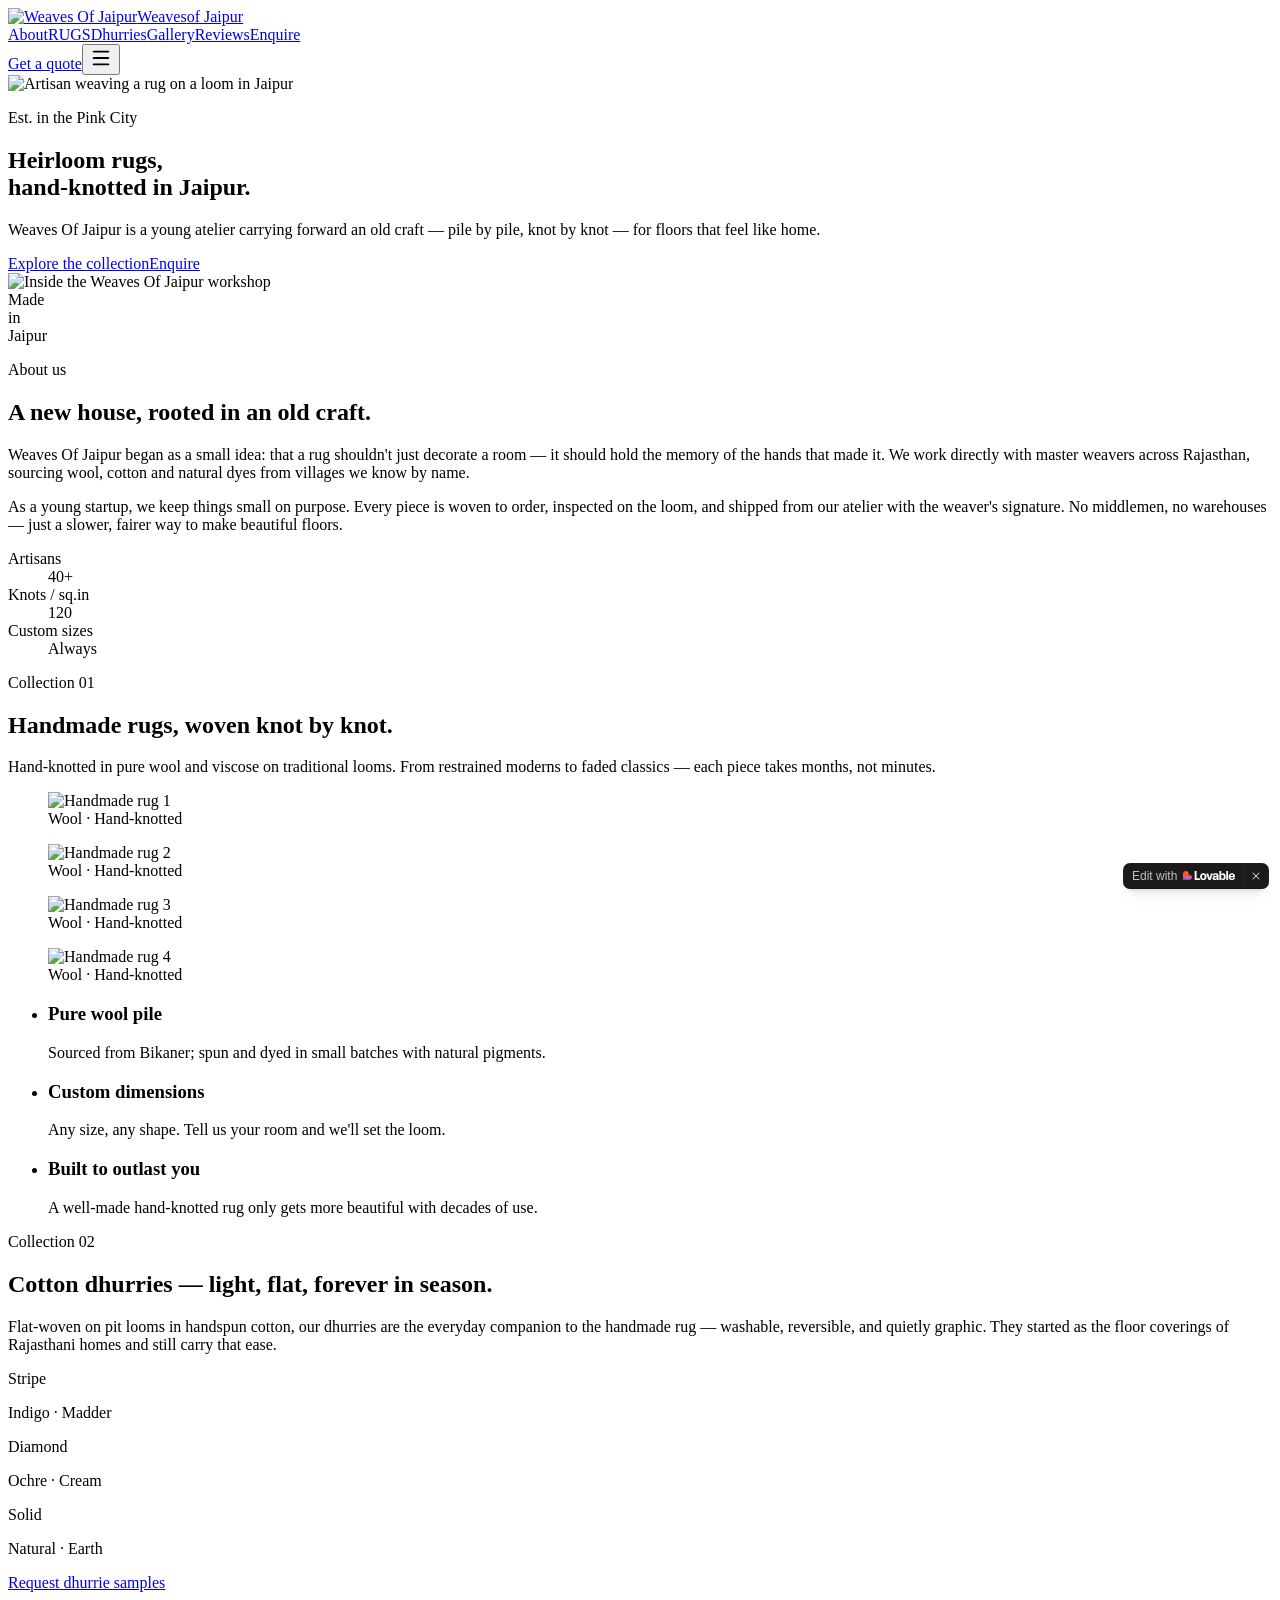
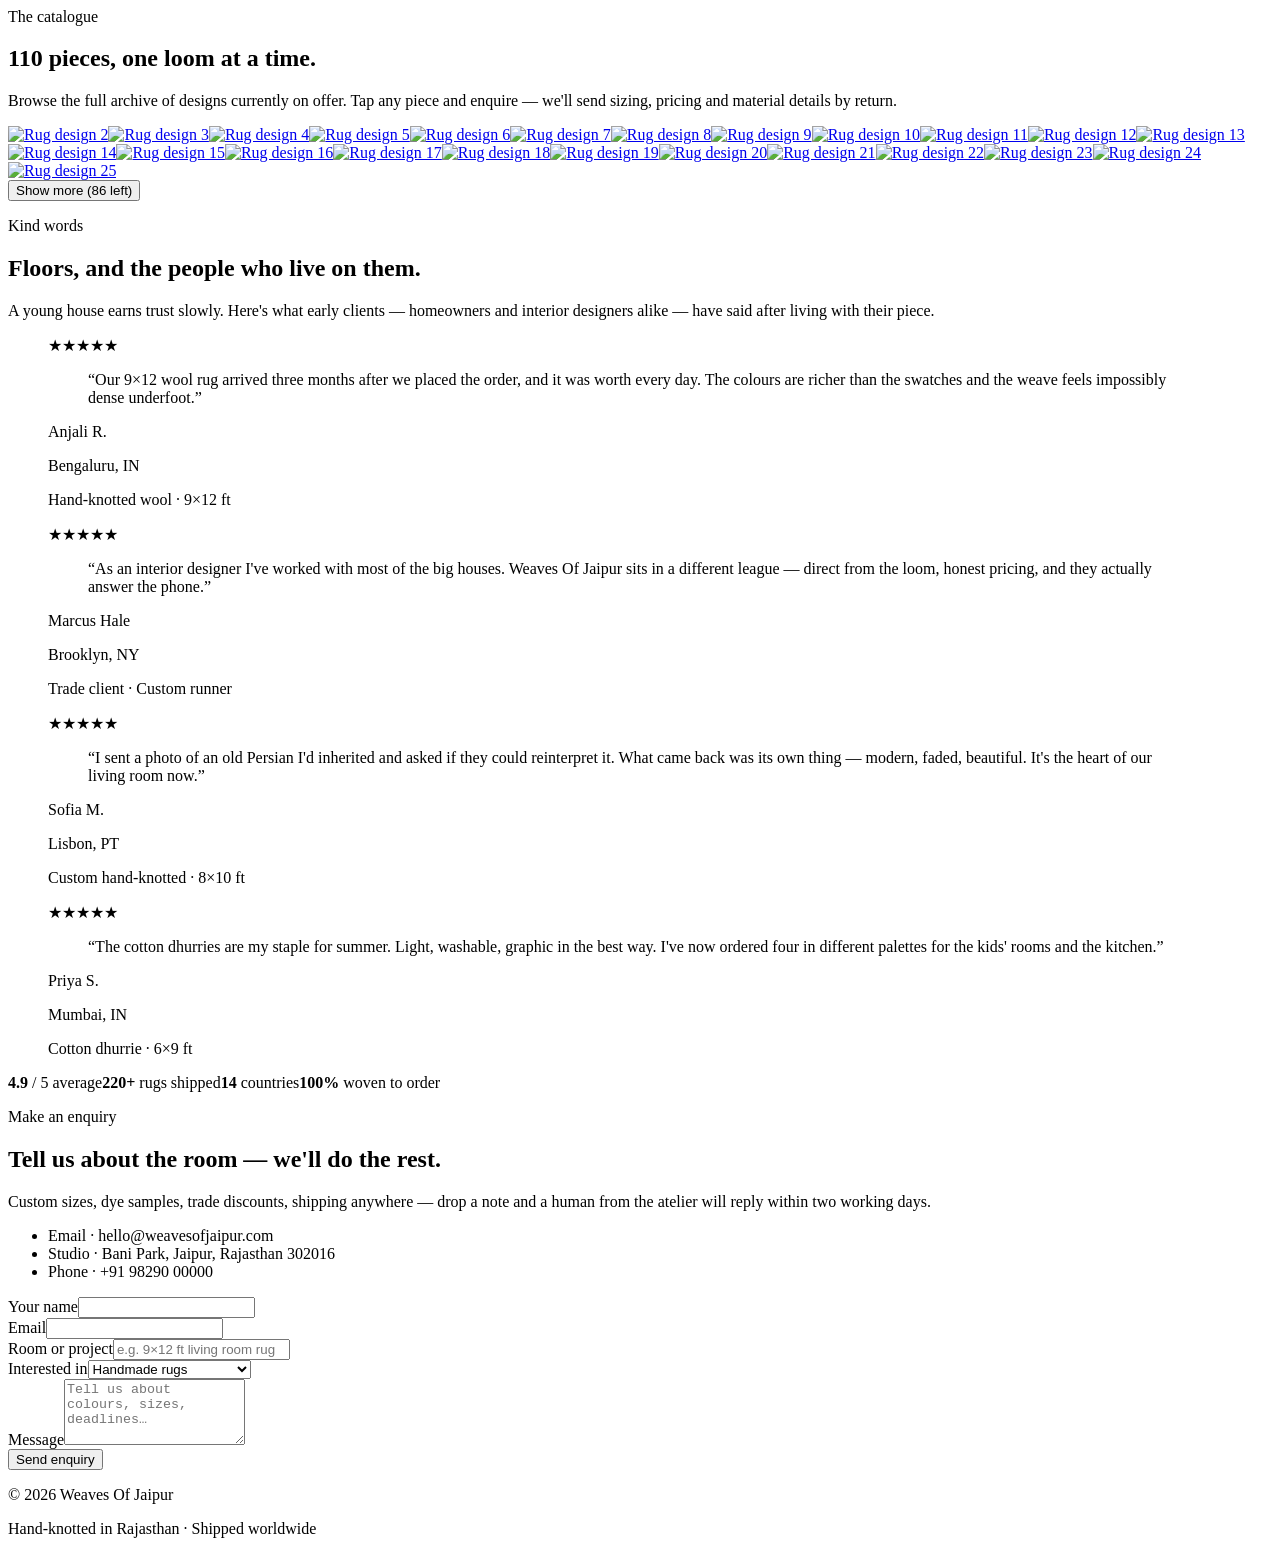
==== index.html @ 4419c6f7 "Rename Weaves Of Jaipur — Handmade Rugs & Cotton Dhurries.html to index.html" ====
<!DOCTYPE html>
<!-- saved from url=(0120)https://preview-%2Dweaves-of-jaipur-showcase.lovable.app/?__lovable_load_id=e17ee496-6cab-4c8e-9522-b3c43bf9ce11#enquiry -->
<html lang="en"><head><meta http-equiv="Content-Type" content="text/html; charset=UTF-8"><meta name="viewport" content="width=device-width, initial-scale=1"><link rel="preload" as="image" href="./Weaves Of Jaipur — Handmade Rugs &amp; Cotton Dhurries_files/weaves-logo.jpg"><link rel="preload" as="image" href="./Weaves Of Jaipur — Handmade Rugs &amp; Cotton Dhurries_files/hero-weaving.jpg"><link rel="stylesheet" href="./Weaves Of Jaipur — Handmade Rugs &amp; Cotton Dhurries_files/styles-txtLxY6M.css" data-precedence="default"><link rel="stylesheet" href="./Weaves Of Jaipur — Handmade Rugs &amp; Cotton Dhurries_files/css2" data-precedence="default"><title>Weaves Of Jaipur — Handmade Rugs &amp; Cotton Dhurries</title><meta name="author" content="Lovable"><meta property="og:type" content="website"><meta name="twitter:card" content="summary"><meta name="twitter:site" content="@Lovable"><meta name="description" content="Heirloom handmade rugs and cotton dhurries woven by master artisans in Jaipur. Earthy, modern, made to last generations."><meta property="og:title" content="Weaves Of Jaipur"><meta property="og:description" content="Heirloom handmade rugs and cotton dhurries from Jaipur&#39;s master artisans."><meta property="og:image" content="/__l5e/assets-v1/353e4f76-46e7-485f-910e-184708f0247a/hero-weaving.jpg"><meta name="twitter:image" content="/__l5e/assets-v1/353e4f76-46e7-485f-910e-184708f0247a/hero-weaving.jpg"><link rel="modulepreload" href="https://preview--weaves-of-jaipur-showcase.lovable.app/assets/index-CKppkThr.js"><link rel="modulepreload" href="https://preview--weaves-of-jaipur-showcase.lovable.app/assets/routes-BkzADsAq.js"><link rel="preconnect" href="https://fonts.googleapis.com/"><link rel="preconnect" href="https://fonts.gstatic.com/" crossorigin="anonymous">
<style>
	@font-face {
		font-family: 'CameraPlainVariable';
		src: url('https://cdn.gpteng.co/mcp-widgets/v1/fonts/CameraPlainVariable.woff2') format('woff2');
		font-weight: 100 900;
		font-style: normal;
		font-display: swap;
	}

	#lovable-badge {
		--badge-bg: #1b1b1b;
		--badge-text: #c5c1b9;
		--badge-text-hover: #dcdad5;
		--badge-radius: 6px;
		--badge-padding: 8px;
		--badge-gap: 6px;
		--badge-shadow: 
			0 0 0 1px rgba(0, 0, 0, 0.88),
			0 1px 0 0 rgba(0, 0, 0, 0.04),
			0 2px 2px -1px rgba(0, 0, 0, 0.08),
			0 4px 4px -2px rgba(0, 0, 0, 0.08),
			0 8px 8px -4px rgba(0, 0, 0, 0.08),
			0 16px 16px -8px rgba(0, 0, 0, 0.08);
		--badge-transition-duration: 0.2s;
		--badge-transition-easing: cubic-bezier(0.16, 1, 0.32, 1);
		--focus-color: #575ECF;
		--focus-offset: 2px;
		--focus-width: 2px;
		
		position: fixed;
		bottom: 12px;
		right: 12px;
		height: 24px;
		display: flex;
		align-items: center;
		z-index: 1000000;
		background-color: var(--badge-bg) !important;
		color: var(--badge-text) !important;
		border-radius: var(--badge-radius);
		box-shadow: var(--badge-shadow) !important;
		font-size: 12px;
		font-family: CameraPlainVariable, "CameraPlainVariable Fallback", -apple-system, BlinkMacSystemFont, 'Segoe UI', Roboto, sans-serif;
		font-weight: 400 !important;
		text-transform: none !important;
		font-feature-settings: normal !important;
		transform: translateZ(0);
		will-change: transform, opacity;
	}

	#lovable-badge-cta {
		display: flex;
		align-items: center;
		gap: var(--badge-gap);
		padding: 0 var(--badge-padding);
		height: 100%;
		color: inherit;
		text-decoration: none;
		white-space: nowrap;
		border-radius: var(--badge-radius) 0 0 var(--badge-radius);
		transition: 
			background-color var(--badge-transition-duration) ease,
			color var(--badge-transition-duration) ease,
			transform 0.1s ease;
	}

	#lovable-badge-cta:hover {
		background: rgba(255, 255, 255, 0.04);
		color: var(--badge-text-hover);
	}

	#lovable-badge-cta:active {
		transform: scale(0.98);
	}

	#lovable-badge-cta:focus {
		outline: none;
	}

	#lovable-badge-cta:focus-visible {
		outline: var(--focus-width) solid var(--focus-color);
		outline-offset: var(--focus-offset);
		z-index: 1;
	}

	#lovable-badge-text {
		line-height: 1;
	}

	#lovable-badge-divider {
		width: 1px;
		height: 24px;
		background-color: rgba(255, 255, 255, 0.04);
		flex-shrink: 0;
	}

	#lovable-badge-close {
		width: 24px;
		height: 24px;
		min-width: 24px;
		min-height: 24px;
		cursor: pointer;
		background: none;
		border: none;
		padding: 0;
		display: flex;
		align-items: center;
		justify-content: center;
		border-radius: 0 var(--badge-radius) var(--badge-radius) 0;
		flex-shrink: 0;
		transition: 
			background-color var(--badge-transition-duration) ease,
			transform 0.1s ease;
	}

	#lovable-badge-close:hover {
		background: rgba(255, 255, 255, 0.04);
	}

	#lovable-badge-close:active {
		transform: scale(0.92);
	}

	#lovable-badge-close:focus {
		outline: none;
	}

	#lovable-badge-close:focus-visible {
		outline: var(--focus-width) solid var(--focus-color);
		outline-offset: calc(var(--focus-offset) * -1);
		z-index: 1;
	}

	#lovable-badge-close svg path {
		fill: var(--badge-text);
		transition: fill var(--badge-transition-duration) ease;
	}

	#lovable-badge-close:hover svg path {
		fill: var(--badge-text-hover);
	}

	@media (prefers-reduced-motion: reduce) {
		#lovable-badge-cta,
		#lovable-badge-close,
		#lovable-badge-close svg path {
			transition: none;
		}
		
		#lovable-badge-cta:active,
		#lovable-badge-close:active {
			transform: none;
		}
	}

	@media (prefers-contrast: high) {
		#lovable-badge {
			--badge-bg: #000;
			--badge-text: #fff;
			--badge-text-hover: #fff;
			border: 2px solid currentColor;
		}
		
		#lovable-badge-cta:focus-visible,
		#lovable-badge-close:focus-visible {
			outline-width: 3px;
		}
	}
</style>
<script defer="" src="./Weaves Of Jaipur — Handmade Rugs &amp; Cotton Dhurries_files/events.js.download" data-artifact-kind="static_preview" data-artifact-id="b159377db9f15a51ba95612ba539b4bc0bc40228" data-commit-sha="b159377db9f15a51ba95612ba539b4bc0bc40228" data-context-token="v1.[base64].1CV8kS90Vuf4gtVpNcWTsHgpkO2xsdaZCrYvZtE7yaE" data-track-url="/__l5e/trackevents?__lovable_sha=b159377db9f15a51ba95612ba539b4bc0bc40228" data-replay="rrweb" data-replay-sample-rate="1" data-replay-crash-sample-rate="1" data-replay-url="/__l5e/replay?__lovable_sha=b159377db9f15a51ba95612ba539b4bc0bc40228" data-replay-script-url="/__l5e/rrweb-record.js?__lovable_sha=b159377db9f15a51ba95612ba539b4bc0bc40228&amp;__l5e_v=0.1.2-error-event-hardening"></script><meta name="twitter:title" content="Weaves Of Jaipur"><meta name="twitter:description" content="Heirloom handmade rugs and cotton dhurries from Jaipur&amp;#x27;s master artisans."><script async="" src="./Weaves Of Jaipur — Handmade Rugs &amp; Cotton Dhurries_files/rrweb-record.js.download"></script></head><body><!--$--><div class="min-h-screen bg-background text-foreground"><header class="absolute top-0 left-0 right-0 z-30"><div class="mx-auto flex max-w-7xl items-center justify-between gap-8 px-6 py-6"><a href="https://preview--weaves-of-jaipur-showcase.lovable.app/?__lovable_load_id=e17ee496-6cab-4c8e-9522-b3c43bf9ce11#top" class="flex items-center gap-5 text-cream"><img src="./Weaves Of Jaipur — Handmade Rugs &amp; Cotton Dhurries_files/weaves-logo.jpg" alt="Weaves Of Jaipur" class="h-20 w-20 rounded-full bg-cream object-cover ring-1 ring-cream/40"><span class="font-display text-3xl leading-tight sm:text-4xl">Weaves<span class="block text-[11px] uppercase tracking-[0.35em] opacity-70">of Jaipur</span></span></a><nav class="hidden gap-10 text-sm uppercase tracking-[0.18em] text-cream/85 lg:flex"><a href="https://preview--weaves-of-jaipur-showcase.lovable.app/?__lovable_load_id=e17ee496-6cab-4c8e-9522-b3c43bf9ce11#about" class="hover:text-cream">About</a><a href="https://preview--weaves-of-jaipur-showcase.lovable.app/?__lovable_load_id=e17ee496-6cab-4c8e-9522-b3c43bf9ce11#handmade" class="hover:text-cream">RUGS</a><a href="https://preview--weaves-of-jaipur-showcase.lovable.app/?__lovable_load_id=e17ee496-6cab-4c8e-9522-b3c43bf9ce11#dhurries" class="hover:text-cream">Dhurries</a><a href="https://preview--weaves-of-jaipur-showcase.lovable.app/?__lovable_load_id=e17ee496-6cab-4c8e-9522-b3c43bf9ce11#gallery" class="hover:text-cream">Gallery</a><a href="https://preview--weaves-of-jaipur-showcase.lovable.app/?__lovable_load_id=e17ee496-6cab-4c8e-9522-b3c43bf9ce11#reviews" class="hover:text-cream">Reviews</a><a href="https://preview--weaves-of-jaipur-showcase.lovable.app/?__lovable_load_id=e17ee496-6cab-4c8e-9522-b3c43bf9ce11#enquiry" class="hover:text-cream">Enquire</a></nav><a href="https://preview--weaves-of-jaipur-showcase.lovable.app/?__lovable_load_id=e17ee496-6cab-4c8e-9522-b3c43bf9ce11#enquiry" class="hidden rounded-full bg-ochre px-5 py-2 text-xs uppercase tracking-[0.2em] text-espresso transition hover:bg-cream lg:inline-block">Get a quote</a><button type="button" aria-label="Open menu" aria-expanded="false" class="grid h-12 w-12 place-items-center rounded-full bg-cream/10 text-cream ring-1 ring-cream/30 backdrop-blur transition hover:bg-cream/20 lg:hidden"><svg xmlns="http://www.w3.org/2000/svg" width="22" height="22" viewBox="0 0 24 24" fill="none" stroke="currentColor" stroke-width="2" stroke-linecap="round" stroke-linejoin="round" class="lucide lucide-menu" aria-hidden="true"><path d="M4 5h16"></path><path d="M4 12h16"></path><path d="M4 19h16"></path></svg></button></div></header><section id="top" class="relative isolate min-h-[100svh] overflow-hidden"><img src="./Weaves Of Jaipur — Handmade Rugs &amp; Cotton Dhurries_files/hero-weaving.jpg" alt="Artisan weaving a rug on a loom in Jaipur" width="1920" height="1280" class="absolute inset-0 h-full w-full object-cover"><div class="absolute inset-0 bg-gradient-to-b from-espresso/70 via-espresso/55 to-espresso/85"></div><div class="relative z-10 mx-auto flex min-h-[100svh] max-w-7xl flex-col justify-end px-6 pb-24 pt-40"><p class="mb-6 text-xs uppercase tracking-[0.4em] text-ochre">Est. in the Pink City</p><h1 class="max-w-4xl font-display text-5xl font-light leading-[1.02] text-cream sm:text-7xl md:text-8xl">Heirloom rugs,<br><span class="italic text-ochre">hand-knotted</span> in Jaipur.</h1><p class="mt-8 max-w-xl text-lg leading-relaxed text-cream/80">Weaves Of Jaipur is a young atelier carrying forward an old craft — pile by pile, knot by knot — for floors that feel like home.</p><div class="mt-10 flex flex-wrap gap-4"><a href="https://preview--weaves-of-jaipur-showcase.lovable.app/?__lovable_load_id=e17ee496-6cab-4c8e-9522-b3c43bf9ce11#gallery" class="rounded-full bg-cream px-7 py-3.5 text-sm uppercase tracking-[0.2em] text-espresso transition hover:bg-ochre">Explore the collection</a><a href="https://preview--weaves-of-jaipur-showcase.lovable.app/?__lovable_load_id=e17ee496-6cab-4c8e-9522-b3c43bf9ce11#enquiry" class="rounded-full border border-cream/40 px-7 py-3.5 text-sm uppercase tracking-[0.2em] text-cream transition hover:border-cream">Enquire</a></div></div></section><section id="about" class="bg-weave py-28"><div class="mx-auto grid max-w-7xl gap-16 px-6 md:grid-cols-2 md:items-center"><div class="relative"><img src="./Weaves Of Jaipur — Handmade Rugs &amp; Cotton Dhurries_files/about-workshop.jpg" alt="Inside the Weaves Of Jaipur workshop" width="1600" height="1200" loading="lazy" class="aspect-[4/5] w-full rounded-sm object-cover shadow-[var(--shadow-soft)]"><div class="absolute -bottom-6 -right-6 hidden h-32 w-32 rounded-full bg-ochre/90 md:grid md:place-items-center"><span class="text-center font-display text-xs uppercase leading-tight tracking-[0.2em] text-espresso">Made<br>in<br>Jaipur</span></div></div><div><p class="text-xs uppercase tracking-[0.4em] text-clay">About us</p><h2 class="mt-4 font-display text-4xl leading-tight text-espresso sm:text-5xl">A new house, rooted in an old craft.</h2><div class="mt-6 space-y-5 text-base leading-relaxed text-muted-foreground"><p>Weaves Of Jaipur began as a small idea: that a rug shouldn't just decorate a room — it should hold the memory of the hands that made it. We work directly with master weavers across Rajasthan, sourcing wool, cotton and natural dyes from villages we know by name.</p><p>As a young startup, we keep things small on purpose. Every piece is woven to order, inspected on the loom, and shipped from our atelier with the weaver's signature. No middlemen, no warehouses — just a slower, fairer way to make beautiful floors.</p></div><dl class="mt-10 grid grid-cols-3 gap-6 border-t border-border pt-8"><div><dt class="text-[11px] uppercase tracking-[0.2em] text-muted-foreground">Artisans</dt><dd class="mt-1 font-display text-3xl text-espresso">40+</dd></div><div><dt class="text-[11px] uppercase tracking-[0.2em] text-muted-foreground">Knots / sq.in</dt><dd class="mt-1 font-display text-3xl text-espresso">120</dd></div><div><dt class="text-[11px] uppercase tracking-[0.2em] text-muted-foreground">Custom sizes</dt><dd class="mt-1 font-display text-3xl text-espresso">Always</dd></div></dl></div></div></section><section id="handmade" class="bg-espresso py-28 text-cream bg-weave-dark"><div class="mx-auto max-w-7xl px-6"><div class="flex flex-col gap-6 md:flex-row md:items-end md:justify-between"><div class="max-w-xl"><p class="text-xs uppercase tracking-[0.4em] text-ochre">Collection 01</p><h2 class="mt-4 font-display text-4xl leading-tight sm:text-5xl">Handmade rugs, woven knot by knot.</h2></div><p class="max-w-md text-cream/75">Hand-knotted in pure wool and viscose on traditional looms. From restrained moderns to faded classics — each piece takes months, not minutes.</p></div><div class="mt-14 grid gap-5 sm:grid-cols-2 lg:grid-cols-4"><figure class="group relative overflow-hidden rounded-sm bg-cream/5"><img src="./Weaves Of Jaipur — Handmade Rugs &amp; Cotton Dhurries_files/rug-12.jpg" alt="Handmade rug 1" loading="lazy" class="aspect-[3/4] w-full object-cover transition duration-700 group-hover:scale-105"><figcaption class="absolute inset-x-0 bottom-0 bg-gradient-to-t from-espresso/90 to-transparent p-4 text-[11px] uppercase tracking-[0.2em] text-cream/85">Wool · Hand-knotted</figcaption></figure><figure class="group relative overflow-hidden rounded-sm bg-cream/5"><img src="./Weaves Of Jaipur — Handmade Rugs &amp; Cotton Dhurries_files/rug-26.jpg" alt="Handmade rug 2" loading="lazy" class="aspect-[3/4] w-full object-cover transition duration-700 group-hover:scale-105"><figcaption class="absolute inset-x-0 bottom-0 bg-gradient-to-t from-espresso/90 to-transparent p-4 text-[11px] uppercase tracking-[0.2em] text-cream/85">Wool · Hand-knotted</figcaption></figure><figure class="group relative overflow-hidden rounded-sm bg-cream/5"><img src="./Weaves Of Jaipur — Handmade Rugs &amp; Cotton Dhurries_files/rug-57.jpg" alt="Handmade rug 3" loading="lazy" class="aspect-[3/4] w-full object-cover transition duration-700 group-hover:scale-105"><figcaption class="absolute inset-x-0 bottom-0 bg-gradient-to-t from-espresso/90 to-transparent p-4 text-[11px] uppercase tracking-[0.2em] text-cream/85">Wool · Hand-knotted</figcaption></figure><figure class="group relative overflow-hidden rounded-sm bg-cream/5"><img src="./Weaves Of Jaipur — Handmade Rugs &amp; Cotton Dhurries_files/rug-80.jpg" alt="Handmade rug 4" loading="lazy" class="aspect-[3/4] w-full object-cover transition duration-700 group-hover:scale-105"><figcaption class="absolute inset-x-0 bottom-0 bg-gradient-to-t from-espresso/90 to-transparent p-4 text-[11px] uppercase tracking-[0.2em] text-cream/85">Wool · Hand-knotted</figcaption></figure></div><ul class="mt-14 grid gap-8 border-t border-cream/15 pt-10 md:grid-cols-3"><li><h3 class="font-display text-xl text-ochre">Pure wool pile</h3><p class="mt-2 text-sm leading-relaxed text-cream/75">Sourced from Bikaner; spun and dyed in small batches with natural pigments.</p></li><li><h3 class="font-display text-xl text-ochre">Custom dimensions</h3><p class="mt-2 text-sm leading-relaxed text-cream/75">Any size, any shape. Tell us your room and we'll set the loom.</p></li><li><h3 class="font-display text-xl text-ochre">Built to outlast you</h3><p class="mt-2 text-sm leading-relaxed text-cream/75">A well-made hand-knotted rug only gets more beautiful with decades of use.</p></li></ul></div></section><section id="dhurries" class="bg-sand py-28"><div class="mx-auto grid max-w-7xl gap-16 px-6 md:grid-cols-12 md:items-center"><div class="md:col-span-5"><p class="text-xs uppercase tracking-[0.4em] text-clay">Collection 02</p><h2 class="mt-4 font-display text-4xl leading-tight text-espresso sm:text-5xl">Cotton dhurries — light, flat, forever in season.</h2></div><div class="md:col-span-7"><p class="text-base leading-relaxed text-espresso/80">Flat-woven on pit looms in handspun cotton, our dhurries are the everyday companion to the handmade rug — washable, reversible, and quietly graphic. They started as the floor coverings of Rajasthani homes and still carry that ease.</p><div class="mt-10 grid gap-4 sm:grid-cols-3"><div class="rounded-sm bg-cream p-5 shadow-[var(--shadow-card)]"><div class="flex h-24 overflow-hidden rounded-sm"><div class="flex-1" style="background-color:#3a4d6b"></div><div class="flex-1" style="background-color:#a23a2a"></div><div class="flex-1" style="background-color:#e9ddc5"></div></div><p class="mt-4 font-display text-xl text-espresso">Stripe</p><p class="text-[11px] uppercase tracking-[0.2em] text-muted-foreground">Indigo · Madder</p></div><div class="rounded-sm bg-cream p-5 shadow-[var(--shadow-card)]"><div class="flex h-24 overflow-hidden rounded-sm"><div class="flex-1" style="background-color:#c98a2a"></div><div class="flex-1" style="background-color:#6b4a25"></div><div class="flex-1" style="background-color:#efe3cb"></div></div><p class="mt-4 font-display text-xl text-espresso">Diamond</p><p class="text-[11px] uppercase tracking-[0.2em] text-muted-foreground">Ochre · Cream</p></div><div class="rounded-sm bg-cream p-5 shadow-[var(--shadow-card)]"><div class="flex h-24 overflow-hidden rounded-sm"><div class="flex-1" style="background-color:#8a6a45"></div><div class="flex-1" style="background-color:#d3bf99"></div><div class="flex-1" style="background-color:#5a3a25"></div></div><p class="mt-4 font-display text-xl text-espresso">Solid</p><p class="text-[11px] uppercase tracking-[0.2em] text-muted-foreground">Natural · Earth</p></div></div><a href="https://preview--weaves-of-jaipur-showcase.lovable.app/?__lovable_load_id=e17ee496-6cab-4c8e-9522-b3c43bf9ce11#enquiry" class="mt-10 inline-block rounded-full bg-clay px-7 py-3.5 text-sm uppercase tracking-[0.2em] text-cream transition hover:bg-espresso">Request dhurrie samples</a></div></div></section><section id="gallery" class="bg-background py-28"><div class="mx-auto max-w-7xl px-6"><div class="flex flex-col gap-6 md:flex-row md:items-end md:justify-between"><div><p class="text-xs uppercase tracking-[0.4em] text-clay">The catalogue</p><h2 class="mt-4 font-display text-4xl leading-tight text-espresso sm:text-5xl">110<!-- --> pieces, one loom at a time.</h2></div><p class="max-w-md text-muted-foreground">Browse the full archive of designs currently on offer. Tap any piece and enquire — we'll send sizing, pricing and material details by return.</p></div><div class="mt-14 columns-2 gap-4 sm:columns-3 lg:columns-4 xl:columns-5 [&amp;&gt;*]:mb-4 [&amp;&gt;*]:break-inside-avoid"><a href="https://preview--weaves-of-jaipur-showcase.lovable.app/?__lovable_load_id=e17ee496-6cab-4c8e-9522-b3c43bf9ce11#enquiry" class="group block overflow-hidden rounded-sm bg-muted shadow-[var(--shadow-card)]"><img src="./Weaves Of Jaipur — Handmade Rugs &amp; Cotton Dhurries_files/rug-2.jpg" alt="Rug design 2" loading="lazy" class="w-full transition duration-700 group-hover:scale-[1.04]"></a><a href="https://preview--weaves-of-jaipur-showcase.lovable.app/?__lovable_load_id=e17ee496-6cab-4c8e-9522-b3c43bf9ce11#enquiry" class="group block overflow-hidden rounded-sm bg-muted shadow-[var(--shadow-card)]"><img src="./Weaves Of Jaipur — Handmade Rugs &amp; Cotton Dhurries_files/rug-3.jpg" alt="Rug design 3" loading="lazy" class="w-full transition duration-700 group-hover:scale-[1.04]"></a><a href="https://preview--weaves-of-jaipur-showcase.lovable.app/?__lovable_load_id=e17ee496-6cab-4c8e-9522-b3c43bf9ce11#enquiry" class="group block overflow-hidden rounded-sm bg-muted shadow-[var(--shadow-card)]"><img src="./Weaves Of Jaipur — Handmade Rugs &amp; Cotton Dhurries_files/rug-4.jpg" alt="Rug design 4" loading="lazy" class="w-full transition duration-700 group-hover:scale-[1.04]"></a><a href="https://preview--weaves-of-jaipur-showcase.lovable.app/?__lovable_load_id=e17ee496-6cab-4c8e-9522-b3c43bf9ce11#enquiry" class="group block overflow-hidden rounded-sm bg-muted shadow-[var(--shadow-card)]"><img src="./Weaves Of Jaipur — Handmade Rugs &amp; Cotton Dhurries_files/rug-5.jpg" alt="Rug design 5" loading="lazy" class="w-full transition duration-700 group-hover:scale-[1.04]"></a><a href="https://preview--weaves-of-jaipur-showcase.lovable.app/?__lovable_load_id=e17ee496-6cab-4c8e-9522-b3c43bf9ce11#enquiry" class="group block overflow-hidden rounded-sm bg-muted shadow-[var(--shadow-card)]"><img src="./Weaves Of Jaipur — Handmade Rugs &amp; Cotton Dhurries_files/rug-6.jpg" alt="Rug design 6" loading="lazy" class="w-full transition duration-700 group-hover:scale-[1.04]"></a><a href="https://preview--weaves-of-jaipur-showcase.lovable.app/?__lovable_load_id=e17ee496-6cab-4c8e-9522-b3c43bf9ce11#enquiry" class="group block overflow-hidden rounded-sm bg-muted shadow-[var(--shadow-card)]"><img src="./Weaves Of Jaipur — Handmade Rugs &amp; Cotton Dhurries_files/rug-7.jpg" alt="Rug design 7" loading="lazy" class="w-full transition duration-700 group-hover:scale-[1.04]"></a><a href="https://preview--weaves-of-jaipur-showcase.lovable.app/?__lovable_load_id=e17ee496-6cab-4c8e-9522-b3c43bf9ce11#enquiry" class="group block overflow-hidden rounded-sm bg-muted shadow-[var(--shadow-card)]"><img src="./Weaves Of Jaipur — Handmade Rugs &amp; Cotton Dhurries_files/rug-8.jpg" alt="Rug design 8" loading="lazy" class="w-full transition duration-700 group-hover:scale-[1.04]"></a><a href="https://preview--weaves-of-jaipur-showcase.lovable.app/?__lovable_load_id=e17ee496-6cab-4c8e-9522-b3c43bf9ce11#enquiry" class="group block overflow-hidden rounded-sm bg-muted shadow-[var(--shadow-card)]"><img src="./Weaves Of Jaipur — Handmade Rugs &amp; Cotton Dhurries_files/rug-9.jpg" alt="Rug design 9" loading="lazy" class="w-full transition duration-700 group-hover:scale-[1.04]"></a><a href="https://preview--weaves-of-jaipur-showcase.lovable.app/?__lovable_load_id=e17ee496-6cab-4c8e-9522-b3c43bf9ce11#enquiry" class="group block overflow-hidden rounded-sm bg-muted shadow-[var(--shadow-card)]"><img src="./Weaves Of Jaipur — Handmade Rugs &amp; Cotton Dhurries_files/rug-10.jpg" alt="Rug design 10" loading="lazy" class="w-full transition duration-700 group-hover:scale-[1.04]"></a><a href="https://preview--weaves-of-jaipur-showcase.lovable.app/?__lovable_load_id=e17ee496-6cab-4c8e-9522-b3c43bf9ce11#enquiry" class="group block overflow-hidden rounded-sm bg-muted shadow-[var(--shadow-card)]"><img src="./Weaves Of Jaipur — Handmade Rugs &amp; Cotton Dhurries_files/rug-11.jpg" alt="Rug design 11" loading="lazy" class="w-full transition duration-700 group-hover:scale-[1.04]"></a><a href="https://preview--weaves-of-jaipur-showcase.lovable.app/?__lovable_load_id=e17ee496-6cab-4c8e-9522-b3c43bf9ce11#enquiry" class="group block overflow-hidden rounded-sm bg-muted shadow-[var(--shadow-card)]"><img src="./Weaves Of Jaipur — Handmade Rugs &amp; Cotton Dhurries_files/rug-12.jpg" alt="Rug design 12" loading="lazy" class="w-full transition duration-700 group-hover:scale-[1.04]"></a><a href="https://preview--weaves-of-jaipur-showcase.lovable.app/?__lovable_load_id=e17ee496-6cab-4c8e-9522-b3c43bf9ce11#enquiry" class="group block overflow-hidden rounded-sm bg-muted shadow-[var(--shadow-card)]"><img src="./Weaves Of Jaipur — Handmade Rugs &amp; Cotton Dhurries_files/rug-13.jpg" alt="Rug design 13" loading="lazy" class="w-full transition duration-700 group-hover:scale-[1.04]"></a><a href="https://preview--weaves-of-jaipur-showcase.lovable.app/?__lovable_load_id=e17ee496-6cab-4c8e-9522-b3c43bf9ce11#enquiry" class="group block overflow-hidden rounded-sm bg-muted shadow-[var(--shadow-card)]"><img src="./Weaves Of Jaipur — Handmade Rugs &amp; Cotton Dhurries_files/rug-14.jpg" alt="Rug design 14" loading="lazy" class="w-full transition duration-700 group-hover:scale-[1.04]"></a><a href="https://preview--weaves-of-jaipur-showcase.lovable.app/?__lovable_load_id=e17ee496-6cab-4c8e-9522-b3c43bf9ce11#enquiry" class="group block overflow-hidden rounded-sm bg-muted shadow-[var(--shadow-card)]"><img src="./Weaves Of Jaipur — Handmade Rugs &amp; Cotton Dhurries_files/rug-15.jpg" alt="Rug design 15" loading="lazy" class="w-full transition duration-700 group-hover:scale-[1.04]"></a><a href="https://preview--weaves-of-jaipur-showcase.lovable.app/?__lovable_load_id=e17ee496-6cab-4c8e-9522-b3c43bf9ce11#enquiry" class="group block overflow-hidden rounded-sm bg-muted shadow-[var(--shadow-card)]"><img src="./Weaves Of Jaipur — Handmade Rugs &amp; Cotton Dhurries_files/rug-16.jpg" alt="Rug design 16" loading="lazy" class="w-full transition duration-700 group-hover:scale-[1.04]"></a><a href="https://preview--weaves-of-jaipur-showcase.lovable.app/?__lovable_load_id=e17ee496-6cab-4c8e-9522-b3c43bf9ce11#enquiry" class="group block overflow-hidden rounded-sm bg-muted shadow-[var(--shadow-card)]"><img src="./Weaves Of Jaipur — Handmade Rugs &amp; Cotton Dhurries_files/rug-17.jpg" alt="Rug design 17" loading="lazy" class="w-full transition duration-700 group-hover:scale-[1.04]"></a><a href="https://preview--weaves-of-jaipur-showcase.lovable.app/?__lovable_load_id=e17ee496-6cab-4c8e-9522-b3c43bf9ce11#enquiry" class="group block overflow-hidden rounded-sm bg-muted shadow-[var(--shadow-card)]"><img src="./Weaves Of Jaipur — Handmade Rugs &amp; Cotton Dhurries_files/rug-18.jpg" alt="Rug design 18" loading="lazy" class="w-full transition duration-700 group-hover:scale-[1.04]"></a><a href="https://preview--weaves-of-jaipur-showcase.lovable.app/?__lovable_load_id=e17ee496-6cab-4c8e-9522-b3c43bf9ce11#enquiry" class="group block overflow-hidden rounded-sm bg-muted shadow-[var(--shadow-card)]"><img src="./Weaves Of Jaipur — Handmade Rugs &amp; Cotton Dhurries_files/rug-19.jpg" alt="Rug design 19" loading="lazy" class="w-full transition duration-700 group-hover:scale-[1.04]"></a><a href="https://preview--weaves-of-jaipur-showcase.lovable.app/?__lovable_load_id=e17ee496-6cab-4c8e-9522-b3c43bf9ce11#enquiry" class="group block overflow-hidden rounded-sm bg-muted shadow-[var(--shadow-card)]"><img src="./Weaves Of Jaipur — Handmade Rugs &amp; Cotton Dhurries_files/rug-20.jpg" alt="Rug design 20" loading="lazy" class="w-full transition duration-700 group-hover:scale-[1.04]"></a><a href="https://preview--weaves-of-jaipur-showcase.lovable.app/?__lovable_load_id=e17ee496-6cab-4c8e-9522-b3c43bf9ce11#enquiry" class="group block overflow-hidden rounded-sm bg-muted shadow-[var(--shadow-card)]"><img src="./Weaves Of Jaipur — Handmade Rugs &amp; Cotton Dhurries_files/rug-21.jpg" alt="Rug design 21" loading="lazy" class="w-full transition duration-700 group-hover:scale-[1.04]"></a><a href="https://preview--weaves-of-jaipur-showcase.lovable.app/?__lovable_load_id=e17ee496-6cab-4c8e-9522-b3c43bf9ce11#enquiry" class="group block overflow-hidden rounded-sm bg-muted shadow-[var(--shadow-card)]"><img src="./Weaves Of Jaipur — Handmade Rugs &amp; Cotton Dhurries_files/rug-22.jpg" alt="Rug design 22" loading="lazy" class="w-full transition duration-700 group-hover:scale-[1.04]"></a><a href="https://preview--weaves-of-jaipur-showcase.lovable.app/?__lovable_load_id=e17ee496-6cab-4c8e-9522-b3c43bf9ce11#enquiry" class="group block overflow-hidden rounded-sm bg-muted shadow-[var(--shadow-card)]"><img src="./Weaves Of Jaipur — Handmade Rugs &amp; Cotton Dhurries_files/rug-23.jpg" alt="Rug design 23" loading="lazy" class="w-full transition duration-700 group-hover:scale-[1.04]"></a><a href="https://preview--weaves-of-jaipur-showcase.lovable.app/?__lovable_load_id=e17ee496-6cab-4c8e-9522-b3c43bf9ce11#enquiry" class="group block overflow-hidden rounded-sm bg-muted shadow-[var(--shadow-card)]"><img src="./Weaves Of Jaipur — Handmade Rugs &amp; Cotton Dhurries_files/rug-24.jpg" alt="Rug design 24" loading="lazy" class="w-full transition duration-700 group-hover:scale-[1.04]"></a><a href="https://preview--weaves-of-jaipur-showcase.lovable.app/?__lovable_load_id=e17ee496-6cab-4c8e-9522-b3c43bf9ce11#enquiry" class="group block overflow-hidden rounded-sm bg-muted shadow-[var(--shadow-card)]"><img src="./Weaves Of Jaipur — Handmade Rugs &amp; Cotton Dhurries_files/rug-25.jpg" alt="Rug design 25" loading="lazy" class="w-full transition duration-700 group-hover:scale-[1.04]"></a></div><div class="mt-12 text-center"><button class="rounded-full border border-clay px-7 py-3.5 text-sm uppercase tracking-[0.2em] text-clay transition hover:bg-clay hover:text-cream">Show more (<!-- -->86<!-- --> left)</button></div></div></section><section id="reviews" class="bg-sand py-28"><div class="mx-auto max-w-7xl px-6"><div class="flex flex-col gap-6 md:flex-row md:items-end md:justify-between"><div class="max-w-xl"><p class="text-xs uppercase tracking-[0.4em] text-clay">Kind words</p><h2 class="mt-4 font-display text-4xl leading-tight text-espresso sm:text-5xl">Floors, and the people who live on them.</h2></div><p class="max-w-md text-espresso/75">A young house earns trust slowly. Here's what early clients — homeowners and interior designers alike — have said after living with their piece.</p></div><div class="mt-14 grid gap-6 md:grid-cols-2"><figure class="flex h-full flex-col justify-between rounded-sm bg-cream p-8 shadow-[var(--shadow-card)] ring-1 ring-espresso/5"><div><div class="flex gap-1 text-ochre" aria-label="5 out of 5 stars"><span aria-hidden="true">★</span><span aria-hidden="true">★</span><span aria-hidden="true">★</span><span aria-hidden="true">★</span><span aria-hidden="true">★</span></div><blockquote class="mt-5 font-display text-xl leading-relaxed text-espresso">“<!-- -->Our 9×12 wool rug arrived three months after we placed the order, and it was worth every day. The colours are richer than the swatches and the weave feels impossibly dense underfoot.<!-- -->”</blockquote></div><figcaption class="mt-8 flex items-center justify-between border-t border-espresso/10 pt-5 text-sm"><div><p class="font-display text-base text-espresso">Anjali R.</p><p class="text-[11px] uppercase tracking-[0.2em] text-muted-foreground">Bengaluru, IN</p></div><p class="max-w-[55%] text-right text-[11px] uppercase tracking-[0.2em] text-clay">Hand-knotted wool · 9×12 ft</p></figcaption></figure><figure class="flex h-full flex-col justify-between rounded-sm bg-cream p-8 shadow-[var(--shadow-card)] ring-1 ring-espresso/5"><div><div class="flex gap-1 text-ochre" aria-label="5 out of 5 stars"><span aria-hidden="true">★</span><span aria-hidden="true">★</span><span aria-hidden="true">★</span><span aria-hidden="true">★</span><span aria-hidden="true">★</span></div><blockquote class="mt-5 font-display text-xl leading-relaxed text-espresso">“<!-- -->As an interior designer I've worked with most of the big houses. Weaves Of Jaipur sits in a different league — direct from the loom, honest pricing, and they actually answer the phone.<!-- -->”</blockquote></div><figcaption class="mt-8 flex items-center justify-between border-t border-espresso/10 pt-5 text-sm"><div><p class="font-display text-base text-espresso">Marcus Hale</p><p class="text-[11px] uppercase tracking-[0.2em] text-muted-foreground">Brooklyn, NY</p></div><p class="max-w-[55%] text-right text-[11px] uppercase tracking-[0.2em] text-clay">Trade client · Custom runner</p></figcaption></figure><figure class="flex h-full flex-col justify-between rounded-sm bg-cream p-8 shadow-[var(--shadow-card)] ring-1 ring-espresso/5"><div><div class="flex gap-1 text-ochre" aria-label="5 out of 5 stars"><span aria-hidden="true">★</span><span aria-hidden="true">★</span><span aria-hidden="true">★</span><span aria-hidden="true">★</span><span aria-hidden="true">★</span></div><blockquote class="mt-5 font-display text-xl leading-relaxed text-espresso">“<!-- -->I sent a photo of an old Persian I'd inherited and asked if they could reinterpret it. What came back was its own thing — modern, faded, beautiful. It's the heart of our living room now.<!-- -->”</blockquote></div><figcaption class="mt-8 flex items-center justify-between border-t border-espresso/10 pt-5 text-sm"><div><p class="font-display text-base text-espresso">Sofia M.</p><p class="text-[11px] uppercase tracking-[0.2em] text-muted-foreground">Lisbon, PT</p></div><p class="max-w-[55%] text-right text-[11px] uppercase tracking-[0.2em] text-clay">Custom hand-knotted · 8×10 ft</p></figcaption></figure><figure class="flex h-full flex-col justify-between rounded-sm bg-cream p-8 shadow-[var(--shadow-card)] ring-1 ring-espresso/5"><div><div class="flex gap-1 text-ochre" aria-label="5 out of 5 stars"><span aria-hidden="true">★</span><span aria-hidden="true">★</span><span aria-hidden="true">★</span><span aria-hidden="true">★</span><span aria-hidden="true">★</span></div><blockquote class="mt-5 font-display text-xl leading-relaxed text-espresso">“<!-- -->The cotton dhurries are my staple for summer. Light, washable, graphic in the best way. I've now ordered four in different palettes for the kids' rooms and the kitchen.<!-- -->”</blockquote></div><figcaption class="mt-8 flex items-center justify-between border-t border-espresso/10 pt-5 text-sm"><div><p class="font-display text-base text-espresso">Priya S.</p><p class="text-[11px] uppercase tracking-[0.2em] text-muted-foreground">Mumbai, IN</p></div><p class="max-w-[55%] text-right text-[11px] uppercase tracking-[0.2em] text-clay">Cotton dhurrie · 6×9 ft</p></figcaption></figure></div><div class="mt-14 flex flex-wrap items-center justify-center gap-x-10 gap-y-4 border-t border-espresso/10 pt-10 text-center text-[11px] uppercase tracking-[0.3em] text-espresso/70"><span><strong class="font-display text-base text-espresso">4.9</strong> / 5 average</span><span><strong class="font-display text-base text-espresso">220+</strong> rugs shipped</span><span><strong class="font-display text-base text-espresso">14</strong> countries</span><span><strong class="font-display text-base text-espresso">100%</strong> woven to order</span></div></div></section><section id="enquiry" class="relative isolate overflow-hidden bg-espresso py-28 text-cream bg-weave-dark"><div class="mx-auto grid max-w-7xl gap-16 px-6 md:grid-cols-2"><div><p class="text-xs uppercase tracking-[0.4em] text-ochre">Make an enquiry</p><h2 class="mt-4 font-display text-4xl leading-tight sm:text-5xl">Tell us about the room — we'll do the rest.</h2><p class="mt-6 max-w-md text-cream/75">Custom sizes, dye samples, trade discounts, shipping anywhere — drop a note and a human from the atelier will reply within two working days.</p><ul class="mt-10 space-y-3 text-sm text-cream/80"><li><span class="text-ochre">Email · </span>hello@weavesofjaipur.com</li><li><span class="text-ochre">Studio · </span>Bani Park, Jaipur, Rajasthan 302016</li><li><span class="text-ochre">Phone · </span>+91 98290 00000</li></ul></div><form class="rounded-sm bg-cream/[0.04] p-8 ring-1 ring-cream/15 backdrop-blur"><div class="space-y-5"><div><label for="name" class="text-[11px] uppercase tracking-[0.2em] text-cream/70">Your name</label><input id="name" type="text" required="" class="mt-2 w-full rounded-sm border border-cream/20 bg-transparent px-4 py-3 text-cream placeholder:text-cream/40 focus:border-ochre focus:outline-none" name="name"></div><div><label for="email" class="text-[11px] uppercase tracking-[0.2em] text-cream/70">Email</label><input id="email" type="email" required="" class="mt-2 w-full rounded-sm border border-cream/20 bg-transparent px-4 py-3 text-cream placeholder:text-cream/40 focus:border-ochre focus:outline-none" name="email"></div><div><label for="project" class="text-[11px] uppercase tracking-[0.2em] text-cream/70">Room or project</label><input id="project" type="text" placeholder="e.g. 9×12 ft living room rug" class="mt-2 w-full rounded-sm border border-cream/20 bg-transparent px-4 py-3 text-cream placeholder:text-cream/40 focus:border-ochre focus:outline-none" name="project"></div><div><label class="text-[11px] uppercase tracking-[0.2em] text-cream/70">Interested in</label><select class="mt-2 w-full appearance-none rounded-sm border border-cream/20 bg-transparent px-4 py-3 text-cream focus:border-ochre focus:outline-none"><option class="bg-espresso">Handmade rugs</option><option class="bg-espresso">Cotton dhurries</option><option class="bg-espresso">Both</option><option class="bg-espresso">Trade / interior designer</option></select></div><div><label class="text-[11px] uppercase tracking-[0.2em] text-cream/70">Message</label><textarea rows="4" class="mt-2 w-full rounded-sm border border-cream/20 bg-transparent px-4 py-3 text-cream placeholder:text-cream/40 focus:border-ochre focus:outline-none" placeholder="Tell us about colours, sizes, deadlines…"></textarea></div><button class="w-full rounded-full bg-ochre px-7 py-3.5 text-sm uppercase tracking-[0.2em] text-espresso transition hover:bg-cream">Send enquiry</button></div></form></div></section><footer class="bg-espresso py-10 text-cream/70"><div class="mx-auto flex max-w-7xl flex-col items-center justify-between gap-4 px-6 text-xs uppercase tracking-[0.2em] md:flex-row"><p>© <!-- -->2026<!-- --> Weaves Of Jaipur</p><p>Hand-knotted in Rajasthan · Shipped worldwide</p></div></footer></div><!--/$--><script src="./Weaves Of Jaipur — Handmade Rugs &amp; Cotton Dhurries_files/lovable.js.download" type="module"></script>
<aside id="lovable-badge" role="complementary" dir="ltr" lang="en" aria-label="Edit with Lovable">
	<a id="lovable-badge-cta" target="_blank" href="https://lovable.dev/projects/db78cf62-e623-465b-b432-e9b7ce8db971?utm_source=lovable-badge" rel="noopener nofollow" aria-label="Edit with Lovable">
		<span id="lovable-badge-text">Edit with</span>
		<svg xmlns="http://www.w3.org/2000/svg" width="52" height="16" fill="none" viewBox="0 0 52 16">
  <path fill="#FCFBF8" fill-rule="evenodd" d="M20.318 5.25c.643 0 1.206.14 1.69.418a2.81 2.81 0 0 1 1.118 1.191c.266.513.4 1.115.4 1.807s-.134 1.296-.4 1.812a2.81 2.81 0 0 1-1.118 1.193c-.484.278-1.047.418-1.69.418s-1.208-.14-1.695-.418a2.85 2.85 0 0 1-1.125-1.193c-.262-.516-.393-1.12-.393-1.812s.131-1.294.393-1.807a2.848 2.848 0 0 1 1.125-1.191c.487-.279 1.052-.418 1.695-.418Zm0 1.425c-.27 0-.504.076-.7.228-.193.147-.34.37-.443.67-.102.295-.153.66-.153 1.093 0 .435.05.801.153 1.1.102.3.25.524.443.676.196.147.43.22.7.22.27 0 .502-.073.694-.22.193-.152.341-.375.443-.67.103-.299.153-.667.153-1.106 0-.65-.112-1.145-.337-1.481a1.08 1.08 0 0 0-.953-.51ZM32.7 5.25c.61 0 1.127.1 1.549.3.422.197.74.48.953.849.217.368.325.809.325 1.32v2.704c0 .29.02.562.062.812.044.245.108.4.19.466V12h-1.935a5.895 5.895 0 0 1-.105-.684 7.745 7.745 0 0 1-.02-.228 2.293 2.293 0 0 1-.151.203c-.205.242-.47.437-.793.584-.32.143-.685.215-1.094.215-.406 0-.77-.08-1.094-.24a1.845 1.845 0 0 1-.756-.682 1.984 1.984 0 0 1-.27-1.045c0-.606.178-1.069.535-1.388.356-.324.87-.534 1.542-.633l1.125-.16c.225-.032.403-.074.534-.123a.622.622 0 0 0 .288-.196.549.549 0 0 0 .093-.327.65.65 0 0 0-.11-.367.702.702 0 0 0-.32-.27c-.14-.07-.31-.105-.51-.105-.32 0-.576.083-.768.251-.193.164-.298.39-.314.676h-1.923c.016-.434.147-.82.393-1.155.25-.34.596-.604 1.039-.792.442-.189.954-.283 1.535-.283Zm.99 3.498a.98.98 0 0 1-.215.14 2.49 2.49 0 0 1-.584.178l-.473.092c-.315.061-.553.156-.713.283-.155.127-.233.305-.233.534 0 .23.084.412.252.547.168.135.383.203.645.203s.494-.058.694-.173c.201-.118.355-.282.461-.49.11-.21.166-.448.166-.714v-.6Zm4.526-2.375c.065-.125.138-.243.221-.349.197-.25.437-.44.719-.571.282-.135.6-.203.952-.203.528 0 .988.138 1.377.412.389.275.688.67.896 1.186.21.512.314 1.12.314 1.824 0 .7-.107 1.309-.32 1.825-.213.512-.518.906-.915 1.18-.393.275-.854.412-1.383.412-.352 0-.667-.062-.946-.184a1.832 1.832 0 0 1-.7-.554 2.2 2.2 0 0 1-.234-.383V12h-1.843V3h1.862v3.373Zm1.284.296c-.274 0-.51.085-.707.253-.192.163-.338.397-.436.7a3.376 3.376 0 0 0-.148 1.05c0 .406.05.759.148 1.058.098.299.243.53.436.694.197.164.433.246.707.246.279 0 .512-.082.7-.246.193-.164.336-.395.43-.694.099-.3.148-.652.148-1.058 0-.405-.05-.757-.147-1.056-.095-.299-.238-.53-.43-.694a1.015 1.015 0 0 0-.7-.253Zm9.416-1.419c.602 0 1.136.131 1.604.393.466.262.829.643 1.086 1.143.263.5.394 1.097.394 1.794 0 .25-.002.449-.006.596H47.51c.018.288.071.538.164.75a1.3 1.3 0 0 0 .491.596c.214.13.465.196.757.196.319 0 .583-.082.792-.246.209-.167.34-.403.393-.706h1.862a2.48 2.48 0 0 1-.485 1.235 2.54 2.54 0 0 1-1.051.805c-.439.188-.949.283-1.53.283-.655 0-1.225-.125-1.708-.375a2.672 2.672 0 0 1-1.13-1.143c-.267-.508-.4-1.137-.4-1.887 0-.712.14-1.327.418-1.843a2.86 2.86 0 0 1 1.155-1.186c.491-.27 1.051-.405 1.678-.405Zm-.044 1.345c-.274 0-.516.068-.725.203a1.29 1.29 0 0 0-.479.59 2.045 2.045 0 0 0-.132.498h2.562a1.873 1.873 0 0 0-.138-.602 1.061 1.061 0 0 0-.418-.516 1.243 1.243 0 0 0-.67-.173Z" clip-rule="evenodd"></path>
  <path fill="#FCFBF8" d="m26.605 9.995 1.342-4.566h1.924L27.628 12h-2.07l-2.33-6.57h1.98l1.397 4.565Zm-13.013.143h2.256c1.632 0 1.421 1.837 1.418 1.861h-5.603V3h1.93v7.138Zm31.516 1.861h-1.862V3h1.862v8.999Z"></path>
  <path fill="url(#a)" fill-rule="evenodd" d="M2.7 3c1.492 0 2.7 1.192 2.7 2.663v1.012h.9c1.49 0 2.7 1.192 2.7 2.662S7.791 12 6.3 12H0V5.663C0 4.193 1.209 3 2.7 3Z" clip-rule="evenodd"></path>
  <defs>
    <radialgradient id="a" cx="0" cy="0" r="1" gradientTransform="matrix(-1.54236 7.07838 -10.231 -2.15602 4.627 5.022)" gradientUnits="userSpaceOnUse">
      <stop offset=".106" stop-color="#FE7B02"></stop>
      <stop offset=".394" stop-color="#FE3F21"></stop>
      <stop offset=".608" stop-color="#F858BC"></stop>
      <stop offset=".929" stop-color="#575ECF"></stop>
    </radialgradient>
  </defs>
</svg>


	</a>
	
	<span id="lovable-badge-divider" aria-hidden="true"></span>
	
	<button id="lovable-badge-close" aria-label="Dismiss" title="Dismiss" type="button">
		<svg xmlns="http://www.w3.org/2000/svg" width="16" height="16" fill="none" viewBox="0 0 16 16" aria-hidden="true">
			<path d="M10.646 4.646a.5.5 0 1 1 .707.708L8.707 8l2.646 2.646a.5.5 0 1 1-.707.707L8 8.707l-2.646 2.646a.5.5 0 1 1-.708-.707L7.293 8 4.646 5.354a.5.5 0 1 1 .708-.708L8 7.293l2.646-2.647Z"></path>
		</svg>
	</button>
</aside>
<script>
	// Don't show the lovable-badge if the page is in an iframe or if it's being rendered by puppeteer (screenshot service)
	if (window.self !== window.top || navigator.userAgent.includes('puppeteer')) {
		var badge = document.getElementById('lovable-badge');
		if (badge) {
			badge.style.display = 'none';
		}
	}

	// Add click event listener to close button with animation
	var closeButton = document.getElementById('lovable-badge-close');
	if (closeButton) {
		closeButton.addEventListener('click', function(event) {
			event.preventDefault();
			event.stopPropagation();
			var badge = document.getElementById('lovable-badge');
			if (badge) {
				badge.classList.add('closing');
				setTimeout(function() {
					if (badge) {
						badge.style.display = 'none';
					}
				}, 240);
			}
		});
	}
</script>
</body></html>
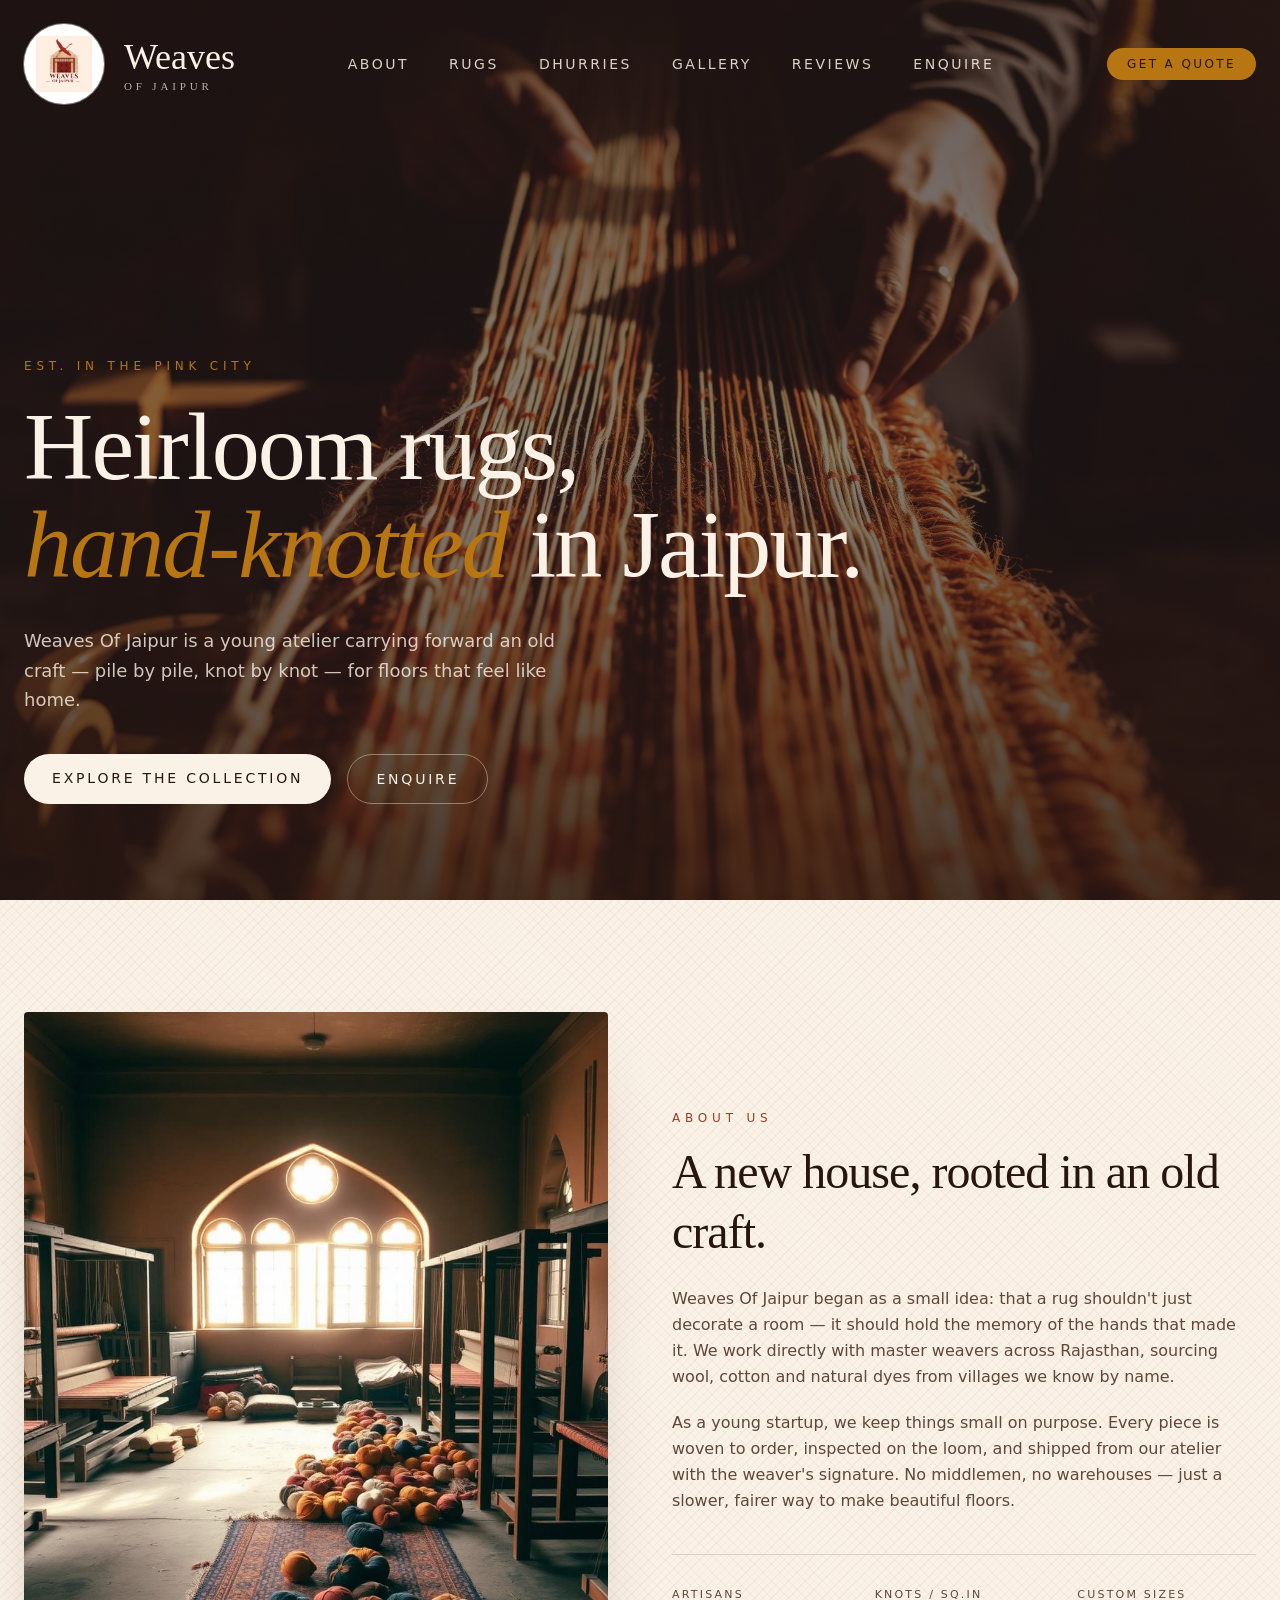
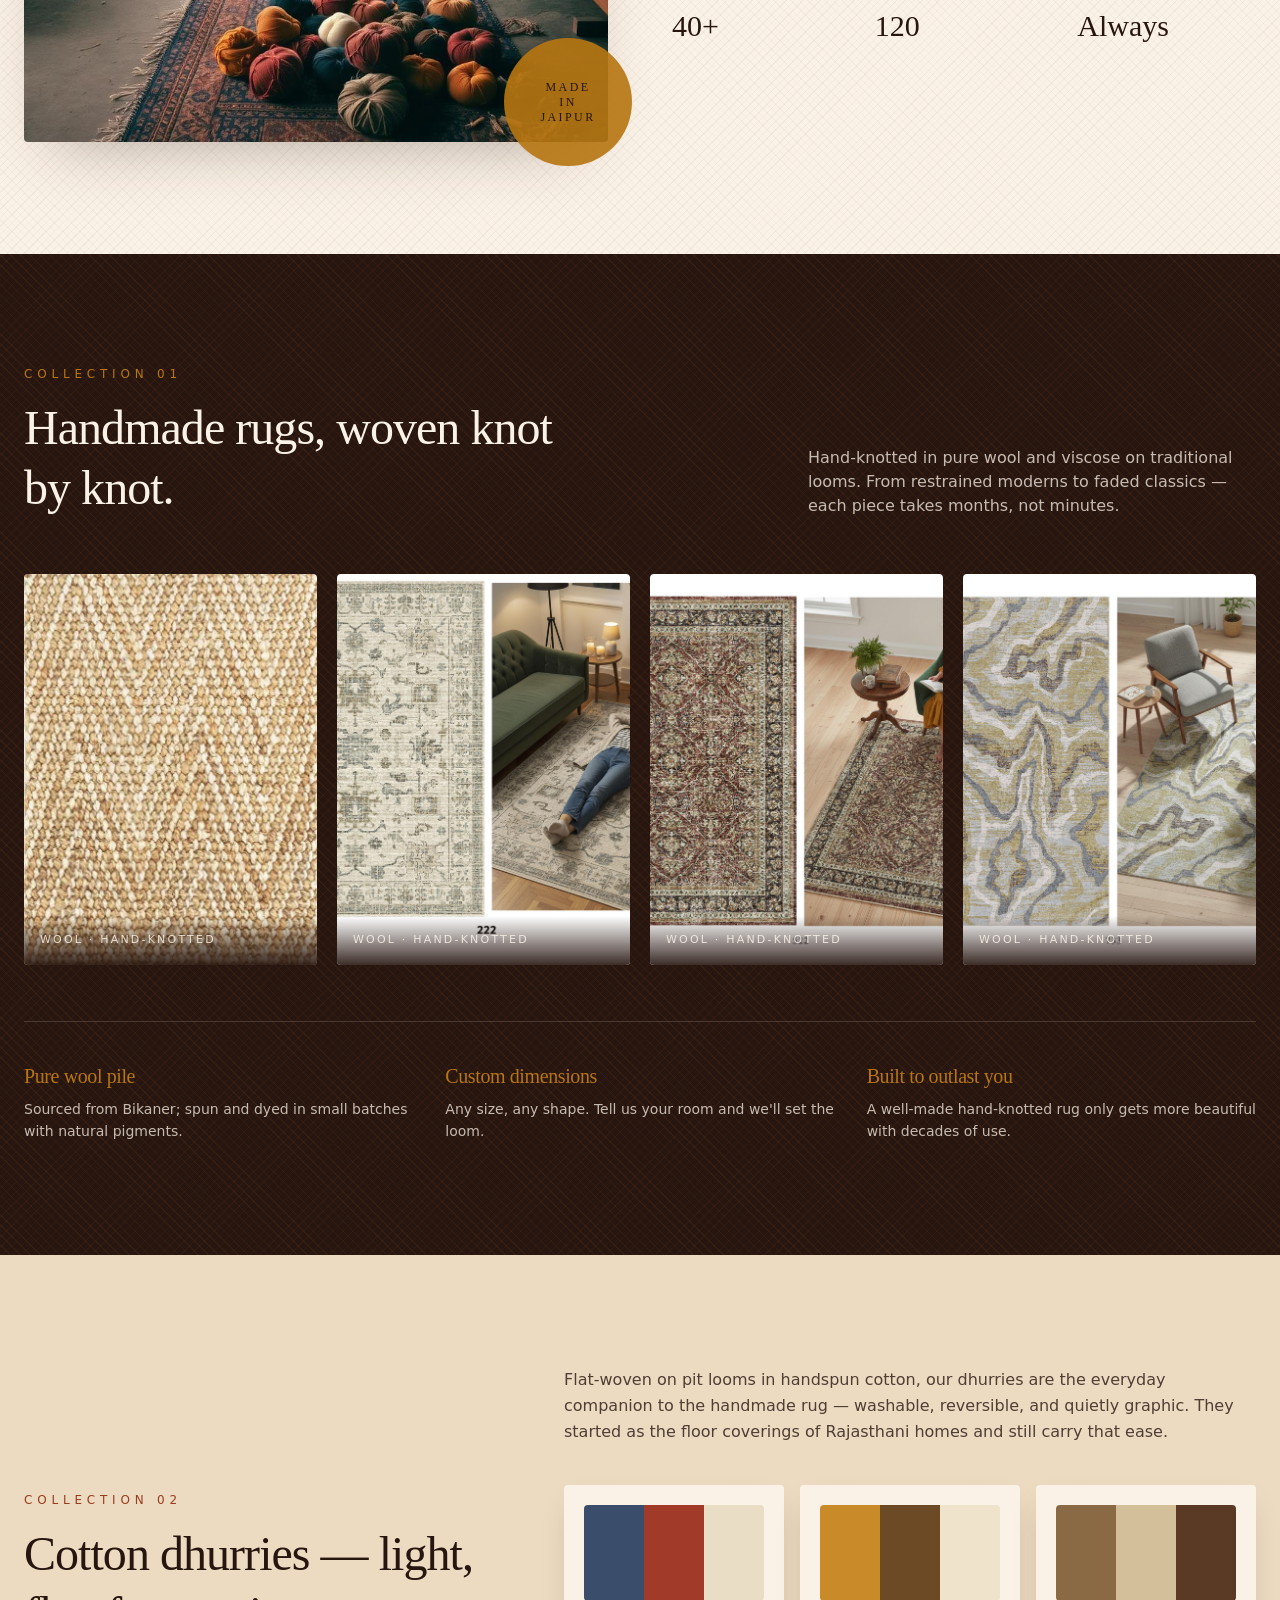
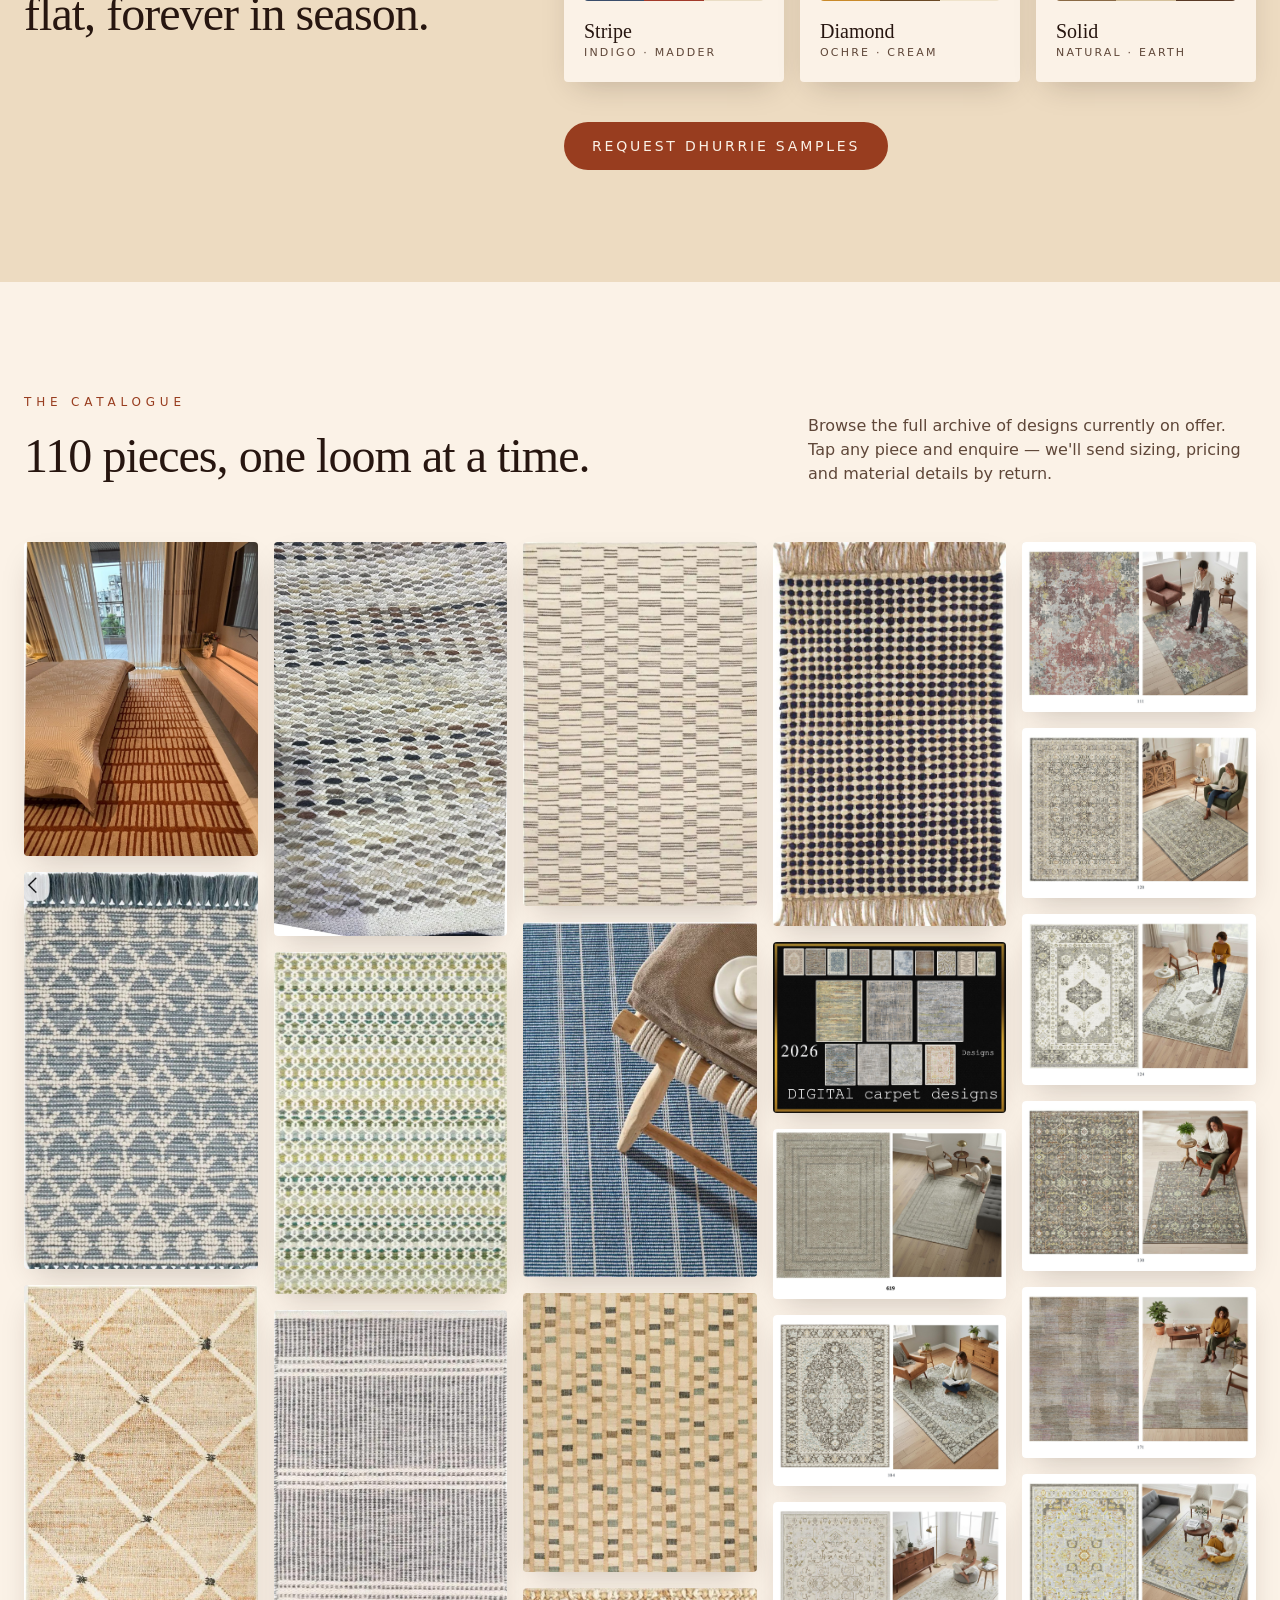
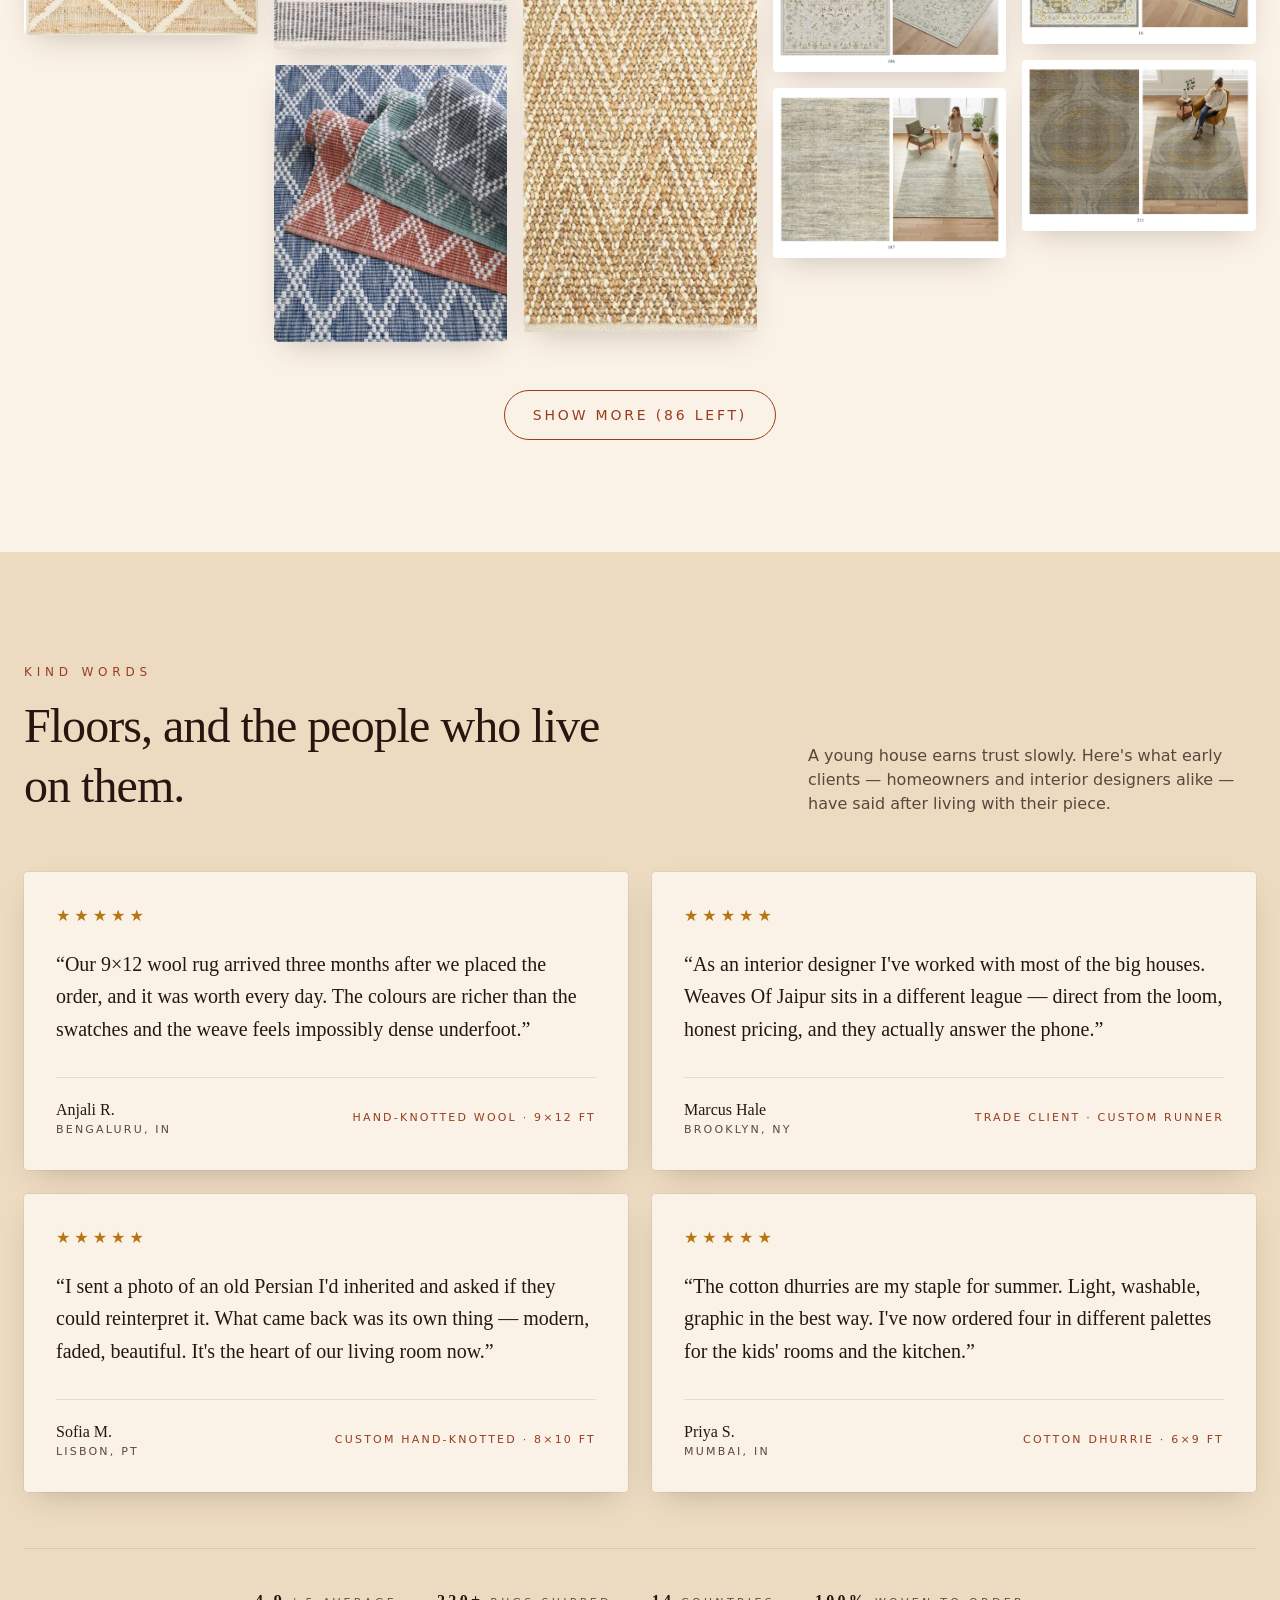
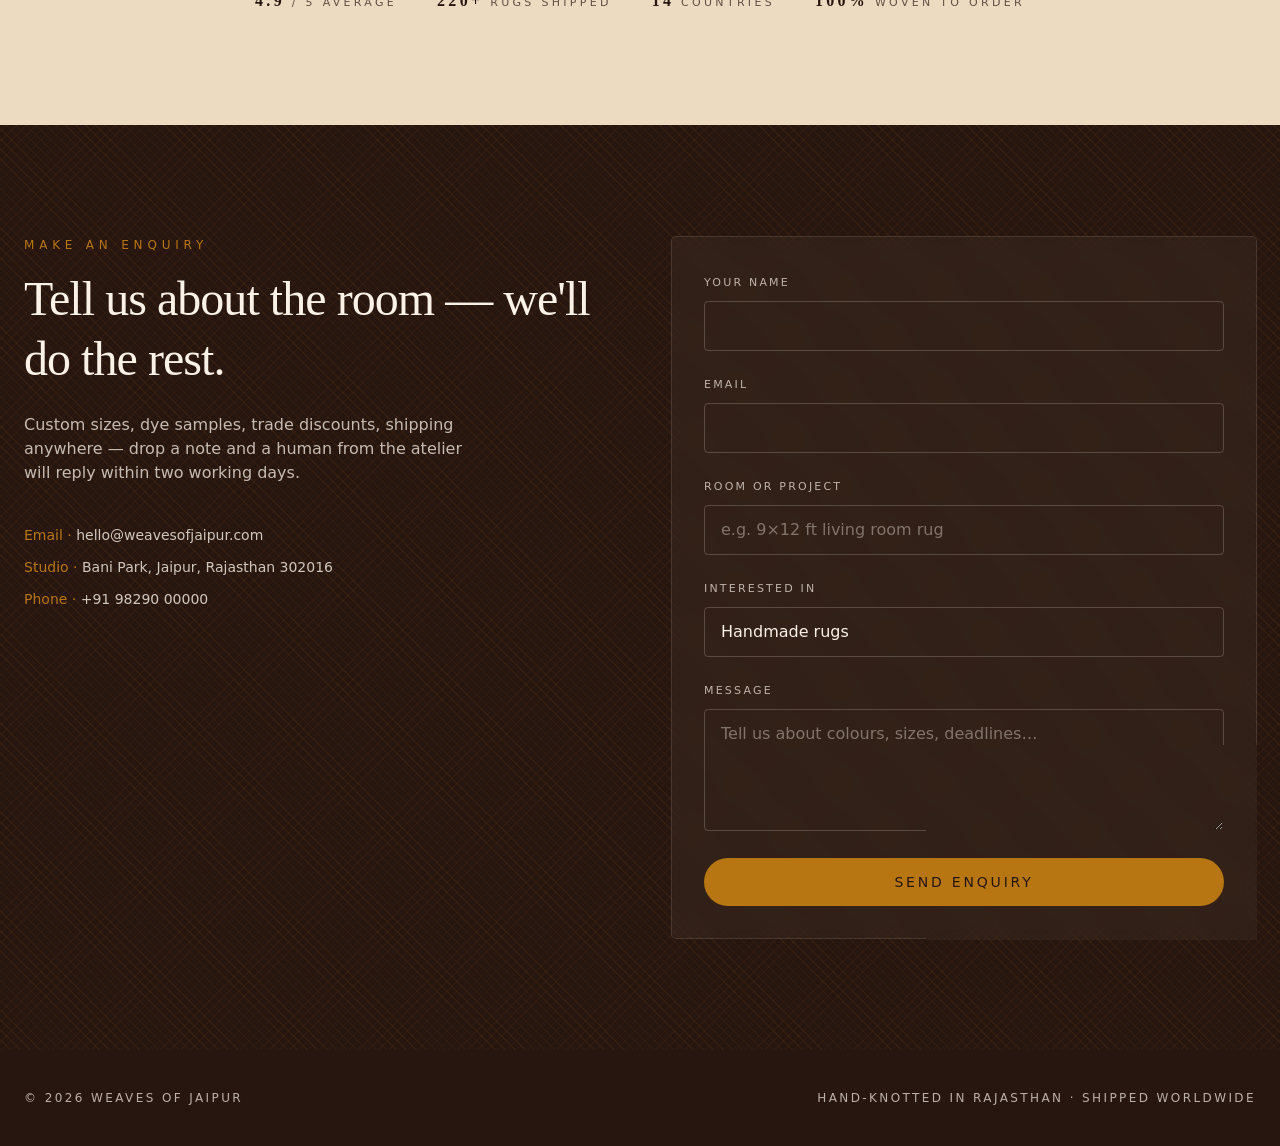
==== commit 47c73e3e: "index.html" ====
--- a/index.html
+++ b/index.html
@@ -1,228 +1,7 @@
 <!DOCTYPE html>
-<!-- saved from url=(0120)https://preview-%2Dweaves-of-jaipur-showcase.lovable.app/?__lovable_load_id=e17ee496-6cab-4c8e-9522-b3c43bf9ce11#enquiry -->
-<html lang="en"><head><meta http-equiv="Content-Type" content="text/html; charset=UTF-8"><meta name="viewport" content="width=device-width, initial-scale=1"><link rel="preload" as="image" href="./Weaves Of Jaipur — Handmade Rugs &amp; Cotton Dhurries_files/weaves-logo.jpg"><link rel="preload" as="image" href="./Weaves Of Jaipur — Handmade Rugs &amp; Cotton Dhurries_files/hero-weaving.jpg"><link rel="stylesheet" href="./Weaves Of Jaipur — Handmade Rugs &amp; Cotton Dhurries_files/styles-txtLxY6M.css" data-precedence="default"><link rel="stylesheet" href="./Weaves Of Jaipur — Handmade Rugs &amp; Cotton Dhurries_files/css2" data-precedence="default"><title>Weaves Of Jaipur — Handmade Rugs &amp; Cotton Dhurries</title><meta name="author" content="Lovable"><meta property="og:type" content="website"><meta name="twitter:card" content="summary"><meta name="twitter:site" content="@Lovable"><meta name="description" content="Heirloom handmade rugs and cotton dhurries woven by master artisans in Jaipur. Earthy, modern, made to last generations."><meta property="og:title" content="Weaves Of Jaipur"><meta property="og:description" content="Heirloom handmade rugs and cotton dhurries from Jaipur&#39;s master artisans."><meta property="og:image" content="/__l5e/assets-v1/353e4f76-46e7-485f-910e-184708f0247a/hero-weaving.jpg"><meta name="twitter:image" content="/__l5e/assets-v1/353e4f76-46e7-485f-910e-184708f0247a/hero-weaving.jpg"><link rel="modulepreload" href="https://preview--weaves-of-jaipur-showcase.lovable.app/assets/index-CKppkThr.js"><link rel="modulepreload" href="https://preview--weaves-of-jaipur-showcase.lovable.app/assets/routes-BkzADsAq.js"><link rel="preconnect" href="https://fonts.googleapis.com/"><link rel="preconnect" href="https://fonts.gstatic.com/" crossorigin="anonymous">
-<style>
-	@font-face {
-		font-family: 'CameraPlainVariable';
-		src: url('https://cdn.gpteng.co/mcp-widgets/v1/fonts/CameraPlainVariable.woff2') format('woff2');
-		font-weight: 100 900;
-		font-style: normal;
-		font-display: swap;
-	}
-
-	#lovable-badge {
-		--badge-bg: #1b1b1b;
-		--badge-text: #c5c1b9;
-		--badge-text-hover: #dcdad5;
-		--badge-radius: 6px;
-		--badge-padding: 8px;
-		--badge-gap: 6px;
-		--badge-shadow: 
-			0 0 0 1px rgba(0, 0, 0, 0.88),
-			0 1px 0 0 rgba(0, 0, 0, 0.04),
-			0 2px 2px -1px rgba(0, 0, 0, 0.08),
-			0 4px 4px -2px rgba(0, 0, 0, 0.08),
-			0 8px 8px -4px rgba(0, 0, 0, 0.08),
-			0 16px 16px -8px rgba(0, 0, 0, 0.08);
-		--badge-transition-duration: 0.2s;
-		--badge-transition-easing: cubic-bezier(0.16, 1, 0.32, 1);
-		--focus-color: #575ECF;
-		--focus-offset: 2px;
-		--focus-width: 2px;
-		
-		position: fixed;
-		bottom: 12px;
-		right: 12px;
-		height: 24px;
-		display: flex;
-		align-items: center;
-		z-index: 1000000;
-		background-color: var(--badge-bg) !important;
-		color: var(--badge-text) !important;
-		border-radius: var(--badge-radius);
-		box-shadow: var(--badge-shadow) !important;
-		font-size: 12px;
-		font-family: CameraPlainVariable, "CameraPlainVariable Fallback", -apple-system, BlinkMacSystemFont, 'Segoe UI', Roboto, sans-serif;
-		font-weight: 400 !important;
-		text-transform: none !important;
-		font-feature-settings: normal !important;
-		transform: translateZ(0);
-		will-change: transform, opacity;
-	}
-
-	#lovable-badge-cta {
-		display: flex;
-		align-items: center;
-		gap: var(--badge-gap);
-		padding: 0 var(--badge-padding);
-		height: 100%;
-		color: inherit;
-		text-decoration: none;
-		white-space: nowrap;
-		border-radius: var(--badge-radius) 0 0 var(--badge-radius);
-		transition: 
-			background-color var(--badge-transition-duration) ease,
-			color var(--badge-transition-duration) ease,
-			transform 0.1s ease;
-	}
-
-	#lovable-badge-cta:hover {
-		background: rgba(255, 255, 255, 0.04);
-		color: var(--badge-text-hover);
-	}
-
-	#lovable-badge-cta:active {
-		transform: scale(0.98);
-	}
-
-	#lovable-badge-cta:focus {
-		outline: none;
-	}
-
-	#lovable-badge-cta:focus-visible {
-		outline: var(--focus-width) solid var(--focus-color);
-		outline-offset: var(--focus-offset);
-		z-index: 1;
-	}
-
-	#lovable-badge-text {
-		line-height: 1;
-	}
-
-	#lovable-badge-divider {
-		width: 1px;
-		height: 24px;
-		background-color: rgba(255, 255, 255, 0.04);
-		flex-shrink: 0;
-	}
-
-	#lovable-badge-close {
-		width: 24px;
-		height: 24px;
-		min-width: 24px;
-		min-height: 24px;
-		cursor: pointer;
-		background: none;
-		border: none;
-		padding: 0;
-		display: flex;
-		align-items: center;
-		justify-content: center;
-		border-radius: 0 var(--badge-radius) var(--badge-radius) 0;
-		flex-shrink: 0;
-		transition: 
-			background-color var(--badge-transition-duration) ease,
-			transform 0.1s ease;
-	}
-
-	#lovable-badge-close:hover {
-		background: rgba(255, 255, 255, 0.04);
-	}
-
-	#lovable-badge-close:active {
-		transform: scale(0.92);
-	}
-
-	#lovable-badge-close:focus {
-		outline: none;
-	}
-
-	#lovable-badge-close:focus-visible {
-		outline: var(--focus-width) solid var(--focus-color);
-		outline-offset: calc(var(--focus-offset) * -1);
-		z-index: 1;
-	}
-
-	#lovable-badge-close svg path {
-		fill: var(--badge-text);
-		transition: fill var(--badge-transition-duration) ease;
-	}
-
-	#lovable-badge-close:hover svg path {
-		fill: var(--badge-text-hover);
-	}
-
-	@media (prefers-reduced-motion: reduce) {
-		#lovable-badge-cta,
-		#lovable-badge-close,
-		#lovable-badge-close svg path {
-			transition: none;
-		}
-		
-		#lovable-badge-cta:active,
-		#lovable-badge-close:active {
-			transform: none;
-		}
-	}
-
-	@media (prefers-contrast: high) {
-		#lovable-badge {
-			--badge-bg: #000;
-			--badge-text: #fff;
-			--badge-text-hover: #fff;
-			border: 2px solid currentColor;
-		}
-		
-		#lovable-badge-cta:focus-visible,
-		#lovable-badge-close:focus-visible {
-			outline-width: 3px;
-		}
-	}
-</style>
-<script defer="" src="./Weaves Of Jaipur — Handmade Rugs &amp; Cotton Dhurries_files/events.js.download" data-artifact-kind="static_preview" data-artifact-id="b159377db9f15a51ba95612ba539b4bc0bc40228" data-commit-sha="b159377db9f15a51ba95612ba539b4bc0bc40228" data-context-token="v1.[base64].1CV8kS90Vuf4gtVpNcWTsHgpkO2xsdaZCrYvZtE7yaE" data-track-url="/__l5e/trackevents?__lovable_sha=b159377db9f15a51ba95612ba539b4bc0bc40228" data-replay="rrweb" data-replay-sample-rate="1" data-replay-crash-sample-rate="1" data-replay-url="/__l5e/replay?__lovable_sha=b159377db9f15a51ba95612ba539b4bc0bc40228" data-replay-script-url="/__l5e/rrweb-record.js?__lovable_sha=b159377db9f15a51ba95612ba539b4bc0bc40228&amp;__l5e_v=0.1.2-error-event-hardening"></script><meta name="twitter:title" content="Weaves Of Jaipur"><meta name="twitter:description" content="Heirloom handmade rugs and cotton dhurries from Jaipur&amp;#x27;s master artisans."><script async="" src="./Weaves Of Jaipur — Handmade Rugs &amp; Cotton Dhurries_files/rrweb-record.js.download"></script></head><body><!--$--><div class="min-h-screen bg-background text-foreground"><header class="absolute top-0 left-0 right-0 z-30"><div class="mx-auto flex max-w-7xl items-center justify-between gap-8 px-6 py-6"><a href="https://preview--weaves-of-jaipur-showcase.lovable.app/?__lovable_load_id=e17ee496-6cab-4c8e-9522-b3c43bf9ce11#top" class="flex items-center gap-5 text-cream"><img src="./Weaves Of Jaipur — Handmade Rugs &amp; Cotton Dhurries_files/weaves-logo.jpg" alt="Weaves Of Jaipur" class="h-20 w-20 rounded-full bg-cream object-cover ring-1 ring-cream/40"><span class="font-display text-3xl leading-tight sm:text-4xl">Weaves<span class="block text-[11px] uppercase tracking-[0.35em] opacity-70">of Jaipur</span></span></a><nav class="hidden gap-10 text-sm uppercase tracking-[0.18em] text-cream/85 lg:flex"><a href="https://preview--weaves-of-jaipur-showcase.lovable.app/?__lovable_load_id=e17ee496-6cab-4c8e-9522-b3c43bf9ce11#about" class="hover:text-cream">About</a><a href="https://preview--weaves-of-jaipur-showcase.lovable.app/?__lovable_load_id=e17ee496-6cab-4c8e-9522-b3c43bf9ce11#handmade" class="hover:text-cream">RUGS</a><a href="https://preview--weaves-of-jaipur-showcase.lovable.app/?__lovable_load_id=e17ee496-6cab-4c8e-9522-b3c43bf9ce11#dhurries" class="hover:text-cream">Dhurries</a><a href="https://preview--weaves-of-jaipur-showcase.lovable.app/?__lovable_load_id=e17ee496-6cab-4c8e-9522-b3c43bf9ce11#gallery" class="hover:text-cream">Gallery</a><a href="https://preview--weaves-of-jaipur-showcase.lovable.app/?__lovable_load_id=e17ee496-6cab-4c8e-9522-b3c43bf9ce11#reviews" class="hover:text-cream">Reviews</a><a href="https://preview--weaves-of-jaipur-showcase.lovable.app/?__lovable_load_id=e17ee496-6cab-4c8e-9522-b3c43bf9ce11#enquiry" class="hover:text-cream">Enquire</a></nav><a href="https://preview--weaves-of-jaipur-showcase.lovable.app/?__lovable_load_id=e17ee496-6cab-4c8e-9522-b3c43bf9ce11#enquiry" class="hidden rounded-full bg-ochre px-5 py-2 text-xs uppercase tracking-[0.2em] text-espresso transition hover:bg-cream lg:inline-block">Get a quote</a><button type="button" aria-label="Open menu" aria-expanded="false" class="grid h-12 w-12 place-items-center rounded-full bg-cream/10 text-cream ring-1 ring-cream/30 backdrop-blur transition hover:bg-cream/20 lg:hidden"><svg xmlns="http://www.w3.org/2000/svg" width="22" height="22" viewBox="0 0 24 24" fill="none" stroke="currentColor" stroke-width="2" stroke-linecap="round" stroke-linejoin="round" class="lucide lucide-menu" aria-hidden="true"><path d="M4 5h16"></path><path d="M4 12h16"></path><path d="M4 19h16"></path></svg></button></div></header><section id="top" class="relative isolate min-h-[100svh] overflow-hidden"><img src="./Weaves Of Jaipur — Handmade Rugs &amp; Cotton Dhurries_files/hero-weaving.jpg" alt="Artisan weaving a rug on a loom in Jaipur" width="1920" height="1280" class="absolute inset-0 h-full w-full object-cover"><div class="absolute inset-0 bg-gradient-to-b from-espresso/70 via-espresso/55 to-espresso/85"></div><div class="relative z-10 mx-auto flex min-h-[100svh] max-w-7xl flex-col justify-end px-6 pb-24 pt-40"><p class="mb-6 text-xs uppercase tracking-[0.4em] text-ochre">Est. in the Pink City</p><h1 class="max-w-4xl font-display text-5xl font-light leading-[1.02] text-cream sm:text-7xl md:text-8xl">Heirloom rugs,<br><span class="italic text-ochre">hand-knotted</span> in Jaipur.</h1><p class="mt-8 max-w-xl text-lg leading-relaxed text-cream/80">Weaves Of Jaipur is a young atelier carrying forward an old craft — pile by pile, knot by knot — for floors that feel like home.</p><div class="mt-10 flex flex-wrap gap-4"><a href="https://preview--weaves-of-jaipur-showcase.lovable.app/?__lovable_load_id=e17ee496-6cab-4c8e-9522-b3c43bf9ce11#gallery" class="rounded-full bg-cream px-7 py-3.5 text-sm uppercase tracking-[0.2em] text-espresso transition hover:bg-ochre">Explore the collection</a><a href="https://preview--weaves-of-jaipur-showcase.lovable.app/?__lovable_load_id=e17ee496-6cab-4c8e-9522-b3c43bf9ce11#enquiry" class="rounded-full border border-cream/40 px-7 py-3.5 text-sm uppercase tracking-[0.2em] text-cream transition hover:border-cream">Enquire</a></div></div></section><section id="about" class="bg-weave py-28"><div class="mx-auto grid max-w-7xl gap-16 px-6 md:grid-cols-2 md:items-center"><div class="relative"><img src="./Weaves Of Jaipur — Handmade Rugs &amp; Cotton Dhurries_files/about-workshop.jpg" alt="Inside the Weaves Of Jaipur workshop" width="1600" height="1200" loading="lazy" class="aspect-[4/5] w-full rounded-sm object-cover shadow-[var(--shadow-soft)]"><div class="absolute -bottom-6 -right-6 hidden h-32 w-32 rounded-full bg-ochre/90 md:grid md:place-items-center"><span class="text-center font-display text-xs uppercase leading-tight tracking-[0.2em] text-espresso">Made<br>in<br>Jaipur</span></div></div><div><p class="text-xs uppercase tracking-[0.4em] text-clay">About us</p><h2 class="mt-4 font-display text-4xl leading-tight text-espresso sm:text-5xl">A new house, rooted in an old craft.</h2><div class="mt-6 space-y-5 text-base leading-relaxed text-muted-foreground"><p>Weaves Of Jaipur began as a small idea: that a rug shouldn't just decorate a room — it should hold the memory of the hands that made it. We work directly with master weavers across Rajasthan, sourcing wool, cotton and natural dyes from villages we know by name.</p><p>As a young startup, we keep things small on purpose. Every piece is woven to order, inspected on the loom, and shipped from our atelier with the weaver's signature. No middlemen, no warehouses — just a slower, fairer way to make beautiful floors.</p></div><dl class="mt-10 grid grid-cols-3 gap-6 border-t border-border pt-8"><div><dt class="text-[11px] uppercase tracking-[0.2em] text-muted-foreground">Artisans</dt><dd class="mt-1 font-display text-3xl text-espresso">40+</dd></div><div><dt class="text-[11px] uppercase tracking-[0.2em] text-muted-foreground">Knots / sq.in</dt><dd class="mt-1 font-display text-3xl text-espresso">120</dd></div><div><dt class="text-[11px] uppercase tracking-[0.2em] text-muted-foreground">Custom sizes</dt><dd class="mt-1 font-display text-3xl text-espresso">Always</dd></div></dl></div></div></section><section id="handmade" class="bg-espresso py-28 text-cream bg-weave-dark"><div class="mx-auto max-w-7xl px-6"><div class="flex flex-col gap-6 md:flex-row md:items-end md:justify-between"><div class="max-w-xl"><p class="text-xs uppercase tracking-[0.4em] text-ochre">Collection 01</p><h2 class="mt-4 font-display text-4xl leading-tight sm:text-5xl">Handmade rugs, woven knot by knot.</h2></div><p class="max-w-md text-cream/75">Hand-knotted in pure wool and viscose on traditional looms. From restrained moderns to faded classics — each piece takes months, not minutes.</p></div><div class="mt-14 grid gap-5 sm:grid-cols-2 lg:grid-cols-4"><figure class="group relative overflow-hidden rounded-sm bg-cream/5"><img src="./Weaves Of Jaipur — Handmade Rugs &amp; Cotton Dhurries_files/rug-12.jpg" alt="Handmade rug 1" loading="lazy" class="aspect-[3/4] w-full object-cover transition duration-700 group-hover:scale-105"><figcaption class="absolute inset-x-0 bottom-0 bg-gradient-to-t from-espresso/90 to-transparent p-4 text-[11px] uppercase tracking-[0.2em] text-cream/85">Wool · Hand-knotted</figcaption></figure><figure class="group relative overflow-hidden rounded-sm bg-cream/5"><img src="./Weaves Of Jaipur — Handmade Rugs &amp; Cotton Dhurries_files/rug-26.jpg" alt="Handmade rug 2" loading="lazy" class="aspect-[3/4] w-full object-cover transition duration-700 group-hover:scale-105"><figcaption class="absolute inset-x-0 bottom-0 bg-gradient-to-t from-espresso/90 to-transparent p-4 text-[11px] uppercase tracking-[0.2em] text-cream/85">Wool · Hand-knotted</figcaption></figure><figure class="group relative overflow-hidden rounded-sm bg-cream/5"><img src="./Weaves Of Jaipur — Handmade Rugs &amp; Cotton Dhurries_files/rug-57.jpg" alt="Handmade rug 3" loading="lazy" class="aspect-[3/4] w-full object-cover transition duration-700 group-hover:scale-105"><figcaption class="absolute inset-x-0 bottom-0 bg-gradient-to-t from-espresso/90 to-transparent p-4 text-[11px] uppercase tracking-[0.2em] text-cream/85">Wool · Hand-knotted</figcaption></figure><figure class="group relative overflow-hidden rounded-sm bg-cream/5"><img src="./Weaves Of Jaipur — Handmade Rugs &amp; Cotton Dhurries_files/rug-80.jpg" alt="Handmade rug 4" loading="lazy" class="aspect-[3/4] w-full object-cover transition duration-700 group-hover:scale-105"><figcaption class="absolute inset-x-0 bottom-0 bg-gradient-to-t from-espresso/90 to-transparent p-4 text-[11px] uppercase tracking-[0.2em] text-cream/85">Wool · Hand-knotted</figcaption></figure></div><ul class="mt-14 grid gap-8 border-t border-cream/15 pt-10 md:grid-cols-3"><li><h3 class="font-display text-xl text-ochre">Pure wool pile</h3><p class="mt-2 text-sm leading-relaxed text-cream/75">Sourced from Bikaner; spun and dyed in small batches with natural pigments.</p></li><li><h3 class="font-display text-xl text-ochre">Custom dimensions</h3><p class="mt-2 text-sm leading-relaxed text-cream/75">Any size, any shape. Tell us your room and we'll set the loom.</p></li><li><h3 class="font-display text-xl text-ochre">Built to outlast you</h3><p class="mt-2 text-sm leading-relaxed text-cream/75">A well-made hand-knotted rug only gets more beautiful with decades of use.</p></li></ul></div></section><section id="dhurries" class="bg-sand py-28"><div class="mx-auto grid max-w-7xl gap-16 px-6 md:grid-cols-12 md:items-center"><div class="md:col-span-5"><p class="text-xs uppercase tracking-[0.4em] text-clay">Collection 02</p><h2 class="mt-4 font-display text-4xl leading-tight text-espresso sm:text-5xl">Cotton dhurries — light, flat, forever in season.</h2></div><div class="md:col-span-7"><p class="text-base leading-relaxed text-espresso/80">Flat-woven on pit looms in handspun cotton, our dhurries are the everyday companion to the handmade rug — washable, reversible, and quietly graphic. They started as the floor coverings of Rajasthani homes and still carry that ease.</p><div class="mt-10 grid gap-4 sm:grid-cols-3"><div class="rounded-sm bg-cream p-5 shadow-[var(--shadow-card)]"><div class="flex h-24 overflow-hidden rounded-sm"><div class="flex-1" style="background-color:#3a4d6b"></div><div class="flex-1" style="background-color:#a23a2a"></div><div class="flex-1" style="background-color:#e9ddc5"></div></div><p class="mt-4 font-display text-xl text-espresso">Stripe</p><p class="text-[11px] uppercase tracking-[0.2em] text-muted-foreground">Indigo · Madder</p></div><div class="rounded-sm bg-cream p-5 shadow-[var(--shadow-card)]"><div class="flex h-24 overflow-hidden rounded-sm"><div class="flex-1" style="background-color:#c98a2a"></div><div class="flex-1" style="background-color:#6b4a25"></div><div class="flex-1" style="background-color:#efe3cb"></div></div><p class="mt-4 font-display text-xl text-espresso">Diamond</p><p class="text-[11px] uppercase tracking-[0.2em] text-muted-foreground">Ochre · Cream</p></div><div class="rounded-sm bg-cream p-5 shadow-[var(--shadow-card)]"><div class="flex h-24 overflow-hidden rounded-sm"><div class="flex-1" style="background-color:#8a6a45"></div><div class="flex-1" style="background-color:#d3bf99"></div><div class="flex-1" style="background-color:#5a3a25"></div></div><p class="mt-4 font-display text-xl text-espresso">Solid</p><p class="text-[11px] uppercase tracking-[0.2em] text-muted-foreground">Natural · Earth</p></div></div><a href="https://preview--weaves-of-jaipur-showcase.lovable.app/?__lovable_load_id=e17ee496-6cab-4c8e-9522-b3c43bf9ce11#enquiry" class="mt-10 inline-block rounded-full bg-clay px-7 py-3.5 text-sm uppercase tracking-[0.2em] text-cream transition hover:bg-espresso">Request dhurrie samples</a></div></div></section><section id="gallery" class="bg-background py-28"><div class="mx-auto max-w-7xl px-6"><div class="flex flex-col gap-6 md:flex-row md:items-end md:justify-between"><div><p class="text-xs uppercase tracking-[0.4em] text-clay">The catalogue</p><h2 class="mt-4 font-display text-4xl leading-tight text-espresso sm:text-5xl">110<!-- --> pieces, one loom at a time.</h2></div><p class="max-w-md text-muted-foreground">Browse the full archive of designs currently on offer. Tap any piece and enquire — we'll send sizing, pricing and material details by return.</p></div><div class="mt-14 columns-2 gap-4 sm:columns-3 lg:columns-4 xl:columns-5 [&amp;&gt;*]:mb-4 [&amp;&gt;*]:break-inside-avoid"><a href="https://preview--weaves-of-jaipur-showcase.lovable.app/?__lovable_load_id=e17ee496-6cab-4c8e-9522-b3c43bf9ce11#enquiry" class="group block overflow-hidden rounded-sm bg-muted shadow-[var(--shadow-card)]"><img src="./Weaves Of Jaipur — Handmade Rugs &amp; Cotton Dhurries_files/rug-2.jpg" alt="Rug design 2" loading="lazy" class="w-full transition duration-700 group-hover:scale-[1.04]"></a><a href="https://preview--weaves-of-jaipur-showcase.lovable.app/?__lovable_load_id=e17ee496-6cab-4c8e-9522-b3c43bf9ce11#enquiry" class="group block overflow-hidden rounded-sm bg-muted shadow-[var(--shadow-card)]"><img src="./Weaves Of Jaipur — Handmade Rugs &amp; Cotton Dhurries_files/rug-3.jpg" alt="Rug design 3" loading="lazy" class="w-full transition duration-700 group-hover:scale-[1.04]"></a><a href="https://preview--weaves-of-jaipur-showcase.lovable.app/?__lovable_load_id=e17ee496-6cab-4c8e-9522-b3c43bf9ce11#enquiry" class="group block overflow-hidden rounded-sm bg-muted shadow-[var(--shadow-card)]"><img src="./Weaves Of Jaipur — Handmade Rugs &amp; Cotton Dhurries_files/rug-4.jpg" alt="Rug design 4" loading="lazy" class="w-full transition duration-700 group-hover:scale-[1.04]"></a><a href="https://preview--weaves-of-jaipur-showcase.lovable.app/?__lovable_load_id=e17ee496-6cab-4c8e-9522-b3c43bf9ce11#enquiry" class="group block overflow-hidden rounded-sm bg-muted shadow-[var(--shadow-card)]"><img src="./Weaves Of Jaipur — Handmade Rugs &amp; Cotton Dhurries_files/rug-5.jpg" alt="Rug design 5" loading="lazy" class="w-full transition duration-700 group-hover:scale-[1.04]"></a><a href="https://preview--weaves-of-jaipur-showcase.lovable.app/?__lovable_load_id=e17ee496-6cab-4c8e-9522-b3c43bf9ce11#enquiry" class="group block overflow-hidden rounded-sm bg-muted shadow-[var(--shadow-card)]"><img src="./Weaves Of Jaipur — Handmade Rugs &amp; Cotton Dhurries_files/rug-6.jpg" alt="Rug design 6" loading="lazy" class="w-full transition duration-700 group-hover:scale-[1.04]"></a><a href="https://preview--weaves-of-jaipur-showcase.lovable.app/?__lovable_load_id=e17ee496-6cab-4c8e-9522-b3c43bf9ce11#enquiry" class="group block overflow-hidden rounded-sm bg-muted shadow-[var(--shadow-card)]"><img src="./Weaves Of Jaipur — Handmade Rugs &amp; Cotton Dhurries_files/rug-7.jpg" alt="Rug design 7" loading="lazy" class="w-full transition duration-700 group-hover:scale-[1.04]"></a><a href="https://preview--weaves-of-jaipur-showcase.lovable.app/?__lovable_load_id=e17ee496-6cab-4c8e-9522-b3c43bf9ce11#enquiry" class="group block overflow-hidden rounded-sm bg-muted shadow-[var(--shadow-card)]"><img src="./Weaves Of Jaipur — Handmade Rugs &amp; Cotton Dhurries_files/rug-8.jpg" alt="Rug design 8" loading="lazy" class="w-full transition duration-700 group-hover:scale-[1.04]"></a><a href="https://preview--weaves-of-jaipur-showcase.lovable.app/?__lovable_load_id=e17ee496-6cab-4c8e-9522-b3c43bf9ce11#enquiry" class="group block overflow-hidden rounded-sm bg-muted shadow-[var(--shadow-card)]"><img src="./Weaves Of Jaipur — Handmade Rugs &amp; Cotton Dhurries_files/rug-9.jpg" alt="Rug design 9" loading="lazy" class="w-full transition duration-700 group-hover:scale-[1.04]"></a><a href="https://preview--weaves-of-jaipur-showcase.lovable.app/?__lovable_load_id=e17ee496-6cab-4c8e-9522-b3c43bf9ce11#enquiry" class="group block overflow-hidden rounded-sm bg-muted shadow-[var(--shadow-card)]"><img src="./Weaves Of Jaipur — Handmade Rugs &amp; Cotton Dhurries_files/rug-10.jpg" alt="Rug design 10" loading="lazy" class="w-full transition duration-700 group-hover:scale-[1.04]"></a><a href="https://preview--weaves-of-jaipur-showcase.lovable.app/?__lovable_load_id=e17ee496-6cab-4c8e-9522-b3c43bf9ce11#enquiry" class="group block overflow-hidden rounded-sm bg-muted shadow-[var(--shadow-card)]"><img src="./Weaves Of Jaipur — Handmade Rugs &amp; Cotton Dhurries_files/rug-11.jpg" alt="Rug design 11" loading="lazy" class="w-full transition duration-700 group-hover:scale-[1.04]"></a><a href="https://preview--weaves-of-jaipur-showcase.lovable.app/?__lovable_load_id=e17ee496-6cab-4c8e-9522-b3c43bf9ce11#enquiry" class="group block overflow-hidden rounded-sm bg-muted shadow-[var(--shadow-card)]"><img src="./Weaves Of Jaipur — Handmade Rugs &amp; Cotton Dhurries_files/rug-12.jpg" alt="Rug design 12" loading="lazy" class="w-full transition duration-700 group-hover:scale-[1.04]"></a><a href="https://preview--weaves-of-jaipur-showcase.lovable.app/?__lovable_load_id=e17ee496-6cab-4c8e-9522-b3c43bf9ce11#enquiry" class="group block overflow-hidden rounded-sm bg-muted shadow-[var(--shadow-card)]"><img src="./Weaves Of Jaipur — Handmade Rugs &amp; Cotton Dhurries_files/rug-13.jpg" alt="Rug design 13" loading="lazy" class="w-full transition duration-700 group-hover:scale-[1.04]"></a><a href="https://preview--weaves-of-jaipur-showcase.lovable.app/?__lovable_load_id=e17ee496-6cab-4c8e-9522-b3c43bf9ce11#enquiry" class="group block overflow-hidden rounded-sm bg-muted shadow-[var(--shadow-card)]"><img src="./Weaves Of Jaipur — Handmade Rugs &amp; Cotton Dhurries_files/rug-14.jpg" alt="Rug design 14" loading="lazy" class="w-full transition duration-700 group-hover:scale-[1.04]"></a><a href="https://preview--weaves-of-jaipur-showcase.lovable.app/?__lovable_load_id=e17ee496-6cab-4c8e-9522-b3c43bf9ce11#enquiry" class="group block overflow-hidden rounded-sm bg-muted shadow-[var(--shadow-card)]"><img src="./Weaves Of Jaipur — Handmade Rugs &amp; Cotton Dhurries_files/rug-15.jpg" alt="Rug design 15" loading="lazy" class="w-full transition duration-700 group-hover:scale-[1.04]"></a><a href="https://preview--weaves-of-jaipur-showcase.lovable.app/?__lovable_load_id=e17ee496-6cab-4c8e-9522-b3c43bf9ce11#enquiry" class="group block overflow-hidden rounded-sm bg-muted shadow-[var(--shadow-card)]"><img src="./Weaves Of Jaipur — Handmade Rugs &amp; Cotton Dhurries_files/rug-16.jpg" alt="Rug design 16" loading="lazy" class="w-full transition duration-700 group-hover:scale-[1.04]"></a><a href="https://preview--weaves-of-jaipur-showcase.lovable.app/?__lovable_load_id=e17ee496-6cab-4c8e-9522-b3c43bf9ce11#enquiry" class="group block overflow-hidden rounded-sm bg-muted shadow-[var(--shadow-card)]"><img src="./Weaves Of Jaipur — Handmade Rugs &amp; Cotton Dhurries_files/rug-17.jpg" alt="Rug design 17" loading="lazy" class="w-full transition duration-700 group-hover:scale-[1.04]"></a><a href="https://preview--weaves-of-jaipur-showcase.lovable.app/?__lovable_load_id=e17ee496-6cab-4c8e-9522-b3c43bf9ce11#enquiry" class="group block overflow-hidden rounded-sm bg-muted shadow-[var(--shadow-card)]"><img src="./Weaves Of Jaipur — Handmade Rugs &amp; Cotton Dhurries_files/rug-18.jpg" alt="Rug design 18" loading="lazy" class="w-full transition duration-700 group-hover:scale-[1.04]"></a><a href="https://preview--weaves-of-jaipur-showcase.lovable.app/?__lovable_load_id=e17ee496-6cab-4c8e-9522-b3c43bf9ce11#enquiry" class="group block overflow-hidden rounded-sm bg-muted shadow-[var(--shadow-card)]"><img src="./Weaves Of Jaipur — Handmade Rugs &amp; Cotton Dhurries_files/rug-19.jpg" alt="Rug design 19" loading="lazy" class="w-full transition duration-700 group-hover:scale-[1.04]"></a><a href="https://preview--weaves-of-jaipur-showcase.lovable.app/?__lovable_load_id=e17ee496-6cab-4c8e-9522-b3c43bf9ce11#enquiry" class="group block overflow-hidden rounded-sm bg-muted shadow-[var(--shadow-card)]"><img src="./Weaves Of Jaipur — Handmade Rugs &amp; Cotton Dhurries_files/rug-20.jpg" alt="Rug design 20" loading="lazy" class="w-full transition duration-700 group-hover:scale-[1.04]"></a><a href="https://preview--weaves-of-jaipur-showcase.lovable.app/?__lovable_load_id=e17ee496-6cab-4c8e-9522-b3c43bf9ce11#enquiry" class="group block overflow-hidden rounded-sm bg-muted shadow-[var(--shadow-card)]"><img src="./Weaves Of Jaipur — Handmade Rugs &amp; Cotton Dhurries_files/rug-21.jpg" alt="Rug design 21" loading="lazy" class="w-full transition duration-700 group-hover:scale-[1.04]"></a><a href="https://preview--weaves-of-jaipur-showcase.lovable.app/?__lovable_load_id=e17ee496-6cab-4c8e-9522-b3c43bf9ce11#enquiry" class="group block overflow-hidden rounded-sm bg-muted shadow-[var(--shadow-card)]"><img src="./Weaves Of Jaipur — Handmade Rugs &amp; Cotton Dhurries_files/rug-22.jpg" alt="Rug design 22" loading="lazy" class="w-full transition duration-700 group-hover:scale-[1.04]"></a><a href="https://preview--weaves-of-jaipur-showcase.lovable.app/?__lovable_load_id=e17ee496-6cab-4c8e-9522-b3c43bf9ce11#enquiry" class="group block overflow-hidden rounded-sm bg-muted shadow-[var(--shadow-card)]"><img src="./Weaves Of Jaipur — Handmade Rugs &amp; Cotton Dhurries_files/rug-23.jpg" alt="Rug design 23" loading="lazy" class="w-full transition duration-700 group-hover:scale-[1.04]"></a><a href="https://preview--weaves-of-jaipur-showcase.lovable.app/?__lovable_load_id=e17ee496-6cab-4c8e-9522-b3c43bf9ce11#enquiry" class="group block overflow-hidden rounded-sm bg-muted shadow-[var(--shadow-card)]"><img src="./Weaves Of Jaipur — Handmade Rugs &amp; Cotton Dhurries_files/rug-24.jpg" alt="Rug design 24" loading="lazy" class="w-full transition duration-700 group-hover:scale-[1.04]"></a><a href="https://preview--weaves-of-jaipur-showcase.lovable.app/?__lovable_load_id=e17ee496-6cab-4c8e-9522-b3c43bf9ce11#enquiry" class="group block overflow-hidden rounded-sm bg-muted shadow-[var(--shadow-card)]"><img src="./Weaves Of Jaipur — Handmade Rugs &amp; Cotton Dhurries_files/rug-25.jpg" alt="Rug design 25" loading="lazy" class="w-full transition duration-700 group-hover:scale-[1.04]"></a></div><div class="mt-12 text-center"><button class="rounded-full border border-clay px-7 py-3.5 text-sm uppercase tracking-[0.2em] text-clay transition hover:bg-clay hover:text-cream">Show more (<!-- -->86<!-- --> left)</button></div></div></section><section id="reviews" class="bg-sand py-28"><div class="mx-auto max-w-7xl px-6"><div class="flex flex-col gap-6 md:flex-row md:items-end md:justify-between"><div class="max-w-xl"><p class="text-xs uppercase tracking-[0.4em] text-clay">Kind words</p><h2 class="mt-4 font-display text-4xl leading-tight text-espresso sm:text-5xl">Floors, and the people who live on them.</h2></div><p class="max-w-md text-espresso/75">A young house earns trust slowly. Here's what early clients — homeowners and interior designers alike — have said after living with their piece.</p></div><div class="mt-14 grid gap-6 md:grid-cols-2"><figure class="flex h-full flex-col justify-between rounded-sm bg-cream p-8 shadow-[var(--shadow-card)] ring-1 ring-espresso/5"><div><div class="flex gap-1 text-ochre" aria-label="5 out of 5 stars"><span aria-hidden="true">★</span><span aria-hidden="true">★</span><span aria-hidden="true">★</span><span aria-hidden="true">★</span><span aria-hidden="true">★</span></div><blockquote class="mt-5 font-display text-xl leading-relaxed text-espresso">“<!-- -->Our 9×12 wool rug arrived three months after we placed the order, and it was worth every day. The colours are richer than the swatches and the weave feels impossibly dense underfoot.<!-- -->”</blockquote></div><figcaption class="mt-8 flex items-center justify-between border-t border-espresso/10 pt-5 text-sm"><div><p class="font-display text-base text-espresso">Anjali R.</p><p class="text-[11px] uppercase tracking-[0.2em] text-muted-foreground">Bengaluru, IN</p></div><p class="max-w-[55%] text-right text-[11px] uppercase tracking-[0.2em] text-clay">Hand-knotted wool · 9×12 ft</p></figcaption></figure><figure class="flex h-full flex-col justify-between rounded-sm bg-cream p-8 shadow-[var(--shadow-card)] ring-1 ring-espresso/5"><div><div class="flex gap-1 text-ochre" aria-label="5 out of 5 stars"><span aria-hidden="true">★</span><span aria-hidden="true">★</span><span aria-hidden="true">★</span><span aria-hidden="true">★</span><span aria-hidden="true">★</span></div><blockquote class="mt-5 font-display text-xl leading-relaxed text-espresso">“<!-- -->As an interior designer I've worked with most of the big houses. Weaves Of Jaipur sits in a different league — direct from the loom, honest pricing, and they actually answer the phone.<!-- -->”</blockquote></div><figcaption class="mt-8 flex items-center justify-between border-t border-espresso/10 pt-5 text-sm"><div><p class="font-display text-base text-espresso">Marcus Hale</p><p class="text-[11px] uppercase tracking-[0.2em] text-muted-foreground">Brooklyn, NY</p></div><p class="max-w-[55%] text-right text-[11px] uppercase tracking-[0.2em] text-clay">Trade client · Custom runner</p></figcaption></figure><figure class="flex h-full flex-col justify-between rounded-sm bg-cream p-8 shadow-[var(--shadow-card)] ring-1 ring-espresso/5"><div><div class="flex gap-1 text-ochre" aria-label="5 out of 5 stars"><span aria-hidden="true">★</span><span aria-hidden="true">★</span><span aria-hidden="true">★</span><span aria-hidden="true">★</span><span aria-hidden="true">★</span></div><blockquote class="mt-5 font-display text-xl leading-relaxed text-espresso">“<!-- -->I sent a photo of an old Persian I'd inherited and asked if they could reinterpret it. What came back was its own thing — modern, faded, beautiful. It's the heart of our living room now.<!-- -->”</blockquote></div><figcaption class="mt-8 flex items-center justify-between border-t border-espresso/10 pt-5 text-sm"><div><p class="font-display text-base text-espresso">Sofia M.</p><p class="text-[11px] uppercase tracking-[0.2em] text-muted-foreground">Lisbon, PT</p></div><p class="max-w-[55%] text-right text-[11px] uppercase tracking-[0.2em] text-clay">Custom hand-knotted · 8×10 ft</p></figcaption></figure><figure class="flex h-full flex-col justify-between rounded-sm bg-cream p-8 shadow-[var(--shadow-card)] ring-1 ring-espresso/5"><div><div class="flex gap-1 text-ochre" aria-label="5 out of 5 stars"><span aria-hidden="true">★</span><span aria-hidden="true">★</span><span aria-hidden="true">★</span><span aria-hidden="true">★</span><span aria-hidden="true">★</span></div><blockquote class="mt-5 font-display text-xl leading-relaxed text-espresso">“<!-- -->The cotton dhurries are my staple for summer. Light, washable, graphic in the best way. I've now ordered four in different palettes for the kids' rooms and the kitchen.<!-- -->”</blockquote></div><figcaption class="mt-8 flex items-center justify-between border-t border-espresso/10 pt-5 text-sm"><div><p class="font-display text-base text-espresso">Priya S.</p><p class="text-[11px] uppercase tracking-[0.2em] text-muted-foreground">Mumbai, IN</p></div><p class="max-w-[55%] text-right text-[11px] uppercase tracking-[0.2em] text-clay">Cotton dhurrie · 6×9 ft</p></figcaption></figure></div><div class="mt-14 flex flex-wrap items-center justify-center gap-x-10 gap-y-4 border-t border-espresso/10 pt-10 text-center text-[11px] uppercase tracking-[0.3em] text-espresso/70"><span><strong class="font-display text-base text-espresso">4.9</strong> / 5 average</span><span><strong class="font-display text-base text-espresso">220+</strong> rugs shipped</span><span><strong class="font-display text-base text-espresso">14</strong> countries</span><span><strong class="font-display text-base text-espresso">100%</strong> woven to order</span></div></div></section><section id="enquiry" class="relative isolate overflow-hidden bg-espresso py-28 text-cream bg-weave-dark"><div class="mx-auto grid max-w-7xl gap-16 px-6 md:grid-cols-2"><div><p class="text-xs uppercase tracking-[0.4em] text-ochre">Make an enquiry</p><h2 class="mt-4 font-display text-4xl leading-tight sm:text-5xl">Tell us about the room — we'll do the rest.</h2><p class="mt-6 max-w-md text-cream/75">Custom sizes, dye samples, trade discounts, shipping anywhere — drop a note and a human from the atelier will reply within two working days.</p><ul class="mt-10 space-y-3 text-sm text-cream/80"><li><span class="text-ochre">Email · </span>hello@weavesofjaipur.com</li><li><span class="text-ochre">Studio · </span>Bani Park, Jaipur, Rajasthan 302016</li><li><span class="text-ochre">Phone · </span>+91 98290 00000</li></ul></div><form class="rounded-sm bg-cream/[0.04] p-8 ring-1 ring-cream/15 backdrop-blur"><div class="space-y-5"><div><label for="name" class="text-[11px] uppercase tracking-[0.2em] text-cream/70">Your name</label><input id="name" type="text" required="" class="mt-2 w-full rounded-sm border border-cream/20 bg-transparent px-4 py-3 text-cream placeholder:text-cream/40 focus:border-ochre focus:outline-none" name="name"></div><div><label for="email" class="text-[11px] uppercase tracking-[0.2em] text-cream/70">Email</label><input id="email" type="email" required="" class="mt-2 w-full rounded-sm border border-cream/20 bg-transparent px-4 py-3 text-cream placeholder:text-cream/40 focus:border-ochre focus:outline-none" name="email"></div><div><label for="project" class="text-[11px] uppercase tracking-[0.2em] text-cream/70">Room or project</label><input id="project" type="text" placeholder="e.g. 9×12 ft living room rug" class="mt-2 w-full rounded-sm border border-cream/20 bg-transparent px-4 py-3 text-cream placeholder:text-cream/40 focus:border-ochre focus:outline-none" name="project"></div><div><label class="text-[11px] uppercase tracking-[0.2em] text-cream/70">Interested in</label><select class="mt-2 w-full appearance-none rounded-sm border border-cream/20 bg-transparent px-4 py-3 text-cream focus:border-ochre focus:outline-none"><option class="bg-espresso">Handmade rugs</option><option class="bg-espresso">Cotton dhurries</option><option class="bg-espresso">Both</option><option class="bg-espresso">Trade / interior designer</option></select></div><div><label class="text-[11px] uppercase tracking-[0.2em] text-cream/70">Message</label><textarea rows="4" class="mt-2 w-full rounded-sm border border-cream/20 bg-transparent px-4 py-3 text-cream placeholder:text-cream/40 focus:border-ochre focus:outline-none" placeholder="Tell us about colours, sizes, deadlines…"></textarea></div><button class="w-full rounded-full bg-ochre px-7 py-3.5 text-sm uppercase tracking-[0.2em] text-espresso transition hover:bg-cream">Send enquiry</button></div></form></div></section><footer class="bg-espresso py-10 text-cream/70"><div class="mx-auto flex max-w-7xl flex-col items-center justify-between gap-4 px-6 text-xs uppercase tracking-[0.2em] md:flex-row"><p>© <!-- -->2026<!-- --> Weaves Of Jaipur</p><p>Hand-knotted in Rajasthan · Shipped worldwide</p></div></footer></div><!--/$--><script src="./Weaves Of Jaipur — Handmade Rugs &amp; Cotton Dhurries_files/lovable.js.download" type="module"></script>
-<aside id="lovable-badge" role="complementary" dir="ltr" lang="en" aria-label="Edit with Lovable">
-	<a id="lovable-badge-cta" target="_blank" href="https://lovable.dev/projects/db78cf62-e623-465b-b432-e9b7ce8db971?utm_source=lovable-badge" rel="noopener nofollow" aria-label="Edit with Lovable">
-		<span id="lovable-badge-text">Edit with</span>
-		<svg xmlns="http://www.w3.org/2000/svg" width="52" height="16" fill="none" viewBox="0 0 52 16">
-  <path fill="#FCFBF8" fill-rule="evenodd" d="M20.318 5.25c.643 0 1.206.14 1.69.418a2.81 2.81 0 0 1 1.118 1.191c.266.513.4 1.115.4 1.807s-.134 1.296-.4 1.812a2.81 2.81 0 0 1-1.118 1.193c-.484.278-1.047.418-1.69.418s-1.208-.14-1.695-.418a2.85 2.85 0 0 1-1.125-1.193c-.262-.516-.393-1.12-.393-1.812s.131-1.294.393-1.807a2.848 2.848 0 0 1 1.125-1.191c.487-.279 1.052-.418 1.695-.418Zm0 1.425c-.27 0-.504.076-.7.228-.193.147-.34.37-.443.67-.102.295-.153.66-.153 1.093 0 .435.05.801.153 1.1.102.3.25.524.443.676.196.147.43.22.7.22.27 0 .502-.073.694-.22.193-.152.341-.375.443-.67.103-.299.153-.667.153-1.106 0-.65-.112-1.145-.337-1.481a1.08 1.08 0 0 0-.953-.51ZM32.7 5.25c.61 0 1.127.1 1.549.3.422.197.74.48.953.849.217.368.325.809.325 1.32v2.704c0 .29.02.562.062.812.044.245.108.4.19.466V12h-1.935a5.895 5.895 0 0 1-.105-.684 7.745 7.745 0 0 1-.02-.228 2.293 2.293 0 0 1-.151.203c-.205.242-.47.437-.793.584-.32.143-.685.215-1.094.215-.406 0-.77-.08-1.094-.24a1.845 1.845 0 0 1-.756-.682 1.984 1.984 0 0 1-.27-1.045c0-.606.178-1.069.535-1.388.356-.324.87-.534 1.542-.633l1.125-.16c.225-.032.403-.074.534-.123a.622.622 0 0 0 .288-.196.549.549 0 0 0 .093-.327.65.65 0 0 0-.11-.367.702.702 0 0 0-.32-.27c-.14-.07-.31-.105-.51-.105-.32 0-.576.083-.768.251-.193.164-.298.39-.314.676h-1.923c.016-.434.147-.82.393-1.155.25-.34.596-.604 1.039-.792.442-.189.954-.283 1.535-.283Zm.99 3.498a.98.98 0 0 1-.215.14 2.49 2.49 0 0 1-.584.178l-.473.092c-.315.061-.553.156-.713.283-.155.127-.233.305-.233.534 0 .23.084.412.252.547.168.135.383.203.645.203s.494-.058.694-.173c.201-.118.355-.282.461-.49.11-.21.166-.448.166-.714v-.6Zm4.526-2.375c.065-.125.138-.243.221-.349.197-.25.437-.44.719-.571.282-.135.6-.203.952-.203.528 0 .988.138 1.377.412.389.275.688.67.896 1.186.21.512.314 1.12.314 1.824 0 .7-.107 1.309-.32 1.825-.213.512-.518.906-.915 1.18-.393.275-.854.412-1.383.412-.352 0-.667-.062-.946-.184a1.832 1.832 0 0 1-.7-.554 2.2 2.2 0 0 1-.234-.383V12h-1.843V3h1.862v3.373Zm1.284.296c-.274 0-.51.085-.707.253-.192.163-.338.397-.436.7a3.376 3.376 0 0 0-.148 1.05c0 .406.05.759.148 1.058.098.299.243.53.436.694.197.164.433.246.707.246.279 0 .512-.082.7-.246.193-.164.336-.395.43-.694.099-.3.148-.652.148-1.058 0-.405-.05-.757-.147-1.056-.095-.299-.238-.53-.43-.694a1.015 1.015 0 0 0-.7-.253Zm9.416-1.419c.602 0 1.136.131 1.604.393.466.262.829.643 1.086 1.143.263.5.394 1.097.394 1.794 0 .25-.002.449-.006.596H47.51c.018.288.071.538.164.75a1.3 1.3 0 0 0 .491.596c.214.13.465.196.757.196.319 0 .583-.082.792-.246.209-.167.34-.403.393-.706h1.862a2.48 2.48 0 0 1-.485 1.235 2.54 2.54 0 0 1-1.051.805c-.439.188-.949.283-1.53.283-.655 0-1.225-.125-1.708-.375a2.672 2.672 0 0 1-1.13-1.143c-.267-.508-.4-1.137-.4-1.887 0-.712.14-1.327.418-1.843a2.86 2.86 0 0 1 1.155-1.186c.491-.27 1.051-.405 1.678-.405Zm-.044 1.345c-.274 0-.516.068-.725.203a1.29 1.29 0 0 0-.479.59 2.045 2.045 0 0 0-.132.498h2.562a1.873 1.873 0 0 0-.138-.602 1.061 1.061 0 0 0-.418-.516 1.243 1.243 0 0 0-.67-.173Z" clip-rule="evenodd"></path>
-  <path fill="#FCFBF8" d="m26.605 9.995 1.342-4.566h1.924L27.628 12h-2.07l-2.33-6.57h1.98l1.397 4.565Zm-13.013.143h2.256c1.632 0 1.421 1.837 1.418 1.861h-5.603V3h1.93v7.138Zm31.516 1.861h-1.862V3h1.862v8.999Z"></path>
-  <path fill="url(#a)" fill-rule="evenodd" d="M2.7 3c1.492 0 2.7 1.192 2.7 2.663v1.012h.9c1.49 0 2.7 1.192 2.7 2.662S7.791 12 6.3 12H0V5.663C0 4.193 1.209 3 2.7 3Z" clip-rule="evenodd"></path>
-  <defs>
-    <radialgradient id="a" cx="0" cy="0" r="1" gradientTransform="matrix(-1.54236 7.07838 -10.231 -2.15602 4.627 5.022)" gradientUnits="userSpaceOnUse">
-      <stop offset=".106" stop-color="#FE7B02"></stop>
-      <stop offset=".394" stop-color="#FE3F21"></stop>
-      <stop offset=".608" stop-color="#F858BC"></stop>
-      <stop offset=".929" stop-color="#575ECF"></stop>
-    </radialgradient>
-  </defs>
-</svg>
-
-
-	</a>
-	
-	<span id="lovable-badge-divider" aria-hidden="true"></span>
-	
-	<button id="lovable-badge-close" aria-label="Dismiss" title="Dismiss" type="button">
-		<svg xmlns="http://www.w3.org/2000/svg" width="16" height="16" fill="none" viewBox="0 0 16 16" aria-hidden="true">
-			<path d="M10.646 4.646a.5.5 0 1 1 .707.708L8.707 8l2.646 2.646a.5.5 0 1 1-.707.707L8 8.707l-2.646 2.646a.5.5 0 1 1-.708-.707L7.293 8 4.646 5.354a.5.5 0 1 1 .708-.708L8 7.293l2.646-2.647Z"></path>
-		</svg>
-	</button>
-</aside>
-<script>
-	// Don't show the lovable-badge if the page is in an iframe or if it's being rendered by puppeteer (screenshot service)
-	if (window.self !== window.top || navigator.userAgent.includes('puppeteer')) {
-		var badge = document.getElementById('lovable-badge');
-		if (badge) {
-			badge.style.display = 'none';
-		}
-	}
-
-	// Add click event listener to close button with animation
-	var closeButton = document.getElementById('lovable-badge-close');
-	if (closeButton) {
-		closeButton.addEventListener('click', function(event) {
-			event.preventDefault();
-			event.stopPropagation();
-			var badge = document.getElementById('lovable-badge');
-			if (badge) {
-				badge.classList.add('closing');
-				setTimeout(function() {
-					if (badge) {
-						badge.style.display = 'none';
-					}
-				}, 240);
-			}
-		});
-	}
-</script>
+<html lang="en"><head><meta http-equiv="Content-Type" content="text/html; charset=UTF-8"><meta name="viewport" content="width=device-width, initial-scale=1"><link rel="preload" as="image" href="weaves-logo.jpg"><link rel="preload" as="image" href="hero-weaving.jpg"><link rel="stylesheet" href="style.css" data-precedence="default"><link rel="stylesheet" href="css2" data-precedence="default"><title>Weaves Of Jaipur — Handmade Rugs &amp; Cotton Dhurries</title><meta name="author" content="Lovable"><meta property="og:type" content="website"><meta name="twitter:card" content="summary"><meta name="twitter:site" content="@Lovable"><meta name="description" content="Heirloom handmade rugs and cotton dhurries woven by master artisans in Jaipur. Earthy, modern, made to last generations."><meta property="og:title" content="Weaves Of Jaipur"><meta property="og:description" content="Heirloom handmade rugs and cotton dhurries from Jaipur&#39;s master artisans."><meta property="og:image" content="hero-weaving.jpg"><meta name="twitter:image" content="hero-weaving.jpg"><link rel="preconnect" href="https://fonts.googleapis.com/"><link rel="preconnect" href="https://fonts.gstatic.com/" crossorigin="anonymous">
+ 
+<meta name="twitter:title" content="Weaves Of Jaipur"><meta name="twitter:description" content="Heirloom handmade rugs and cotton dhurries from Jaipur&amp;#x27;s master artisans."></head><body><!--$--><div class="min-h-screen bg-background text-foreground"><header class="absolute top-0 left-0 right-0 z-30"><div class="mx-auto flex max-w-7xl items-center justify-between gap-8 px-6 py-6"><a href="#top" class="flex items-center gap-5 text-cream"><img src="weaves-logo.jpg" alt="Weaves Of Jaipur" class="h-20 w-20 rounded-full bg-cream object-cover ring-1 ring-cream/40"><span class="font-display text-3xl leading-tight sm:text-4xl">Weaves<span class="block text-[11px] uppercase tracking-[0.35em] opacity-70">of Jaipur</span></span></a><nav class="hidden gap-10 text-sm uppercase tracking-[0.18em] text-cream/85 lg:flex"><a href="#about" class="hover:text-cream">About</a><a href="#handmade" class="hover:text-cream">RUGS</a><a href="#dhurries" class="hover:text-cream">Dhurries</a><a href="#gallery" class="hover:text-cream">Gallery</a><a href="#reviews" class="hover:text-cream">Reviews</a><a href="#enquiry" class="hover:text-cream">Enquire</a></nav><a href="#enquiry" class="hidden rounded-full bg-ochre px-5 py-2 text-xs uppercase tracking-[0.2em] text-espresso transition hover:bg-cream lg:inline-block">Get a quote</a><button type="button" aria-label="Open menu" aria-expanded="false" class="grid h-12 w-12 place-items-center rounded-full bg-cream/10 text-cream ring-1 ring-cream/30 backdrop-blur transition hover:bg-cream/20 lg:hidden"><svg xmlns="http://www.w3.org/2000/svg" width="22" height="22" viewBox="0 0 24 24" fill="none" stroke="currentColor" stroke-width="2" stroke-linecap="round" stroke-linejoin="round" class="lucide lucide-menu" aria-hidden="true"><path d="M4 5h16"></path><path d="M4 12h16"></path><path d="M4 19h16"></path></svg></button></div></header><section id="top" class="relative isolate min-h-[100svh] overflow-hidden"><img src="hero-weaving.jpg" alt="Artisan weaving a rug on a loom in Jaipur" width="1920" height="1280" class="absolute inset-0 h-full w-full object-cover"><div class="absolute inset-0 bg-gradient-to-b from-espresso/70 via-espresso/55 to-espresso/85"></div><div class="relative z-10 mx-auto flex min-h-[100svh] max-w-7xl flex-col justify-end px-6 pb-24 pt-40"><p class="mb-6 text-xs uppercase tracking-[0.4em] text-ochre">Est. in the Pink City</p><h1 class="max-w-4xl font-display text-5xl font-light leading-[1.02] text-cream sm:text-7xl md:text-8xl">Heirloom rugs,<br><span class="italic text-ochre">hand-knotted</span> in Jaipur.</h1><p class="mt-8 max-w-xl text-lg leading-relaxed text-cream/80">Weaves Of Jaipur is a young atelier carrying forward an old craft — pile by pile, knot by knot — for floors that feel like home.</p><div class="mt-10 flex flex-wrap gap-4"><a href="#gallery" class="rounded-full bg-cream px-7 py-3.5 text-sm uppercase tracking-[0.2em] text-espresso transition hover:bg-ochre">Explore the collection</a><a href="#enquiry" class="rounded-full border border-cream/40 px-7 py-3.5 text-sm uppercase tracking-[0.2em] text-cream transition hover:border-cream">Enquire</a></div></div></section><section id="about" class="bg-weave py-28"><div class="mx-auto grid max-w-7xl gap-16 px-6 md:grid-cols-2 md:items-center"><div class="relative"><img src="about-workshop.jpg" alt="Inside the Weaves Of Jaipur workshop" width="1600" height="1200" loading="lazy" class="aspect-[4/5] w-full rounded-sm object-cover shadow-[var(--shadow-soft)]"><div class="absolute -bottom-6 -right-6 hidden h-32 w-32 rounded-full bg-ochre/90 md:grid md:place-items-center"><span class="text-center font-display text-xs uppercase leading-tight tracking-[0.2em] text-espresso">Made<br>in<br>Jaipur</span></div></div><div><p class="text-xs uppercase tracking-[0.4em] text-clay">About us</p><h2 class="mt-4 font-display text-4xl leading-tight text-espresso sm:text-5xl">A new house, rooted in an old craft.</h2><div class="mt-6 space-y-5 text-base leading-relaxed text-muted-foreground"><p>Weaves Of Jaipur began as a small idea: that a rug shouldn't just decorate a room — it should hold the memory of the hands that made it. We work directly with master weavers across Rajasthan, sourcing wool, cotton and natural dyes from villages we know by name.</p><p>As a young startup, we keep things small on purpose. Every piece is woven to order, inspected on the loom, and shipped from our atelier with the weaver's signature. No middlemen, no warehouses — just a slower, fairer way to make beautiful floors.</p></div><dl class="mt-10 grid grid-cols-3 gap-6 border-t border-border pt-8"><div><dt class="text-[11px] uppercase tracking-[0.2em] text-muted-foreground">Artisans</dt><dd class="mt-1 font-display text-3xl text-espresso">40+</dd></div><div><dt class="text-[11px] uppercase tracking-[0.2em] text-muted-foreground">Knots / sq.in</dt><dd class="mt-1 font-display text-3xl text-espresso">120</dd></div><div><dt class="text-[11px] uppercase tracking-[0.2em] text-muted-foreground">Custom sizes</dt><dd class="mt-1 font-display text-3xl text-espresso">Always</dd></div></dl></div></div></section><section id="handmade" class="bg-espresso py-28 text-cream bg-weave-dark"><div class="mx-auto max-w-7xl px-6"><div class="flex flex-col gap-6 md:flex-row md:items-end md:justify-between"><div class="max-w-xl"><p class="text-xs uppercase tracking-[0.4em] text-ochre">Collection 01</p><h2 class="mt-4 font-display text-4xl leading-tight sm:text-5xl">Handmade rugs, woven knot by knot.</h2></div><p class="max-w-md text-cream/75">Hand-knotted in pure wool and viscose on traditional looms. From restrained moderns to faded classics — each piece takes months, not minutes.</p></div><div class="mt-14 grid gap-5 sm:grid-cols-2 lg:grid-cols-4"><figure class="group relative overflow-hidden rounded-sm bg-cream/5"><img src="rug-12.jpg" alt="Handmade rug 1" loading="lazy" class="aspect-[3/4] w-full object-cover transition duration-700 group-hover:scale-105"><figcaption class="absolute inset-x-0 bottom-0 bg-gradient-to-t from-espresso/90 to-transparent p-4 text-[11px] uppercase tracking-[0.2em] text-cream/85">Wool · Hand-knotted</figcaption></figure><figure class="group relative overflow-hidden rounded-sm bg-cream/5"><img src="rug-26.jpg" alt="Handmade rug 2" loading="lazy" class="aspect-[3/4] w-full object-cover transition duration-700 group-hover:scale-105"><figcaption class="absolute inset-x-0 bottom-0 bg-gradient-to-t from-espresso/90 to-transparent p-4 text-[11px] uppercase tracking-[0.2em] text-cream/85">Wool · Hand-knotted</figcaption></figure><figure class="group relative overflow-hidden rounded-sm bg-cream/5"><img src="rug-57.jpg" alt="Handmade rug 3" loading="lazy" class="aspect-[3/4] w-full object-cover transition duration-700 group-hover:scale-105"><figcaption class="absolute inset-x-0 bottom-0 bg-gradient-to-t from-espresso/90 to-transparent p-4 text-[11px] uppercase tracking-[0.2em] text-cream/85">Wool · Hand-knotted</figcaption></figure><figure class="group relative overflow-hidden rounded-sm bg-cream/5"><img src="rug-80.jpg" alt="Handmade rug 4" loading="lazy" class="aspect-[3/4] w-full object-cover transition duration-700 group-hover:scale-105"><figcaption class="absolute inset-x-0 bottom-0 bg-gradient-to-t from-espresso/90 to-transparent p-4 text-[11px] uppercase tracking-[0.2em] text-cream/85">Wool · Hand-knotted</figcaption></figure></div><ul class="mt-14 grid gap-8 border-t border-cream/15 pt-10 md:grid-cols-3"><li><h3 class="font-display text-xl text-ochre">Pure wool pile</h3><p class="mt-2 text-sm leading-relaxed text-cream/75">Sourced from Bikaner; spun and dyed in small batches with natural pigments.</p></li><li><h3 class="font-display text-xl text-ochre">Custom dimensions</h3><p class="mt-2 text-sm leading-relaxed text-cream/75">Any size, any shape. Tell us your room and we'll set the loom.</p></li><li><h3 class="font-display text-xl text-ochre">Built to outlast you</h3><p class="mt-2 text-sm leading-relaxed text-cream/75">A well-made hand-knotted rug only gets more beautiful with decades of use.</p></li></ul></div></section><section id="dhurries" class="bg-sand py-28"><div class="mx-auto grid max-w-7xl gap-16 px-6 md:grid-cols-12 md:items-center"><div class="md:col-span-5"><p class="text-xs uppercase tracking-[0.4em] text-clay">Collection 02</p><h2 class="mt-4 font-display text-4xl leading-tight text-espresso sm:text-5xl">Cotton dhurries — light, flat, forever in season.</h2></div><div class="md:col-span-7"><p class="text-base leading-relaxed text-espresso/80">Flat-woven on pit looms in handspun cotton, our dhurries are the everyday companion to the handmade rug — washable, reversible, and quietly graphic. They started as the floor coverings of Rajasthani homes and still carry that ease.</p><div class="mt-10 grid gap-4 sm:grid-cols-3"><div class="rounded-sm bg-cream p-5 shadow-[var(--shadow-card)]"><div class="flex h-24 overflow-hidden rounded-sm"><div class="flex-1" style="background-color:#3a4d6b"></div><div class="flex-1" style="background-color:#a23a2a"></div><div class="flex-1" style="background-color:#e9ddc5"></div></div><p class="mt-4 font-display text-xl text-espresso">Stripe</p><p class="text-[11px] uppercase tracking-[0.2em] text-muted-foreground">Indigo · Madder</p></div><div class="rounded-sm bg-cream p-5 shadow-[var(--shadow-card)]"><div class="flex h-24 overflow-hidden rounded-sm"><div class="flex-1" style="background-color:#c98a2a"></div><div class="flex-1" style="background-color:#6b4a25"></div><div class="flex-1" style="background-color:#efe3cb"></div></div><p class="mt-4 font-display text-xl text-espresso">Diamond</p><p class="text-[11px] uppercase tracking-[0.2em] text-muted-foreground">Ochre · Cream</p></div><div class="rounded-sm bg-cream p-5 shadow-[var(--shadow-card)]"><div class="flex h-24 overflow-hidden rounded-sm"><div class="flex-1" style="background-color:#8a6a45"></div><div class="flex-1" style="background-color:#d3bf99"></div><div class="flex-1" style="background-color:#5a3a25"></div></div><p class="mt-4 font-display text-xl text-espresso">Solid</p><p class="text-[11px] uppercase tracking-[0.2em] text-muted-foreground">Natural · Earth</p></div></div><a href="#enquiry" class="mt-10 inline-block rounded-full bg-clay px-7 py-3.5 text-sm uppercase tracking-[0.2em] text-cream transition hover:bg-espresso">Request dhurrie samples</a></div></div></section><section id="gallery" class="bg-background py-28"><div class="mx-auto max-w-7xl px-6"><div class="flex flex-col gap-6 md:flex-row md:items-end md:justify-between"><div><p class="text-xs uppercase tracking-[0.4em] text-clay">The catalogue</p><h2 class="mt-4 font-display text-4xl leading-tight text-espresso sm:text-5xl">110<!-- --> pieces, one loom at a time.</h2></div><p class="max-w-md text-muted-foreground">Browse the full archive of designs currently on offer. Tap any piece and enquire — we'll send sizing, pricing and material details by return.</p></div><div class="mt-14 columns-2 gap-4 sm:columns-3 lg:columns-4 xl:columns-5 [&amp;&gt;*]:mb-4 [&amp;&gt;*]:break-inside-avoid"><a href="#enquiry" class="group block overflow-hidden rounded-sm bg-muted shadow-[var(--shadow-card)]"><img src="rug-2.jpg" alt="Rug design 2" loading="lazy" class="w-full transition duration-700 group-hover:scale-[1.04]"></a><a href="#enquiry" class="group block overflow-hidden rounded-sm bg-muted shadow-[var(--shadow-card)]"><img src="rug-3.jpg" alt="Rug design 3" loading="lazy" class="w-full transition duration-700 group-hover:scale-[1.04]"></a><a href="#enquiry" class="group block overflow-hidden rounded-sm bg-muted shadow-[var(--shadow-card)]"><img src="rug-4.jpg" alt="Rug design 4" loading="lazy" class="w-full transition duration-700 group-hover:scale-[1.04]"></a><a href="#enquiry" class="group block overflow-hidden rounded-sm bg-muted shadow-[var(--shadow-card)]"><img src="rug-5.jpg" alt="Rug design 5" loading="lazy" class="w-full transition duration-700 group-hover:scale-[1.04]"></a><a href="#enquiry" class="group block overflow-hidden rounded-sm bg-muted shadow-[var(--shadow-card)]"><img src="rug-6.jpg" alt="Rug design 6" loading="lazy" class="w-full transition duration-700 group-hover:scale-[1.04]"></a><a href="#enquiry" class="group block overflow-hidden rounded-sm bg-muted shadow-[var(--shadow-card)]"><img src="rug-7.jpg" alt="Rug design 7" loading="lazy" class="w-full transition duration-700 group-hover:scale-[1.04]"></a><a href="#enquiry" class="group block overflow-hidden rounded-sm bg-muted shadow-[var(--shadow-card)]"><img src="rug-8.jpg" alt="Rug design 8" loading="lazy" class="w-full transition duration-700 group-hover:scale-[1.04]"></a><a href="#enquiry" class="group block overflow-hidden rounded-sm bg-muted shadow-[var(--shadow-card)]"><img src="rug-9.jpg" alt="Rug design 9" loading="lazy" class="w-full transition duration-700 group-hover:scale-[1.04]"></a><a href="#enquiry" class="group block overflow-hidden rounded-sm bg-muted shadow-[var(--shadow-card)]"><img src="rug-10.jpg" alt="Rug design 10" loading="lazy" class="w-full transition duration-700 group-hover:scale-[1.04]"></a><a href="#enquiry" class="group block overflow-hidden rounded-sm bg-muted shadow-[var(--shadow-card)]"><img src="rug-11.jpg" alt="Rug design 11" loading="lazy" class="w-full transition duration-700 group-hover:scale-[1.04]"></a><a href="#enquiry" class="group block overflow-hidden rounded-sm bg-muted shadow-[var(--shadow-card)]"><img src="rug-12.jpg" alt="Rug design 12" loading="lazy" class="w-full transition duration-700 group-hover:scale-[1.04]"></a><a href="#enquiry" class="group block overflow-hidden rounded-sm bg-muted shadow-[var(--shadow-card)]"><img src="rug-13.jpg" alt="Rug design 13" loading="lazy" class="w-full transition duration-700 group-hover:scale-[1.04]"></a><a href="#enquiry" class="group block overflow-hidden rounded-sm bg-muted shadow-[var(--shadow-card)]"><img src="rug-14.jpg" alt="Rug design 14" loading="lazy" class="w-full transition duration-700 group-hover:scale-[1.04]"></a><a href="#enquiry" class="group block overflow-hidden rounded-sm bg-muted shadow-[var(--shadow-card)]"><img src="rug-15.jpg" alt="Rug design 15" loading="lazy" class="w-full transition duration-700 group-hover:scale-[1.04]"></a><a href="#enquiry" class="group block overflow-hidden rounded-sm bg-muted shadow-[var(--shadow-card)]"><img src="rug-16.jpg" alt="Rug design 16" loading="lazy" class="w-full transition duration-700 group-hover:scale-[1.04]"></a><a href="#enquiry" class="group block overflow-hidden rounded-sm bg-muted shadow-[var(--shadow-card)]"><img src="rug-17.jpg" alt="Rug design 17" loading="lazy" class="w-full transition duration-700 group-hover:scale-[1.04]"></a><a href="#enquiry" class="group block overflow-hidden rounded-sm bg-muted shadow-[var(--shadow-card)]"><img src="rug-18.jpg" alt="Rug design 18" loading="lazy" class="w-full transition duration-700 group-hover:scale-[1.04]"></a><a href="#enquiry" class="group block overflow-hidden rounded-sm bg-muted shadow-[var(--shadow-card)]"><img src="rug-19.jpg" alt="Rug design 19" loading="lazy" class="w-full transition duration-700 group-hover:scale-[1.04]"></a><a href="#enquiry" class="group block overflow-hidden rounded-sm bg-muted shadow-[var(--shadow-card)]"><img src="rug-20.jpg" alt="Rug design 20" loading="lazy" class="w-full transition duration-700 group-hover:scale-[1.04]"></a><a href="#enquiry" class="group block overflow-hidden rounded-sm bg-muted shadow-[var(--shadow-card)]"><img src="rug-21.jpg" alt="Rug design 21" loading="lazy" class="w-full transition duration-700 group-hover:scale-[1.04]"></a><a href="#enquiry" class="group block overflow-hidden rounded-sm bg-muted shadow-[var(--shadow-card)]"><img src="rug-22.jpg" alt="Rug design 22" loading="lazy" class="w-full transition duration-700 group-hover:scale-[1.04]"></a><a href="#enquiry" class="group block overflow-hidden rounded-sm bg-muted shadow-[var(--shadow-card)]"><img src="rug-23.jpg" alt="Rug design 23" loading="lazy" class="w-full transition duration-700 group-hover:scale-[1.04]"></a><a href="#enquiry" class="group block overflow-hidden rounded-sm bg-muted shadow-[var(--shadow-card)]"><img src="rug-24.jpg" alt="Rug design 24" loading="lazy" class="w-full transition duration-700 group-hover:scale-[1.04]"></a><a href="#enquiry" class="group block overflow-hidden rounded-sm bg-muted shadow-[var(--shadow-card)]"><img src="rug-25.jpg" alt="Rug design 25" loading="lazy" class="w-full transition duration-700 group-hover:scale-[1.04]"></a></div><div class="mt-12 text-center"><button class="rounded-full border border-clay px-7 py-3.5 text-sm uppercase tracking-[0.2em] text-clay transition hover:bg-clay hover:text-cream">Show more (<!-- -->86<!-- --> left)</button></div></div></section><section id="reviews" class="bg-sand py-28"><div class="mx-auto max-w-7xl px-6"><div class="flex flex-col gap-6 md:flex-row md:items-end md:justify-between"><div class="max-w-xl"><p class="text-xs uppercase tracking-[0.4em] text-clay">Kind words</p><h2 class="mt-4 font-display text-4xl leading-tight text-espresso sm:text-5xl">Floors, and the people who live on them.</h2></div><p class="max-w-md text-espresso/75">A young house earns trust slowly. Here's what early clients — homeowners and interior designers alike — have said after living with their piece.</p></div><div class="mt-14 grid gap-6 md:grid-cols-2"><figure class="flex h-full flex-col justify-between rounded-sm bg-cream p-8 shadow-[var(--shadow-card)] ring-1 ring-espresso/5"><div><div class="flex gap-1 text-ochre" aria-label="5 out of 5 stars"><span aria-hidden="true">★</span><span aria-hidden="true">★</span><span aria-hidden="true">★</span><span aria-hidden="true">★</span><span aria-hidden="true">★</span></div><blockquote class="mt-5 font-display text-xl leading-relaxed text-espresso">“<!-- -->Our 9×12 wool rug arrived three months after we placed the order, and it was worth every day. The colours are richer than the swatches and the weave feels impossibly dense underfoot.<!-- -->”</blockquote></div><figcaption class="mt-8 flex items-center justify-between border-t border-espresso/10 pt-5 text-sm"><div><p class="font-display text-base text-espresso">Anjali R.</p><p class="text-[11px] uppercase tracking-[0.2em] text-muted-foreground">Bengaluru, IN</p></div><p class="max-w-[55%] text-right text-[11px] uppercase tracking-[0.2em] text-clay">Hand-knotted wool · 9×12 ft</p></figcaption></figure><figure class="flex h-full flex-col justify-between rounded-sm bg-cream p-8 shadow-[var(--shadow-card)] ring-1 ring-espresso/5"><div><div class="flex gap-1 text-ochre" aria-label="5 out of 5 stars"><span aria-hidden="true">★</span><span aria-hidden="true">★</span><span aria-hidden="true">★</span><span aria-hidden="true">★</span><span aria-hidden="true">★</span></div><blockquote class="mt-5 font-display text-xl leading-relaxed text-espresso">“<!-- -->As an interior designer I've worked with most of the big houses. Weaves Of Jaipur sits in a different league — direct from the loom, honest pricing, and they actually answer the phone.<!-- -->”</blockquote></div><figcaption class="mt-8 flex items-center justify-between border-t border-espresso/10 pt-5 text-sm"><div><p class="font-display text-base text-espresso">Marcus Hale</p><p class="text-[11px] uppercase tracking-[0.2em] text-muted-foreground">Brooklyn, NY</p></div><p class="max-w-[55%] text-right text-[11px] uppercase tracking-[0.2em] text-clay">Trade client · Custom runner</p></figcaption></figure><figure class="flex h-full flex-col justify-between rounded-sm bg-cream p-8 shadow-[var(--shadow-card)] ring-1 ring-espresso/5"><div><div class="flex gap-1 text-ochre" aria-label="5 out of 5 stars"><span aria-hidden="true">★</span><span aria-hidden="true">★</span><span aria-hidden="true">★</span><span aria-hidden="true">★</span><span aria-hidden="true">★</span></div><blockquote class="mt-5 font-display text-xl leading-relaxed text-espresso">“<!-- -->I sent a photo of an old Persian I'd inherited and asked if they could reinterpret it. What came back was its own thing — modern, faded, beautiful. It's the heart of our living room now.<!-- -->”</blockquote></div><figcaption class="mt-8 flex items-center justify-between border-t border-espresso/10 pt-5 text-sm"><div><p class="font-display text-base text-espresso">Sofia M.</p><p class="text-[11px] uppercase tracking-[0.2em] text-muted-foreground">Lisbon, PT</p></div><p class="max-w-[55%] text-right text-[11px] uppercase tracking-[0.2em] text-clay">Custom hand-knotted · 8×10 ft</p></figcaption></figure><figure class="flex h-full flex-col justify-between rounded-sm bg-cream p-8 shadow-[var(--shadow-card)] ring-1 ring-espresso/5"><div><div class="flex gap-1 text-ochre" aria-label="5 out of 5 stars"><span aria-hidden="true">★</span><span aria-hidden="true">★</span><span aria-hidden="true">★</span><span aria-hidden="true">★</span><span aria-hidden="true">★</span></div><blockquote class="mt-5 font-display text-xl leading-relaxed text-espresso">“<!-- -->The cotton dhurries are my staple for summer. Light, washable, graphic in the best way. I've now ordered four in different palettes for the kids' rooms and the kitchen.<!-- -->”</blockquote></div><figcaption class="mt-8 flex items-center justify-between border-t border-espresso/10 pt-5 text-sm"><div><p class="font-display text-base text-espresso">Priya S.</p><p class="text-[11px] uppercase tracking-[0.2em] text-muted-foreground">Mumbai, IN</p></div><p class="max-w-[55%] text-right text-[11px] uppercase tracking-[0.2em] text-clay">Cotton dhurrie · 6×9 ft</p></figcaption></figure></div><div class="mt-14 flex flex-wrap items-center justify-center gap-x-10 gap-y-4 border-t border-espresso/10 pt-10 text-center text-[11px] uppercase tracking-[0.3em] text-espresso/70"><span><strong class="font-display text-base text-espresso">4.9</strong> / 5 average</span><span><strong class="font-display text-base text-espresso">220+</strong> rugs shipped</span><span><strong class="font-display text-base text-espresso">14</strong> countries</span><span><strong class="font-display text-base text-espresso">100%</strong> woven to order</span></div></div></section><section id="enquiry" class="relative isolate overflow-hidden bg-espresso py-28 text-cream bg-weave-dark"><div class="mx-auto grid max-w-7xl gap-16 px-6 md:grid-cols-2"><div><p class="text-xs uppercase tracking-[0.4em] text-ochre">Make an enquiry</p><h2 class="mt-4 font-display text-4xl leading-tight sm:text-5xl">Tell us about the room — we'll do the rest.</h2><p class="mt-6 max-w-md text-cream/75">Custom sizes, dye samples, trade discounts, shipping anywhere — drop a note and a human from the atelier will reply within two working days.</p><ul class="mt-10 space-y-3 text-sm text-cream/80"><li><span class="text-ochre">Email · </span>hello@weavesofjaipur.com</li><li><span class="text-ochre">Studio · </span>Bani Park, Jaipur, Rajasthan 302016</li><li><span class="text-ochre">Phone · </span>+91 98290 00000</li></ul></div><form class="rounded-sm bg-cream/[0.04] p-8 ring-1 ring-cream/15 backdrop-blur"><div class="space-y-5"><div><label for="name" class="text-[11px] uppercase tracking-[0.2em] text-cream/70">Your name</label><input id="name" type="text" required="" class="mt-2 w-full rounded-sm border border-cream/20 bg-transparent px-4 py-3 text-cream placeholder:text-cream/40 focus:border-ochre focus:outline-none" name="name"></div><div><label for="email" class="text-[11px] uppercase tracking-[0.2em] text-cream/70">Email</label><input id="email" type="email" required="" class="mt-2 w-full rounded-sm border border-cream/20 bg-transparent px-4 py-3 text-cream placeholder:text-cream/40 focus:border-ochre focus:outline-none" name="email"></div><div><label for="project" class="text-[11px] uppercase tracking-[0.2em] text-cream/70">Room or project</label><input id="project" type="text" placeholder="e.g. 9×12 ft living room rug" class="mt-2 w-full rounded-sm border border-cream/20 bg-transparent px-4 py-3 text-cream placeholder:text-cream/40 focus:border-ochre focus:outline-none" name="project"></div><div><label class="text-[11px] uppercase tracking-[0.2em] text-cream/70">Interested in</label><select class="mt-2 w-full appearance-none rounded-sm border border-cream/20 bg-transparent px-4 py-3 text-cream focus:border-ochre focus:outline-none"><option class="bg-espresso">Handmade rugs</option><option class="bg-espresso">Cotton dhurries</option><option class="bg-espresso">Both</option><option class="bg-espresso">Trade / interior designer</option></select></div><div><label class="text-[11px] uppercase tracking-[0.2em] text-cream/70">Message</label><textarea rows="4" class="mt-2 w-full rounded-sm border border-cream/20 bg-transparent px-4 py-3 text-cream placeholder:text-cream/40 focus:border-ochre focus:outline-none" placeholder="Tell us about colours, sizes, deadlines…"></textarea></div><button class="w-full rounded-full bg-ochre px-7 py-3.5 text-sm uppercase tracking-[0.2em] text-espresso transition hover:bg-cream">Send enquiry</button></div></form></div></section><footer class="bg-espresso py-10 text-cream/70"><div class="mx-auto flex max-w-7xl flex-col items-center justify-between gap-4 px-6 text-xs uppercase tracking-[0.2em] md:flex-row"><p>© <!-- -->2026<!-- --> Weaves Of Jaipur</p><p>Hand-knotted in Rajasthan · Shipped worldwide</p></div></footer></div><!--/$-->
+ 
+ 
 </body></html>
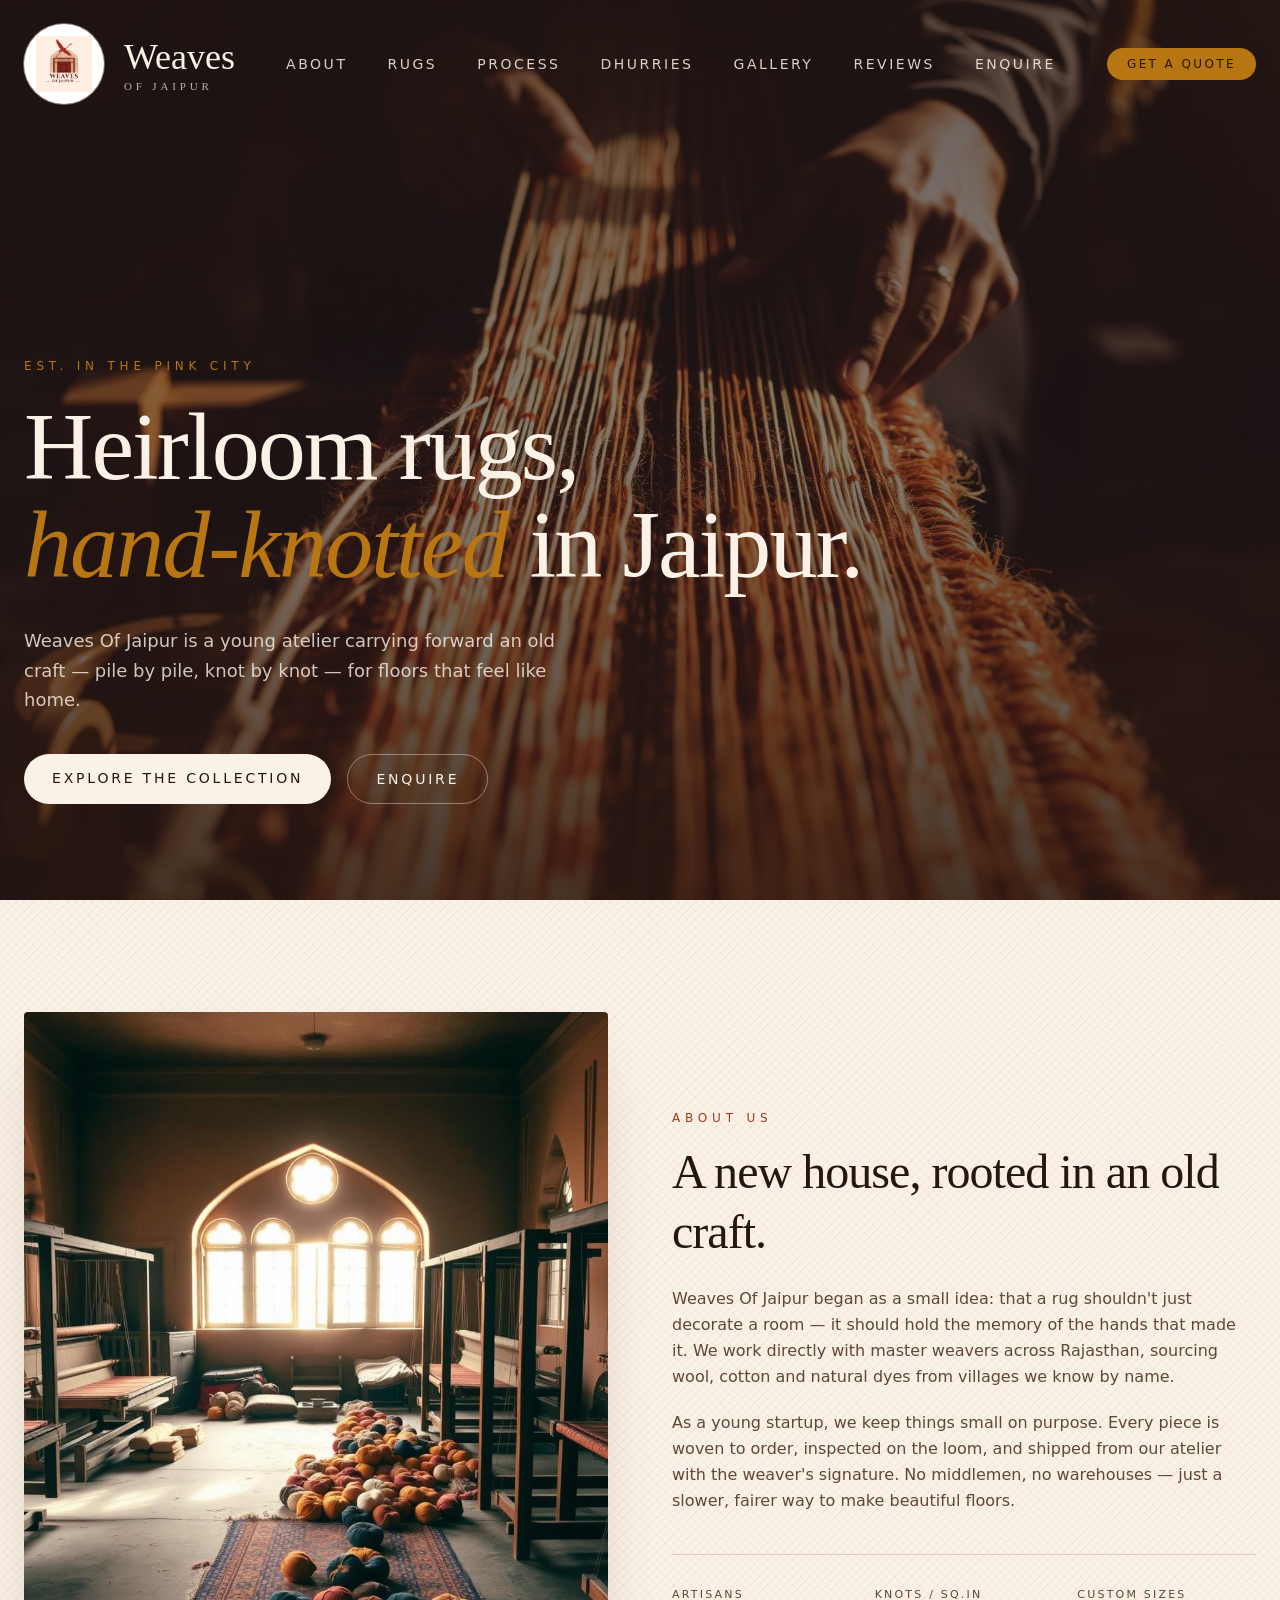
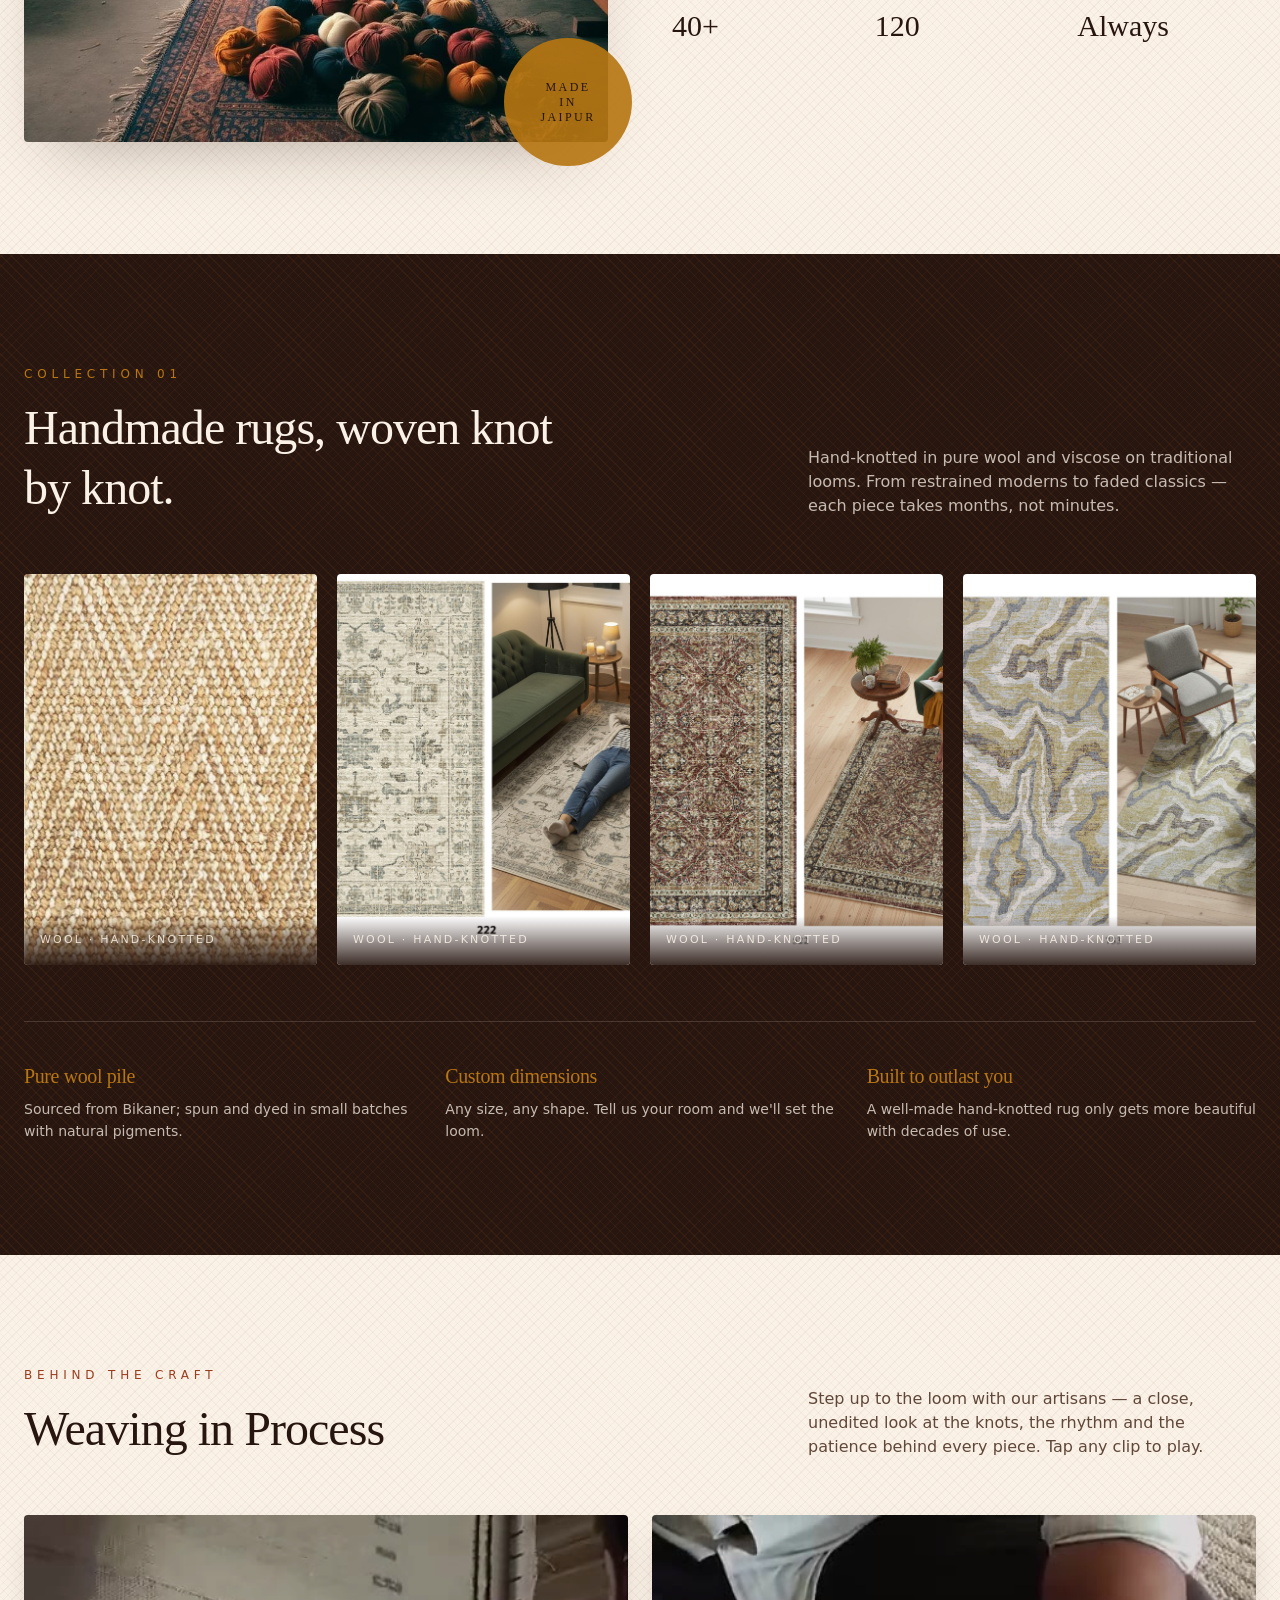
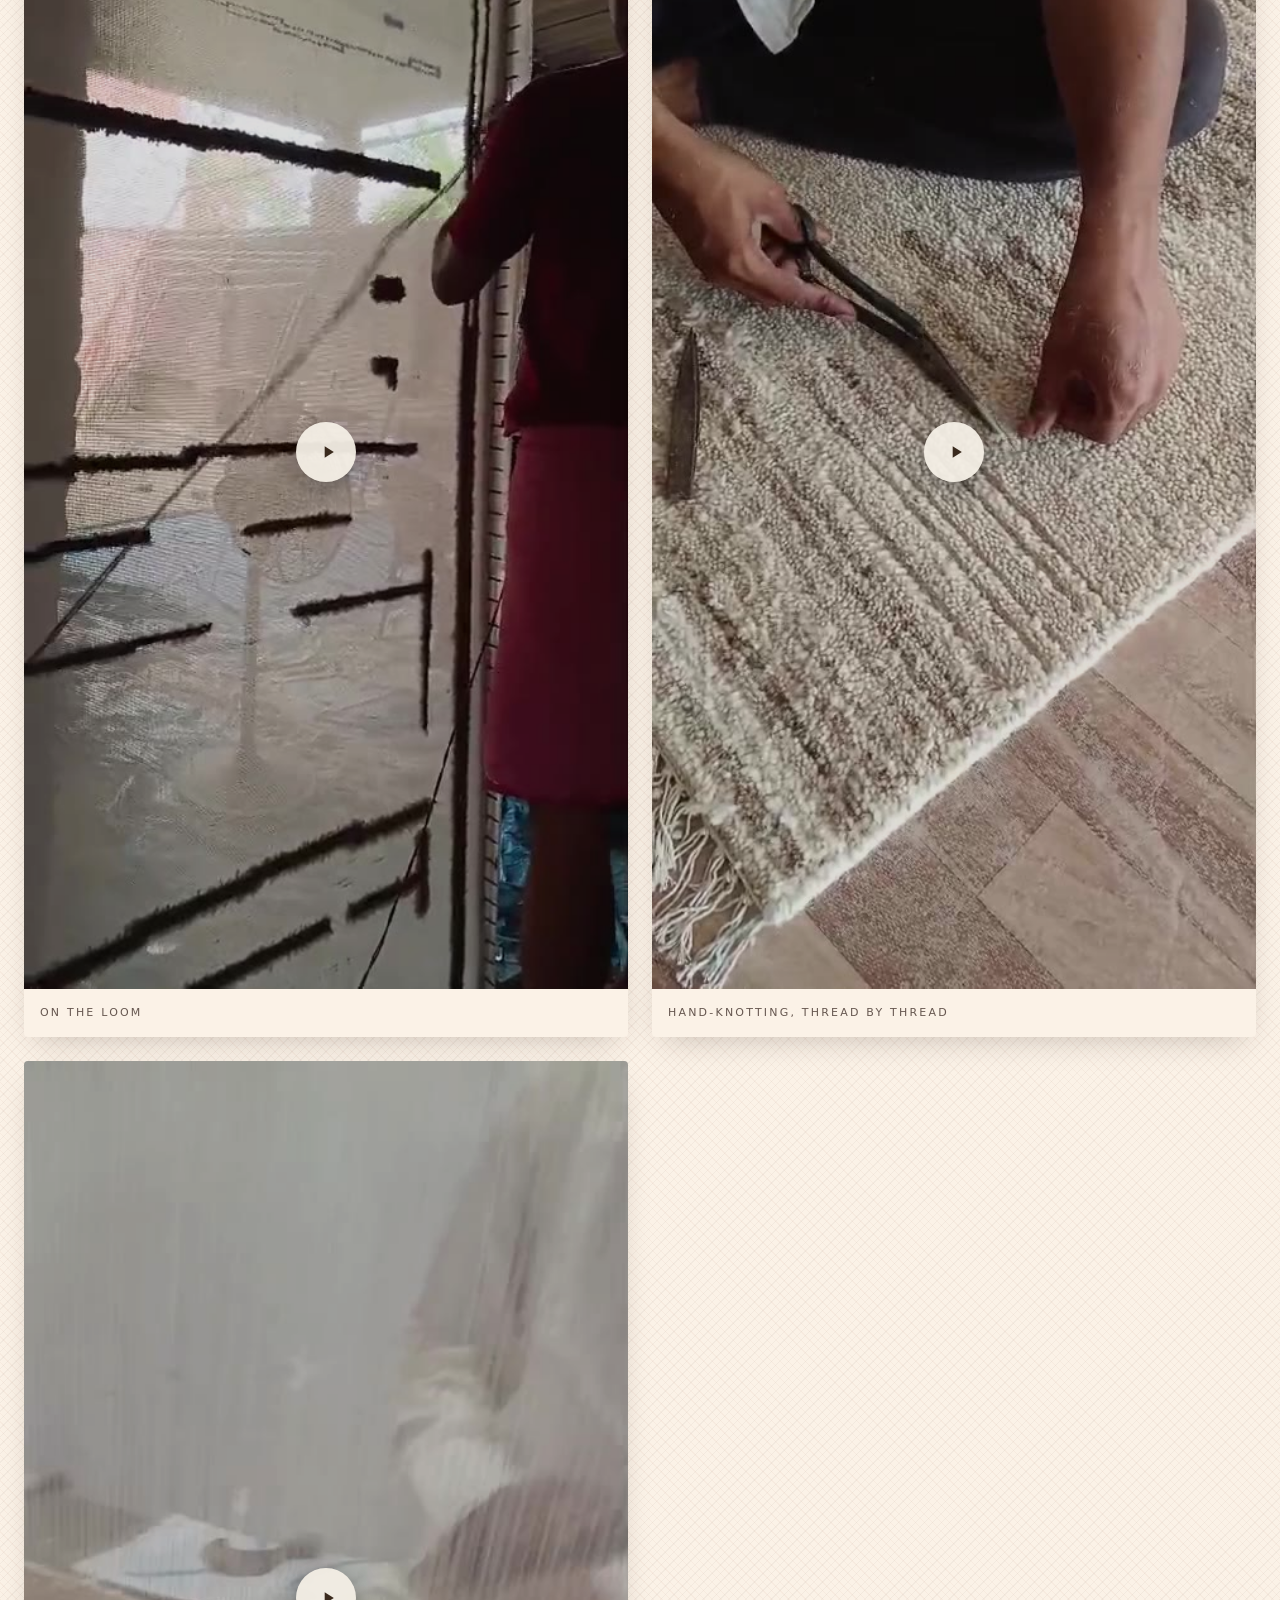
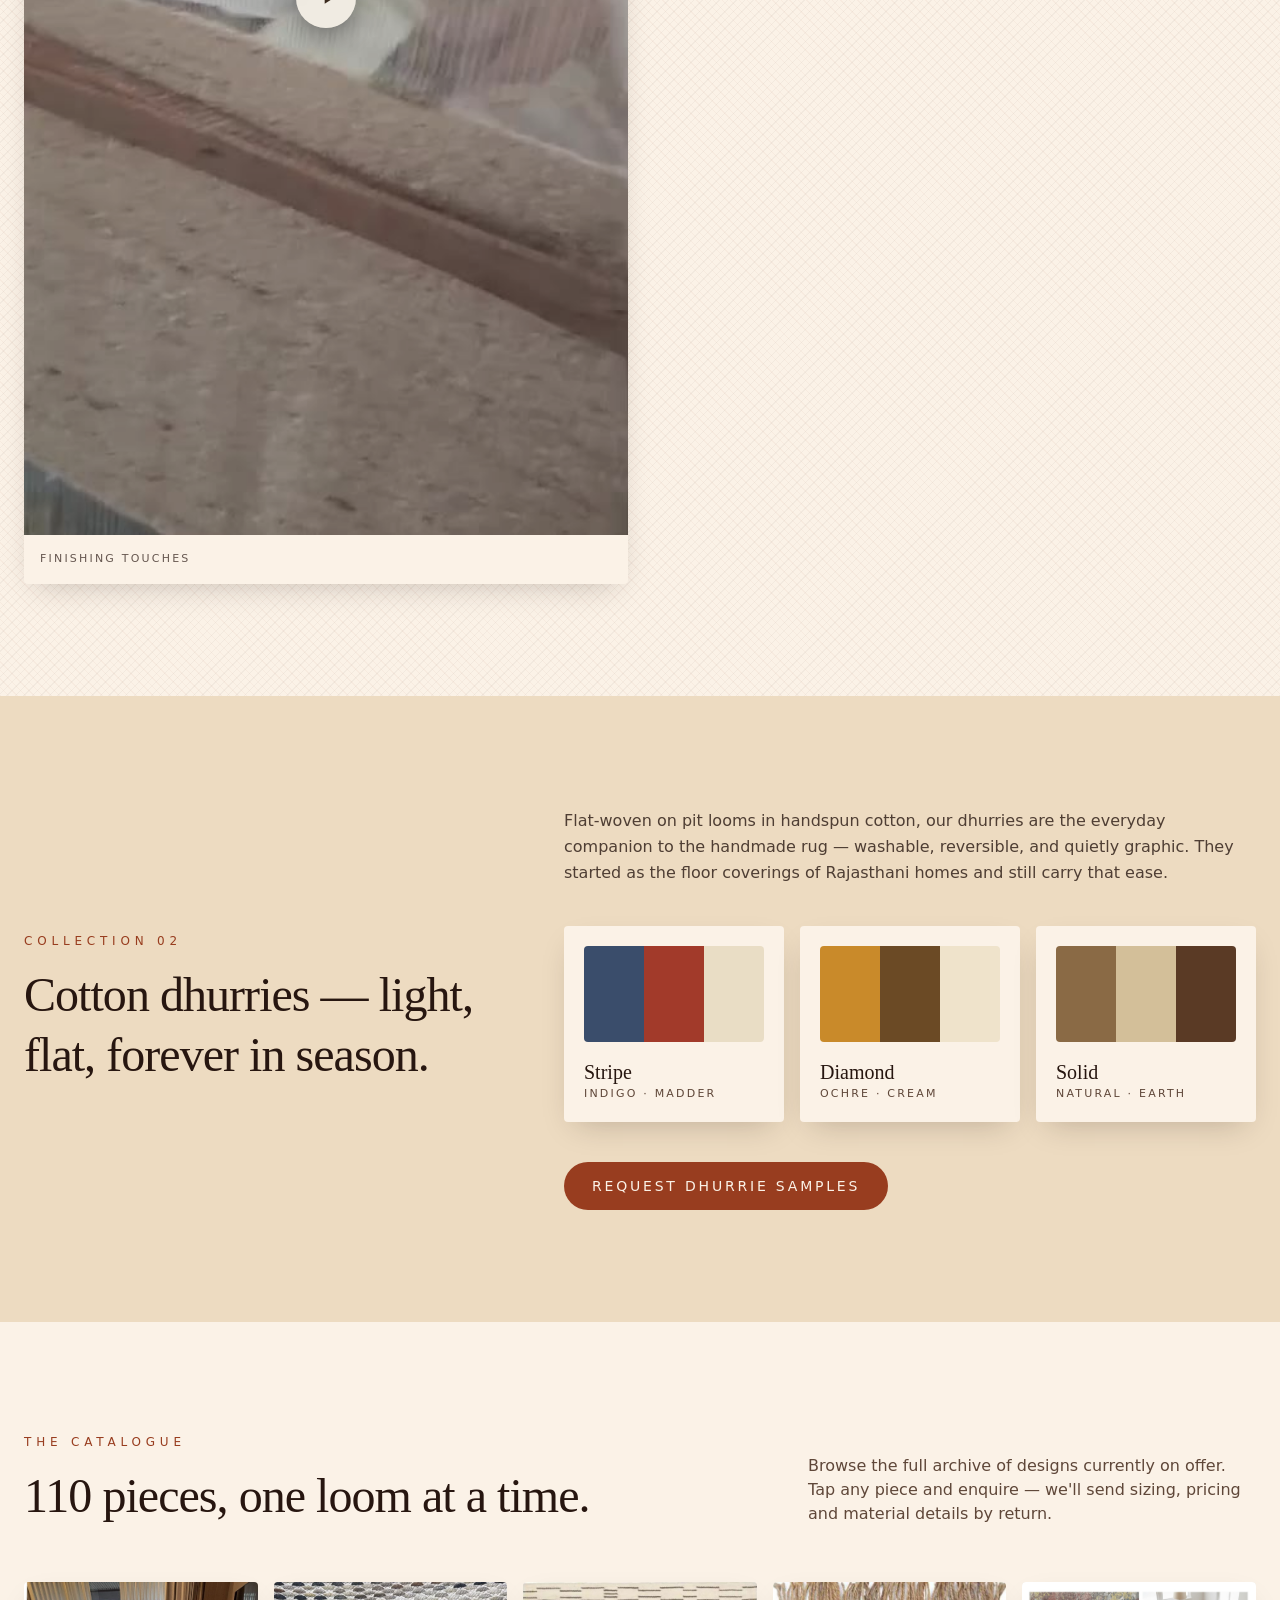
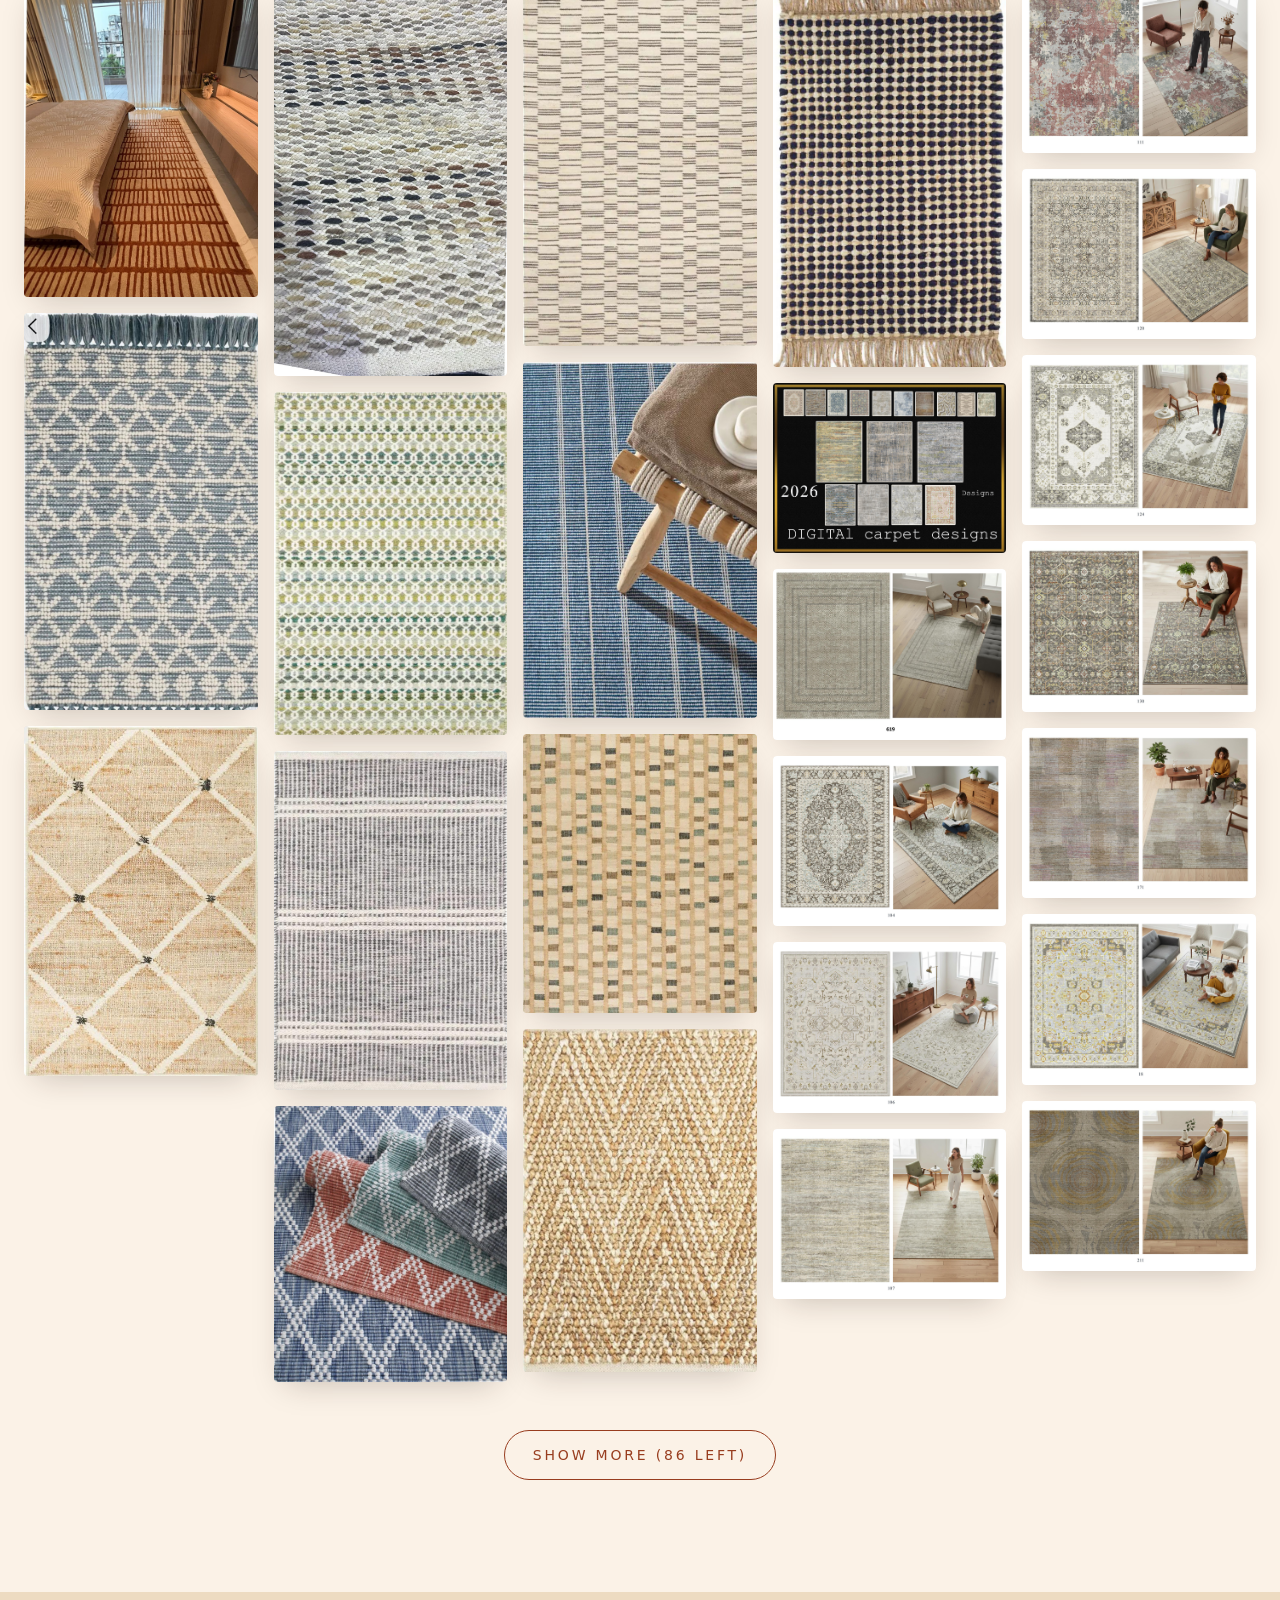
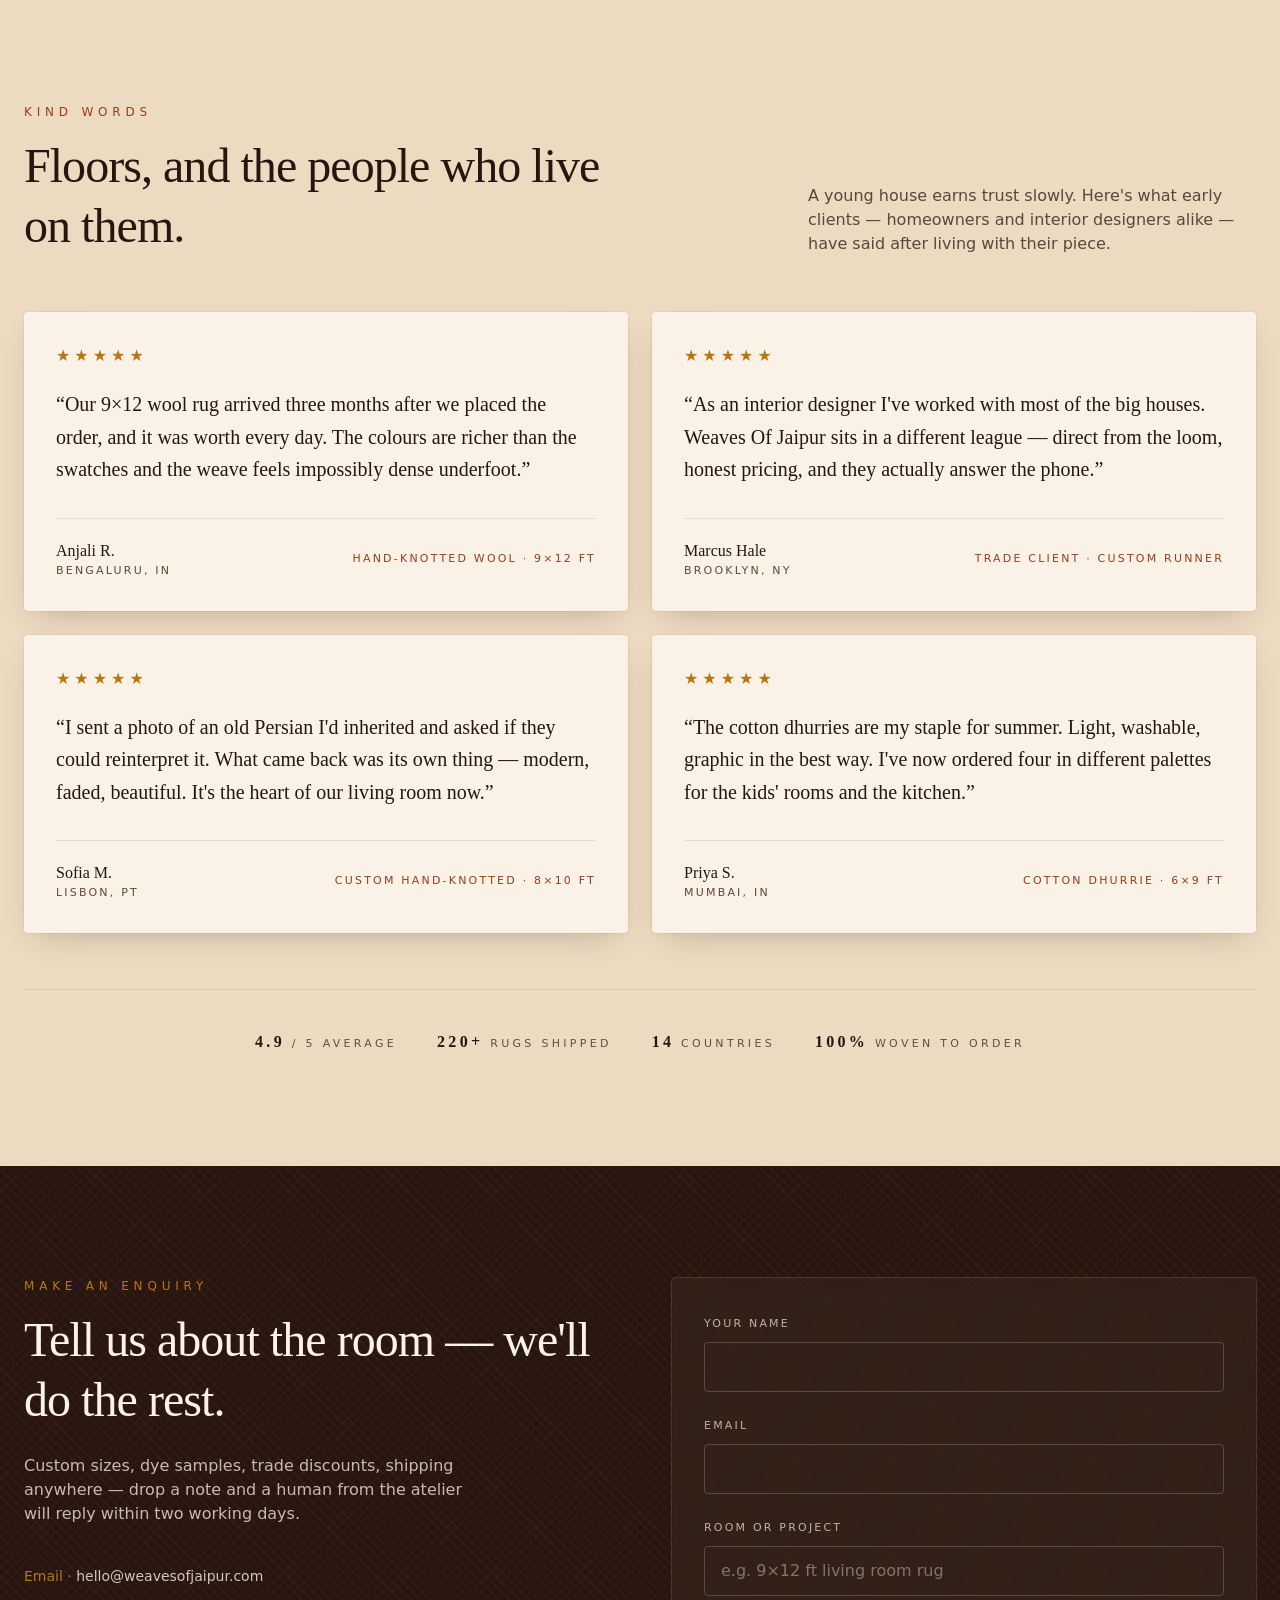
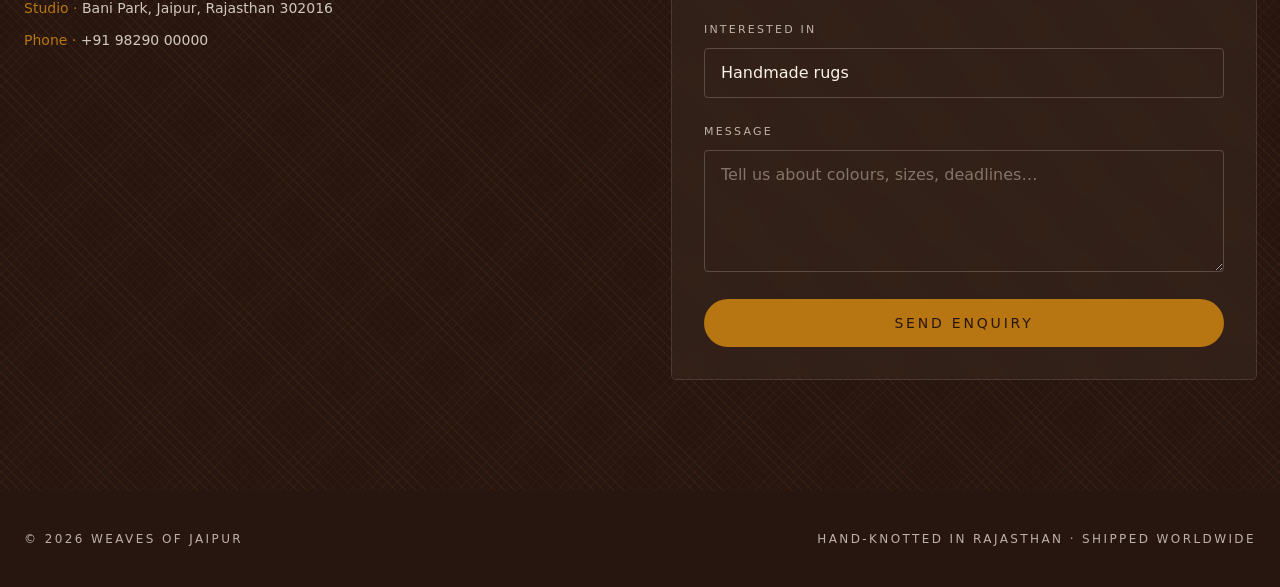
==== commit 1c349ea5: "index.html" ====
--- a/index.html
+++ b/index.html
@@ -1,7 +1,35 @@
 <!DOCTYPE html>
 <html lang="en"><head><meta http-equiv="Content-Type" content="text/html; charset=UTF-8"><meta name="viewport" content="width=device-width, initial-scale=1"><link rel="preload" as="image" href="weaves-logo.jpg"><link rel="preload" as="image" href="hero-weaving.jpg"><link rel="stylesheet" href="style.css" data-precedence="default"><link rel="stylesheet" href="css2" data-precedence="default"><title>Weaves Of Jaipur — Handmade Rugs &amp; Cotton Dhurries</title><meta name="author" content="Lovable"><meta property="og:type" content="website"><meta name="twitter:card" content="summary"><meta name="twitter:site" content="@Lovable"><meta name="description" content="Heirloom handmade rugs and cotton dhurries woven by master artisans in Jaipur. Earthy, modern, made to last generations."><meta property="og:title" content="Weaves Of Jaipur"><meta property="og:description" content="Heirloom handmade rugs and cotton dhurries from Jaipur&#39;s master artisans."><meta property="og:image" content="hero-weaving.jpg"><meta name="twitter:image" content="hero-weaving.jpg"><link rel="preconnect" href="https://fonts.googleapis.com/"><link rel="preconnect" href="https://fonts.gstatic.com/" crossorigin="anonymous">
  
-<meta name="twitter:title" content="Weaves Of Jaipur"><meta name="twitter:description" content="Heirloom handmade rugs and cotton dhurries from Jaipur&amp;#x27;s master artisans."></head><body><!--$--><div class="min-h-screen bg-background text-foreground"><header class="absolute top-0 left-0 right-0 z-30"><div class="mx-auto flex max-w-7xl items-center justify-between gap-8 px-6 py-6"><a href="#top" class="flex items-center gap-5 text-cream"><img src="weaves-logo.jpg" alt="Weaves Of Jaipur" class="h-20 w-20 rounded-full bg-cream object-cover ring-1 ring-cream/40"><span class="font-display text-3xl leading-tight sm:text-4xl">Weaves<span class="block text-[11px] uppercase tracking-[0.35em] opacity-70">of Jaipur</span></span></a><nav class="hidden gap-10 text-sm uppercase tracking-[0.18em] text-cream/85 lg:flex"><a href="#about" class="hover:text-cream">About</a><a href="#handmade" class="hover:text-cream">RUGS</a><a href="#dhurries" class="hover:text-cream">Dhurries</a><a href="#gallery" class="hover:text-cream">Gallery</a><a href="#reviews" class="hover:text-cream">Reviews</a><a href="#enquiry" class="hover:text-cream">Enquire</a></nav><a href="#enquiry" class="hidden rounded-full bg-ochre px-5 py-2 text-xs uppercase tracking-[0.2em] text-espresso transition hover:bg-cream lg:inline-block">Get a quote</a><button type="button" aria-label="Open menu" aria-expanded="false" class="grid h-12 w-12 place-items-center rounded-full bg-cream/10 text-cream ring-1 ring-cream/30 backdrop-blur transition hover:bg-cream/20 lg:hidden"><svg xmlns="http://www.w3.org/2000/svg" width="22" height="22" viewBox="0 0 24 24" fill="none" stroke="currentColor" stroke-width="2" stroke-linecap="round" stroke-linejoin="round" class="lucide lucide-menu" aria-hidden="true"><path d="M4 5h16"></path><path d="M4 12h16"></path><path d="M4 19h16"></path></svg></button></div></header><section id="top" class="relative isolate min-h-[100svh] overflow-hidden"><img src="hero-weaving.jpg" alt="Artisan weaving a rug on a loom in Jaipur" width="1920" height="1280" class="absolute inset-0 h-full w-full object-cover"><div class="absolute inset-0 bg-gradient-to-b from-espresso/70 via-espresso/55 to-espresso/85"></div><div class="relative z-10 mx-auto flex min-h-[100svh] max-w-7xl flex-col justify-end px-6 pb-24 pt-40"><p class="mb-6 text-xs uppercase tracking-[0.4em] text-ochre">Est. in the Pink City</p><h1 class="max-w-4xl font-display text-5xl font-light leading-[1.02] text-cream sm:text-7xl md:text-8xl">Heirloom rugs,<br><span class="italic text-ochre">hand-knotted</span> in Jaipur.</h1><p class="mt-8 max-w-xl text-lg leading-relaxed text-cream/80">Weaves Of Jaipur is a young atelier carrying forward an old craft — pile by pile, knot by knot — for floors that feel like home.</p><div class="mt-10 flex flex-wrap gap-4"><a href="#gallery" class="rounded-full bg-cream px-7 py-3.5 text-sm uppercase tracking-[0.2em] text-espresso transition hover:bg-ochre">Explore the collection</a><a href="#enquiry" class="rounded-full border border-cream/40 px-7 py-3.5 text-sm uppercase tracking-[0.2em] text-cream transition hover:border-cream">Enquire</a></div></div></section><section id="about" class="bg-weave py-28"><div class="mx-auto grid max-w-7xl gap-16 px-6 md:grid-cols-2 md:items-center"><div class="relative"><img src="about-workshop.jpg" alt="Inside the Weaves Of Jaipur workshop" width="1600" height="1200" loading="lazy" class="aspect-[4/5] w-full rounded-sm object-cover shadow-[var(--shadow-soft)]"><div class="absolute -bottom-6 -right-6 hidden h-32 w-32 rounded-full bg-ochre/90 md:grid md:place-items-center"><span class="text-center font-display text-xs uppercase leading-tight tracking-[0.2em] text-espresso">Made<br>in<br>Jaipur</span></div></div><div><p class="text-xs uppercase tracking-[0.4em] text-clay">About us</p><h2 class="mt-4 font-display text-4xl leading-tight text-espresso sm:text-5xl">A new house, rooted in an old craft.</h2><div class="mt-6 space-y-5 text-base leading-relaxed text-muted-foreground"><p>Weaves Of Jaipur began as a small idea: that a rug shouldn't just decorate a room — it should hold the memory of the hands that made it. We work directly with master weavers across Rajasthan, sourcing wool, cotton and natural dyes from villages we know by name.</p><p>As a young startup, we keep things small on purpose. Every piece is woven to order, inspected on the loom, and shipped from our atelier with the weaver's signature. No middlemen, no warehouses — just a slower, fairer way to make beautiful floors.</p></div><dl class="mt-10 grid grid-cols-3 gap-6 border-t border-border pt-8"><div><dt class="text-[11px] uppercase tracking-[0.2em] text-muted-foreground">Artisans</dt><dd class="mt-1 font-display text-3xl text-espresso">40+</dd></div><div><dt class="text-[11px] uppercase tracking-[0.2em] text-muted-foreground">Knots / sq.in</dt><dd class="mt-1 font-display text-3xl text-espresso">120</dd></div><div><dt class="text-[11px] uppercase tracking-[0.2em] text-muted-foreground">Custom sizes</dt><dd class="mt-1 font-display text-3xl text-espresso">Always</dd></div></dl></div></div></section><section id="handmade" class="bg-espresso py-28 text-cream bg-weave-dark"><div class="mx-auto max-w-7xl px-6"><div class="flex flex-col gap-6 md:flex-row md:items-end md:justify-between"><div class="max-w-xl"><p class="text-xs uppercase tracking-[0.4em] text-ochre">Collection 01</p><h2 class="mt-4 font-display text-4xl leading-tight sm:text-5xl">Handmade rugs, woven knot by knot.</h2></div><p class="max-w-md text-cream/75">Hand-knotted in pure wool and viscose on traditional looms. From restrained moderns to faded classics — each piece takes months, not minutes.</p></div><div class="mt-14 grid gap-5 sm:grid-cols-2 lg:grid-cols-4"><figure class="group relative overflow-hidden rounded-sm bg-cream/5"><img src="rug-12.jpg" alt="Handmade rug 1" loading="lazy" class="aspect-[3/4] w-full object-cover transition duration-700 group-hover:scale-105"><figcaption class="absolute inset-x-0 bottom-0 bg-gradient-to-t from-espresso/90 to-transparent p-4 text-[11px] uppercase tracking-[0.2em] text-cream/85">Wool · Hand-knotted</figcaption></figure><figure class="group relative overflow-hidden rounded-sm bg-cream/5"><img src="rug-26.jpg" alt="Handmade rug 2" loading="lazy" class="aspect-[3/4] w-full object-cover transition duration-700 group-hover:scale-105"><figcaption class="absolute inset-x-0 bottom-0 bg-gradient-to-t from-espresso/90 to-transparent p-4 text-[11px] uppercase tracking-[0.2em] text-cream/85">Wool · Hand-knotted</figcaption></figure><figure class="group relative overflow-hidden rounded-sm bg-cream/5"><img src="rug-57.jpg" alt="Handmade rug 3" loading="lazy" class="aspect-[3/4] w-full object-cover transition duration-700 group-hover:scale-105"><figcaption class="absolute inset-x-0 bottom-0 bg-gradient-to-t from-espresso/90 to-transparent p-4 text-[11px] uppercase tracking-[0.2em] text-cream/85">Wool · Hand-knotted</figcaption></figure><figure class="group relative overflow-hidden rounded-sm bg-cream/5"><img src="rug-80.jpg" alt="Handmade rug 4" loading="lazy" class="aspect-[3/4] w-full object-cover transition duration-700 group-hover:scale-105"><figcaption class="absolute inset-x-0 bottom-0 bg-gradient-to-t from-espresso/90 to-transparent p-4 text-[11px] uppercase tracking-[0.2em] text-cream/85">Wool · Hand-knotted</figcaption></figure></div><ul class="mt-14 grid gap-8 border-t border-cream/15 pt-10 md:grid-cols-3"><li><h3 class="font-display text-xl text-ochre">Pure wool pile</h3><p class="mt-2 text-sm leading-relaxed text-cream/75">Sourced from Bikaner; spun and dyed in small batches with natural pigments.</p></li><li><h3 class="font-display text-xl text-ochre">Custom dimensions</h3><p class="mt-2 text-sm leading-relaxed text-cream/75">Any size, any shape. Tell us your room and we'll set the loom.</p></li><li><h3 class="font-display text-xl text-ochre">Built to outlast you</h3><p class="mt-2 text-sm leading-relaxed text-cream/75">A well-made hand-knotted rug only gets more beautiful with decades of use.</p></li></ul></div></section><section id="dhurries" class="bg-sand py-28"><div class="mx-auto grid max-w-7xl gap-16 px-6 md:grid-cols-12 md:items-center"><div class="md:col-span-5"><p class="text-xs uppercase tracking-[0.4em] text-clay">Collection 02</p><h2 class="mt-4 font-display text-4xl leading-tight text-espresso sm:text-5xl">Cotton dhurries — light, flat, forever in season.</h2></div><div class="md:col-span-7"><p class="text-base leading-relaxed text-espresso/80">Flat-woven on pit looms in handspun cotton, our dhurries are the everyday companion to the handmade rug — washable, reversible, and quietly graphic. They started as the floor coverings of Rajasthani homes and still carry that ease.</p><div class="mt-10 grid gap-4 sm:grid-cols-3"><div class="rounded-sm bg-cream p-5 shadow-[var(--shadow-card)]"><div class="flex h-24 overflow-hidden rounded-sm"><div class="flex-1" style="background-color:#3a4d6b"></div><div class="flex-1" style="background-color:#a23a2a"></div><div class="flex-1" style="background-color:#e9ddc5"></div></div><p class="mt-4 font-display text-xl text-espresso">Stripe</p><p class="text-[11px] uppercase tracking-[0.2em] text-muted-foreground">Indigo · Madder</p></div><div class="rounded-sm bg-cream p-5 shadow-[var(--shadow-card)]"><div class="flex h-24 overflow-hidden rounded-sm"><div class="flex-1" style="background-color:#c98a2a"></div><div class="flex-1" style="background-color:#6b4a25"></div><div class="flex-1" style="background-color:#efe3cb"></div></div><p class="mt-4 font-display text-xl text-espresso">Diamond</p><p class="text-[11px] uppercase tracking-[0.2em] text-muted-foreground">Ochre · Cream</p></div><div class="rounded-sm bg-cream p-5 shadow-[var(--shadow-card)]"><div class="flex h-24 overflow-hidden rounded-sm"><div class="flex-1" style="background-color:#8a6a45"></div><div class="flex-1" style="background-color:#d3bf99"></div><div class="flex-1" style="background-color:#5a3a25"></div></div><p class="mt-4 font-display text-xl text-espresso">Solid</p><p class="text-[11px] uppercase tracking-[0.2em] text-muted-foreground">Natural · Earth</p></div></div><a href="#enquiry" class="mt-10 inline-block rounded-full bg-clay px-7 py-3.5 text-sm uppercase tracking-[0.2em] text-cream transition hover:bg-espresso">Request dhurrie samples</a></div></div></section><section id="gallery" class="bg-background py-28"><div class="mx-auto max-w-7xl px-6"><div class="flex flex-col gap-6 md:flex-row md:items-end md:justify-between"><div><p class="text-xs uppercase tracking-[0.4em] text-clay">The catalogue</p><h2 class="mt-4 font-display text-4xl leading-tight text-espresso sm:text-5xl">110<!-- --> pieces, one loom at a time.</h2></div><p class="max-w-md text-muted-foreground">Browse the full archive of designs currently on offer. Tap any piece and enquire — we'll send sizing, pricing and material details by return.</p></div><div class="mt-14 columns-2 gap-4 sm:columns-3 lg:columns-4 xl:columns-5 [&amp;&gt;*]:mb-4 [&amp;&gt;*]:break-inside-avoid"><a href="#enquiry" class="group block overflow-hidden rounded-sm bg-muted shadow-[var(--shadow-card)]"><img src="rug-2.jpg" alt="Rug design 2" loading="lazy" class="w-full transition duration-700 group-hover:scale-[1.04]"></a><a href="#enquiry" class="group block overflow-hidden rounded-sm bg-muted shadow-[var(--shadow-card)]"><img src="rug-3.jpg" alt="Rug design 3" loading="lazy" class="w-full transition duration-700 group-hover:scale-[1.04]"></a><a href="#enquiry" class="group block overflow-hidden rounded-sm bg-muted shadow-[var(--shadow-card)]"><img src="rug-4.jpg" alt="Rug design 4" loading="lazy" class="w-full transition duration-700 group-hover:scale-[1.04]"></a><a href="#enquiry" class="group block overflow-hidden rounded-sm bg-muted shadow-[var(--shadow-card)]"><img src="rug-5.jpg" alt="Rug design 5" loading="lazy" class="w-full transition duration-700 group-hover:scale-[1.04]"></a><a href="#enquiry" class="group block overflow-hidden rounded-sm bg-muted shadow-[var(--shadow-card)]"><img src="rug-6.jpg" alt="Rug design 6" loading="lazy" class="w-full transition duration-700 group-hover:scale-[1.04]"></a><a href="#enquiry" class="group block overflow-hidden rounded-sm bg-muted shadow-[var(--shadow-card)]"><img src="rug-7.jpg" alt="Rug design 7" loading="lazy" class="w-full transition duration-700 group-hover:scale-[1.04]"></a><a href="#enquiry" class="group block overflow-hidden rounded-sm bg-muted shadow-[var(--shadow-card)]"><img src="rug-8.jpg" alt="Rug design 8" loading="lazy" class="w-full transition duration-700 group-hover:scale-[1.04]"></a><a href="#enquiry" class="group block overflow-hidden rounded-sm bg-muted shadow-[var(--shadow-card)]"><img src="rug-9.jpg" alt="Rug design 9" loading="lazy" class="w-full transition duration-700 group-hover:scale-[1.04]"></a><a href="#enquiry" class="group block overflow-hidden rounded-sm bg-muted shadow-[var(--shadow-card)]"><img src="rug-10.jpg" alt="Rug design 10" loading="lazy" class="w-full transition duration-700 group-hover:scale-[1.04]"></a><a href="#enquiry" class="group block overflow-hidden rounded-sm bg-muted shadow-[var(--shadow-card)]"><img src="rug-11.jpg" alt="Rug design 11" loading="lazy" class="w-full transition duration-700 group-hover:scale-[1.04]"></a><a href="#enquiry" class="group block overflow-hidden rounded-sm bg-muted shadow-[var(--shadow-card)]"><img src="rug-12.jpg" alt="Rug design 12" loading="lazy" class="w-full transition duration-700 group-hover:scale-[1.04]"></a><a href="#enquiry" class="group block overflow-hidden rounded-sm bg-muted shadow-[var(--shadow-card)]"><img src="rug-13.jpg" alt="Rug design 13" loading="lazy" class="w-full transition duration-700 group-hover:scale-[1.04]"></a><a href="#enquiry" class="group block overflow-hidden rounded-sm bg-muted shadow-[var(--shadow-card)]"><img src="rug-14.jpg" alt="Rug design 14" loading="lazy" class="w-full transition duration-700 group-hover:scale-[1.04]"></a><a href="#enquiry" class="group block overflow-hidden rounded-sm bg-muted shadow-[var(--shadow-card)]"><img src="rug-15.jpg" alt="Rug design 15" loading="lazy" class="w-full transition duration-700 group-hover:scale-[1.04]"></a><a href="#enquiry" class="group block overflow-hidden rounded-sm bg-muted shadow-[var(--shadow-card)]"><img src="rug-16.jpg" alt="Rug design 16" loading="lazy" class="w-full transition duration-700 group-hover:scale-[1.04]"></a><a href="#enquiry" class="group block overflow-hidden rounded-sm bg-muted shadow-[var(--shadow-card)]"><img src="rug-17.jpg" alt="Rug design 17" loading="lazy" class="w-full transition duration-700 group-hover:scale-[1.04]"></a><a href="#enquiry" class="group block overflow-hidden rounded-sm bg-muted shadow-[var(--shadow-card)]"><img src="rug-18.jpg" alt="Rug design 18" loading="lazy" class="w-full transition duration-700 group-hover:scale-[1.04]"></a><a href="#enquiry" class="group block overflow-hidden rounded-sm bg-muted shadow-[var(--shadow-card)]"><img src="rug-19.jpg" alt="Rug design 19" loading="lazy" class="w-full transition duration-700 group-hover:scale-[1.04]"></a><a href="#enquiry" class="group block overflow-hidden rounded-sm bg-muted shadow-[var(--shadow-card)]"><img src="rug-20.jpg" alt="Rug design 20" loading="lazy" class="w-full transition duration-700 group-hover:scale-[1.04]"></a><a href="#enquiry" class="group block overflow-hidden rounded-sm bg-muted shadow-[var(--shadow-card)]"><img src="rug-21.jpg" alt="Rug design 21" loading="lazy" class="w-full transition duration-700 group-hover:scale-[1.04]"></a><a href="#enquiry" class="group block overflow-hidden rounded-sm bg-muted shadow-[var(--shadow-card)]"><img src="rug-22.jpg" alt="Rug design 22" loading="lazy" class="w-full transition duration-700 group-hover:scale-[1.04]"></a><a href="#enquiry" class="group block overflow-hidden rounded-sm bg-muted shadow-[var(--shadow-card)]"><img src="rug-23.jpg" alt="Rug design 23" loading="lazy" class="w-full transition duration-700 group-hover:scale-[1.04]"></a><a href="#enquiry" class="group block overflow-hidden rounded-sm bg-muted shadow-[var(--shadow-card)]"><img src="rug-24.jpg" alt="Rug design 24" loading="lazy" class="w-full transition duration-700 group-hover:scale-[1.04]"></a><a href="#enquiry" class="group block overflow-hidden rounded-sm bg-muted shadow-[var(--shadow-card)]"><img src="rug-25.jpg" alt="Rug design 25" loading="lazy" class="w-full transition duration-700 group-hover:scale-[1.04]"></a></div><div class="mt-12 text-center"><button class="rounded-full border border-clay px-7 py-3.5 text-sm uppercase tracking-[0.2em] text-clay transition hover:bg-clay hover:text-cream">Show more (<!-- -->86<!-- --> left)</button></div></div></section><section id="reviews" class="bg-sand py-28"><div class="mx-auto max-w-7xl px-6"><div class="flex flex-col gap-6 md:flex-row md:items-end md:justify-between"><div class="max-w-xl"><p class="text-xs uppercase tracking-[0.4em] text-clay">Kind words</p><h2 class="mt-4 font-display text-4xl leading-tight text-espresso sm:text-5xl">Floors, and the people who live on them.</h2></div><p class="max-w-md text-espresso/75">A young house earns trust slowly. Here's what early clients — homeowners and interior designers alike — have said after living with their piece.</p></div><div class="mt-14 grid gap-6 md:grid-cols-2"><figure class="flex h-full flex-col justify-between rounded-sm bg-cream p-8 shadow-[var(--shadow-card)] ring-1 ring-espresso/5"><div><div class="flex gap-1 text-ochre" aria-label="5 out of 5 stars"><span aria-hidden="true">★</span><span aria-hidden="true">★</span><span aria-hidden="true">★</span><span aria-hidden="true">★</span><span aria-hidden="true">★</span></div><blockquote class="mt-5 font-display text-xl leading-relaxed text-espresso">“<!-- -->Our 9×12 wool rug arrived three months after we placed the order, and it was worth every day. The colours are richer than the swatches and the weave feels impossibly dense underfoot.<!-- -->”</blockquote></div><figcaption class="mt-8 flex items-center justify-between border-t border-espresso/10 pt-5 text-sm"><div><p class="font-display text-base text-espresso">Anjali R.</p><p class="text-[11px] uppercase tracking-[0.2em] text-muted-foreground">Bengaluru, IN</p></div><p class="max-w-[55%] text-right text-[11px] uppercase tracking-[0.2em] text-clay">Hand-knotted wool · 9×12 ft</p></figcaption></figure><figure class="flex h-full flex-col justify-between rounded-sm bg-cream p-8 shadow-[var(--shadow-card)] ring-1 ring-espresso/5"><div><div class="flex gap-1 text-ochre" aria-label="5 out of 5 stars"><span aria-hidden="true">★</span><span aria-hidden="true">★</span><span aria-hidden="true">★</span><span aria-hidden="true">★</span><span aria-hidden="true">★</span></div><blockquote class="mt-5 font-display text-xl leading-relaxed text-espresso">“<!-- -->As an interior designer I've worked with most of the big houses. Weaves Of Jaipur sits in a different league — direct from the loom, honest pricing, and they actually answer the phone.<!-- -->”</blockquote></div><figcaption class="mt-8 flex items-center justify-between border-t border-espresso/10 pt-5 text-sm"><div><p class="font-display text-base text-espresso">Marcus Hale</p><p class="text-[11px] uppercase tracking-[0.2em] text-muted-foreground">Brooklyn, NY</p></div><p class="max-w-[55%] text-right text-[11px] uppercase tracking-[0.2em] text-clay">Trade client · Custom runner</p></figcaption></figure><figure class="flex h-full flex-col justify-between rounded-sm bg-cream p-8 shadow-[var(--shadow-card)] ring-1 ring-espresso/5"><div><div class="flex gap-1 text-ochre" aria-label="5 out of 5 stars"><span aria-hidden="true">★</span><span aria-hidden="true">★</span><span aria-hidden="true">★</span><span aria-hidden="true">★</span><span aria-hidden="true">★</span></div><blockquote class="mt-5 font-display text-xl leading-relaxed text-espresso">“<!-- -->I sent a photo of an old Persian I'd inherited and asked if they could reinterpret it. What came back was its own thing — modern, faded, beautiful. It's the heart of our living room now.<!-- -->”</blockquote></div><figcaption class="mt-8 flex items-center justify-between border-t border-espresso/10 pt-5 text-sm"><div><p class="font-display text-base text-espresso">Sofia M.</p><p class="text-[11px] uppercase tracking-[0.2em] text-muted-foreground">Lisbon, PT</p></div><p class="max-w-[55%] text-right text-[11px] uppercase tracking-[0.2em] text-clay">Custom hand-knotted · 8×10 ft</p></figcaption></figure><figure class="flex h-full flex-col justify-between rounded-sm bg-cream p-8 shadow-[var(--shadow-card)] ring-1 ring-espresso/5"><div><div class="flex gap-1 text-ochre" aria-label="5 out of 5 stars"><span aria-hidden="true">★</span><span aria-hidden="true">★</span><span aria-hidden="true">★</span><span aria-hidden="true">★</span><span aria-hidden="true">★</span></div><blockquote class="mt-5 font-display text-xl leading-relaxed text-espresso">“<!-- -->The cotton dhurries are my staple for summer. Light, washable, graphic in the best way. I've now ordered four in different palettes for the kids' rooms and the kitchen.<!-- -->”</blockquote></div><figcaption class="mt-8 flex items-center justify-between border-t border-espresso/10 pt-5 text-sm"><div><p class="font-display text-base text-espresso">Priya S.</p><p class="text-[11px] uppercase tracking-[0.2em] text-muted-foreground">Mumbai, IN</p></div><p class="max-w-[55%] text-right text-[11px] uppercase tracking-[0.2em] text-clay">Cotton dhurrie · 6×9 ft</p></figcaption></figure></div><div class="mt-14 flex flex-wrap items-center justify-center gap-x-10 gap-y-4 border-t border-espresso/10 pt-10 text-center text-[11px] uppercase tracking-[0.3em] text-espresso/70"><span><strong class="font-display text-base text-espresso">4.9</strong> / 5 average</span><span><strong class="font-display text-base text-espresso">220+</strong> rugs shipped</span><span><strong class="font-display text-base text-espresso">14</strong> countries</span><span><strong class="font-display text-base text-espresso">100%</strong> woven to order</span></div></div></section><section id="enquiry" class="relative isolate overflow-hidden bg-espresso py-28 text-cream bg-weave-dark"><div class="mx-auto grid max-w-7xl gap-16 px-6 md:grid-cols-2"><div><p class="text-xs uppercase tracking-[0.4em] text-ochre">Make an enquiry</p><h2 class="mt-4 font-display text-4xl leading-tight sm:text-5xl">Tell us about the room — we'll do the rest.</h2><p class="mt-6 max-w-md text-cream/75">Custom sizes, dye samples, trade discounts, shipping anywhere — drop a note and a human from the atelier will reply within two working days.</p><ul class="mt-10 space-y-3 text-sm text-cream/80"><li><span class="text-ochre">Email · </span>hello@weavesofjaipur.com</li><li><span class="text-ochre">Studio · </span>Bani Park, Jaipur, Rajasthan 302016</li><li><span class="text-ochre">Phone · </span>+91 98290 00000</li></ul></div><form class="rounded-sm bg-cream/[0.04] p-8 ring-1 ring-cream/15 backdrop-blur"><div class="space-y-5"><div><label for="name" class="text-[11px] uppercase tracking-[0.2em] text-cream/70">Your name</label><input id="name" type="text" required="" class="mt-2 w-full rounded-sm border border-cream/20 bg-transparent px-4 py-3 text-cream placeholder:text-cream/40 focus:border-ochre focus:outline-none" name="name"></div><div><label for="email" class="text-[11px] uppercase tracking-[0.2em] text-cream/70">Email</label><input id="email" type="email" required="" class="mt-2 w-full rounded-sm border border-cream/20 bg-transparent px-4 py-3 text-cream placeholder:text-cream/40 focus:border-ochre focus:outline-none" name="email"></div><div><label for="project" class="text-[11px] uppercase tracking-[0.2em] text-cream/70">Room or project</label><input id="project" type="text" placeholder="e.g. 9×12 ft living room rug" class="mt-2 w-full rounded-sm border border-cream/20 bg-transparent px-4 py-3 text-cream placeholder:text-cream/40 focus:border-ochre focus:outline-none" name="project"></div><div><label class="text-[11px] uppercase tracking-[0.2em] text-cream/70">Interested in</label><select class="mt-2 w-full appearance-none rounded-sm border border-cream/20 bg-transparent px-4 py-3 text-cream focus:border-ochre focus:outline-none"><option class="bg-espresso">Handmade rugs</option><option class="bg-espresso">Cotton dhurries</option><option class="bg-espresso">Both</option><option class="bg-espresso">Trade / interior designer</option></select></div><div><label class="text-[11px] uppercase tracking-[0.2em] text-cream/70">Message</label><textarea rows="4" class="mt-2 w-full rounded-sm border border-cream/20 bg-transparent px-4 py-3 text-cream placeholder:text-cream/40 focus:border-ochre focus:outline-none" placeholder="Tell us about colours, sizes, deadlines…"></textarea></div><button class="w-full rounded-full bg-ochre px-7 py-3.5 text-sm uppercase tracking-[0.2em] text-espresso transition hover:bg-cream">Send enquiry</button></div></form></div></section><footer class="bg-espresso py-10 text-cream/70"><div class="mx-auto flex max-w-7xl flex-col items-center justify-between gap-4 px-6 text-xs uppercase tracking-[0.2em] md:flex-row"><p>© <!-- -->2026<!-- --> Weaves Of Jaipur</p><p>Hand-knotted in Rajasthan · Shipped worldwide</p></div></footer></div><!--/$-->
+<meta name="twitter:title" content="Weaves Of Jaipur"><meta name="twitter:description" content="Heirloom handmade rugs and cotton dhurries from Jaipur&amp;#x27;s master artisans."></head><body><!--$--><div class="min-h-screen bg-background text-foreground"><header class="absolute top-0 left-0 right-0 z-30"><div class="mx-auto flex max-w-7xl items-center justify-between gap-8 px-6 py-6"><a href="#top" class="flex items-center gap-5 text-cream"><img src="weaves-logo.jpg" alt="Weaves Of Jaipur" class="h-20 w-20 rounded-full bg-cream object-cover ring-1 ring-cream/40"><span class="font-display text-3xl leading-tight sm:text-4xl">Weaves<span class="block text-[11px] uppercase tracking-[0.35em] opacity-70">of Jaipur</span></span></a><nav class="hidden gap-10 text-sm uppercase tracking-[0.18em] text-cream/85 lg:flex"><a href="#about" class="hover:text-cream">About</a><a href="#handmade" class="hover:text-cream">RUGS</a><a href="#process" class="hover:text-cream">Process</a><a href="#dhurries" class="hover:text-cream">Dhurries</a><a href="#gallery" class="hover:text-cream">Gallery</a><a href="#reviews" class="hover:text-cream">Reviews</a><a href="#enquiry" class="hover:text-cream">Enquire</a></nav><a href="#enquiry" class="hidden rounded-full bg-ochre px-5 py-2 text-xs uppercase tracking-[0.2em] text-espresso transition hover:bg-cream lg:inline-block">Get a quote</a><button type="button" aria-label="Open menu" aria-expanded="false" class="grid h-12 w-12 place-items-center rounded-full bg-cream/10 text-cream ring-1 ring-cream/30 backdrop-blur transition hover:bg-cream/20 lg:hidden"><svg xmlns="http://www.w3.org/2000/svg" width="22" height="22" viewBox="0 0 24 24" fill="none" stroke="currentColor" stroke-width="2" stroke-linecap="round" stroke-linejoin="round" class="lucide lucide-menu" aria-hidden="true"><path d="M4 5h16"></path><path d="M4 12h16"></path><path d="M4 19h16"></path></svg></button></div></header><section id="top" class="relative isolate min-h-[100svh] overflow-hidden"><img src="hero-weaving.jpg" alt="Artisan weaving a rug on a loom in Jaipur" width="1920" height="1280" class="absolute inset-0 h-full w-full object-cover"><div class="absolute inset-0 bg-gradient-to-b from-espresso/70 via-espresso/55 to-espresso/85"></div><div class="relative z-10 mx-auto flex min-h-[100svh] max-w-7xl flex-col justify-end px-6 pb-24 pt-40"><p class="mb-6 text-xs uppercase tracking-[0.4em] text-ochre">Est. in the Pink City</p><h1 class="max-w-4xl font-display text-5xl font-light leading-[1.02] text-cream sm:text-7xl md:text-8xl">Heirloom rugs,<br><span class="italic text-ochre">hand-knotted</span> in Jaipur.</h1><p class="mt-8 max-w-xl text-lg leading-relaxed text-cream/80">Weaves Of Jaipur is a young atelier carrying forward an old craft — pile by pile, knot by knot — for floors that feel like home.</p><div class="mt-10 flex flex-wrap gap-4"><a href="#gallery" class="rounded-full bg-cream px-7 py-3.5 text-sm uppercase tracking-[0.2em] text-espresso transition hover:bg-ochre">Explore the collection</a><a href="#enquiry" class="rounded-full border border-cream/40 px-7 py-3.5 text-sm uppercase tracking-[0.2em] text-cream transition hover:border-cream">Enquire</a></div></div></section><section id="about" class="bg-weave py-28"><div class="mx-auto grid max-w-7xl gap-16 px-6 md:grid-cols-2 md:items-center"><div class="relative"><img src="about-workshop.jpg" alt="Inside the Weaves Of Jaipur workshop" width="1600" height="1200" loading="lazy" class="aspect-[4/5] w-full rounded-sm object-cover shadow-[var(--shadow-soft)]"><div class="absolute -bottom-6 -right-6 hidden h-32 w-32 rounded-full bg-ochre/90 md:grid md:place-items-center"><span class="text-center font-display text-xs uppercase leading-tight tracking-[0.2em] text-espresso">Made<br>in<br>Jaipur</span></div></div><div><p class="text-xs uppercase tracking-[0.4em] text-clay">About us</p><h2 class="mt-4 font-display text-4xl leading-tight text-espresso sm:text-5xl">A new house, rooted in an old craft.</h2><div class="mt-6 space-y-5 text-base leading-relaxed text-muted-foreground"><p>Weaves Of Jaipur began as a small idea: that a rug shouldn't just decorate a room — it should hold the memory of the hands that made it. We work directly with master weavers across Rajasthan, sourcing wool, cotton and natural dyes from villages we know by name.</p><p>As a young startup, we keep things small on purpose. Every piece is woven to order, inspected on the loom, and shipped from our atelier with the weaver's signature. No middlemen, no warehouses — just a slower, fairer way to make beautiful floors.</p></div><dl class="mt-10 grid grid-cols-3 gap-6 border-t border-border pt-8"><div><dt class="text-[11px] uppercase tracking-[0.2em] text-muted-foreground">Artisans</dt><dd class="mt-1 font-display text-3xl text-espresso">40+</dd></div><div><dt class="text-[11px] uppercase tracking-[0.2em] text-muted-foreground">Knots / sq.in</dt><dd class="mt-1 font-display text-3xl text-espresso">120</dd></div><div><dt class="text-[11px] uppercase tracking-[0.2em] text-muted-foreground">Custom sizes</dt><dd class="mt-1 font-display text-3xl text-espresso">Always</dd></div></dl></div></div></section><section id="handmade" class="bg-espresso py-28 text-cream bg-weave-dark"><div class="mx-auto max-w-7xl px-6"><div class="flex flex-col gap-6 md:flex-row md:items-end md:justify-between"><div class="max-w-xl"><p class="text-xs uppercase tracking-[0.4em] text-ochre">Collection 01</p><h2 class="mt-4 font-display text-4xl leading-tight sm:text-5xl">Handmade rugs, woven knot by knot.</h2></div><p class="max-w-md text-cream/75">Hand-knotted in pure wool and viscose on traditional looms. From restrained moderns to faded classics — each piece takes months, not minutes.</p></div><div class="mt-14 grid gap-5 sm:grid-cols-2 lg:grid-cols-4"><figure class="group relative overflow-hidden rounded-sm bg-cream/5"><img src="rug-12.jpg" alt="Handmade rug 1" loading="lazy" class="aspect-[3/4] w-full object-cover transition duration-700 group-hover:scale-105"><figcaption class="absolute inset-x-0 bottom-0 bg-gradient-to-t from-espresso/90 to-transparent p-4 text-[11px] uppercase tracking-[0.2em] text-cream/85">Wool · Hand-knotted</figcaption></figure><figure class="group relative overflow-hidden rounded-sm bg-cream/5"><img src="rug-26.jpg" alt="Handmade rug 2" loading="lazy" class="aspect-[3/4] w-full object-cover transition duration-700 group-hover:scale-105"><figcaption class="absolute inset-x-0 bottom-0 bg-gradient-to-t from-espresso/90 to-transparent p-4 text-[11px] uppercase tracking-[0.2em] text-cream/85">Wool · Hand-knotted</figcaption></figure><figure class="group relative overflow-hidden rounded-sm bg-cream/5"><img src="rug-57.jpg" alt="Handmade rug 3" loading="lazy" class="aspect-[3/4] w-full object-cover transition duration-700 group-hover:scale-105"><figcaption class="absolute inset-x-0 bottom-0 bg-gradient-to-t from-espresso/90 to-transparent p-4 text-[11px] uppercase tracking-[0.2em] text-cream/85">Wool · Hand-knotted</figcaption></figure><figure class="group relative overflow-hidden rounded-sm bg-cream/5"><img src="rug-80.jpg" alt="Handmade rug 4" loading="lazy" class="aspect-[3/4] w-full object-cover transition duration-700 group-hover:scale-105"><figcaption class="absolute inset-x-0 bottom-0 bg-gradient-to-t from-espresso/90 to-transparent p-4 text-[11px] uppercase tracking-[0.2em] text-cream/85">Wool · Hand-knotted</figcaption></figure></div><ul class="mt-14 grid gap-8 border-t border-cream/15 pt-10 md:grid-cols-3"><li><h3 class="font-display text-xl text-ochre">Pure wool pile</h3><p class="mt-2 text-sm leading-relaxed text-cream/75">Sourced from Bikaner; spun and dyed in small batches with natural pigments.</p></li><li><h3 class="font-display text-xl text-ochre">Custom dimensions</h3><p class="mt-2 text-sm leading-relaxed text-cream/75">Any size, any shape. Tell us your room and we'll set the loom.</p></li><li><h3 class="font-display text-xl text-ochre">Built to outlast you</h3><p class="mt-2 text-sm leading-relaxed text-cream/75">A well-made hand-knotted rug only gets more beautiful with decades of use.</p></li></ul></div></section><section id="process" class="bg-weave py-28">
+<div class="mx-auto max-w-7xl px-6">
+<div class="flex flex-col gap-6 md:flex-row md:items-end md:justify-between"><div class="max-w-xl"><p class="text-xs uppercase tracking-[0.4em] text-clay">Behind the craft</p><h2 class="mt-4 font-display text-4xl leading-tight text-espresso sm:text-5xl">Weaving in Process</h2></div><p class="max-w-md text-muted-foreground">Step up to the loom with our artisans — a close, unedited look at the knots, the rhythm and the patience behind every piece. Tap any clip to play.</p></div>
+<div class="mt-14 grid gap-6 sm:grid-cols-2 lg:grid-cols-3">
+<figure class="wp-card group relative overflow-hidden rounded-sm bg-cream shadow-[var(--shadow-card)]"><div class="wp-frame" style="aspect-ratio:9/16;position:relative;overflow:hidden;background:#1c1712;"><video class="wp-video" style="width:100%;height:100%;object-fit:cover;display:block;" poster="weaving-process-1.jpg" playsinline preload="none"><source src="weaving-process-1.mp4" type="video/mp4">Your browser does not support video playback.</video><button type="button" class="wp-play-btn" aria-label="Play video: On the loom" style="position:absolute;inset:0;width:100%;height:100%;display:grid;place-items:center;background:rgba(28,23,18,0.15);border:0;padding:0;cursor:pointer;"><span class="wp-play-circle" style="display:grid;place-items:center;width:60px;height:60px;border-radius:9999px;background:rgba(245,240,230,0.94);box-shadow:0 8px 24px rgba(0,0,0,0.35);"><svg width="20" height="20" viewBox="0 0 24 24" fill="none" style="margin-left:3px;"><path d="M8 5v14l11-7L8 5Z" fill="#3a2a1d"></path></svg></span></button></div><figcaption class="p-4 text-[11px] uppercase tracking-[0.2em] text-espresso/70">On the loom</figcaption></figure>
+<figure class="wp-card group relative overflow-hidden rounded-sm bg-cream shadow-[var(--shadow-card)]"><div class="wp-frame" style="aspect-ratio:9/16;position:relative;overflow:hidden;background:#1c1712;"><video class="wp-video" style="width:100%;height:100%;object-fit:cover;display:block;" poster="weaving-process-2.jpg" playsinline preload="none"><source src="weaving-process-2.mp4" type="video/mp4">Your browser does not support video playback.</video><button type="button" class="wp-play-btn" aria-label="Play video: Hand-knotting, thread by thread" style="position:absolute;inset:0;width:100%;height:100%;display:grid;place-items:center;background:rgba(28,23,18,0.15);border:0;padding:0;cursor:pointer;"><span class="wp-play-circle" style="display:grid;place-items:center;width:60px;height:60px;border-radius:9999px;background:rgba(245,240,230,0.94);box-shadow:0 8px 24px rgba(0,0,0,0.35);"><svg width="20" height="20" viewBox="0 0 24 24" fill="none" style="margin-left:3px;"><path d="M8 5v14l11-7L8 5Z" fill="#3a2a1d"></path></svg></span></button></div><figcaption class="p-4 text-[11px] uppercase tracking-[0.2em] text-espresso/70">Hand-knotting, thread by thread</figcaption></figure>
+<figure class="wp-card group relative overflow-hidden rounded-sm bg-cream shadow-[var(--shadow-card)]"><div class="wp-frame" style="aspect-ratio:9/16;position:relative;overflow:hidden;background:#1c1712;"><video class="wp-video" style="width:100%;height:100%;object-fit:cover;display:block;" poster="weaving-process-3.jpg" playsinline preload="none"><source src="weaving-process-3.mp4" type="video/mp4">Your browser does not support video playback.</video><button type="button" class="wp-play-btn" aria-label="Play video: Finishing touches" style="position:absolute;inset:0;width:100%;height:100%;display:grid;place-items:center;background:rgba(28,23,18,0.15);border:0;padding:0;cursor:pointer;"><span class="wp-play-circle" style="display:grid;place-items:center;width:60px;height:60px;border-radius:9999px;background:rgba(245,240,230,0.94);box-shadow:0 8px 24px rgba(0,0,0,0.35);"><svg width="20" height="20" viewBox="0 0 24 24" fill="none" style="margin-left:3px;"><path d="M8 5v14l11-7L8 5Z" fill="#3a2a1d"></path></svg></span></button></div><figcaption class="p-4 text-[11px] uppercase tracking-[0.2em] text-espresso/70">Finishing touches</figcaption></figure>
+</div>
+</div>
+</section><section id="dhurries" class="bg-sand py-28"><div class="mx-auto grid max-w-7xl gap-16 px-6 md:grid-cols-12 md:items-center"><div class="md:col-span-5"><p class="text-xs uppercase tracking-[0.4em] text-clay">Collection 02</p><h2 class="mt-4 font-display text-4xl leading-tight text-espresso sm:text-5xl">Cotton dhurries — light, flat, forever in season.</h2></div><div class="md:col-span-7"><p class="text-base leading-relaxed text-espresso/80">Flat-woven on pit looms in handspun cotton, our dhurries are the everyday companion to the handmade rug — washable, reversible, and quietly graphic. They started as the floor coverings of Rajasthani homes and still carry that ease.</p><div class="mt-10 grid gap-4 sm:grid-cols-3"><div class="rounded-sm bg-cream p-5 shadow-[var(--shadow-card)]"><div class="flex h-24 overflow-hidden rounded-sm"><div class="flex-1" style="background-color:#3a4d6b"></div><div class="flex-1" style="background-color:#a23a2a"></div><div class="flex-1" style="background-color:#e9ddc5"></div></div><p class="mt-4 font-display text-xl text-espresso">Stripe</p><p class="text-[11px] uppercase tracking-[0.2em] text-muted-foreground">Indigo · Madder</p></div><div class="rounded-sm bg-cream p-5 shadow-[var(--shadow-card)]"><div class="flex h-24 overflow-hidden rounded-sm"><div class="flex-1" style="background-color:#c98a2a"></div><div class="flex-1" style="background-color:#6b4a25"></div><div class="flex-1" style="background-color:#efe3cb"></div></div><p class="mt-4 font-display text-xl text-espresso">Diamond</p><p class="text-[11px] uppercase tracking-[0.2em] text-muted-foreground">Ochre · Cream</p></div><div class="rounded-sm bg-cream p-5 shadow-[var(--shadow-card)]"><div class="flex h-24 overflow-hidden rounded-sm"><div class="flex-1" style="background-color:#8a6a45"></div><div class="flex-1" style="background-color:#d3bf99"></div><div class="flex-1" style="background-color:#5a3a25"></div></div><p class="mt-4 font-display text-xl text-espresso">Solid</p><p class="text-[11px] uppercase tracking-[0.2em] text-muted-foreground">Natural · Earth</p></div></div><a href="#enquiry" class="mt-10 inline-block rounded-full bg-clay px-7 py-3.5 text-sm uppercase tracking-[0.2em] text-cream transition hover:bg-espresso">Request dhurrie samples</a></div></div></section><section id="gallery" class="bg-background py-28"><div class="mx-auto max-w-7xl px-6"><div class="flex flex-col gap-6 md:flex-row md:items-end md:justify-between"><div><p class="text-xs uppercase tracking-[0.4em] text-clay">The catalogue</p><h2 class="mt-4 font-display text-4xl leading-tight text-espresso sm:text-5xl">110<!-- --> pieces, one loom at a time.</h2></div><p class="max-w-md text-muted-foreground">Browse the full archive of designs currently on offer. Tap any piece and enquire — we'll send sizing, pricing and material details by return.</p></div><div class="mt-14 columns-2 gap-4 sm:columns-3 lg:columns-4 xl:columns-5 [&amp;&gt;*]:mb-4 [&amp;&gt;*]:break-inside-avoid"><a href="#enquiry" class="group block overflow-hidden rounded-sm bg-muted shadow-[var(--shadow-card)]"><img src="rug-2.jpg" alt="Rug design 2" loading="lazy" class="w-full transition duration-700 group-hover:scale-[1.04]"></a><a href="#enquiry" class="group block overflow-hidden rounded-sm bg-muted shadow-[var(--shadow-card)]"><img src="rug-3.jpg" alt="Rug design 3" loading="lazy" class="w-full transition duration-700 group-hover:scale-[1.04]"></a><a href="#enquiry" class="group block overflow-hidden rounded-sm bg-muted shadow-[var(--shadow-card)]"><img src="rug-4.jpg" alt="Rug design 4" loading="lazy" class="w-full transition duration-700 group-hover:scale-[1.04]"></a><a href="#enquiry" class="group block overflow-hidden rounded-sm bg-muted shadow-[var(--shadow-card)]"><img src="rug-5.jpg" alt="Rug design 5" loading="lazy" class="w-full transition duration-700 group-hover:scale-[1.04]"></a><a href="#enquiry" class="group block overflow-hidden rounded-sm bg-muted shadow-[var(--shadow-card)]"><img src="rug-6.jpg" alt="Rug design 6" loading="lazy" class="w-full transition duration-700 group-hover:scale-[1.04]"></a><a href="#enquiry" class="group block overflow-hidden rounded-sm bg-muted shadow-[var(--shadow-card)]"><img src="rug-7.jpg" alt="Rug design 7" loading="lazy" class="w-full transition duration-700 group-hover:scale-[1.04]"></a><a href="#enquiry" class="group block overflow-hidden rounded-sm bg-muted shadow-[var(--shadow-card)]"><img src="rug-8.jpg" alt="Rug design 8" loading="lazy" class="w-full transition duration-700 group-hover:scale-[1.04]"></a><a href="#enquiry" class="group block overflow-hidden rounded-sm bg-muted shadow-[var(--shadow-card)]"><img src="rug-9.jpg" alt="Rug design 9" loading="lazy" class="w-full transition duration-700 group-hover:scale-[1.04]"></a><a href="#enquiry" class="group block overflow-hidden rounded-sm bg-muted shadow-[var(--shadow-card)]"><img src="rug-10.jpg" alt="Rug design 10" loading="lazy" class="w-full transition duration-700 group-hover:scale-[1.04]"></a><a href="#enquiry" class="group block overflow-hidden rounded-sm bg-muted shadow-[var(--shadow-card)]"><img src="rug-11.jpg" alt="Rug design 11" loading="lazy" class="w-full transition duration-700 group-hover:scale-[1.04]"></a><a href="#enquiry" class="group block overflow-hidden rounded-sm bg-muted shadow-[var(--shadow-card)]"><img src="rug-12.jpg" alt="Rug design 12" loading="lazy" class="w-full transition duration-700 group-hover:scale-[1.04]"></a><a href="#enquiry" class="group block overflow-hidden rounded-sm bg-muted shadow-[var(--shadow-card)]"><img src="rug-13.jpg" alt="Rug design 13" loading="lazy" class="w-full transition duration-700 group-hover:scale-[1.04]"></a><a href="#enquiry" class="group block overflow-hidden rounded-sm bg-muted shadow-[var(--shadow-card)]"><img src="rug-14.jpg" alt="Rug design 14" loading="lazy" class="w-full transition duration-700 group-hover:scale-[1.04]"></a><a href="#enquiry" class="group block overflow-hidden rounded-sm bg-muted shadow-[var(--shadow-card)]"><img src="rug-15.jpg" alt="Rug design 15" loading="lazy" class="w-full transition duration-700 group-hover:scale-[1.04]"></a><a href="#enquiry" class="group block overflow-hidden rounded-sm bg-muted shadow-[var(--shadow-card)]"><img src="rug-16.jpg" alt="Rug design 16" loading="lazy" class="w-full transition duration-700 group-hover:scale-[1.04]"></a><a href="#enquiry" class="group block overflow-hidden rounded-sm bg-muted shadow-[var(--shadow-card)]"><img src="rug-17.jpg" alt="Rug design 17" loading="lazy" class="w-full transition duration-700 group-hover:scale-[1.04]"></a><a href="#enquiry" class="group block overflow-hidden rounded-sm bg-muted shadow-[var(--shadow-card)]"><img src="rug-18.jpg" alt="Rug design 18" loading="lazy" class="w-full transition duration-700 group-hover:scale-[1.04]"></a><a href="#enquiry" class="group block overflow-hidden rounded-sm bg-muted shadow-[var(--shadow-card)]"><img src="rug-19.jpg" alt="Rug design 19" loading="lazy" class="w-full transition duration-700 group-hover:scale-[1.04]"></a><a href="#enquiry" class="group block overflow-hidden rounded-sm bg-muted shadow-[var(--shadow-card)]"><img src="rug-20.jpg" alt="Rug design 20" loading="lazy" class="w-full transition duration-700 group-hover:scale-[1.04]"></a><a href="#enquiry" class="group block overflow-hidden rounded-sm bg-muted shadow-[var(--shadow-card)]"><img src="rug-21.jpg" alt="Rug design 21" loading="lazy" class="w-full transition duration-700 group-hover:scale-[1.04]"></a><a href="#enquiry" class="group block overflow-hidden rounded-sm bg-muted shadow-[var(--shadow-card)]"><img src="rug-22.jpg" alt="Rug design 22" loading="lazy" class="w-full transition duration-700 group-hover:scale-[1.04]"></a><a href="#enquiry" class="group block overflow-hidden rounded-sm bg-muted shadow-[var(--shadow-card)]"><img src="rug-23.jpg" alt="Rug design 23" loading="lazy" class="w-full transition duration-700 group-hover:scale-[1.04]"></a><a href="#enquiry" class="group block overflow-hidden rounded-sm bg-muted shadow-[var(--shadow-card)]"><img src="rug-24.jpg" alt="Rug design 24" loading="lazy" class="w-full transition duration-700 group-hover:scale-[1.04]"></a><a href="#enquiry" class="group block overflow-hidden rounded-sm bg-muted shadow-[var(--shadow-card)]"><img src="rug-25.jpg" alt="Rug design 25" loading="lazy" class="w-full transition duration-700 group-hover:scale-[1.04]"></a></div><div class="mt-12 text-center"><button class="rounded-full border border-clay px-7 py-3.5 text-sm uppercase tracking-[0.2em] text-clay transition hover:bg-clay hover:text-cream">Show more (<!-- -->86<!-- --> left)</button></div></div></section><section id="reviews" class="bg-sand py-28"><div class="mx-auto max-w-7xl px-6"><div class="flex flex-col gap-6 md:flex-row md:items-end md:justify-between"><div class="max-w-xl"><p class="text-xs uppercase tracking-[0.4em] text-clay">Kind words</p><h2 class="mt-4 font-display text-4xl leading-tight text-espresso sm:text-5xl">Floors, and the people who live on them.</h2></div><p class="max-w-md text-espresso/75">A young house earns trust slowly. Here's what early clients — homeowners and interior designers alike — have said after living with their piece.</p></div><div class="mt-14 grid gap-6 md:grid-cols-2"><figure class="flex h-full flex-col justify-between rounded-sm bg-cream p-8 shadow-[var(--shadow-card)] ring-1 ring-espresso/5"><div><div class="flex gap-1 text-ochre" aria-label="5 out of 5 stars"><span aria-hidden="true">★</span><span aria-hidden="true">★</span><span aria-hidden="true">★</span><span aria-hidden="true">★</span><span aria-hidden="true">★</span></div><blockquote class="mt-5 font-display text-xl leading-relaxed text-espresso">“<!-- -->Our 9×12 wool rug arrived three months after we placed the order, and it was worth every day. The colours are richer than the swatches and the weave feels impossibly dense underfoot.<!-- -->”</blockquote></div><figcaption class="mt-8 flex items-center justify-between border-t border-espresso/10 pt-5 text-sm"><div><p class="font-display text-base text-espresso">Anjali R.</p><p class="text-[11px] uppercase tracking-[0.2em] text-muted-foreground">Bengaluru, IN</p></div><p class="max-w-[55%] text-right text-[11px] uppercase tracking-[0.2em] text-clay">Hand-knotted wool · 9×12 ft</p></figcaption></figure><figure class="flex h-full flex-col justify-between rounded-sm bg-cream p-8 shadow-[var(--shadow-card)] ring-1 ring-espresso/5"><div><div class="flex gap-1 text-ochre" aria-label="5 out of 5 stars"><span aria-hidden="true">★</span><span aria-hidden="true">★</span><span aria-hidden="true">★</span><span aria-hidden="true">★</span><span aria-hidden="true">★</span></div><blockquote class="mt-5 font-display text-xl leading-relaxed text-espresso">“<!-- -->As an interior designer I've worked with most of the big houses. Weaves Of Jaipur sits in a different league — direct from the loom, honest pricing, and they actually answer the phone.<!-- -->”</blockquote></div><figcaption class="mt-8 flex items-center justify-between border-t border-espresso/10 pt-5 text-sm"><div><p class="font-display text-base text-espresso">Marcus Hale</p><p class="text-[11px] uppercase tracking-[0.2em] text-muted-foreground">Brooklyn, NY</p></div><p class="max-w-[55%] text-right text-[11px] uppercase tracking-[0.2em] text-clay">Trade client · Custom runner</p></figcaption></figure><figure class="flex h-full flex-col justify-between rounded-sm bg-cream p-8 shadow-[var(--shadow-card)] ring-1 ring-espresso/5"><div><div class="flex gap-1 text-ochre" aria-label="5 out of 5 stars"><span aria-hidden="true">★</span><span aria-hidden="true">★</span><span aria-hidden="true">★</span><span aria-hidden="true">★</span><span aria-hidden="true">★</span></div><blockquote class="mt-5 font-display text-xl leading-relaxed text-espresso">“<!-- -->I sent a photo of an old Persian I'd inherited and asked if they could reinterpret it. What came back was its own thing — modern, faded, beautiful. It's the heart of our living room now.<!-- -->”</blockquote></div><figcaption class="mt-8 flex items-center justify-between border-t border-espresso/10 pt-5 text-sm"><div><p class="font-display text-base text-espresso">Sofia M.</p><p class="text-[11px] uppercase tracking-[0.2em] text-muted-foreground">Lisbon, PT</p></div><p class="max-w-[55%] text-right text-[11px] uppercase tracking-[0.2em] text-clay">Custom hand-knotted · 8×10 ft</p></figcaption></figure><figure class="flex h-full flex-col justify-between rounded-sm bg-cream p-8 shadow-[var(--shadow-card)] ring-1 ring-espresso/5"><div><div class="flex gap-1 text-ochre" aria-label="5 out of 5 stars"><span aria-hidden="true">★</span><span aria-hidden="true">★</span><span aria-hidden="true">★</span><span aria-hidden="true">★</span><span aria-hidden="true">★</span></div><blockquote class="mt-5 font-display text-xl leading-relaxed text-espresso">“<!-- -->The cotton dhurries are my staple for summer. Light, washable, graphic in the best way. I've now ordered four in different palettes for the kids' rooms and the kitchen.<!-- -->”</blockquote></div><figcaption class="mt-8 flex items-center justify-between border-t border-espresso/10 pt-5 text-sm"><div><p class="font-display text-base text-espresso">Priya S.</p><p class="text-[11px] uppercase tracking-[0.2em] text-muted-foreground">Mumbai, IN</p></div><p class="max-w-[55%] text-right text-[11px] uppercase tracking-[0.2em] text-clay">Cotton dhurrie · 6×9 ft</p></figcaption></figure></div><div class="mt-14 flex flex-wrap items-center justify-center gap-x-10 gap-y-4 border-t border-espresso/10 pt-10 text-center text-[11px] uppercase tracking-[0.3em] text-espresso/70"><span><strong class="font-display text-base text-espresso">4.9</strong> / 5 average</span><span><strong class="font-display text-base text-espresso">220+</strong> rugs shipped</span><span><strong class="font-display text-base text-espresso">14</strong> countries</span><span><strong class="font-display text-base text-espresso">100%</strong> woven to order</span></div></div></section><section id="enquiry" class="relative isolate overflow-hidden bg-espresso py-28 text-cream bg-weave-dark"><div class="mx-auto grid max-w-7xl gap-16 px-6 md:grid-cols-2"><div><p class="text-xs uppercase tracking-[0.4em] text-ochre">Make an enquiry</p><h2 class="mt-4 font-display text-4xl leading-tight sm:text-5xl">Tell us about the room — we'll do the rest.</h2><p class="mt-6 max-w-md text-cream/75">Custom sizes, dye samples, trade discounts, shipping anywhere — drop a note and a human from the atelier will reply within two working days.</p><ul class="mt-10 space-y-3 text-sm text-cream/80"><li><span class="text-ochre">Email · </span>hello@weavesofjaipur.com</li><li><span class="text-ochre">Studio · </span>Bani Park, Jaipur, Rajasthan 302016</li><li><span class="text-ochre">Phone · </span>+91 98290 00000</li></ul></div><form class="rounded-sm bg-cream/[0.04] p-8 ring-1 ring-cream/15 backdrop-blur"><div class="space-y-5"><div><label for="name" class="text-[11px] uppercase tracking-[0.2em] text-cream/70">Your name</label><input id="name" type="text" required="" class="mt-2 w-full rounded-sm border border-cream/20 bg-transparent px-4 py-3 text-cream placeholder:text-cream/40 focus:border-ochre focus:outline-none" name="name"></div><div><label for="email" class="text-[11px] uppercase tracking-[0.2em] text-cream/70">Email</label><input id="email" type="email" required="" class="mt-2 w-full rounded-sm border border-cream/20 bg-transparent px-4 py-3 text-cream placeholder:text-cream/40 focus:border-ochre focus:outline-none" name="email"></div><div><label for="project" class="text-[11px] uppercase tracking-[0.2em] text-cream/70">Room or project</label><input id="project" type="text" placeholder="e.g. 9×12 ft living room rug" class="mt-2 w-full rounded-sm border border-cream/20 bg-transparent px-4 py-3 text-cream placeholder:text-cream/40 focus:border-ochre focus:outline-none" name="project"></div><div><label class="text-[11px] uppercase tracking-[0.2em] text-cream/70">Interested in</label><select class="mt-2 w-full appearance-none rounded-sm border border-cream/20 bg-transparent px-4 py-3 text-cream focus:border-ochre focus:outline-none"><option class="bg-espresso">Handmade rugs</option><option class="bg-espresso">Cotton dhurries</option><option class="bg-espresso">Both</option><option class="bg-espresso">Trade / interior designer</option></select></div><div><label class="text-[11px] uppercase tracking-[0.2em] text-cream/70">Message</label><textarea rows="4" class="mt-2 w-full rounded-sm border border-cream/20 bg-transparent px-4 py-3 text-cream placeholder:text-cream/40 focus:border-ochre focus:outline-none" placeholder="Tell us about colours, sizes, deadlines…"></textarea></div><button class="w-full rounded-full bg-ochre px-7 py-3.5 text-sm uppercase tracking-[0.2em] text-espresso transition hover:bg-cream">Send enquiry</button></div></form></div></section><footer class="bg-espresso py-10 text-cream/70"><div class="mx-auto flex max-w-7xl flex-col items-center justify-between gap-4 px-6 text-xs uppercase tracking-[0.2em] md:flex-row"><p>© <!-- -->2026<!-- --> Weaves Of Jaipur</p><p>Hand-knotted in Rajasthan · Shipped worldwide</p></div></footer></div><!--/$-->
  
  
 </body></html>
+<style>
+.wp-play-btn{transition:background .25s ease;}
+.wp-card:hover .wp-play-circle{transform:scale(1.08);transition:transform .25s ease;}
+.wp-play-btn.is-playing{display:none;}
+</style>
+<script>
+document.addEventListener('DOMContentLoaded', function () {
+  document.querySelectorAll('.wp-play-btn').forEach(function (btn) {
+    btn.addEventListener('click', function () {
+      var frame = btn.closest('.wp-frame');
+      var video = frame.querySelector('video.wp-video');
+      video.controls = true;
+      video.play();
+      btn.classList.add('is-playing');
+    });
+  });
+});
+</script>
+ 
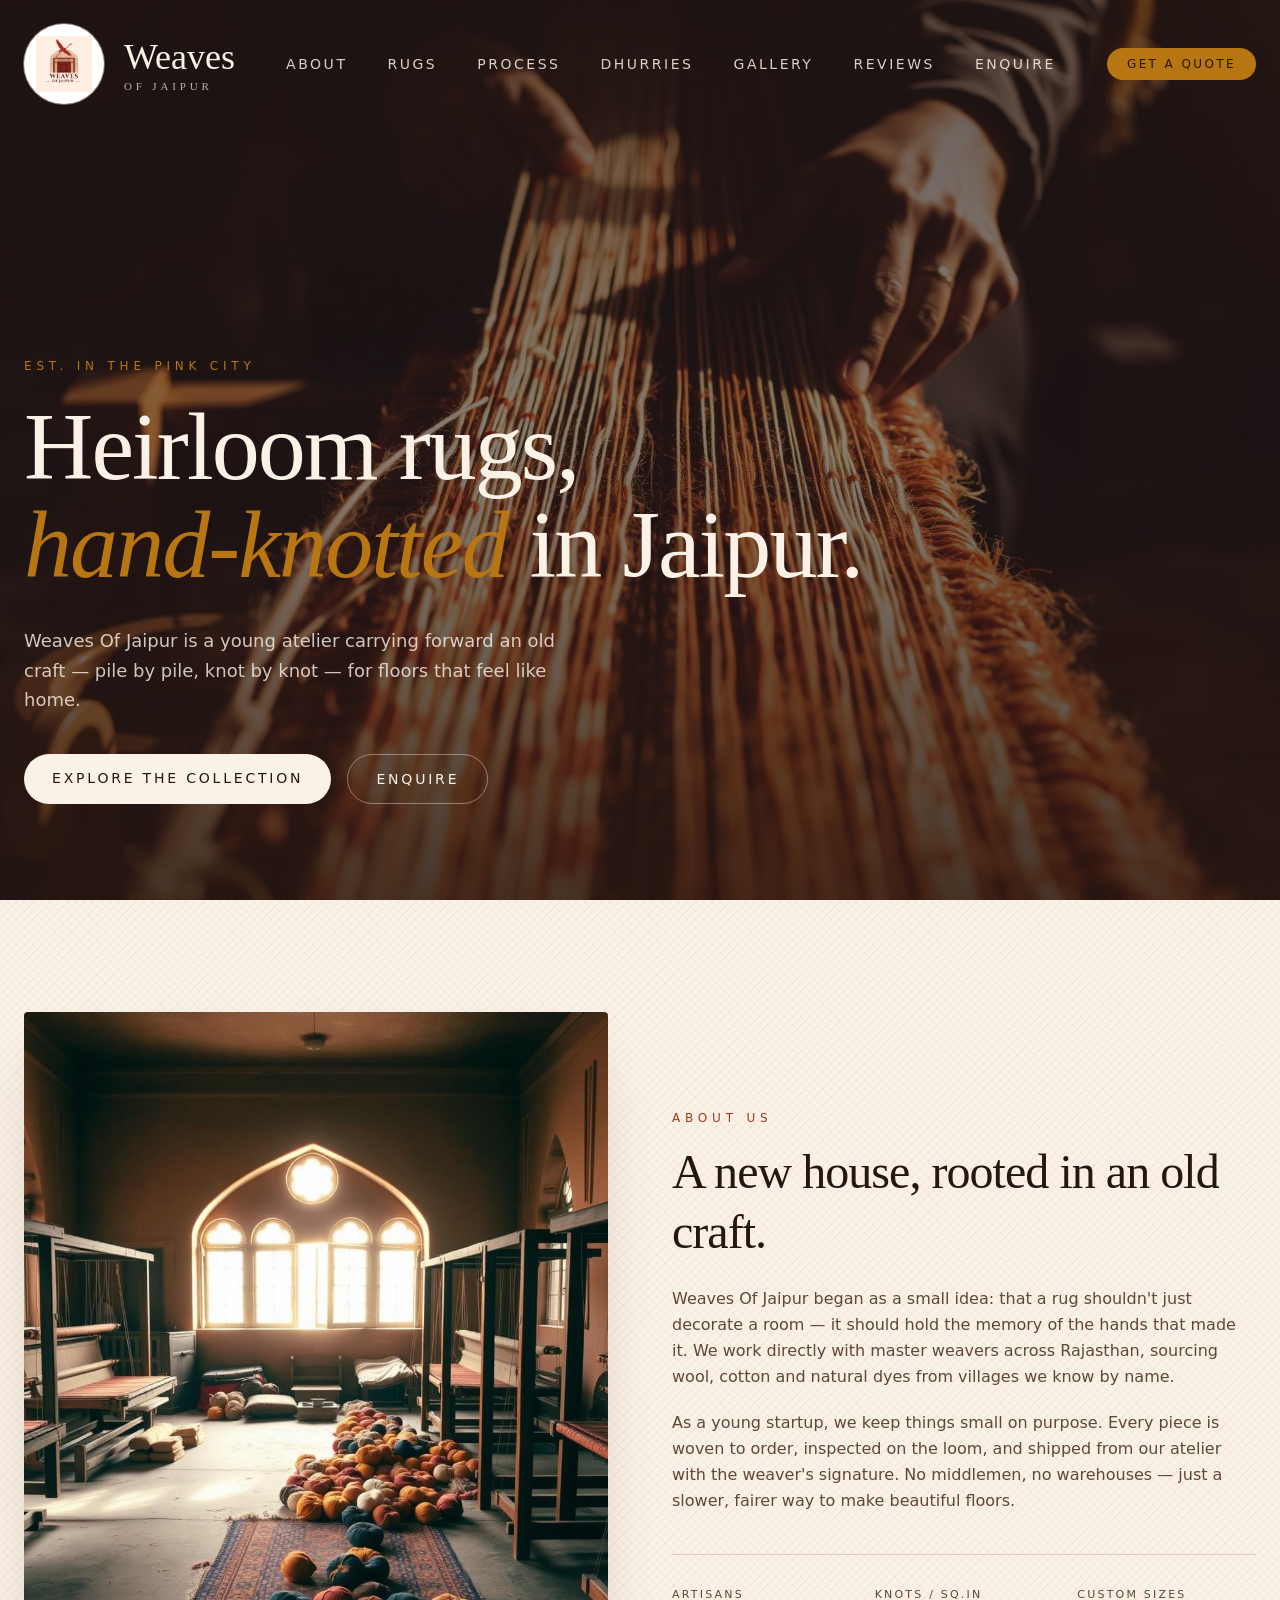
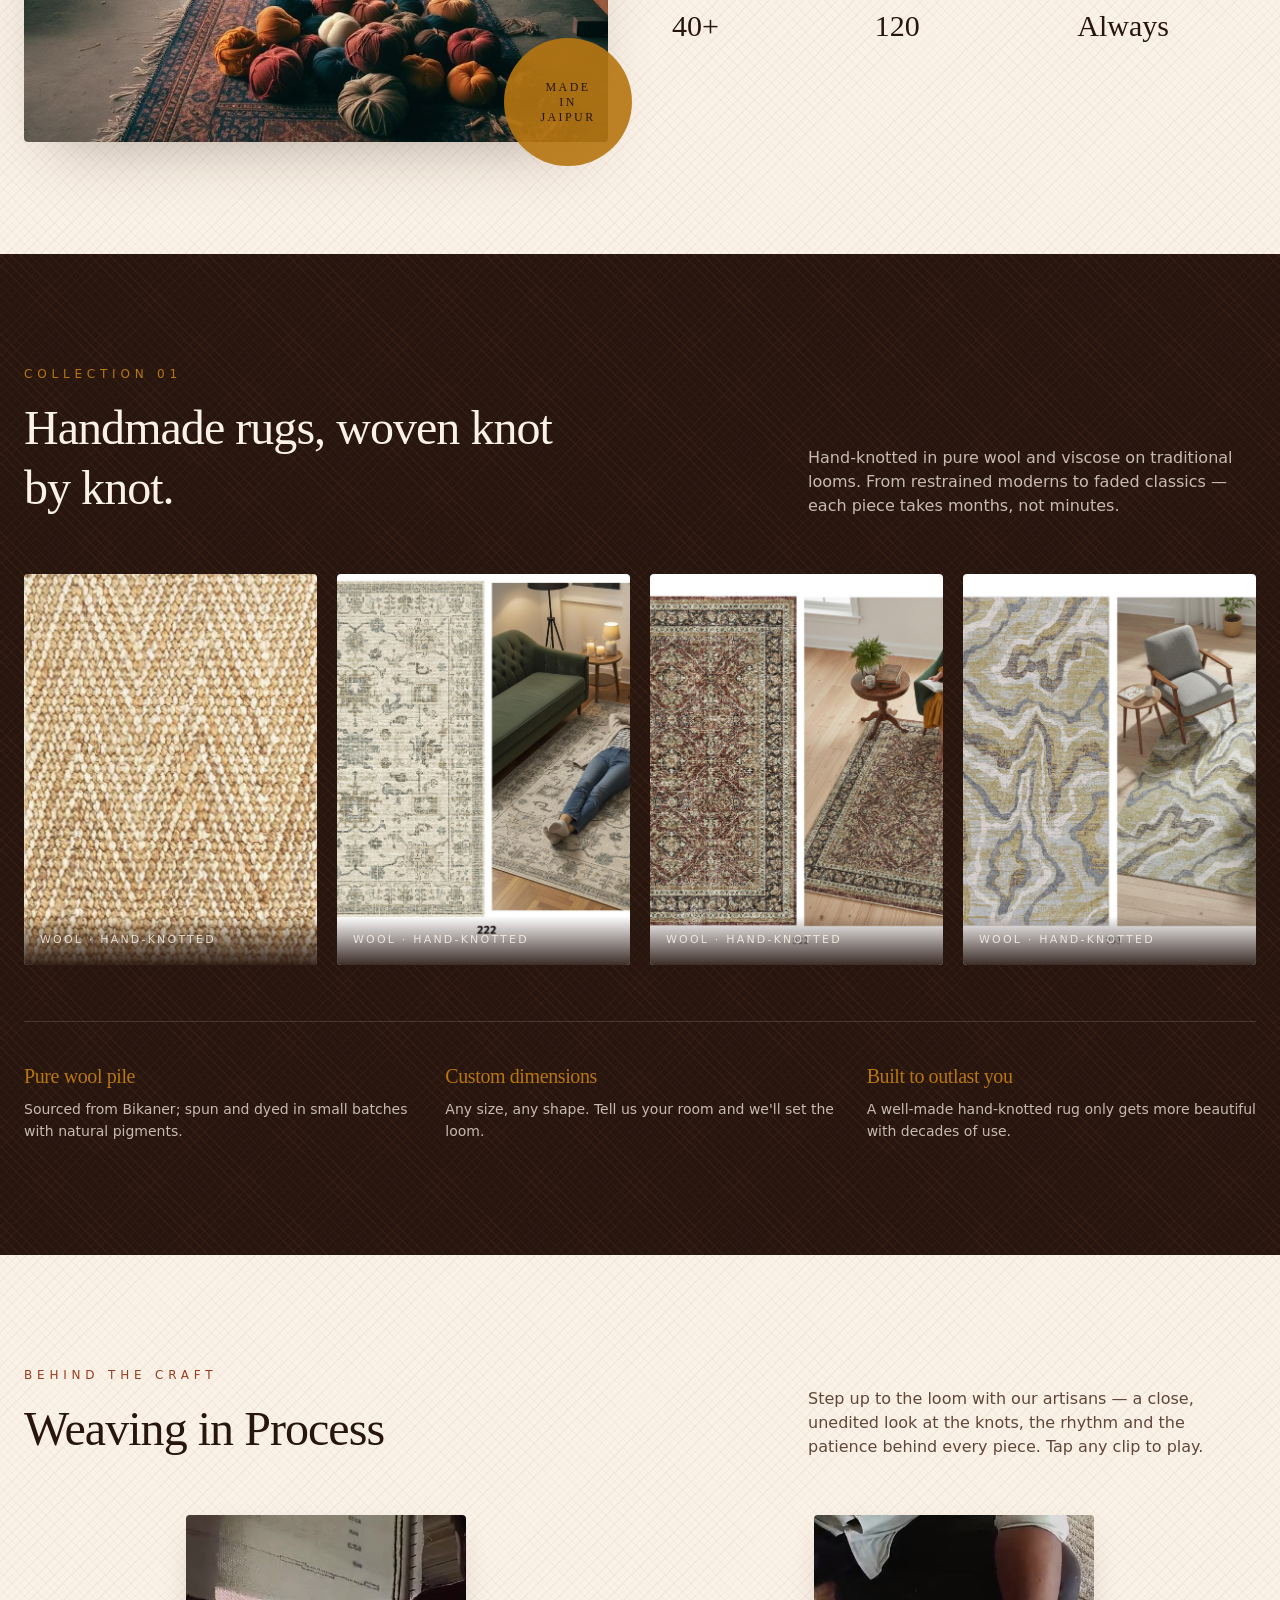
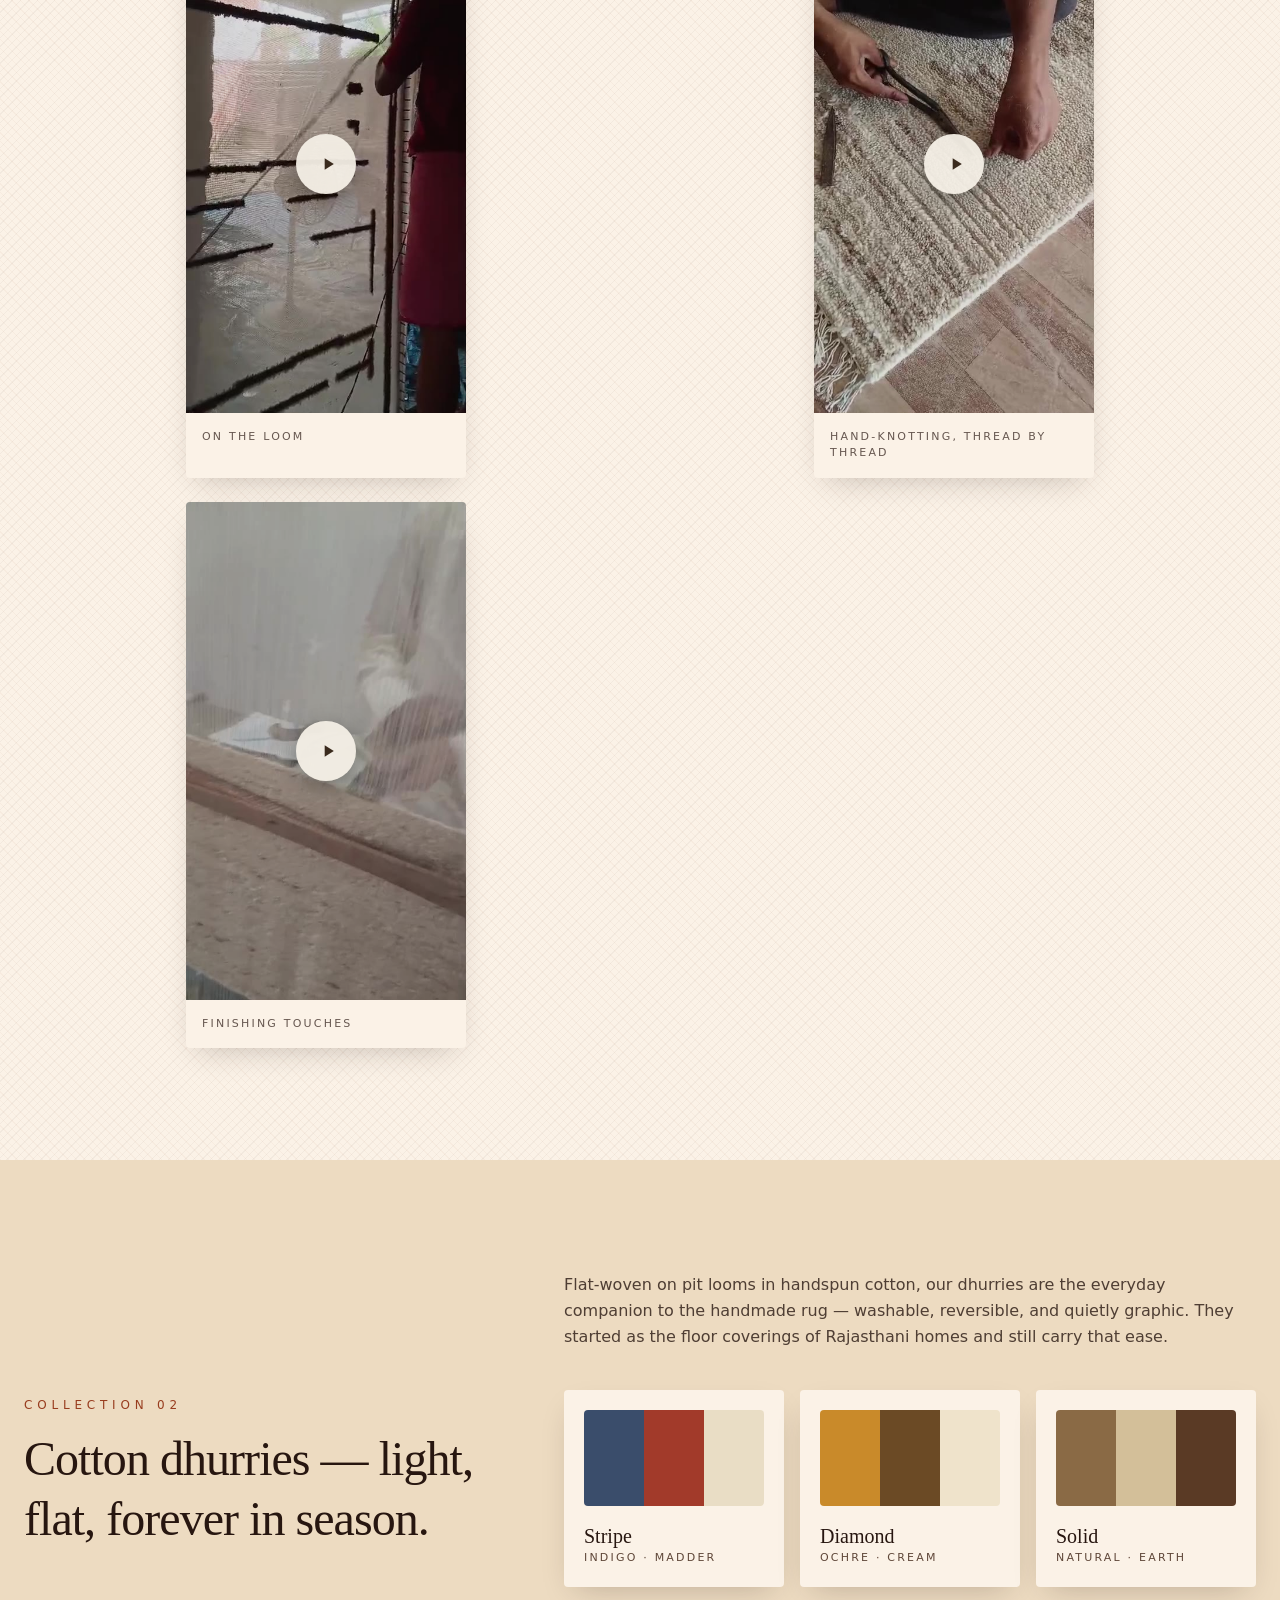
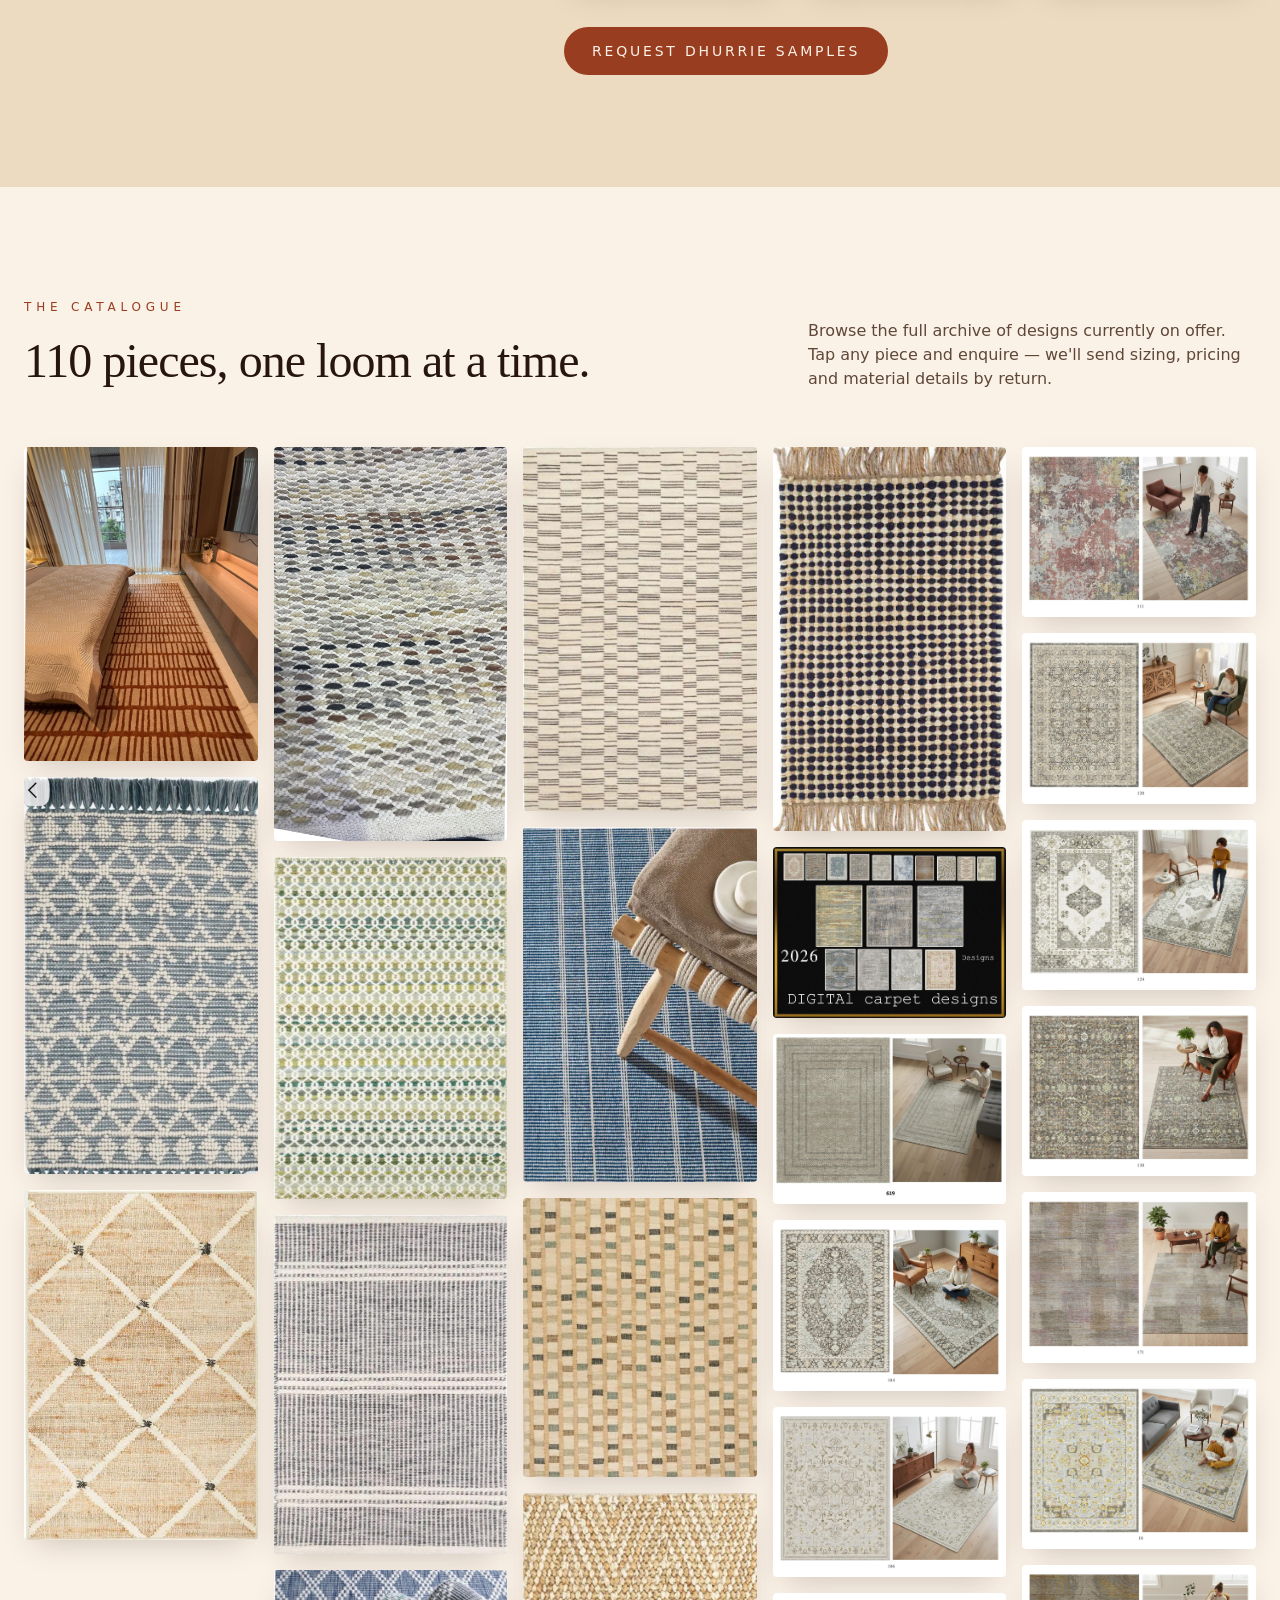
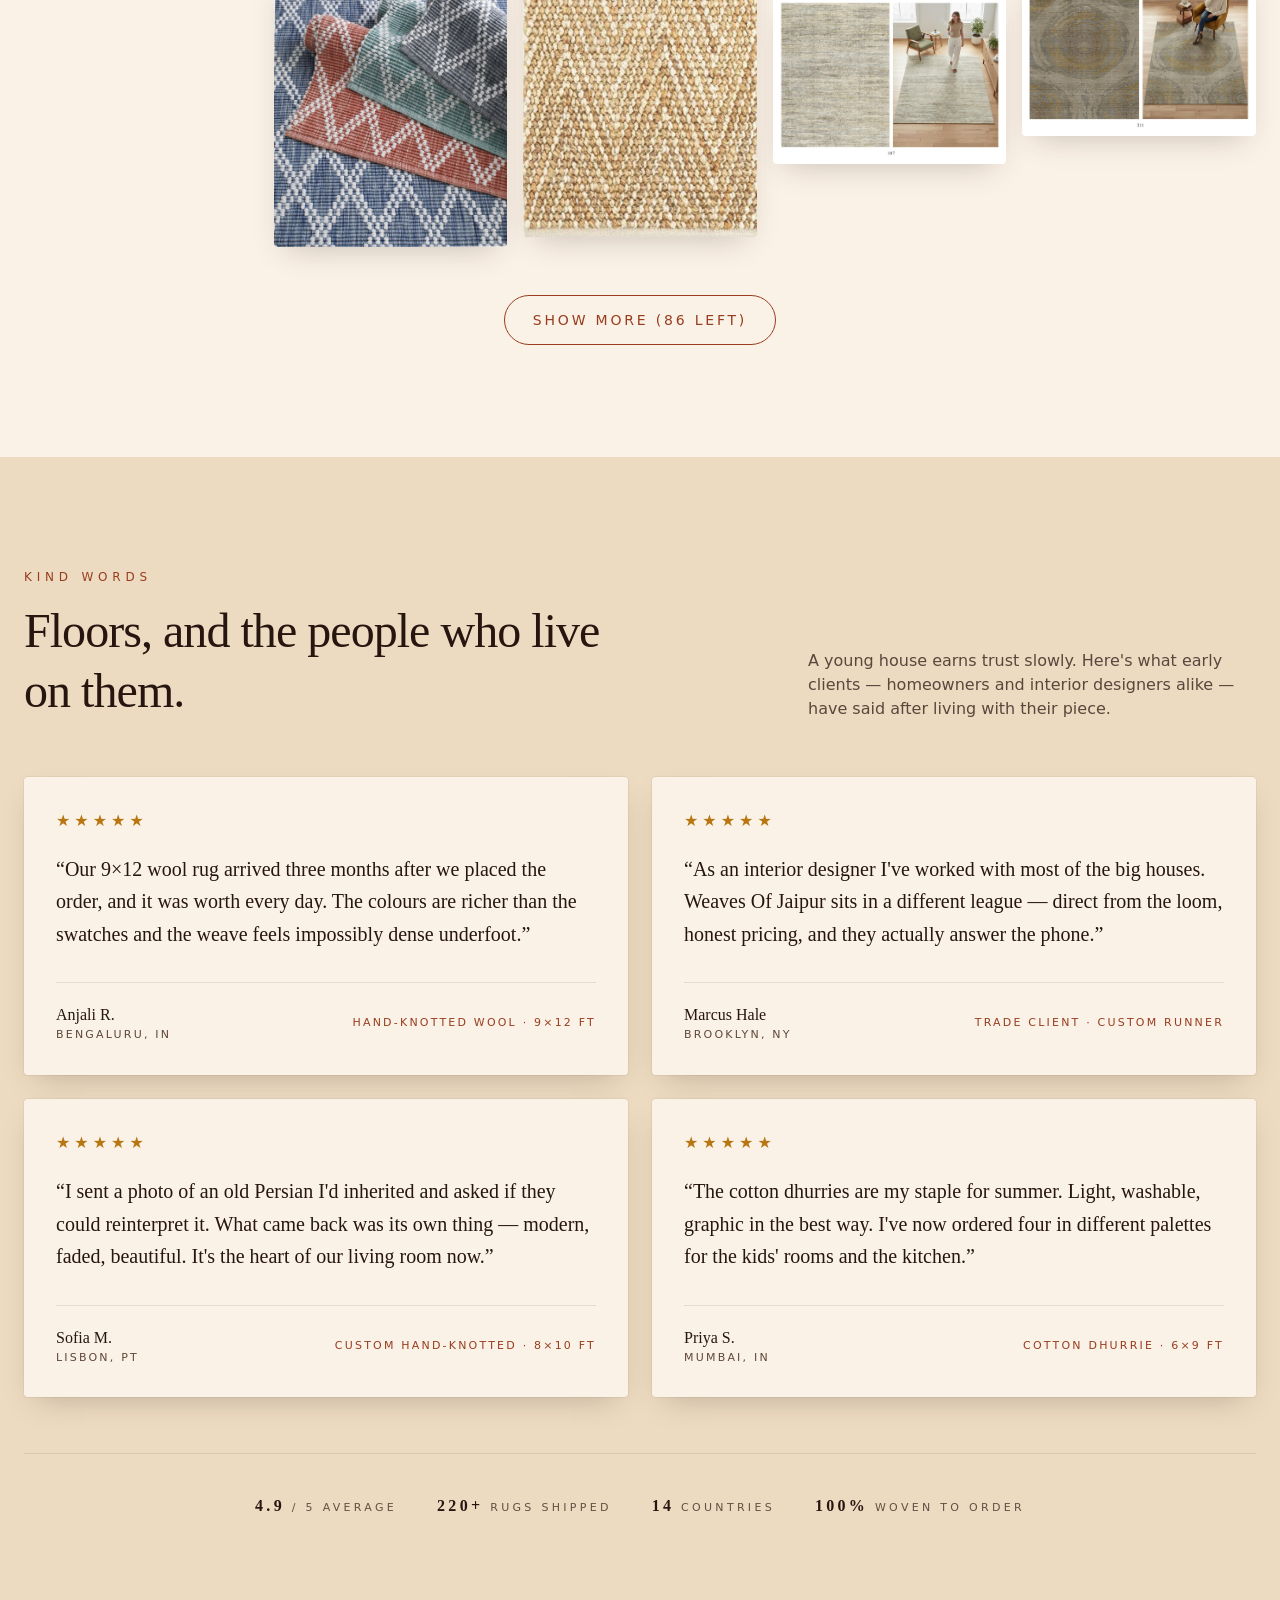
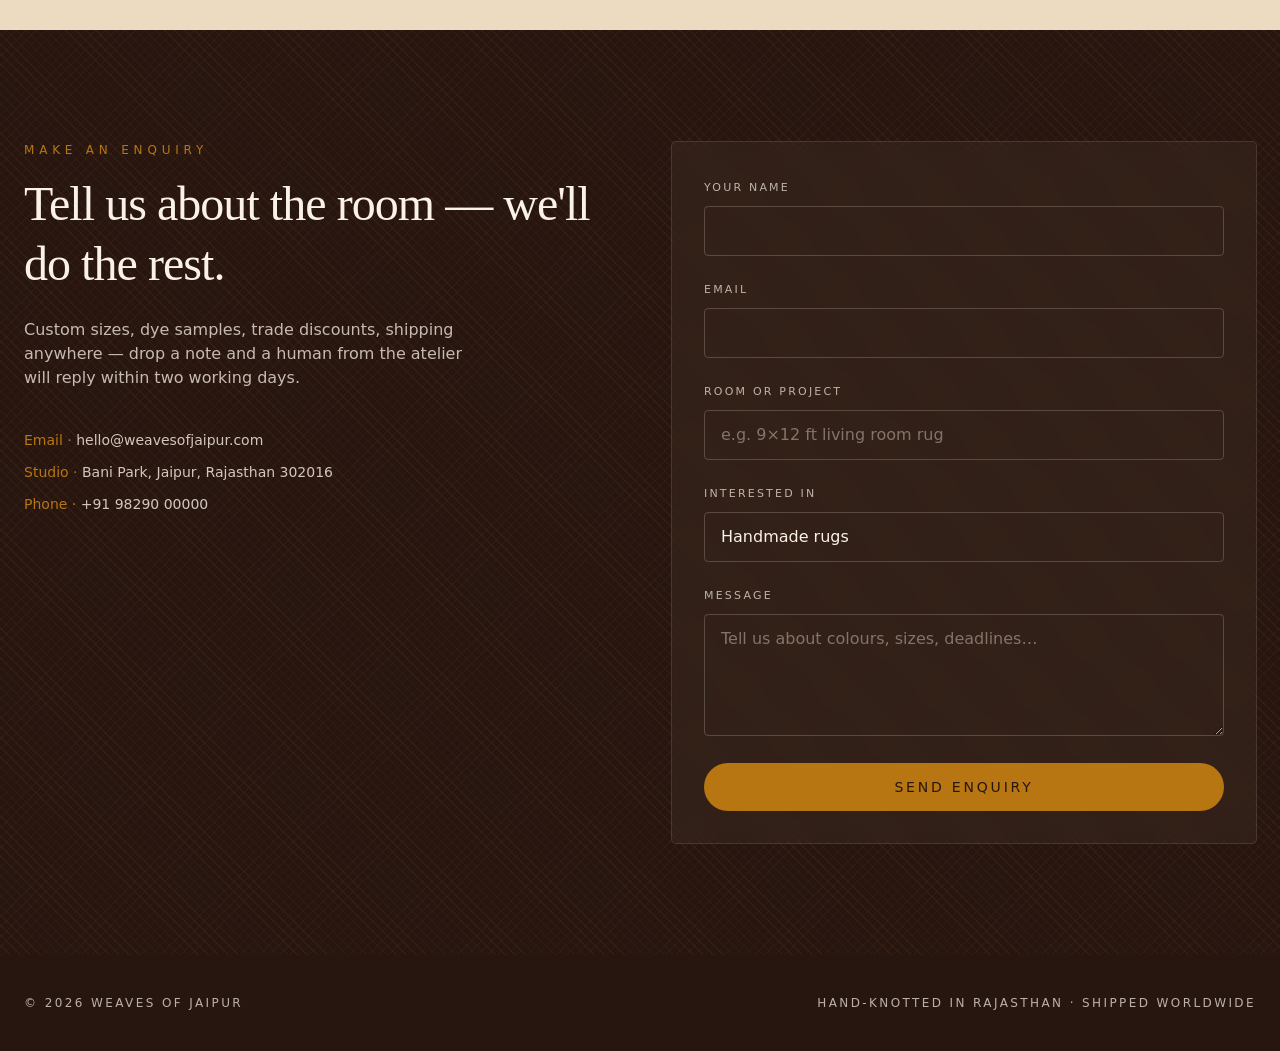
==== commit e49bbdbd: "index.html" ====
--- a/index.html
+++ b/index.html
@@ -1,35 +1,70 @@
 <!DOCTYPE html>
 <html lang="en"><head><meta http-equiv="Content-Type" content="text/html; charset=UTF-8"><meta name="viewport" content="width=device-width, initial-scale=1"><link rel="preload" as="image" href="weaves-logo.jpg"><link rel="preload" as="image" href="hero-weaving.jpg"><link rel="stylesheet" href="style.css" data-precedence="default"><link rel="stylesheet" href="css2" data-precedence="default"><title>Weaves Of Jaipur — Handmade Rugs &amp; Cotton Dhurries</title><meta name="author" content="Lovable"><meta property="og:type" content="website"><meta name="twitter:card" content="summary"><meta name="twitter:site" content="@Lovable"><meta name="description" content="Heirloom handmade rugs and cotton dhurries woven by master artisans in Jaipur. Earthy, modern, made to last generations."><meta property="og:title" content="Weaves Of Jaipur"><meta property="og:description" content="Heirloom handmade rugs and cotton dhurries from Jaipur&#39;s master artisans."><meta property="og:image" content="hero-weaving.jpg"><meta name="twitter:image" content="hero-weaving.jpg"><link rel="preconnect" href="https://fonts.googleapis.com/"><link rel="preconnect" href="https://fonts.gstatic.com/" crossorigin="anonymous">
- 
+
 <meta name="twitter:title" content="Weaves Of Jaipur"><meta name="twitter:description" content="Heirloom handmade rugs and cotton dhurries from Jaipur&amp;#x27;s master artisans."></head><body><!--$--><div class="min-h-screen bg-background text-foreground"><header class="absolute top-0 left-0 right-0 z-30"><div class="mx-auto flex max-w-7xl items-center justify-between gap-8 px-6 py-6"><a href="#top" class="flex items-center gap-5 text-cream"><img src="weaves-logo.jpg" alt="Weaves Of Jaipur" class="h-20 w-20 rounded-full bg-cream object-cover ring-1 ring-cream/40"><span class="font-display text-3xl leading-tight sm:text-4xl">Weaves<span class="block text-[11px] uppercase tracking-[0.35em] opacity-70">of Jaipur</span></span></a><nav class="hidden gap-10 text-sm uppercase tracking-[0.18em] text-cream/85 lg:flex"><a href="#about" class="hover:text-cream">About</a><a href="#handmade" class="hover:text-cream">RUGS</a><a href="#process" class="hover:text-cream">Process</a><a href="#dhurries" class="hover:text-cream">Dhurries</a><a href="#gallery" class="hover:text-cream">Gallery</a><a href="#reviews" class="hover:text-cream">Reviews</a><a href="#enquiry" class="hover:text-cream">Enquire</a></nav><a href="#enquiry" class="hidden rounded-full bg-ochre px-5 py-2 text-xs uppercase tracking-[0.2em] text-espresso transition hover:bg-cream lg:inline-block">Get a quote</a><button type="button" aria-label="Open menu" aria-expanded="false" class="grid h-12 w-12 place-items-center rounded-full bg-cream/10 text-cream ring-1 ring-cream/30 backdrop-blur transition hover:bg-cream/20 lg:hidden"><svg xmlns="http://www.w3.org/2000/svg" width="22" height="22" viewBox="0 0 24 24" fill="none" stroke="currentColor" stroke-width="2" stroke-linecap="round" stroke-linejoin="round" class="lucide lucide-menu" aria-hidden="true"><path d="M4 5h16"></path><path d="M4 12h16"></path><path d="M4 19h16"></path></svg></button></div></header><section id="top" class="relative isolate min-h-[100svh] overflow-hidden"><img src="hero-weaving.jpg" alt="Artisan weaving a rug on a loom in Jaipur" width="1920" height="1280" class="absolute inset-0 h-full w-full object-cover"><div class="absolute inset-0 bg-gradient-to-b from-espresso/70 via-espresso/55 to-espresso/85"></div><div class="relative z-10 mx-auto flex min-h-[100svh] max-w-7xl flex-col justify-end px-6 pb-24 pt-40"><p class="mb-6 text-xs uppercase tracking-[0.4em] text-ochre">Est. in the Pink City</p><h1 class="max-w-4xl font-display text-5xl font-light leading-[1.02] text-cream sm:text-7xl md:text-8xl">Heirloom rugs,<br><span class="italic text-ochre">hand-knotted</span> in Jaipur.</h1><p class="mt-8 max-w-xl text-lg leading-relaxed text-cream/80">Weaves Of Jaipur is a young atelier carrying forward an old craft — pile by pile, knot by knot — for floors that feel like home.</p><div class="mt-10 flex flex-wrap gap-4"><a href="#gallery" class="rounded-full bg-cream px-7 py-3.5 text-sm uppercase tracking-[0.2em] text-espresso transition hover:bg-ochre">Explore the collection</a><a href="#enquiry" class="rounded-full border border-cream/40 px-7 py-3.5 text-sm uppercase tracking-[0.2em] text-cream transition hover:border-cream">Enquire</a></div></div></section><section id="about" class="bg-weave py-28"><div class="mx-auto grid max-w-7xl gap-16 px-6 md:grid-cols-2 md:items-center"><div class="relative"><img src="about-workshop.jpg" alt="Inside the Weaves Of Jaipur workshop" width="1600" height="1200" loading="lazy" class="aspect-[4/5] w-full rounded-sm object-cover shadow-[var(--shadow-soft)]"><div class="absolute -bottom-6 -right-6 hidden h-32 w-32 rounded-full bg-ochre/90 md:grid md:place-items-center"><span class="text-center font-display text-xs uppercase leading-tight tracking-[0.2em] text-espresso">Made<br>in<br>Jaipur</span></div></div><div><p class="text-xs uppercase tracking-[0.4em] text-clay">About us</p><h2 class="mt-4 font-display text-4xl leading-tight text-espresso sm:text-5xl">A new house, rooted in an old craft.</h2><div class="mt-6 space-y-5 text-base leading-relaxed text-muted-foreground"><p>Weaves Of Jaipur began as a small idea: that a rug shouldn't just decorate a room — it should hold the memory of the hands that made it. We work directly with master weavers across Rajasthan, sourcing wool, cotton and natural dyes from villages we know by name.</p><p>As a young startup, we keep things small on purpose. Every piece is woven to order, inspected on the loom, and shipped from our atelier with the weaver's signature. No middlemen, no warehouses — just a slower, fairer way to make beautiful floors.</p></div><dl class="mt-10 grid grid-cols-3 gap-6 border-t border-border pt-8"><div><dt class="text-[11px] uppercase tracking-[0.2em] text-muted-foreground">Artisans</dt><dd class="mt-1 font-display text-3xl text-espresso">40+</dd></div><div><dt class="text-[11px] uppercase tracking-[0.2em] text-muted-foreground">Knots / sq.in</dt><dd class="mt-1 font-display text-3xl text-espresso">120</dd></div><div><dt class="text-[11px] uppercase tracking-[0.2em] text-muted-foreground">Custom sizes</dt><dd class="mt-1 font-display text-3xl text-espresso">Always</dd></div></dl></div></div></section><section id="handmade" class="bg-espresso py-28 text-cream bg-weave-dark"><div class="mx-auto max-w-7xl px-6"><div class="flex flex-col gap-6 md:flex-row md:items-end md:justify-between"><div class="max-w-xl"><p class="text-xs uppercase tracking-[0.4em] text-ochre">Collection 01</p><h2 class="mt-4 font-display text-4xl leading-tight sm:text-5xl">Handmade rugs, woven knot by knot.</h2></div><p class="max-w-md text-cream/75">Hand-knotted in pure wool and viscose on traditional looms. From restrained moderns to faded classics — each piece takes months, not minutes.</p></div><div class="mt-14 grid gap-5 sm:grid-cols-2 lg:grid-cols-4"><figure class="group relative overflow-hidden rounded-sm bg-cream/5"><img src="rug-12.jpg" alt="Handmade rug 1" loading="lazy" class="aspect-[3/4] w-full object-cover transition duration-700 group-hover:scale-105"><figcaption class="absolute inset-x-0 bottom-0 bg-gradient-to-t from-espresso/90 to-transparent p-4 text-[11px] uppercase tracking-[0.2em] text-cream/85">Wool · Hand-knotted</figcaption></figure><figure class="group relative overflow-hidden rounded-sm bg-cream/5"><img src="rug-26.jpg" alt="Handmade rug 2" loading="lazy" class="aspect-[3/4] w-full object-cover transition duration-700 group-hover:scale-105"><figcaption class="absolute inset-x-0 bottom-0 bg-gradient-to-t from-espresso/90 to-transparent p-4 text-[11px] uppercase tracking-[0.2em] text-cream/85">Wool · Hand-knotted</figcaption></figure><figure class="group relative overflow-hidden rounded-sm bg-cream/5"><img src="rug-57.jpg" alt="Handmade rug 3" loading="lazy" class="aspect-[3/4] w-full object-cover transition duration-700 group-hover:scale-105"><figcaption class="absolute inset-x-0 bottom-0 bg-gradient-to-t from-espresso/90 to-transparent p-4 text-[11px] uppercase tracking-[0.2em] text-cream/85">Wool · Hand-knotted</figcaption></figure><figure class="group relative overflow-hidden rounded-sm bg-cream/5"><img src="rug-80.jpg" alt="Handmade rug 4" loading="lazy" class="aspect-[3/4] w-full object-cover transition duration-700 group-hover:scale-105"><figcaption class="absolute inset-x-0 bottom-0 bg-gradient-to-t from-espresso/90 to-transparent p-4 text-[11px] uppercase tracking-[0.2em] text-cream/85">Wool · Hand-knotted</figcaption></figure></div><ul class="mt-14 grid gap-8 border-t border-cream/15 pt-10 md:grid-cols-3"><li><h3 class="font-display text-xl text-ochre">Pure wool pile</h3><p class="mt-2 text-sm leading-relaxed text-cream/75">Sourced from Bikaner; spun and dyed in small batches with natural pigments.</p></li><li><h3 class="font-display text-xl text-ochre">Custom dimensions</h3><p class="mt-2 text-sm leading-relaxed text-cream/75">Any size, any shape. Tell us your room and we'll set the loom.</p></li><li><h3 class="font-display text-xl text-ochre">Built to outlast you</h3><p class="mt-2 text-sm leading-relaxed text-cream/75">A well-made hand-knotted rug only gets more beautiful with decades of use.</p></li></ul></div></section><section id="process" class="bg-weave py-28">
 <div class="mx-auto max-w-7xl px-6">
 <div class="flex flex-col gap-6 md:flex-row md:items-end md:justify-between"><div class="max-w-xl"><p class="text-xs uppercase tracking-[0.4em] text-clay">Behind the craft</p><h2 class="mt-4 font-display text-4xl leading-tight text-espresso sm:text-5xl">Weaving in Process</h2></div><p class="max-w-md text-muted-foreground">Step up to the loom with our artisans — a close, unedited look at the knots, the rhythm and the patience behind every piece. Tap any clip to play.</p></div>
 <div class="mt-14 grid gap-6 sm:grid-cols-2 lg:grid-cols-3">
-<figure class="wp-card group relative overflow-hidden rounded-sm bg-cream shadow-[var(--shadow-card)]"><div class="wp-frame" style="aspect-ratio:9/16;position:relative;overflow:hidden;background:#1c1712;"><video class="wp-video" style="width:100%;height:100%;object-fit:cover;display:block;" poster="weaving-process-1.jpg" playsinline preload="none"><source src="weaving-process-1.mp4" type="video/mp4">Your browser does not support video playback.</video><button type="button" class="wp-play-btn" aria-label="Play video: On the loom" style="position:absolute;inset:0;width:100%;height:100%;display:grid;place-items:center;background:rgba(28,23,18,0.15);border:0;padding:0;cursor:pointer;"><span class="wp-play-circle" style="display:grid;place-items:center;width:60px;height:60px;border-radius:9999px;background:rgba(245,240,230,0.94);box-shadow:0 8px 24px rgba(0,0,0,0.35);"><svg width="20" height="20" viewBox="0 0 24 24" fill="none" style="margin-left:3px;"><path d="M8 5v14l11-7L8 5Z" fill="#3a2a1d"></path></svg></span></button></div><figcaption class="p-4 text-[11px] uppercase tracking-[0.2em] text-espresso/70">On the loom</figcaption></figure>
-<figure class="wp-card group relative overflow-hidden rounded-sm bg-cream shadow-[var(--shadow-card)]"><div class="wp-frame" style="aspect-ratio:9/16;position:relative;overflow:hidden;background:#1c1712;"><video class="wp-video" style="width:100%;height:100%;object-fit:cover;display:block;" poster="weaving-process-2.jpg" playsinline preload="none"><source src="weaving-process-2.mp4" type="video/mp4">Your browser does not support video playback.</video><button type="button" class="wp-play-btn" aria-label="Play video: Hand-knotting, thread by thread" style="position:absolute;inset:0;width:100%;height:100%;display:grid;place-items:center;background:rgba(28,23,18,0.15);border:0;padding:0;cursor:pointer;"><span class="wp-play-circle" style="display:grid;place-items:center;width:60px;height:60px;border-radius:9999px;background:rgba(245,240,230,0.94);box-shadow:0 8px 24px rgba(0,0,0,0.35);"><svg width="20" height="20" viewBox="0 0 24 24" fill="none" style="margin-left:3px;"><path d="M8 5v14l11-7L8 5Z" fill="#3a2a1d"></path></svg></span></button></div><figcaption class="p-4 text-[11px] uppercase tracking-[0.2em] text-espresso/70">Hand-knotting, thread by thread</figcaption></figure>
-<figure class="wp-card group relative overflow-hidden rounded-sm bg-cream shadow-[var(--shadow-card)]"><div class="wp-frame" style="aspect-ratio:9/16;position:relative;overflow:hidden;background:#1c1712;"><video class="wp-video" style="width:100%;height:100%;object-fit:cover;display:block;" poster="weaving-process-3.jpg" playsinline preload="none"><source src="weaving-process-3.mp4" type="video/mp4">Your browser does not support video playback.</video><button type="button" class="wp-play-btn" aria-label="Play video: Finishing touches" style="position:absolute;inset:0;width:100%;height:100%;display:grid;place-items:center;background:rgba(28,23,18,0.15);border:0;padding:0;cursor:pointer;"><span class="wp-play-circle" style="display:grid;place-items:center;width:60px;height:60px;border-radius:9999px;background:rgba(245,240,230,0.94);box-shadow:0 8px 24px rgba(0,0,0,0.35);"><svg width="20" height="20" viewBox="0 0 24 24" fill="none" style="margin-left:3px;"><path d="M8 5v14l11-7L8 5Z" fill="#3a2a1d"></path></svg></span></button></div><figcaption class="p-4 text-[11px] uppercase tracking-[0.2em] text-espresso/70">Finishing touches</figcaption></figure>
+<figure class="wp-card group relative overflow-hidden rounded-sm bg-cream shadow-[var(--shadow-card)]"><div class="wp-frame" style="aspect-ratio:9/16;position:relative;overflow:hidden;background:#1c1712;"><video class="wp-video" style="width:100%;height:100%;object-fit:cover;display:block;" poster="weaving-process-1.jpg" playsinline preload="none"><source src="weaving-process-1.mp4" type="video/mp4">Your browser does not support video playback.</video><button type="button" class="wp-play-btn" aria-label="Play video: On the loom" style="position:absolute;inset:0;width:100%;height:100%;display:grid;place-items:center;background:rgba(28,23,18,0.15);border:0;padding:0;cursor:pointer;"><span class="wp-play-circle" style="display:grid;place-items:center;width:60px;height:60px;border-radius:9999px;background:rgba(245,240,230,0.94);box-shadow:0 8px 24px rgba(0,0,0,0.35);"><svg width="20" height="20" viewBox="0 0 24 24" fill="none" style="margin-left:3px;"><path d="M8 5v14l11-7L8 5Z" fill="#3a2a1d"></path></svg></span></button><button type="button" class="wp-stop-btn" aria-label="Stop video" style="position:absolute;top:10px;right:10px;width:32px;height:32px;border-radius:9999px;background:rgba(28,23,18,0.72);border:0;display:none;align-items:center;justify-content:center;cursor:pointer;z-index:5;"><svg width="13" height="13" viewBox="0 0 24 24" fill="none"><rect x="5" y="5" width="14" height="14" rx="2" fill="#f5f0e6"></rect></svg></button></div><figcaption class="p-4 text-[11px] uppercase tracking-[0.2em] text-espresso/70">On the loom</figcaption></figure>
+<figure class="wp-card group relative overflow-hidden rounded-sm bg-cream shadow-[var(--shadow-card)]"><div class="wp-frame" style="aspect-ratio:9/16;position:relative;overflow:hidden;background:#1c1712;"><video class="wp-video" style="width:100%;height:100%;object-fit:cover;display:block;" poster="weaving-process-2.jpg" playsinline preload="none"><source src="weaving-process-2.mp4" type="video/mp4">Your browser does not support video playback.</video><button type="button" class="wp-play-btn" aria-label="Play video: Hand-knotting, thread by thread" style="position:absolute;inset:0;width:100%;height:100%;display:grid;place-items:center;background:rgba(28,23,18,0.15);border:0;padding:0;cursor:pointer;"><span class="wp-play-circle" style="display:grid;place-items:center;width:60px;height:60px;border-radius:9999px;background:rgba(245,240,230,0.94);box-shadow:0 8px 24px rgba(0,0,0,0.35);"><svg width="20" height="20" viewBox="0 0 24 24" fill="none" style="margin-left:3px;"><path d="M8 5v14l11-7L8 5Z" fill="#3a2a1d"></path></svg></span></button><button type="button" class="wp-stop-btn" aria-label="Stop video" style="position:absolute;top:10px;right:10px;width:32px;height:32px;border-radius:9999px;background:rgba(28,23,18,0.72);border:0;display:none;align-items:center;justify-content:center;cursor:pointer;z-index:5;"><svg width="13" height="13" viewBox="0 0 24 24" fill="none"><rect x="5" y="5" width="14" height="14" rx="2" fill="#f5f0e6"></rect></svg></button></div><figcaption class="p-4 text-[11px] uppercase tracking-[0.2em] text-espresso/70">Hand-knotting, thread by thread</figcaption></figure>
+<figure class="wp-card group relative overflow-hidden rounded-sm bg-cream shadow-[var(--shadow-card)]"><div class="wp-frame" style="aspect-ratio:9/16;position:relative;overflow:hidden;background:#1c1712;"><video class="wp-video" style="width:100%;height:100%;object-fit:cover;display:block;" poster="weaving-process-3.jpg" playsinline preload="none"><source src="weaving-process-3.mp4" type="video/mp4">Your browser does not support video playback.</video><button type="button" class="wp-play-btn" aria-label="Play video: Finishing touches" style="position:absolute;inset:0;width:100%;height:100%;display:grid;place-items:center;background:rgba(28,23,18,0.15);border:0;padding:0;cursor:pointer;"><span class="wp-play-circle" style="display:grid;place-items:center;width:60px;height:60px;border-radius:9999px;background:rgba(245,240,230,0.94);box-shadow:0 8px 24px rgba(0,0,0,0.35);"><svg width="20" height="20" viewBox="0 0 24 24" fill="none" style="margin-left:3px;"><path d="M8 5v14l11-7L8 5Z" fill="#3a2a1d"></path></svg></span></button><button type="button" class="wp-stop-btn" aria-label="Stop video" style="position:absolute;top:10px;right:10px;width:32px;height:32px;border-radius:9999px;background:rgba(28,23,18,0.72);border:0;display:none;align-items:center;justify-content:center;cursor:pointer;z-index:5;"><svg width="13" height="13" viewBox="0 0 24 24" fill="none"><rect x="5" y="5" width="14" height="14" rx="2" fill="#f5f0e6"></rect></svg></button></div><figcaption class="p-4 text-[11px] uppercase tracking-[0.2em] text-espresso/70">Finishing touches</figcaption></figure>
 </div>
 </div>
 </section><section id="dhurries" class="bg-sand py-28"><div class="mx-auto grid max-w-7xl gap-16 px-6 md:grid-cols-12 md:items-center"><div class="md:col-span-5"><p class="text-xs uppercase tracking-[0.4em] text-clay">Collection 02</p><h2 class="mt-4 font-display text-4xl leading-tight text-espresso sm:text-5xl">Cotton dhurries — light, flat, forever in season.</h2></div><div class="md:col-span-7"><p class="text-base leading-relaxed text-espresso/80">Flat-woven on pit looms in handspun cotton, our dhurries are the everyday companion to the handmade rug — washable, reversible, and quietly graphic. They started as the floor coverings of Rajasthani homes and still carry that ease.</p><div class="mt-10 grid gap-4 sm:grid-cols-3"><div class="rounded-sm bg-cream p-5 shadow-[var(--shadow-card)]"><div class="flex h-24 overflow-hidden rounded-sm"><div class="flex-1" style="background-color:#3a4d6b"></div><div class="flex-1" style="background-color:#a23a2a"></div><div class="flex-1" style="background-color:#e9ddc5"></div></div><p class="mt-4 font-display text-xl text-espresso">Stripe</p><p class="text-[11px] uppercase tracking-[0.2em] text-muted-foreground">Indigo · Madder</p></div><div class="rounded-sm bg-cream p-5 shadow-[var(--shadow-card)]"><div class="flex h-24 overflow-hidden rounded-sm"><div class="flex-1" style="background-color:#c98a2a"></div><div class="flex-1" style="background-color:#6b4a25"></div><div class="flex-1" style="background-color:#efe3cb"></div></div><p class="mt-4 font-display text-xl text-espresso">Diamond</p><p class="text-[11px] uppercase tracking-[0.2em] text-muted-foreground">Ochre · Cream</p></div><div class="rounded-sm bg-cream p-5 shadow-[var(--shadow-card)]"><div class="flex h-24 overflow-hidden rounded-sm"><div class="flex-1" style="background-color:#8a6a45"></div><div class="flex-1" style="background-color:#d3bf99"></div><div class="flex-1" style="background-color:#5a3a25"></div></div><p class="mt-4 font-display text-xl text-espresso">Solid</p><p class="text-[11px] uppercase tracking-[0.2em] text-muted-foreground">Natural · Earth</p></div></div><a href="#enquiry" class="mt-10 inline-block rounded-full bg-clay px-7 py-3.5 text-sm uppercase tracking-[0.2em] text-cream transition hover:bg-espresso">Request dhurrie samples</a></div></div></section><section id="gallery" class="bg-background py-28"><div class="mx-auto max-w-7xl px-6"><div class="flex flex-col gap-6 md:flex-row md:items-end md:justify-between"><div><p class="text-xs uppercase tracking-[0.4em] text-clay">The catalogue</p><h2 class="mt-4 font-display text-4xl leading-tight text-espresso sm:text-5xl">110<!-- --> pieces, one loom at a time.</h2></div><p class="max-w-md text-muted-foreground">Browse the full archive of designs currently on offer. Tap any piece and enquire — we'll send sizing, pricing and material details by return.</p></div><div class="mt-14 columns-2 gap-4 sm:columns-3 lg:columns-4 xl:columns-5 [&amp;&gt;*]:mb-4 [&amp;&gt;*]:break-inside-avoid"><a href="#enquiry" class="group block overflow-hidden rounded-sm bg-muted shadow-[var(--shadow-card)]"><img src="rug-2.jpg" alt="Rug design 2" loading="lazy" class="w-full transition duration-700 group-hover:scale-[1.04]"></a><a href="#enquiry" class="group block overflow-hidden rounded-sm bg-muted shadow-[var(--shadow-card)]"><img src="rug-3.jpg" alt="Rug design 3" loading="lazy" class="w-full transition duration-700 group-hover:scale-[1.04]"></a><a href="#enquiry" class="group block overflow-hidden rounded-sm bg-muted shadow-[var(--shadow-card)]"><img src="rug-4.jpg" alt="Rug design 4" loading="lazy" class="w-full transition duration-700 group-hover:scale-[1.04]"></a><a href="#enquiry" class="group block overflow-hidden rounded-sm bg-muted shadow-[var(--shadow-card)]"><img src="rug-5.jpg" alt="Rug design 5" loading="lazy" class="w-full transition duration-700 group-hover:scale-[1.04]"></a><a href="#enquiry" class="group block overflow-hidden rounded-sm bg-muted shadow-[var(--shadow-card)]"><img src="rug-6.jpg" alt="Rug design 6" loading="lazy" class="w-full transition duration-700 group-hover:scale-[1.04]"></a><a href="#enquiry" class="group block overflow-hidden rounded-sm bg-muted shadow-[var(--shadow-card)]"><img src="rug-7.jpg" alt="Rug design 7" loading="lazy" class="w-full transition duration-700 group-hover:scale-[1.04]"></a><a href="#enquiry" class="group block overflow-hidden rounded-sm bg-muted shadow-[var(--shadow-card)]"><img src="rug-8.jpg" alt="Rug design 8" loading="lazy" class="w-full transition duration-700 group-hover:scale-[1.04]"></a><a href="#enquiry" class="group block overflow-hidden rounded-sm bg-muted shadow-[var(--shadow-card)]"><img src="rug-9.jpg" alt="Rug design 9" loading="lazy" class="w-full transition duration-700 group-hover:scale-[1.04]"></a><a href="#enquiry" class="group block overflow-hidden rounded-sm bg-muted shadow-[var(--shadow-card)]"><img src="rug-10.jpg" alt="Rug design 10" loading="lazy" class="w-full transition duration-700 group-hover:scale-[1.04]"></a><a href="#enquiry" class="group block overflow-hidden rounded-sm bg-muted shadow-[var(--shadow-card)]"><img src="rug-11.jpg" alt="Rug design 11" loading="lazy" class="w-full transition duration-700 group-hover:scale-[1.04]"></a><a href="#enquiry" class="group block overflow-hidden rounded-sm bg-muted shadow-[var(--shadow-card)]"><img src="rug-12.jpg" alt="Rug design 12" loading="lazy" class="w-full transition duration-700 group-hover:scale-[1.04]"></a><a href="#enquiry" class="group block overflow-hidden rounded-sm bg-muted shadow-[var(--shadow-card)]"><img src="rug-13.jpg" alt="Rug design 13" loading="lazy" class="w-full transition duration-700 group-hover:scale-[1.04]"></a><a href="#enquiry" class="group block overflow-hidden rounded-sm bg-muted shadow-[var(--shadow-card)]"><img src="rug-14.jpg" alt="Rug design 14" loading="lazy" class="w-full transition duration-700 group-hover:scale-[1.04]"></a><a href="#enquiry" class="group block overflow-hidden rounded-sm bg-muted shadow-[var(--shadow-card)]"><img src="rug-15.jpg" alt="Rug design 15" loading="lazy" class="w-full transition duration-700 group-hover:scale-[1.04]"></a><a href="#enquiry" class="group block overflow-hidden rounded-sm bg-muted shadow-[var(--shadow-card)]"><img src="rug-16.jpg" alt="Rug design 16" loading="lazy" class="w-full transition duration-700 group-hover:scale-[1.04]"></a><a href="#enquiry" class="group block overflow-hidden rounded-sm bg-muted shadow-[var(--shadow-card)]"><img src="rug-17.jpg" alt="Rug design 17" loading="lazy" class="w-full transition duration-700 group-hover:scale-[1.04]"></a><a href="#enquiry" class="group block overflow-hidden rounded-sm bg-muted shadow-[var(--shadow-card)]"><img src="rug-18.jpg" alt="Rug design 18" loading="lazy" class="w-full transition duration-700 group-hover:scale-[1.04]"></a><a href="#enquiry" class="group block overflow-hidden rounded-sm bg-muted shadow-[var(--shadow-card)]"><img src="rug-19.jpg" alt="Rug design 19" loading="lazy" class="w-full transition duration-700 group-hover:scale-[1.04]"></a><a href="#enquiry" class="group block overflow-hidden rounded-sm bg-muted shadow-[var(--shadow-card)]"><img src="rug-20.jpg" alt="Rug design 20" loading="lazy" class="w-full transition duration-700 group-hover:scale-[1.04]"></a><a href="#enquiry" class="group block overflow-hidden rounded-sm bg-muted shadow-[var(--shadow-card)]"><img src="rug-21.jpg" alt="Rug design 21" loading="lazy" class="w-full transition duration-700 group-hover:scale-[1.04]"></a><a href="#enquiry" class="group block overflow-hidden rounded-sm bg-muted shadow-[var(--shadow-card)]"><img src="rug-22.jpg" alt="Rug design 22" loading="lazy" class="w-full transition duration-700 group-hover:scale-[1.04]"></a><a href="#enquiry" class="group block overflow-hidden rounded-sm bg-muted shadow-[var(--shadow-card)]"><img src="rug-23.jpg" alt="Rug design 23" loading="lazy" class="w-full transition duration-700 group-hover:scale-[1.04]"></a><a href="#enquiry" class="group block overflow-hidden rounded-sm bg-muted shadow-[var(--shadow-card)]"><img src="rug-24.jpg" alt="Rug design 24" loading="lazy" class="w-full transition duration-700 group-hover:scale-[1.04]"></a><a href="#enquiry" class="group block overflow-hidden rounded-sm bg-muted shadow-[var(--shadow-card)]"><img src="rug-25.jpg" alt="Rug design 25" loading="lazy" class="w-full transition duration-700 group-hover:scale-[1.04]"></a></div><div class="mt-12 text-center"><button class="rounded-full border border-clay px-7 py-3.5 text-sm uppercase tracking-[0.2em] text-clay transition hover:bg-clay hover:text-cream">Show more (<!-- -->86<!-- --> left)</button></div></div></section><section id="reviews" class="bg-sand py-28"><div class="mx-auto max-w-7xl px-6"><div class="flex flex-col gap-6 md:flex-row md:items-end md:justify-between"><div class="max-w-xl"><p class="text-xs uppercase tracking-[0.4em] text-clay">Kind words</p><h2 class="mt-4 font-display text-4xl leading-tight text-espresso sm:text-5xl">Floors, and the people who live on them.</h2></div><p class="max-w-md text-espresso/75">A young house earns trust slowly. Here's what early clients — homeowners and interior designers alike — have said after living with their piece.</p></div><div class="mt-14 grid gap-6 md:grid-cols-2"><figure class="flex h-full flex-col justify-between rounded-sm bg-cream p-8 shadow-[var(--shadow-card)] ring-1 ring-espresso/5"><div><div class="flex gap-1 text-ochre" aria-label="5 out of 5 stars"><span aria-hidden="true">★</span><span aria-hidden="true">★</span><span aria-hidden="true">★</span><span aria-hidden="true">★</span><span aria-hidden="true">★</span></div><blockquote class="mt-5 font-display text-xl leading-relaxed text-espresso">“<!-- -->Our 9×12 wool rug arrived three months after we placed the order, and it was worth every day. The colours are richer than the swatches and the weave feels impossibly dense underfoot.<!-- -->”</blockquote></div><figcaption class="mt-8 flex items-center justify-between border-t border-espresso/10 pt-5 text-sm"><div><p class="font-display text-base text-espresso">Anjali R.</p><p class="text-[11px] uppercase tracking-[0.2em] text-muted-foreground">Bengaluru, IN</p></div><p class="max-w-[55%] text-right text-[11px] uppercase tracking-[0.2em] text-clay">Hand-knotted wool · 9×12 ft</p></figcaption></figure><figure class="flex h-full flex-col justify-between rounded-sm bg-cream p-8 shadow-[var(--shadow-card)] ring-1 ring-espresso/5"><div><div class="flex gap-1 text-ochre" aria-label="5 out of 5 stars"><span aria-hidden="true">★</span><span aria-hidden="true">★</span><span aria-hidden="true">★</span><span aria-hidden="true">★</span><span aria-hidden="true">★</span></div><blockquote class="mt-5 font-display text-xl leading-relaxed text-espresso">“<!-- -->As an interior designer I've worked with most of the big houses. Weaves Of Jaipur sits in a different league — direct from the loom, honest pricing, and they actually answer the phone.<!-- -->”</blockquote></div><figcaption class="mt-8 flex items-center justify-between border-t border-espresso/10 pt-5 text-sm"><div><p class="font-display text-base text-espresso">Marcus Hale</p><p class="text-[11px] uppercase tracking-[0.2em] text-muted-foreground">Brooklyn, NY</p></div><p class="max-w-[55%] text-right text-[11px] uppercase tracking-[0.2em] text-clay">Trade client · Custom runner</p></figcaption></figure><figure class="flex h-full flex-col justify-between rounded-sm bg-cream p-8 shadow-[var(--shadow-card)] ring-1 ring-espresso/5"><div><div class="flex gap-1 text-ochre" aria-label="5 out of 5 stars"><span aria-hidden="true">★</span><span aria-hidden="true">★</span><span aria-hidden="true">★</span><span aria-hidden="true">★</span><span aria-hidden="true">★</span></div><blockquote class="mt-5 font-display text-xl leading-relaxed text-espresso">“<!-- -->I sent a photo of an old Persian I'd inherited and asked if they could reinterpret it. What came back was its own thing — modern, faded, beautiful. It's the heart of our living room now.<!-- -->”</blockquote></div><figcaption class="mt-8 flex items-center justify-between border-t border-espresso/10 pt-5 text-sm"><div><p class="font-display text-base text-espresso">Sofia M.</p><p class="text-[11px] uppercase tracking-[0.2em] text-muted-foreground">Lisbon, PT</p></div><p class="max-w-[55%] text-right text-[11px] uppercase tracking-[0.2em] text-clay">Custom hand-knotted · 8×10 ft</p></figcaption></figure><figure class="flex h-full flex-col justify-between rounded-sm bg-cream p-8 shadow-[var(--shadow-card)] ring-1 ring-espresso/5"><div><div class="flex gap-1 text-ochre" aria-label="5 out of 5 stars"><span aria-hidden="true">★</span><span aria-hidden="true">★</span><span aria-hidden="true">★</span><span aria-hidden="true">★</span><span aria-hidden="true">★</span></div><blockquote class="mt-5 font-display text-xl leading-relaxed text-espresso">“<!-- -->The cotton dhurries are my staple for summer. Light, washable, graphic in the best way. I've now ordered four in different palettes for the kids' rooms and the kitchen.<!-- -->”</blockquote></div><figcaption class="mt-8 flex items-center justify-between border-t border-espresso/10 pt-5 text-sm"><div><p class="font-display text-base text-espresso">Priya S.</p><p class="text-[11px] uppercase tracking-[0.2em] text-muted-foreground">Mumbai, IN</p></div><p class="max-w-[55%] text-right text-[11px] uppercase tracking-[0.2em] text-clay">Cotton dhurrie · 6×9 ft</p></figcaption></figure></div><div class="mt-14 flex flex-wrap items-center justify-center gap-x-10 gap-y-4 border-t border-espresso/10 pt-10 text-center text-[11px] uppercase tracking-[0.3em] text-espresso/70"><span><strong class="font-display text-base text-espresso">4.9</strong> / 5 average</span><span><strong class="font-display text-base text-espresso">220+</strong> rugs shipped</span><span><strong class="font-display text-base text-espresso">14</strong> countries</span><span><strong class="font-display text-base text-espresso">100%</strong> woven to order</span></div></div></section><section id="enquiry" class="relative isolate overflow-hidden bg-espresso py-28 text-cream bg-weave-dark"><div class="mx-auto grid max-w-7xl gap-16 px-6 md:grid-cols-2"><div><p class="text-xs uppercase tracking-[0.4em] text-ochre">Make an enquiry</p><h2 class="mt-4 font-display text-4xl leading-tight sm:text-5xl">Tell us about the room — we'll do the rest.</h2><p class="mt-6 max-w-md text-cream/75">Custom sizes, dye samples, trade discounts, shipping anywhere — drop a note and a human from the atelier will reply within two working days.</p><ul class="mt-10 space-y-3 text-sm text-cream/80"><li><span class="text-ochre">Email · </span>hello@weavesofjaipur.com</li><li><span class="text-ochre">Studio · </span>Bani Park, Jaipur, Rajasthan 302016</li><li><span class="text-ochre">Phone · </span>+91 98290 00000</li></ul></div><form class="rounded-sm bg-cream/[0.04] p-8 ring-1 ring-cream/15 backdrop-blur"><div class="space-y-5"><div><label for="name" class="text-[11px] uppercase tracking-[0.2em] text-cream/70">Your name</label><input id="name" type="text" required="" class="mt-2 w-full rounded-sm border border-cream/20 bg-transparent px-4 py-3 text-cream placeholder:text-cream/40 focus:border-ochre focus:outline-none" name="name"></div><div><label for="email" class="text-[11px] uppercase tracking-[0.2em] text-cream/70">Email</label><input id="email" type="email" required="" class="mt-2 w-full rounded-sm border border-cream/20 bg-transparent px-4 py-3 text-cream placeholder:text-cream/40 focus:border-ochre focus:outline-none" name="email"></div><div><label for="project" class="text-[11px] uppercase tracking-[0.2em] text-cream/70">Room or project</label><input id="project" type="text" placeholder="e.g. 9×12 ft living room rug" class="mt-2 w-full rounded-sm border border-cream/20 bg-transparent px-4 py-3 text-cream placeholder:text-cream/40 focus:border-ochre focus:outline-none" name="project"></div><div><label class="text-[11px] uppercase tracking-[0.2em] text-cream/70">Interested in</label><select class="mt-2 w-full appearance-none rounded-sm border border-cream/20 bg-transparent px-4 py-3 text-cream focus:border-ochre focus:outline-none"><option class="bg-espresso">Handmade rugs</option><option class="bg-espresso">Cotton dhurries</option><option class="bg-espresso">Both</option><option class="bg-espresso">Trade / interior designer</option></select></div><div><label class="text-[11px] uppercase tracking-[0.2em] text-cream/70">Message</label><textarea rows="4" class="mt-2 w-full rounded-sm border border-cream/20 bg-transparent px-4 py-3 text-cream placeholder:text-cream/40 focus:border-ochre focus:outline-none" placeholder="Tell us about colours, sizes, deadlines…"></textarea></div><button class="w-full rounded-full bg-ochre px-7 py-3.5 text-sm uppercase tracking-[0.2em] text-espresso transition hover:bg-cream">Send enquiry</button></div></form></div></section><footer class="bg-espresso py-10 text-cream/70"><div class="mx-auto flex max-w-7xl flex-col items-center justify-between gap-4 px-6 text-xs uppercase tracking-[0.2em] md:flex-row"><p>© <!-- -->2026<!-- --> Weaves Of Jaipur</p><p>Hand-knotted in Rajasthan · Shipped worldwide</p></div></footer></div><!--/$-->
- 
- 
+
+
 </body></html>
 <style>
+.wp-card{max-width:280px;width:100%;margin:0 auto;}
 .wp-play-btn{transition:background .25s ease;}
 .wp-card:hover .wp-play-circle{transform:scale(1.08);transition:transform .25s ease;}
-.wp-play-btn.is-playing{display:none;}
+.wp-play-btn.is-hidden{display:none;}
+.wp-stop-btn.is-visible{display:flex;}
 </style>
 <script>
 document.addEventListener('DOMContentLoaded', function () {
-  document.querySelectorAll('.wp-play-btn').forEach(function (btn) {
-    btn.addEventListener('click', function () {
-      var frame = btn.closest('.wp-frame');
-      var video = frame.querySelector('video.wp-video');
-      video.controls = true;
-      video.play();
-      btn.classList.add('is-playing');
+  var cards = Array.prototype.slice.call(document.querySelectorAll('.wp-card'));
+
+  var players = cards.map(function (card) {
+    var frame = card.querySelector('.wp-frame');
+    var video = frame.querySelector('video.wp-video');
+    var playBtn = frame.querySelector('.wp-play-btn');
+    var stopBtn = frame.querySelector('.wp-stop-btn');
+    return { video: video, playBtn: playBtn, stopBtn: stopBtn };
+  });
+
+  function resetPlayer(p) {
+    p.video.pause();
+    p.video.currentTime = 0;
+    p.video.controls = false;
+    p.video.load();
+    p.playBtn.classList.remove('is-hidden');
+    p.stopBtn.classList.remove('is-visible');
+  }
+
+  players.forEach(function (p) {
+    p.playBtn.addEventListener('click', function () {
+      p.video.controls = true;
+      p.video.play();
+    });
+
+    p.stopBtn.addEventListener('click', function () {
+      resetPlayer(p);
+    });
+
+    p.video.addEventListener('play', function () {
+      p.playBtn.classList.add('is-hidden');
+      p.stopBtn.classList.add('is-visible');
+      players.forEach(function (other) {
+        if (other !== p && !other.video.paused) {
+          resetPlayer(other);
+        }
+      });
+    });
+
+    p.video.addEventListener('ended', function () {
+      resetPlayer(p);
     });
   });
 });
 </script>
- 
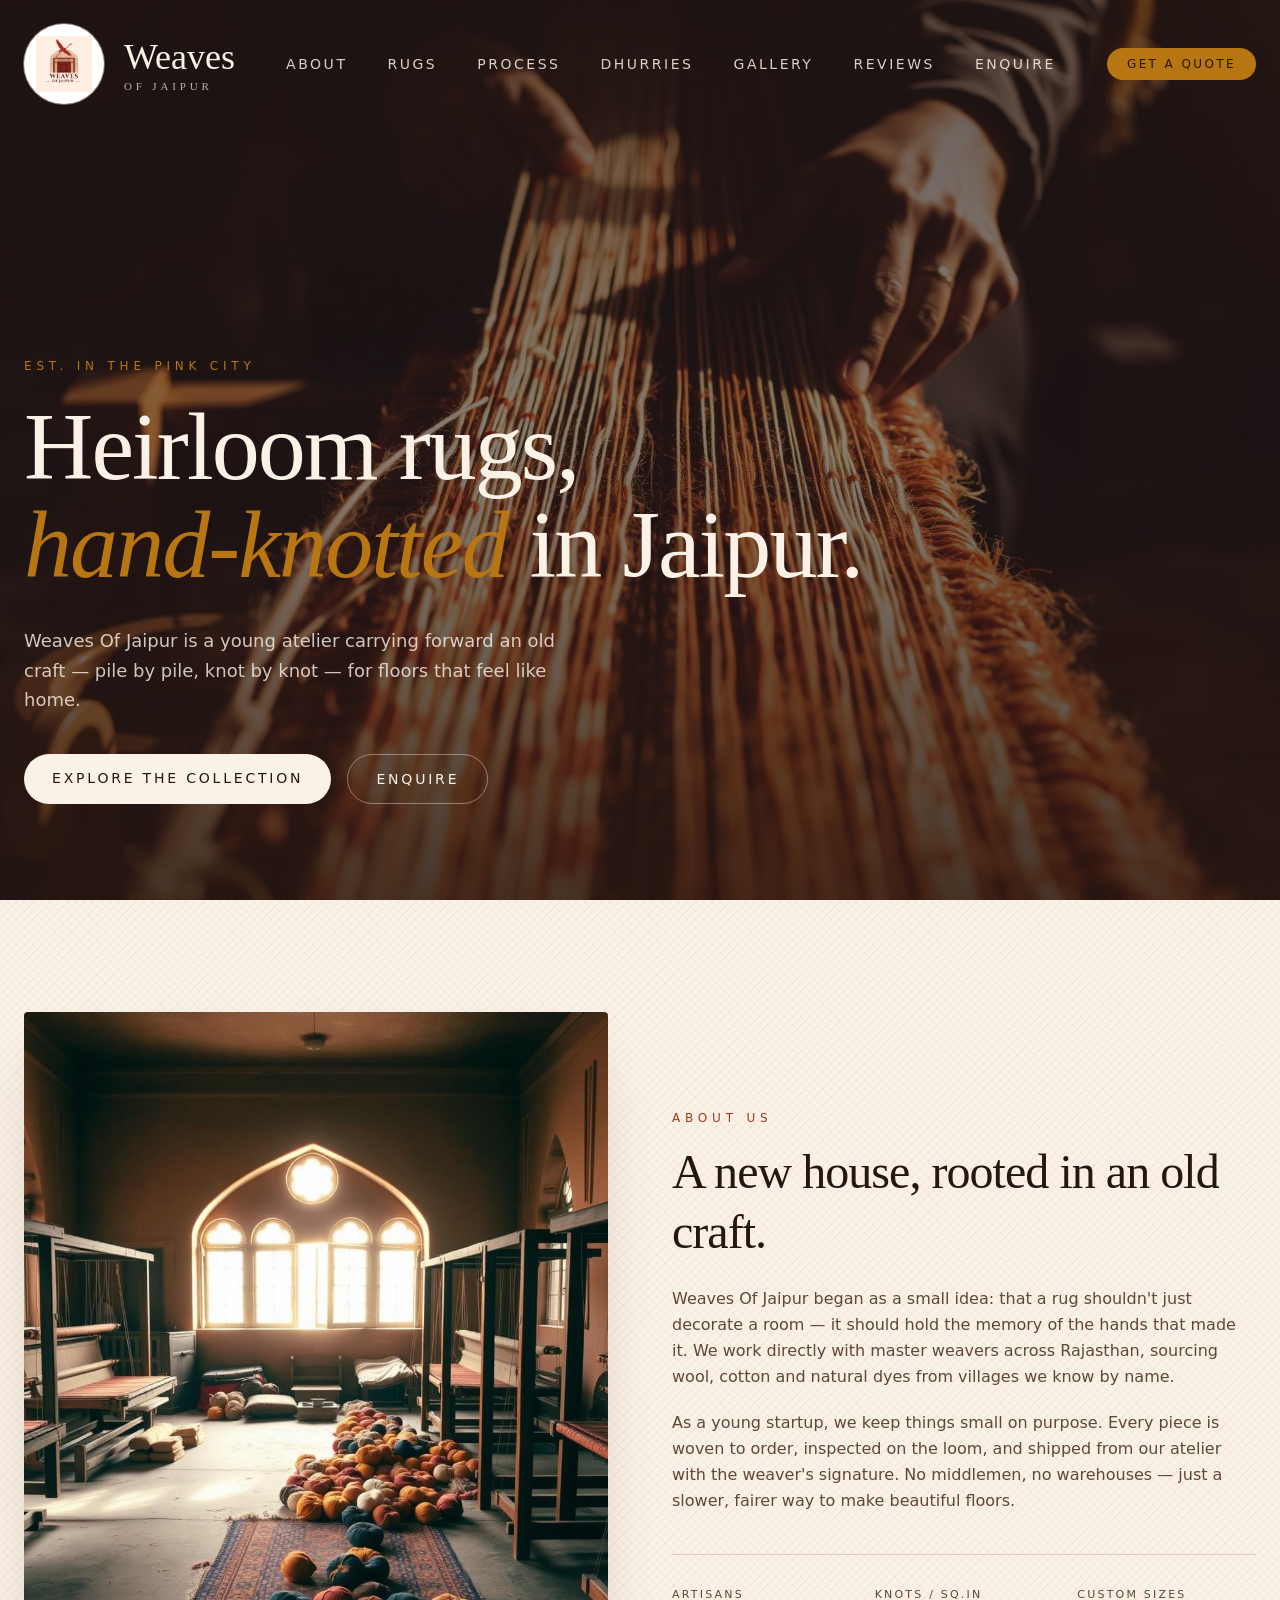
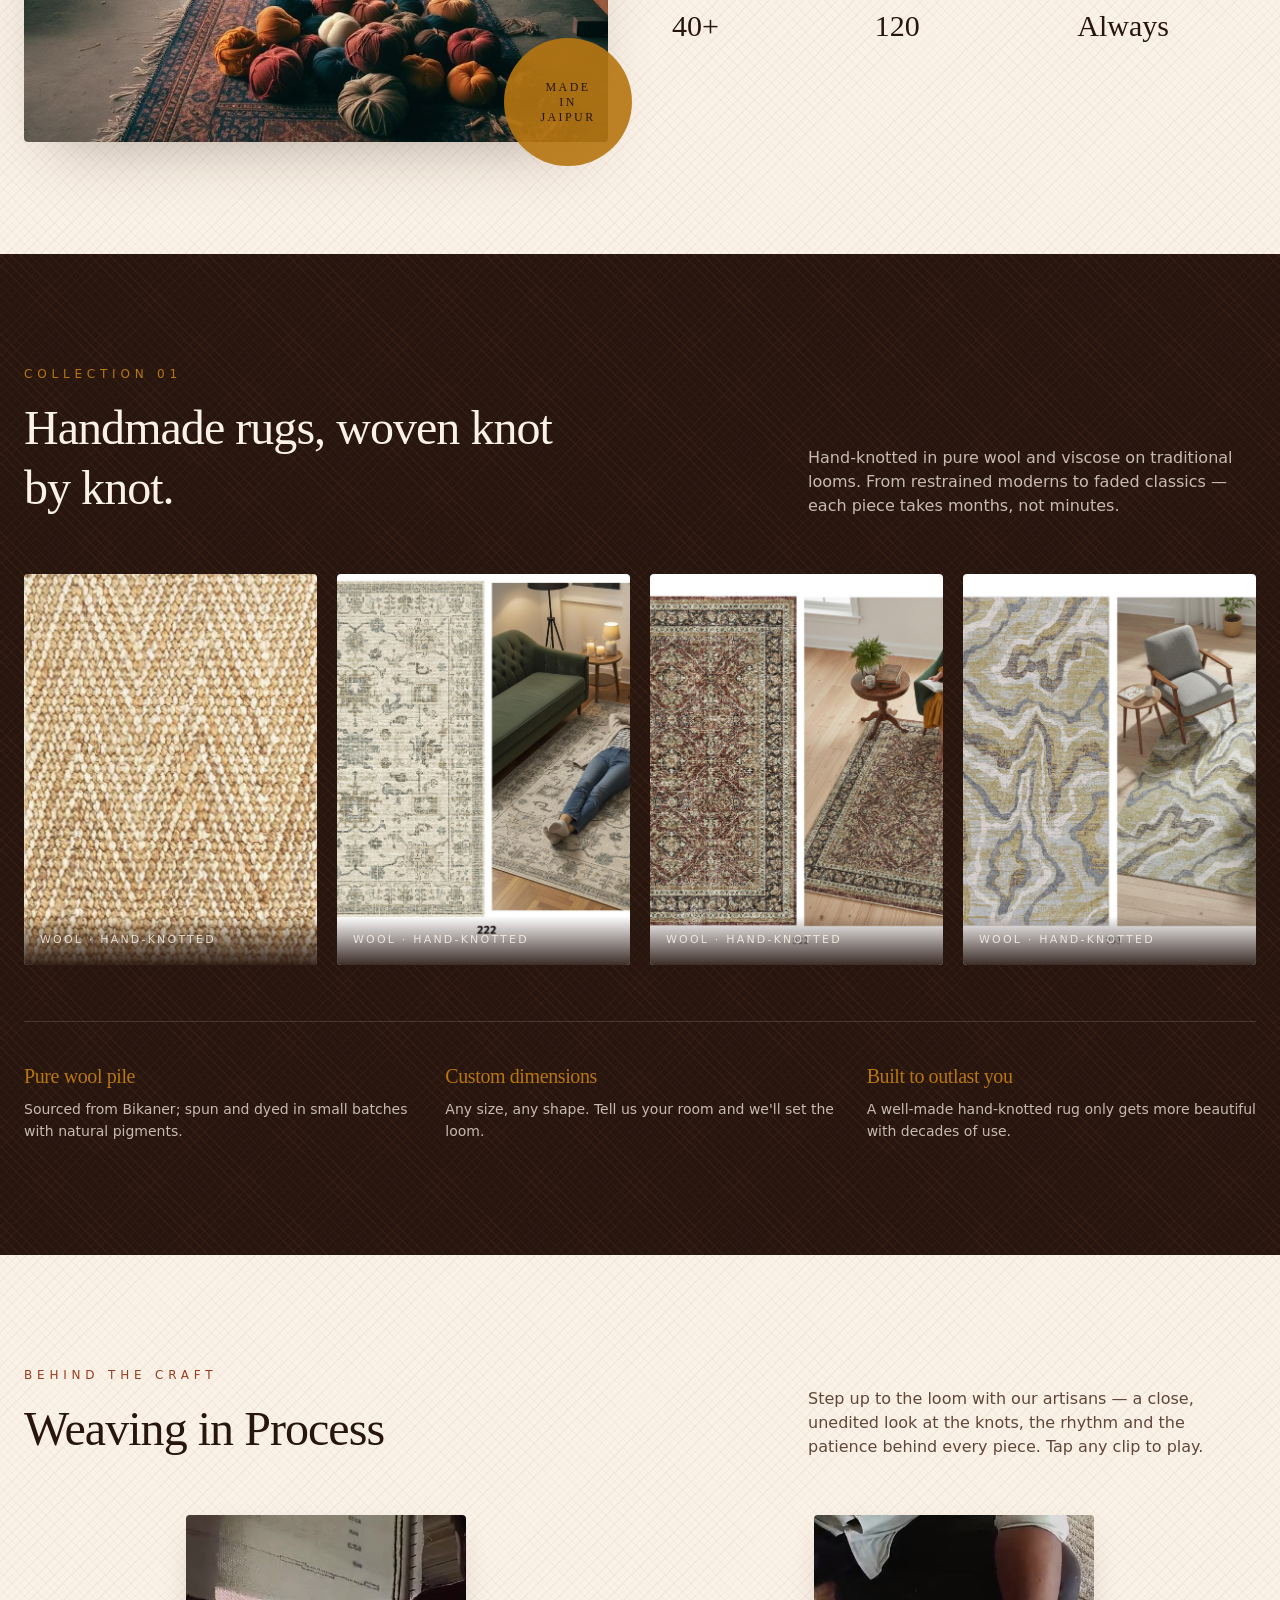
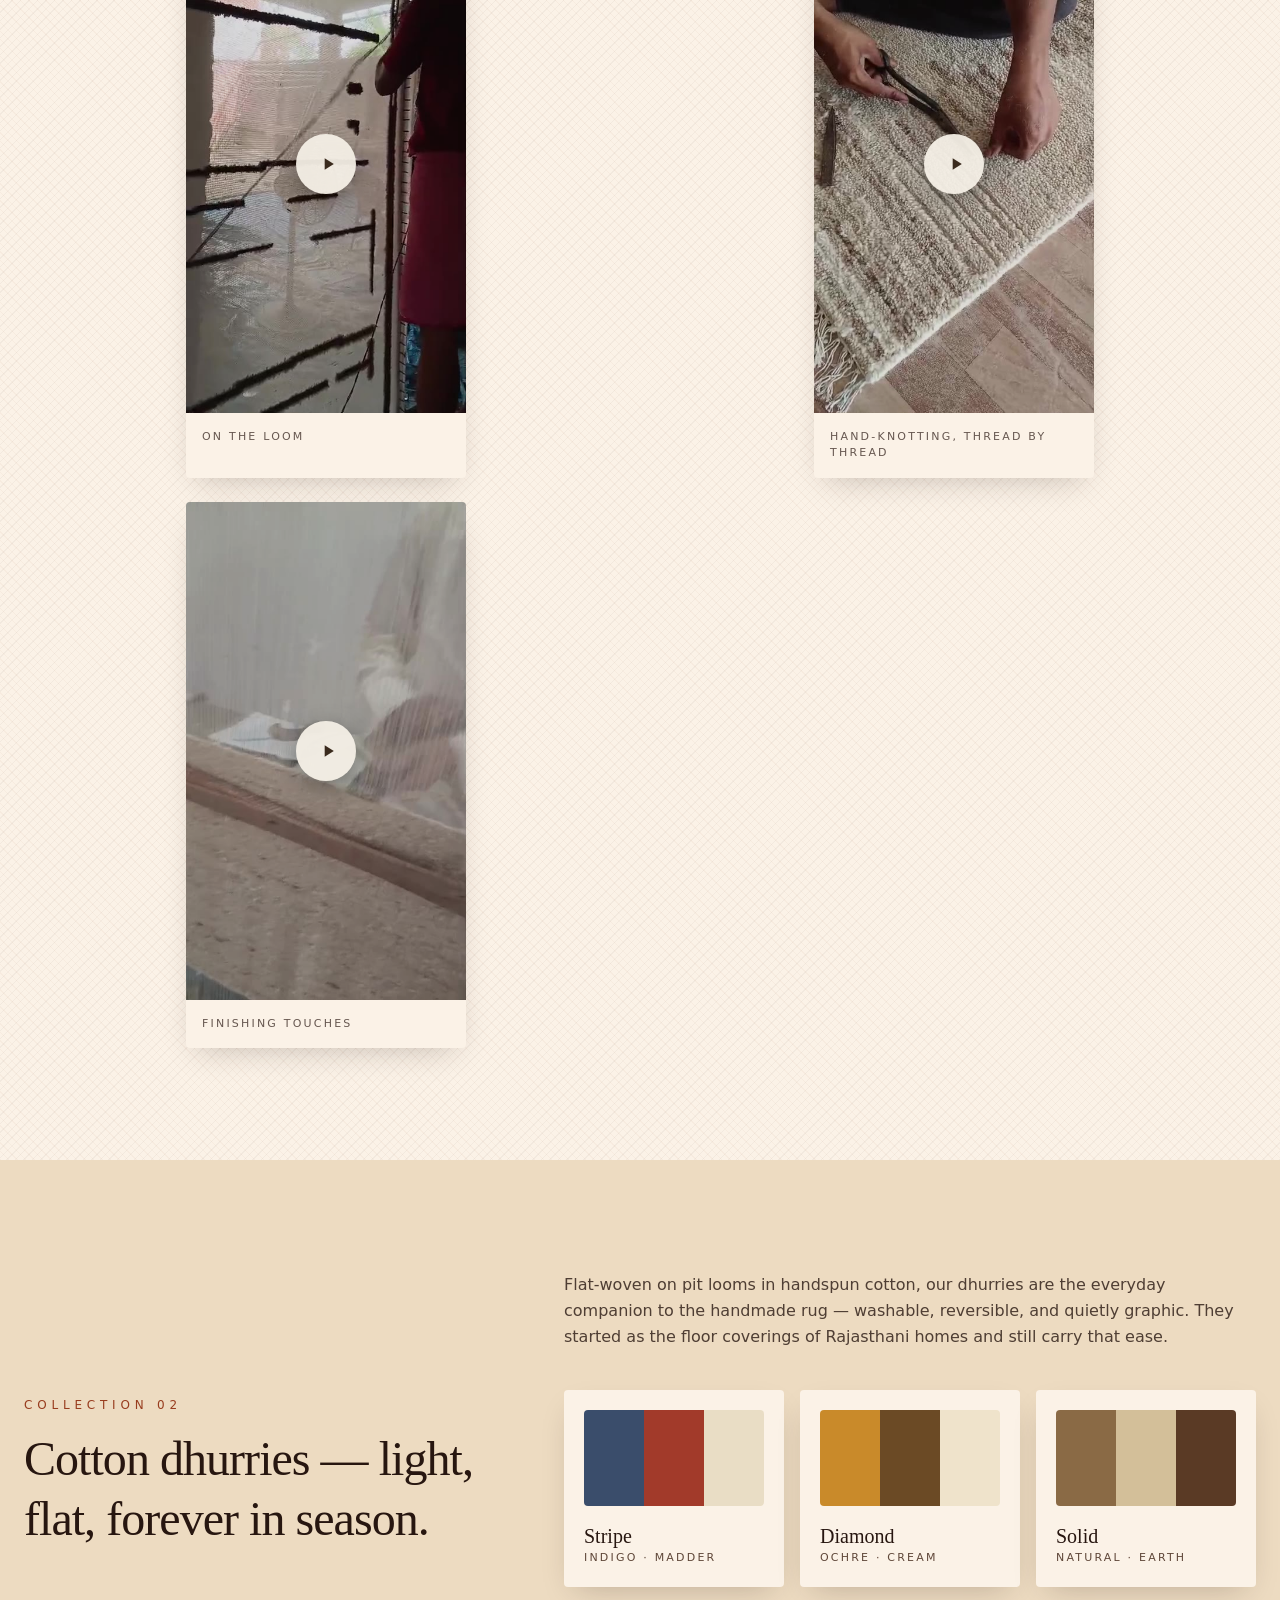
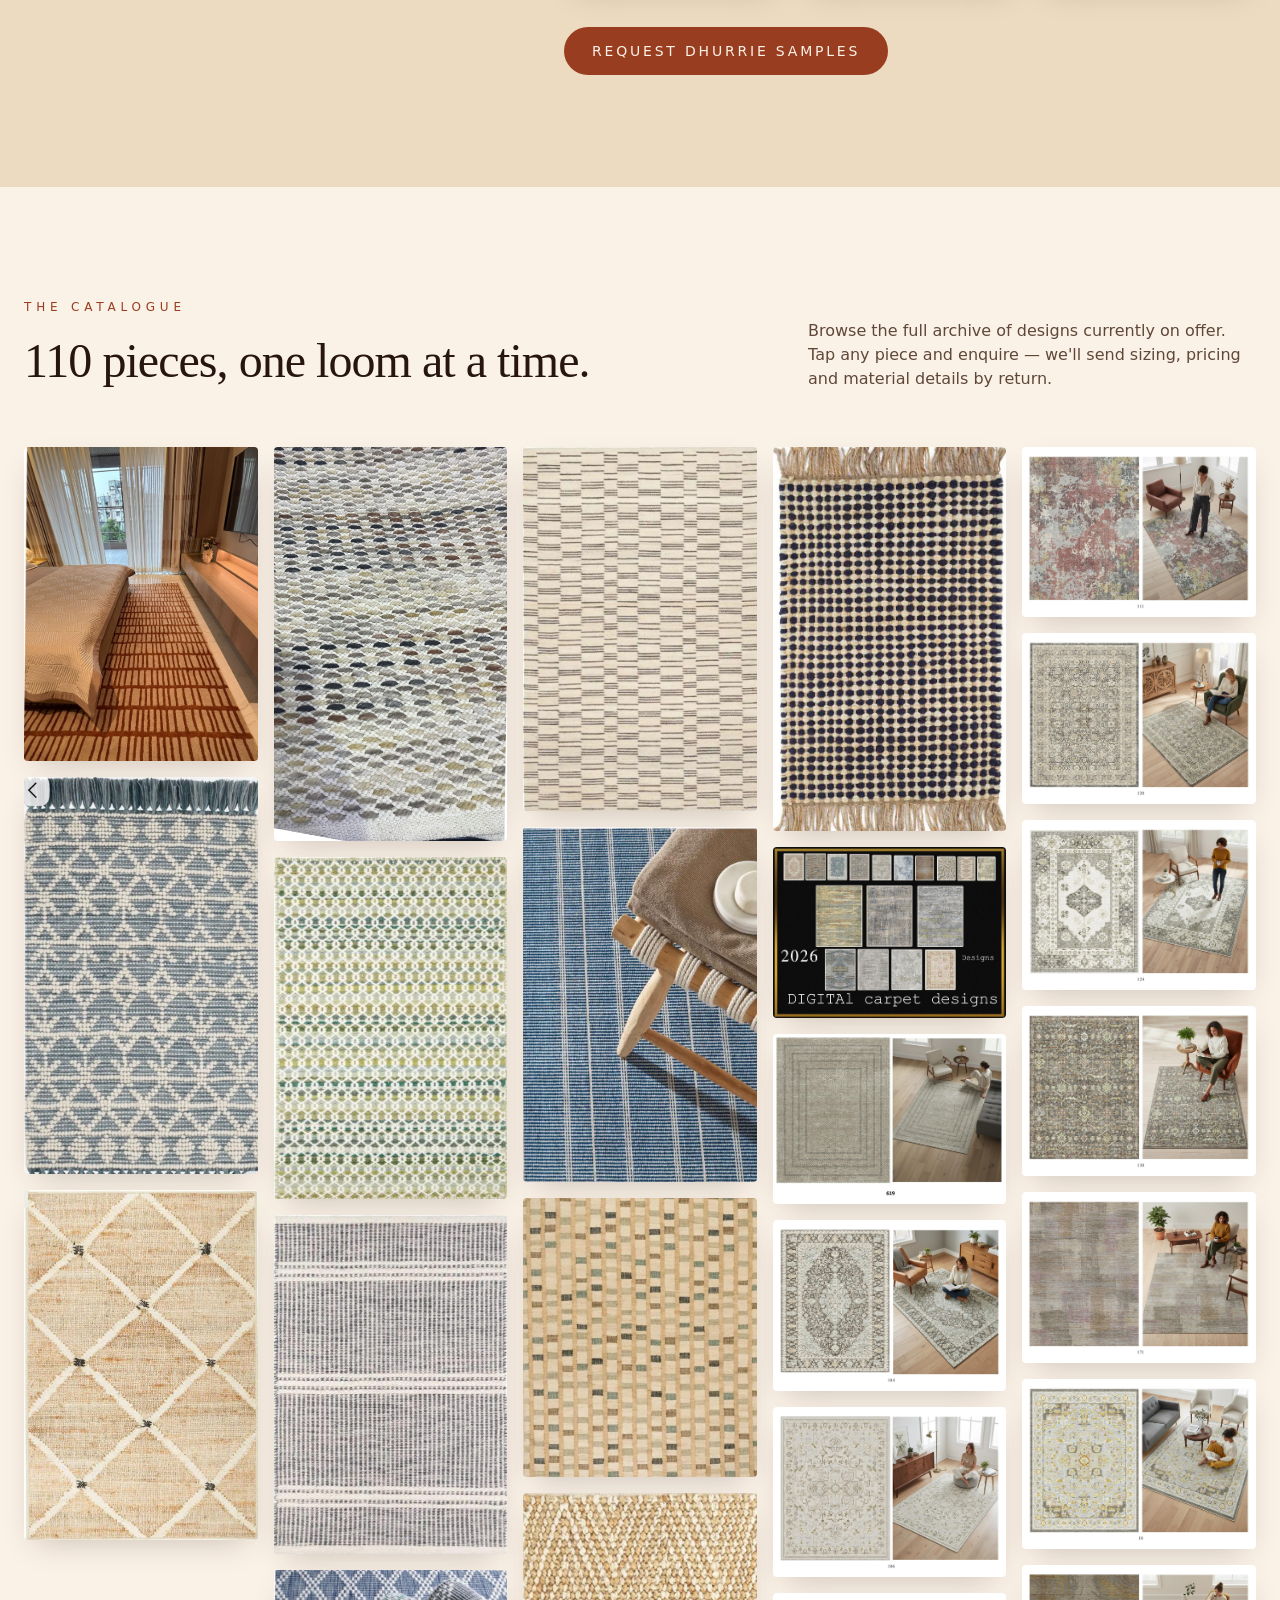
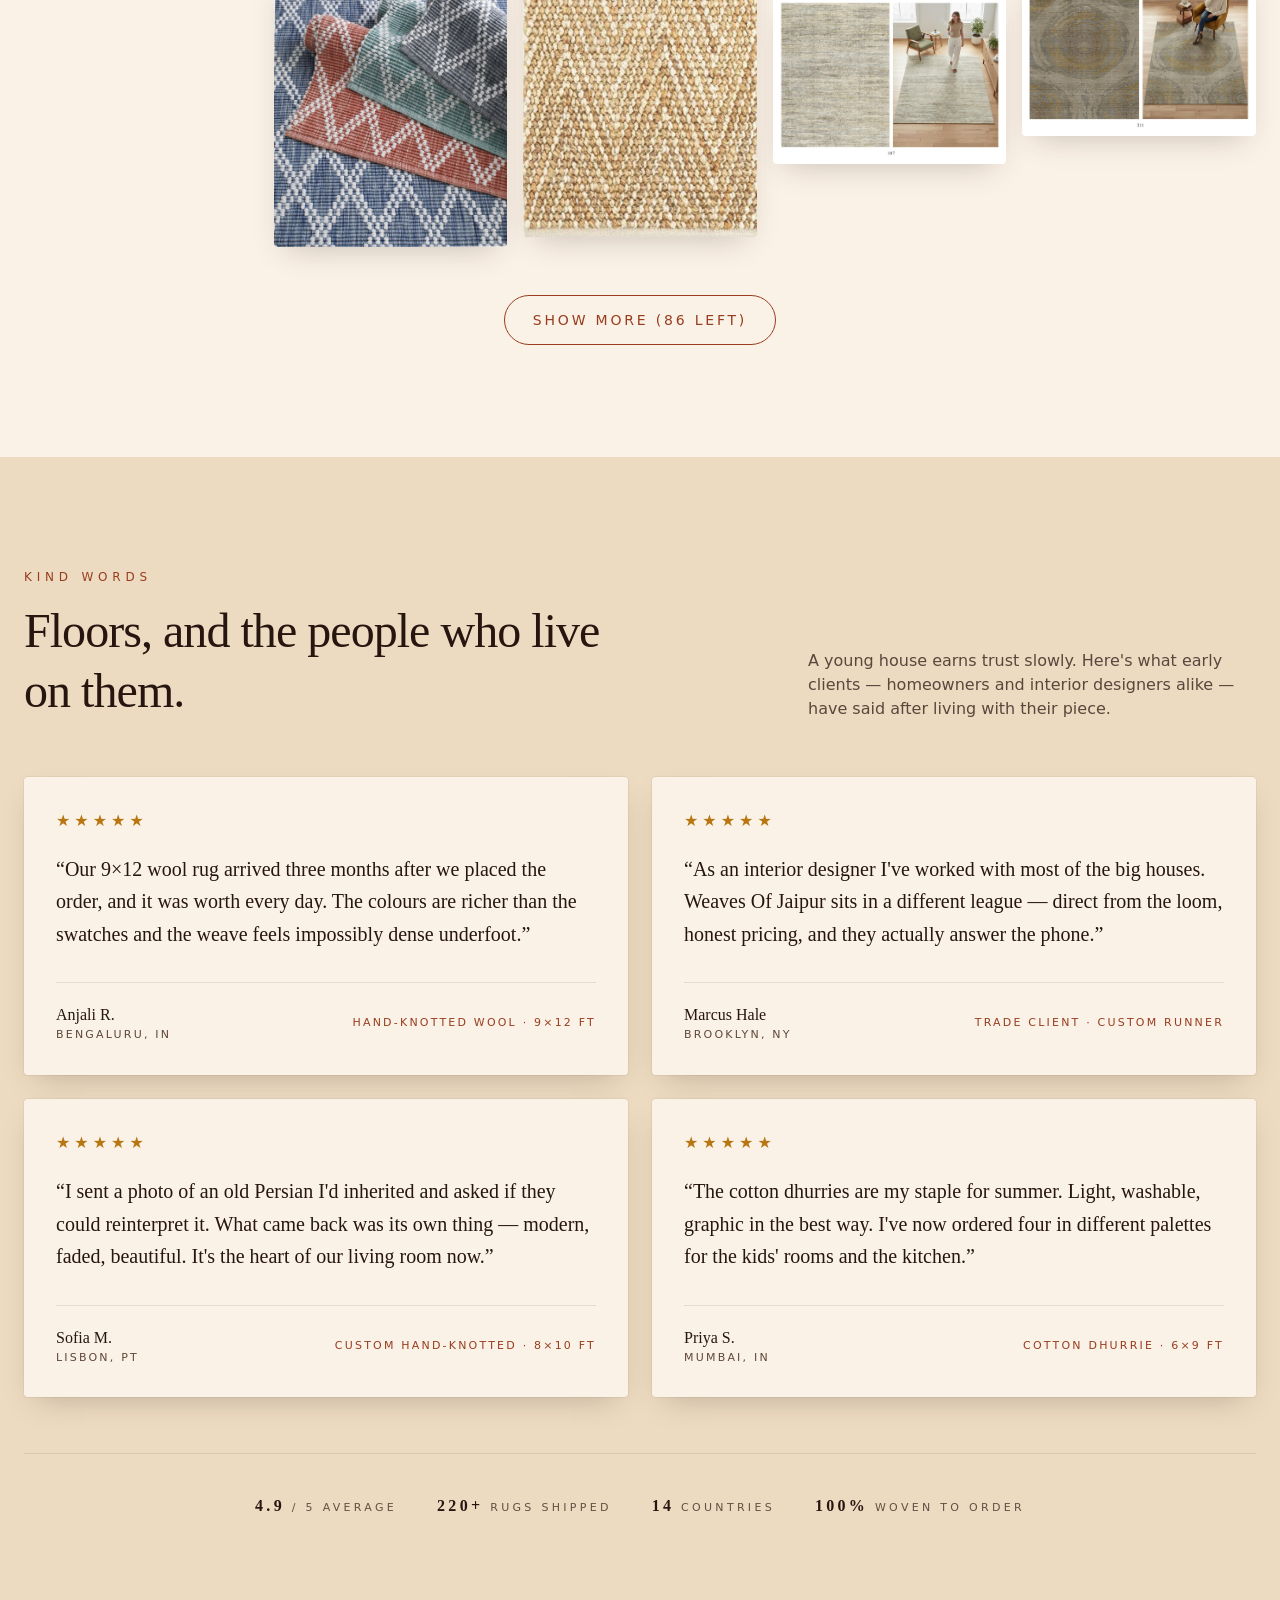
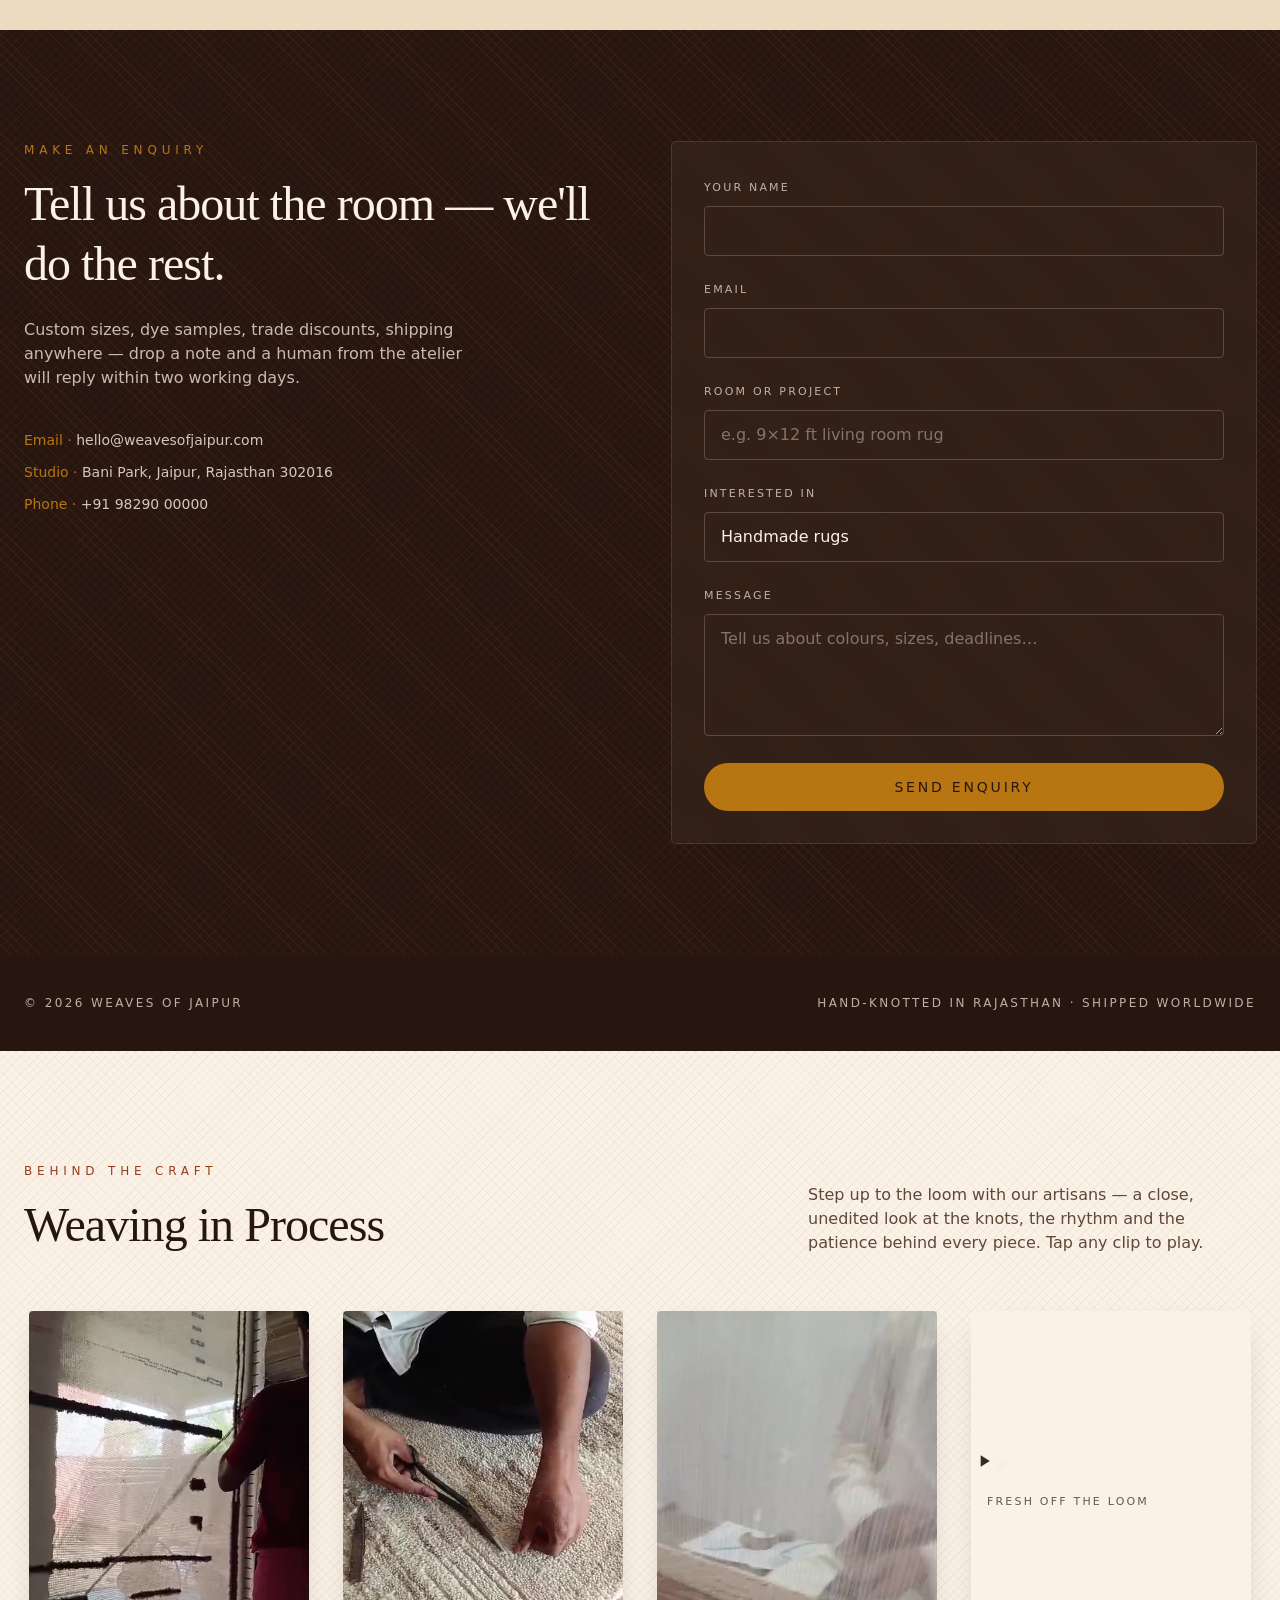
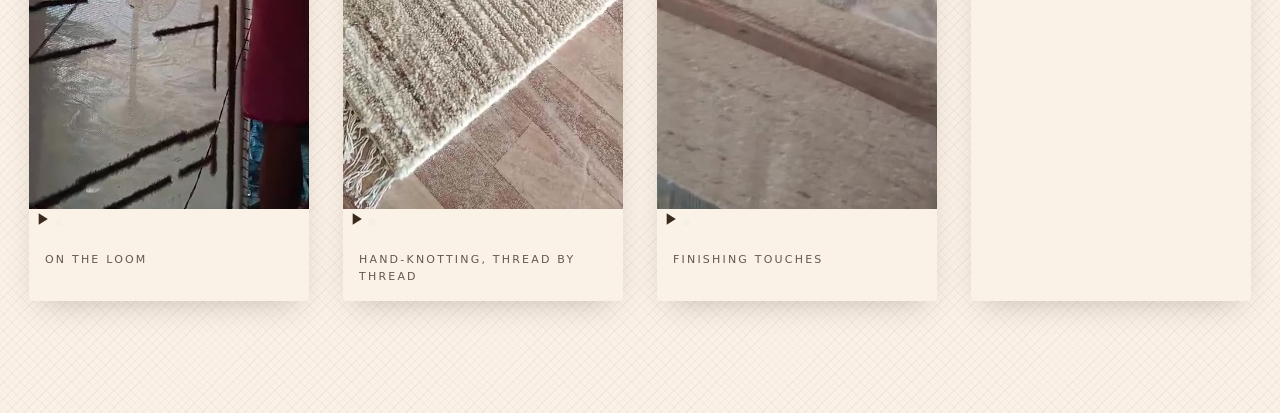
==== commit 21829238: "index.html" ====
--- a/index.html
+++ b/index.html
@@ -12,6 +12,17 @@
 </div>
 </section><section id="dhurries" class="bg-sand py-28"><div class="mx-auto grid max-w-7xl gap-16 px-6 md:grid-cols-12 md:items-center"><div class="md:col-span-5"><p class="text-xs uppercase tracking-[0.4em] text-clay">Collection 02</p><h2 class="mt-4 font-display text-4xl leading-tight text-espresso sm:text-5xl">Cotton dhurries — light, flat, forever in season.</h2></div><div class="md:col-span-7"><p class="text-base leading-relaxed text-espresso/80">Flat-woven on pit looms in handspun cotton, our dhurries are the everyday companion to the handmade rug — washable, reversible, and quietly graphic. They started as the floor coverings of Rajasthani homes and still carry that ease.</p><div class="mt-10 grid gap-4 sm:grid-cols-3"><div class="rounded-sm bg-cream p-5 shadow-[var(--shadow-card)]"><div class="flex h-24 overflow-hidden rounded-sm"><div class="flex-1" style="background-color:#3a4d6b"></div><div class="flex-1" style="background-color:#a23a2a"></div><div class="flex-1" style="background-color:#e9ddc5"></div></div><p class="mt-4 font-display text-xl text-espresso">Stripe</p><p class="text-[11px] uppercase tracking-[0.2em] text-muted-foreground">Indigo · Madder</p></div><div class="rounded-sm bg-cream p-5 shadow-[var(--shadow-card)]"><div class="flex h-24 overflow-hidden rounded-sm"><div class="flex-1" style="background-color:#c98a2a"></div><div class="flex-1" style="background-color:#6b4a25"></div><div class="flex-1" style="background-color:#efe3cb"></div></div><p class="mt-4 font-display text-xl text-espresso">Diamond</p><p class="text-[11px] uppercase tracking-[0.2em] text-muted-foreground">Ochre · Cream</p></div><div class="rounded-sm bg-cream p-5 shadow-[var(--shadow-card)]"><div class="flex h-24 overflow-hidden rounded-sm"><div class="flex-1" style="background-color:#8a6a45"></div><div class="flex-1" style="background-color:#d3bf99"></div><div class="flex-1" style="background-color:#5a3a25"></div></div><p class="mt-4 font-display text-xl text-espresso">Solid</p><p class="text-[11px] uppercase tracking-[0.2em] text-muted-foreground">Natural · Earth</p></div></div><a href="#enquiry" class="mt-10 inline-block rounded-full bg-clay px-7 py-3.5 text-sm uppercase tracking-[0.2em] text-cream transition hover:bg-espresso">Request dhurrie samples</a></div></div></section><section id="gallery" class="bg-background py-28"><div class="mx-auto max-w-7xl px-6"><div class="flex flex-col gap-6 md:flex-row md:items-end md:justify-between"><div><p class="text-xs uppercase tracking-[0.4em] text-clay">The catalogue</p><h2 class="mt-4 font-display text-4xl leading-tight text-espresso sm:text-5xl">110<!-- --> pieces, one loom at a time.</h2></div><p class="max-w-md text-muted-foreground">Browse the full archive of designs currently on offer. Tap any piece and enquire — we'll send sizing, pricing and material details by return.</p></div><div class="mt-14 columns-2 gap-4 sm:columns-3 lg:columns-4 xl:columns-5 [&amp;&gt;*]:mb-4 [&amp;&gt;*]:break-inside-avoid"><a href="#enquiry" class="group block overflow-hidden rounded-sm bg-muted shadow-[var(--shadow-card)]"><img src="rug-2.jpg" alt="Rug design 2" loading="lazy" class="w-full transition duration-700 group-hover:scale-[1.04]"></a><a href="#enquiry" class="group block overflow-hidden rounded-sm bg-muted shadow-[var(--shadow-card)]"><img src="rug-3.jpg" alt="Rug design 3" loading="lazy" class="w-full transition duration-700 group-hover:scale-[1.04]"></a><a href="#enquiry" class="group block overflow-hidden rounded-sm bg-muted shadow-[var(--shadow-card)]"><img src="rug-4.jpg" alt="Rug design 4" loading="lazy" class="w-full transition duration-700 group-hover:scale-[1.04]"></a><a href="#enquiry" class="group block overflow-hidden rounded-sm bg-muted shadow-[var(--shadow-card)]"><img src="rug-5.jpg" alt="Rug design 5" loading="lazy" class="w-full transition duration-700 group-hover:scale-[1.04]"></a><a href="#enquiry" class="group block overflow-hidden rounded-sm bg-muted shadow-[var(--shadow-card)]"><img src="rug-6.jpg" alt="Rug design 6" loading="lazy" class="w-full transition duration-700 group-hover:scale-[1.04]"></a><a href="#enquiry" class="group block overflow-hidden rounded-sm bg-muted shadow-[var(--shadow-card)]"><img src="rug-7.jpg" alt="Rug design 7" loading="lazy" class="w-full transition duration-700 group-hover:scale-[1.04]"></a><a href="#enquiry" class="group block overflow-hidden rounded-sm bg-muted shadow-[var(--shadow-card)]"><img src="rug-8.jpg" alt="Rug design 8" loading="lazy" class="w-full transition duration-700 group-hover:scale-[1.04]"></a><a href="#enquiry" class="group block overflow-hidden rounded-sm bg-muted shadow-[var(--shadow-card)]"><img src="rug-9.jpg" alt="Rug design 9" loading="lazy" class="w-full transition duration-700 group-hover:scale-[1.04]"></a><a href="#enquiry" class="group block overflow-hidden rounded-sm bg-muted shadow-[var(--shadow-card)]"><img src="rug-10.jpg" alt="Rug design 10" loading="lazy" class="w-full transition duration-700 group-hover:scale-[1.04]"></a><a href="#enquiry" class="group block overflow-hidden rounded-sm bg-muted shadow-[var(--shadow-card)]"><img src="rug-11.jpg" alt="Rug design 11" loading="lazy" class="w-full transition duration-700 group-hover:scale-[1.04]"></a><a href="#enquiry" class="group block overflow-hidden rounded-sm bg-muted shadow-[var(--shadow-card)]"><img src="rug-12.jpg" alt="Rug design 12" loading="lazy" class="w-full transition duration-700 group-hover:scale-[1.04]"></a><a href="#enquiry" class="group block overflow-hidden rounded-sm bg-muted shadow-[var(--shadow-card)]"><img src="rug-13.jpg" alt="Rug design 13" loading="lazy" class="w-full transition duration-700 group-hover:scale-[1.04]"></a><a href="#enquiry" class="group block overflow-hidden rounded-sm bg-muted shadow-[var(--shadow-card)]"><img src="rug-14.jpg" alt="Rug design 14" loading="lazy" class="w-full transition duration-700 group-hover:scale-[1.04]"></a><a href="#enquiry" class="group block overflow-hidden rounded-sm bg-muted shadow-[var(--shadow-card)]"><img src="rug-15.jpg" alt="Rug design 15" loading="lazy" class="w-full transition duration-700 group-hover:scale-[1.04]"></a><a href="#enquiry" class="group block overflow-hidden rounded-sm bg-muted shadow-[var(--shadow-card)]"><img src="rug-16.jpg" alt="Rug design 16" loading="lazy" class="w-full transition duration-700 group-hover:scale-[1.04]"></a><a href="#enquiry" class="group block overflow-hidden rounded-sm bg-muted shadow-[var(--shadow-card)]"><img src="rug-17.jpg" alt="Rug design 17" loading="lazy" class="w-full transition duration-700 group-hover:scale-[1.04]"></a><a href="#enquiry" class="group block overflow-hidden rounded-sm bg-muted shadow-[var(--shadow-card)]"><img src="rug-18.jpg" alt="Rug design 18" loading="lazy" class="w-full transition duration-700 group-hover:scale-[1.04]"></a><a href="#enquiry" class="group block overflow-hidden rounded-sm bg-muted shadow-[var(--shadow-card)]"><img src="rug-19.jpg" alt="Rug design 19" loading="lazy" class="w-full transition duration-700 group-hover:scale-[1.04]"></a><a href="#enquiry" class="group block overflow-hidden rounded-sm bg-muted shadow-[var(--shadow-card)]"><img src="rug-20.jpg" alt="Rug design 20" loading="lazy" class="w-full transition duration-700 group-hover:scale-[1.04]"></a><a href="#enquiry" class="group block overflow-hidden rounded-sm bg-muted shadow-[var(--shadow-card)]"><img src="rug-21.jpg" alt="Rug design 21" loading="lazy" class="w-full transition duration-700 group-hover:scale-[1.04]"></a><a href="#enquiry" class="group block overflow-hidden rounded-sm bg-muted shadow-[var(--shadow-card)]"><img src="rug-22.jpg" alt="Rug design 22" loading="lazy" class="w-full transition duration-700 group-hover:scale-[1.04]"></a><a href="#enquiry" class="group block overflow-hidden rounded-sm bg-muted shadow-[var(--shadow-card)]"><img src="rug-23.jpg" alt="Rug design 23" loading="lazy" class="w-full transition duration-700 group-hover:scale-[1.04]"></a><a href="#enquiry" class="group block overflow-hidden rounded-sm bg-muted shadow-[var(--shadow-card)]"><img src="rug-24.jpg" alt="Rug design 24" loading="lazy" class="w-full transition duration-700 group-hover:scale-[1.04]"></a><a href="#enquiry" class="group block overflow-hidden rounded-sm bg-muted shadow-[var(--shadow-card)]"><img src="rug-25.jpg" alt="Rug design 25" loading="lazy" class="w-full transition duration-700 group-hover:scale-[1.04]"></a></div><div class="mt-12 text-center"><button class="rounded-full border border-clay px-7 py-3.5 text-sm uppercase tracking-[0.2em] text-clay transition hover:bg-clay hover:text-cream">Show more (<!-- -->86<!-- --> left)</button></div></div></section><section id="reviews" class="bg-sand py-28"><div class="mx-auto max-w-7xl px-6"><div class="flex flex-col gap-6 md:flex-row md:items-end md:justify-between"><div class="max-w-xl"><p class="text-xs uppercase tracking-[0.4em] text-clay">Kind words</p><h2 class="mt-4 font-display text-4xl leading-tight text-espresso sm:text-5xl">Floors, and the people who live on them.</h2></div><p class="max-w-md text-espresso/75">A young house earns trust slowly. Here's what early clients — homeowners and interior designers alike — have said after living with their piece.</p></div><div class="mt-14 grid gap-6 md:grid-cols-2"><figure class="flex h-full flex-col justify-between rounded-sm bg-cream p-8 shadow-[var(--shadow-card)] ring-1 ring-espresso/5"><div><div class="flex gap-1 text-ochre" aria-label="5 out of 5 stars"><span aria-hidden="true">★</span><span aria-hidden="true">★</span><span aria-hidden="true">★</span><span aria-hidden="true">★</span><span aria-hidden="true">★</span></div><blockquote class="mt-5 font-display text-xl leading-relaxed text-espresso">“<!-- -->Our 9×12 wool rug arrived three months after we placed the order, and it was worth every day. The colours are richer than the swatches and the weave feels impossibly dense underfoot.<!-- -->”</blockquote></div><figcaption class="mt-8 flex items-center justify-between border-t border-espresso/10 pt-5 text-sm"><div><p class="font-display text-base text-espresso">Anjali R.</p><p class="text-[11px] uppercase tracking-[0.2em] text-muted-foreground">Bengaluru, IN</p></div><p class="max-w-[55%] text-right text-[11px] uppercase tracking-[0.2em] text-clay">Hand-knotted wool · 9×12 ft</p></figcaption></figure><figure class="flex h-full flex-col justify-between rounded-sm bg-cream p-8 shadow-[var(--shadow-card)] ring-1 ring-espresso/5"><div><div class="flex gap-1 text-ochre" aria-label="5 out of 5 stars"><span aria-hidden="true">★</span><span aria-hidden="true">★</span><span aria-hidden="true">★</span><span aria-hidden="true">★</span><span aria-hidden="true">★</span></div><blockquote class="mt-5 font-display text-xl leading-relaxed text-espresso">“<!-- -->As an interior designer I've worked with most of the big houses. Weaves Of Jaipur sits in a different league — direct from the loom, honest pricing, and they actually answer the phone.<!-- -->”</blockquote></div><figcaption class="mt-8 flex items-center justify-between border-t border-espresso/10 pt-5 text-sm"><div><p class="font-display text-base text-espresso">Marcus Hale</p><p class="text-[11px] uppercase tracking-[0.2em] text-muted-foreground">Brooklyn, NY</p></div><p class="max-w-[55%] text-right text-[11px] uppercase tracking-[0.2em] text-clay">Trade client · Custom runner</p></figcaption></figure><figure class="flex h-full flex-col justify-between rounded-sm bg-cream p-8 shadow-[var(--shadow-card)] ring-1 ring-espresso/5"><div><div class="flex gap-1 text-ochre" aria-label="5 out of 5 stars"><span aria-hidden="true">★</span><span aria-hidden="true">★</span><span aria-hidden="true">★</span><span aria-hidden="true">★</span><span aria-hidden="true">★</span></div><blockquote class="mt-5 font-display text-xl leading-relaxed text-espresso">“<!-- -->I sent a photo of an old Persian I'd inherited and asked if they could reinterpret it. What came back was its own thing — modern, faded, beautiful. It's the heart of our living room now.<!-- -->”</blockquote></div><figcaption class="mt-8 flex items-center justify-between border-t border-espresso/10 pt-5 text-sm"><div><p class="font-display text-base text-espresso">Sofia M.</p><p class="text-[11px] uppercase tracking-[0.2em] text-muted-foreground">Lisbon, PT</p></div><p class="max-w-[55%] text-right text-[11px] uppercase tracking-[0.2em] text-clay">Custom hand-knotted · 8×10 ft</p></figcaption></figure><figure class="flex h-full flex-col justify-between rounded-sm bg-cream p-8 shadow-[var(--shadow-card)] ring-1 ring-espresso/5"><div><div class="flex gap-1 text-ochre" aria-label="5 out of 5 stars"><span aria-hidden="true">★</span><span aria-hidden="true">★</span><span aria-hidden="true">★</span><span aria-hidden="true">★</span><span aria-hidden="true">★</span></div><blockquote class="mt-5 font-display text-xl leading-relaxed text-espresso">“<!-- -->The cotton dhurries are my staple for summer. Light, washable, graphic in the best way. I've now ordered four in different palettes for the kids' rooms and the kitchen.<!-- -->”</blockquote></div><figcaption class="mt-8 flex items-center justify-between border-t border-espresso/10 pt-5 text-sm"><div><p class="font-display text-base text-espresso">Priya S.</p><p class="text-[11px] uppercase tracking-[0.2em] text-muted-foreground">Mumbai, IN</p></div><p class="max-w-[55%] text-right text-[11px] uppercase tracking-[0.2em] text-clay">Cotton dhurrie · 6×9 ft</p></figcaption></figure></div><div class="mt-14 flex flex-wrap items-center justify-center gap-x-10 gap-y-4 border-t border-espresso/10 pt-10 text-center text-[11px] uppercase tracking-[0.3em] text-espresso/70"><span><strong class="font-display text-base text-espresso">4.9</strong> / 5 average</span><span><strong class="font-display text-base text-espresso">220+</strong> rugs shipped</span><span><strong class="font-display text-base text-espresso">14</strong> countries</span><span><strong class="font-display text-base text-espresso">100%</strong> woven to order</span></div></div></section><section id="enquiry" class="relative isolate overflow-hidden bg-espresso py-28 text-cream bg-weave-dark"><div class="mx-auto grid max-w-7xl gap-16 px-6 md:grid-cols-2"><div><p class="text-xs uppercase tracking-[0.4em] text-ochre">Make an enquiry</p><h2 class="mt-4 font-display text-4xl leading-tight sm:text-5xl">Tell us about the room — we'll do the rest.</h2><p class="mt-6 max-w-md text-cream/75">Custom sizes, dye samples, trade discounts, shipping anywhere — drop a note and a human from the atelier will reply within two working days.</p><ul class="mt-10 space-y-3 text-sm text-cream/80"><li><span class="text-ochre">Email · </span>hello@weavesofjaipur.com</li><li><span class="text-ochre">Studio · </span>Bani Park, Jaipur, Rajasthan 302016</li><li><span class="text-ochre">Phone · </span>+91 98290 00000</li></ul></div><form class="rounded-sm bg-cream/[0.04] p-8 ring-1 ring-cream/15 backdrop-blur"><div class="space-y-5"><div><label for="name" class="text-[11px] uppercase tracking-[0.2em] text-cream/70">Your name</label><input id="name" type="text" required="" class="mt-2 w-full rounded-sm border border-cream/20 bg-transparent px-4 py-3 text-cream placeholder:text-cream/40 focus:border-ochre focus:outline-none" name="name"></div><div><label for="email" class="text-[11px] uppercase tracking-[0.2em] text-cream/70">Email</label><input id="email" type="email" required="" class="mt-2 w-full rounded-sm border border-cream/20 bg-transparent px-4 py-3 text-cream placeholder:text-cream/40 focus:border-ochre focus:outline-none" name="email"></div><div><label for="project" class="text-[11px] uppercase tracking-[0.2em] text-cream/70">Room or project</label><input id="project" type="text" placeholder="e.g. 9×12 ft living room rug" class="mt-2 w-full rounded-sm border border-cream/20 bg-transparent px-4 py-3 text-cream placeholder:text-cream/40 focus:border-ochre focus:outline-none" name="project"></div><div><label class="text-[11px] uppercase tracking-[0.2em] text-cream/70">Interested in</label><select class="mt-2 w-full appearance-none rounded-sm border border-cream/20 bg-transparent px-4 py-3 text-cream focus:border-ochre focus:outline-none"><option class="bg-espresso">Handmade rugs</option><option class="bg-espresso">Cotton dhurries</option><option class="bg-espresso">Both</option><option class="bg-espresso">Trade / interior designer</option></select></div><div><label class="text-[11px] uppercase tracking-[0.2em] text-cream/70">Message</label><textarea rows="4" class="mt-2 w-full rounded-sm border border-cream/20 bg-transparent px-4 py-3 text-cream placeholder:text-cream/40 focus:border-ochre focus:outline-none" placeholder="Tell us about colours, sizes, deadlines…"></textarea></div><button class="w-full rounded-full bg-ochre px-7 py-3.5 text-sm uppercase tracking-[0.2em] text-espresso transition hover:bg-cream">Send enquiry</button></div></form></div></section><footer class="bg-espresso py-10 text-cream/70"><div class="mx-auto flex max-w-7xl flex-col items-center justify-between gap-4 px-6 text-xs uppercase tracking-[0.2em] md:flex-row"><p>© <!-- -->2026<!-- --> Weaves Of Jaipur</p><p>Hand-knotted in Rajasthan · Shipped worldwide</p></div></footer></div><!--/$-->
 
+<section id="process" class="bg-weave py-28">
+<div class="mx-auto max-w-7xl px-6">
+<div class="flex flex-col gap-6 md:flex-row md:items-end md:justify-between"><div class="max-w-xl"><p class="text-xs uppercase tracking-[0.4em] text-clay">Behind the craft</p><h2 class="mt-4 font-display text-4xl leading-tight text-espresso sm:text-5xl">Weaving in Process</h2></div><p class="max-w-md text-muted-foreground">Step up to the loom with our artisans — a close, unedited look at the knots, the rhythm and the patience behind every piece. Tap any clip to play.</p></div>
+<div class="mt-14 grid gap-6 sm:grid-cols-2 lg:grid-cols-4">
+<figure class="wp-card group relative overflow-hidden rounded-sm bg-cream shadow-[var(--shadow-card)]"><div class="wp-frame"><video class="wp-video" poster="weaving-process-1.jpg" playsinline preload="none"><source src="weaving-process-1.mp4" type="video/mp4">Your browser does not support video playback.</video><button type="button" class="wp-play-btn" aria-label="Play video: On the loom"><span class="wp-play-circle"><svg width="20" height="20" viewBox="0 0 24 24" fill="none" style="margin-left:3px;"><path d="M8 5v14l11-7L8 5Z" fill="#3a2a1d"></path></svg></span></button><button type="button" class="wp-stop-btn" aria-label="Stop video"><svg width="13" height="13" viewBox="0 0 24 24" fill="none"><rect x="5" y="5" width="14" height="14" rx="2" fill="#f5f0e6"></rect></svg></button></div><figcaption class="p-4 text-[11px] uppercase tracking-[0.2em] text-espresso/70">On the loom</figcaption></figure>
+<figure class="wp-card group relative overflow-hidden rounded-sm bg-cream shadow-[var(--shadow-card)]"><div class="wp-frame"><video class="wp-video" poster="weaving-process-2.jpg" playsinline preload="none"><source src="weaving-process-2.mp4" type="video/mp4">Your browser does not support video playback.</video><button type="button" class="wp-play-btn" aria-label="Play video: Hand-knotting, thread by thread"><span class="wp-play-circle"><svg width="20" height="20" viewBox="0 0 24 24" fill="none" style="margin-left:3px;"><path d="M8 5v14l11-7L8 5Z" fill="#3a2a1d"></path></svg></span></button><button type="button" class="wp-stop-btn" aria-label="Stop video"><svg width="13" height="13" viewBox="0 0 24 24" fill="none"><rect x="5" y="5" width="14" height="14" rx="2" fill="#f5f0e6"></rect></svg></button></div><figcaption class="p-4 text-[11px] uppercase tracking-[0.2em] text-espresso/70">Hand-knotting, thread by thread</figcaption></figure>
+<figure class="wp-card group relative overflow-hidden rounded-sm bg-cream shadow-[var(--shadow-card)]"><div class="wp-frame"><video class="wp-video" poster="weaving-process-3.jpg" playsinline preload="none"><source src="weaving-process-3.mp4" type="video/mp4">Your browser does not support video playback.</video><button type="button" class="wp-play-btn" aria-label="Play video: Finishing touches"><span class="wp-play-circle"><svg width="20" height="20" viewBox="0 0 24 24" fill="none" style="margin-left:3px;"><path d="M8 5v14l11-7L8 5Z" fill="#3a2a1d"></path></svg></span></button><button type="button" class="wp-stop-btn" aria-label="Stop video"><svg width="13" height="13" viewBox="0 0 24 24" fill="none"><rect x="5" y="5" width="14" height="14" rx="2" fill="#f5f0e6"></rect></svg></button></div><figcaption class="p-4 text-[11px] uppercase tracking-[0.2em] text-espresso/70">Finishing touches</figcaption></figure>
+<figure class="wp-card group relative overflow-hidden rounded-sm bg-cream shadow-[var(--shadow-card)]"><div class="wp-frame wp-frame-wide"><video class="wp-video" poster="weaving-process-4.jpg" playsinline preload="none"><source src="weaving-process-4.mp4" type="video/mp4">Your browser does not support video playback.</video><button type="button" class="wp-play-btn" aria-label="Play video: Fresh off the loom"><span class="wp-play-circle"><svg width="20" height="20" viewBox="0 0 24 24" fill="none" style="margin-left:3px;"><path d="M8 5v14l11-7L8 5Z" fill="#3a2a1d"></path></svg></span></button><button type="button" class="wp-stop-btn" aria-label="Stop video"><svg width="13" height="13" viewBox="0 0 24 24" fill="none"><rect x="5" y="5" width="14" height="14" rx="2" fill="#f5f0e6"></rect></svg></button></div><figcaption class="p-4 text-[11px] uppercase tracking-[0.2em] text-espresso/70">Fresh off the loom</figcaption></figure>
+</div>
+</div>
+</section>
 
 </body></html>
 <style>
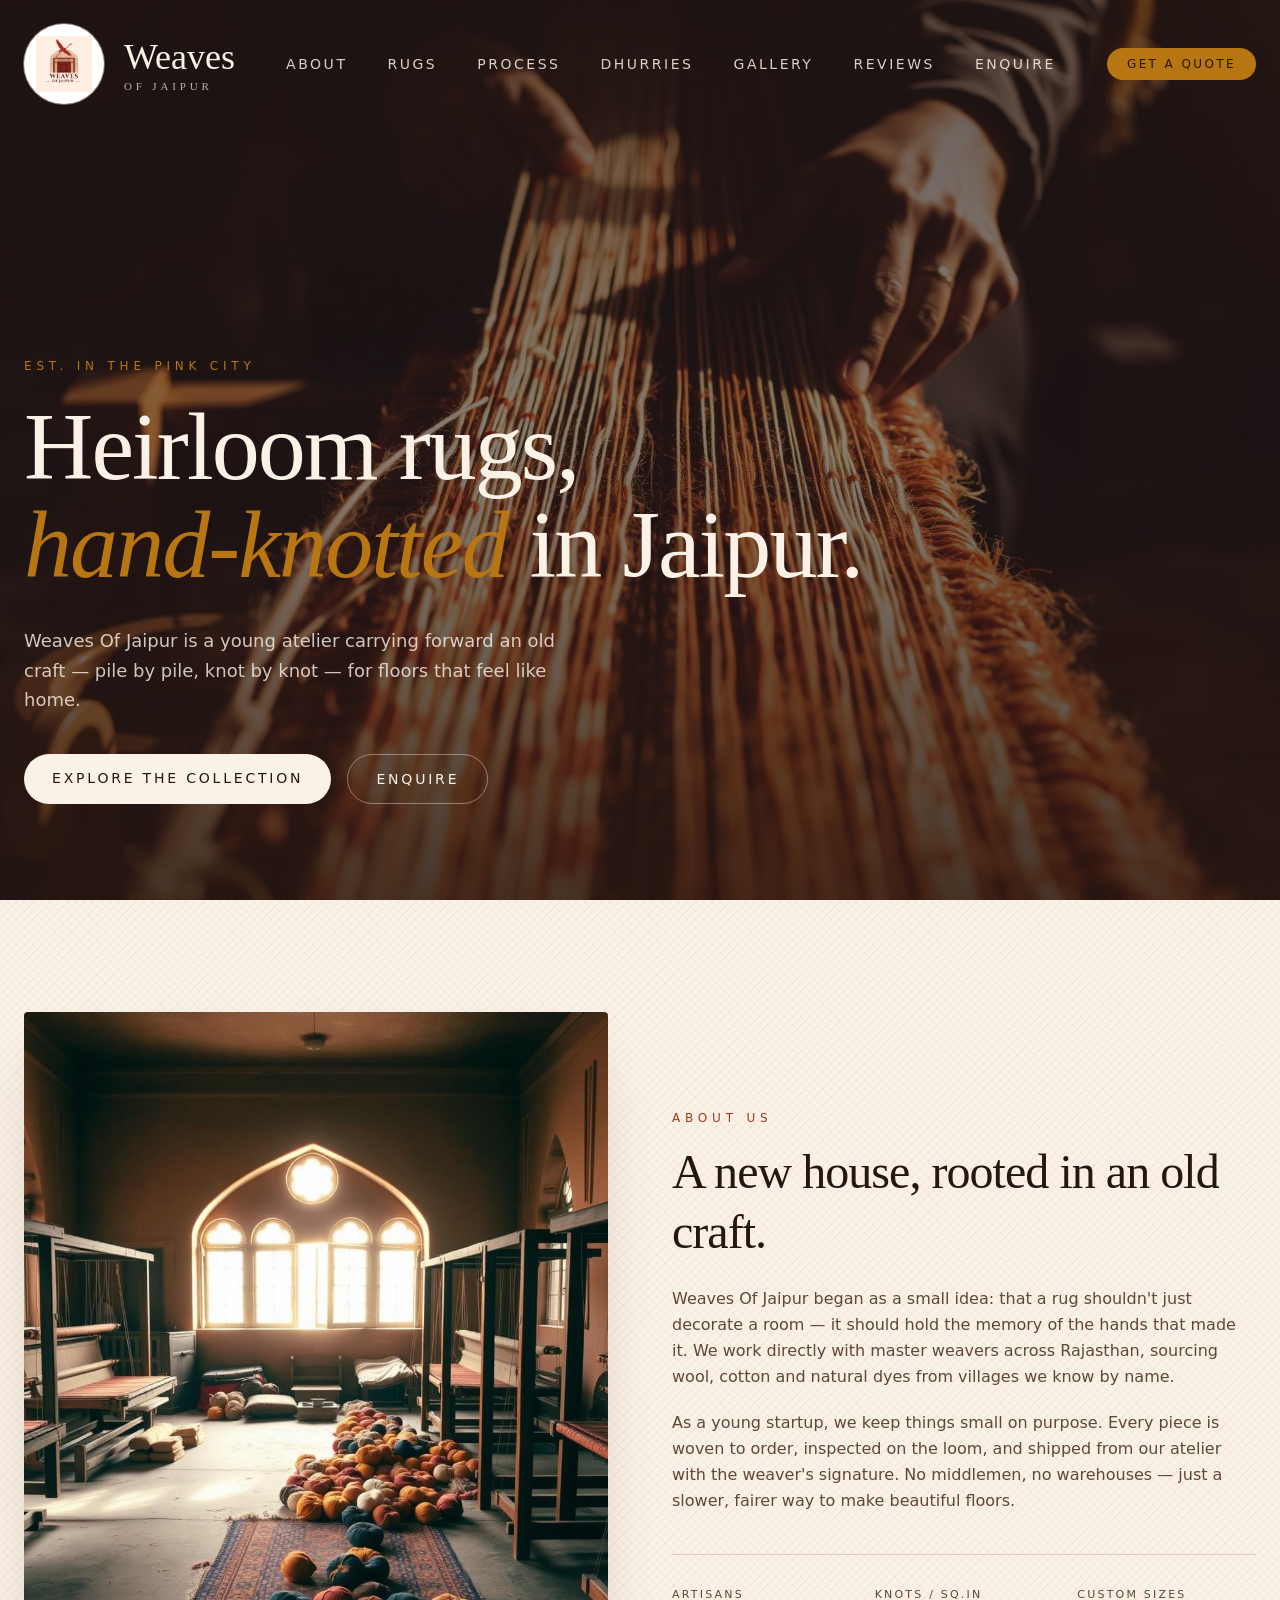
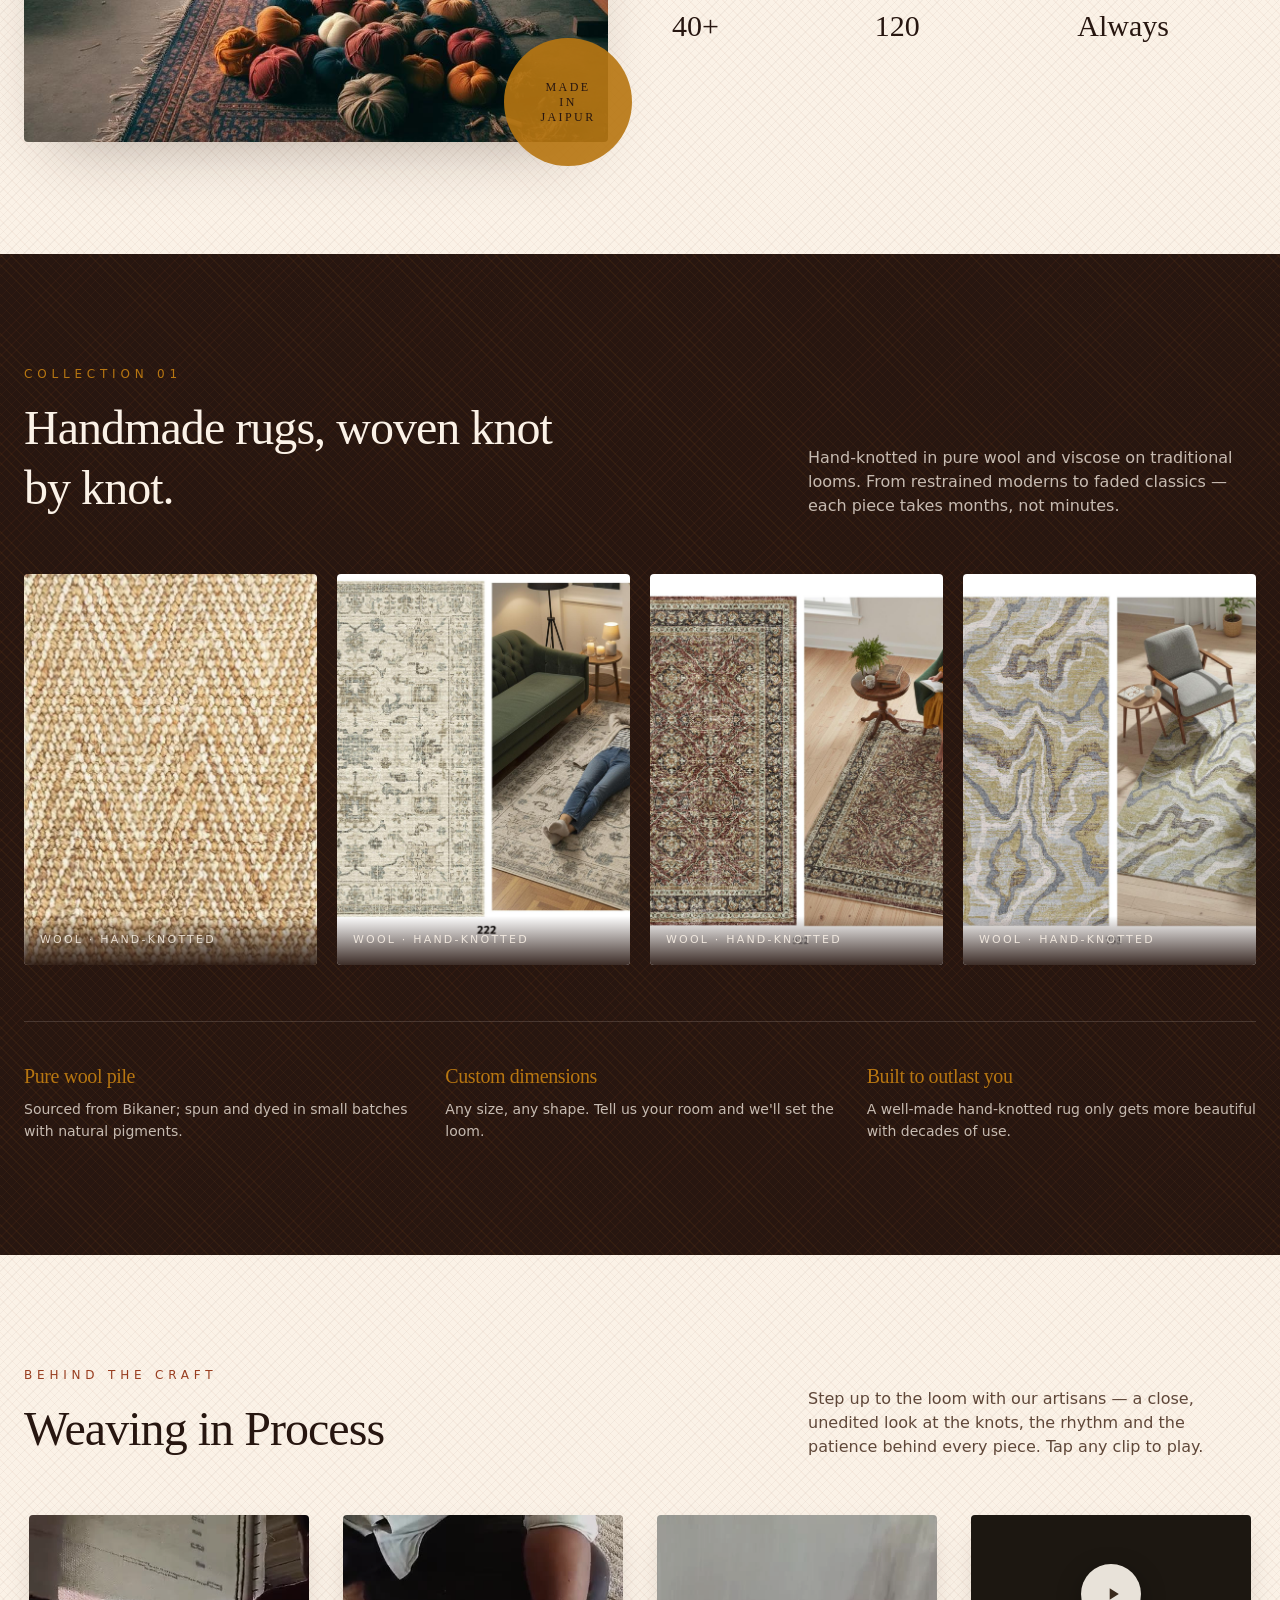
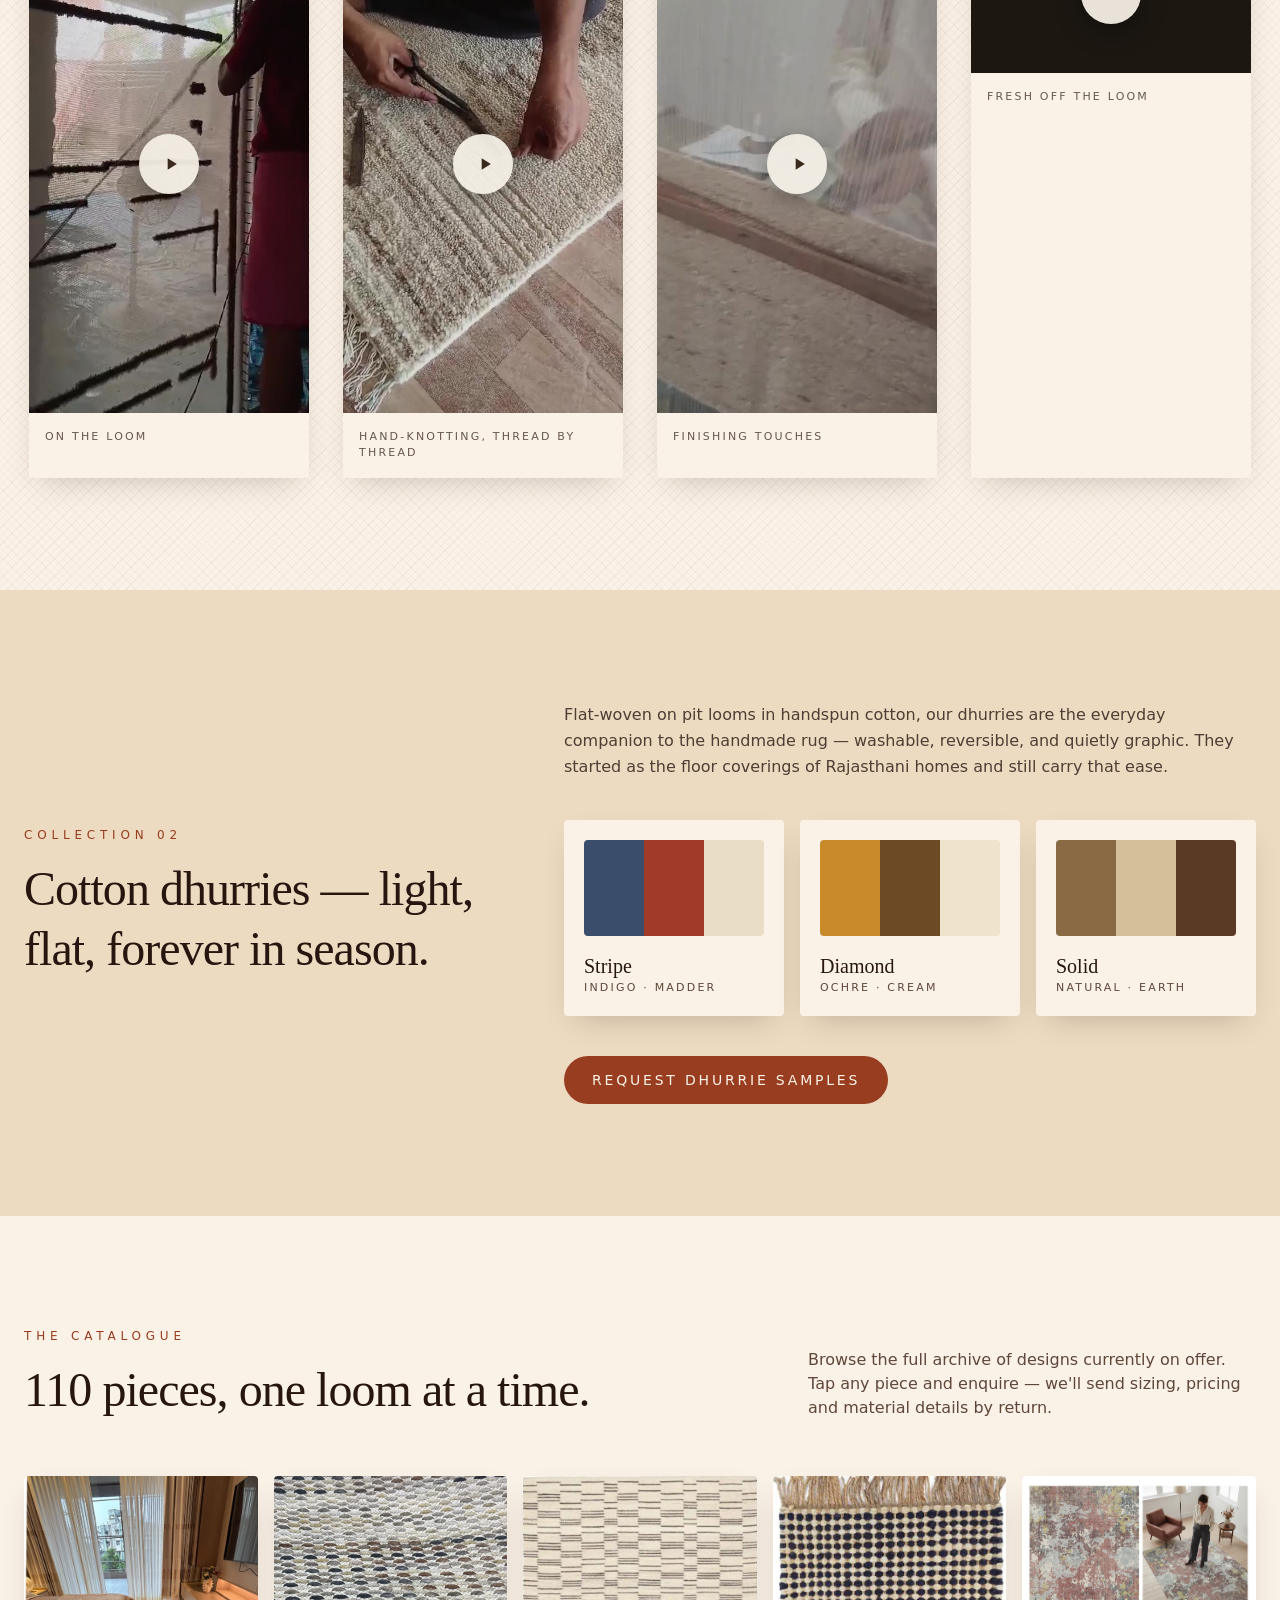
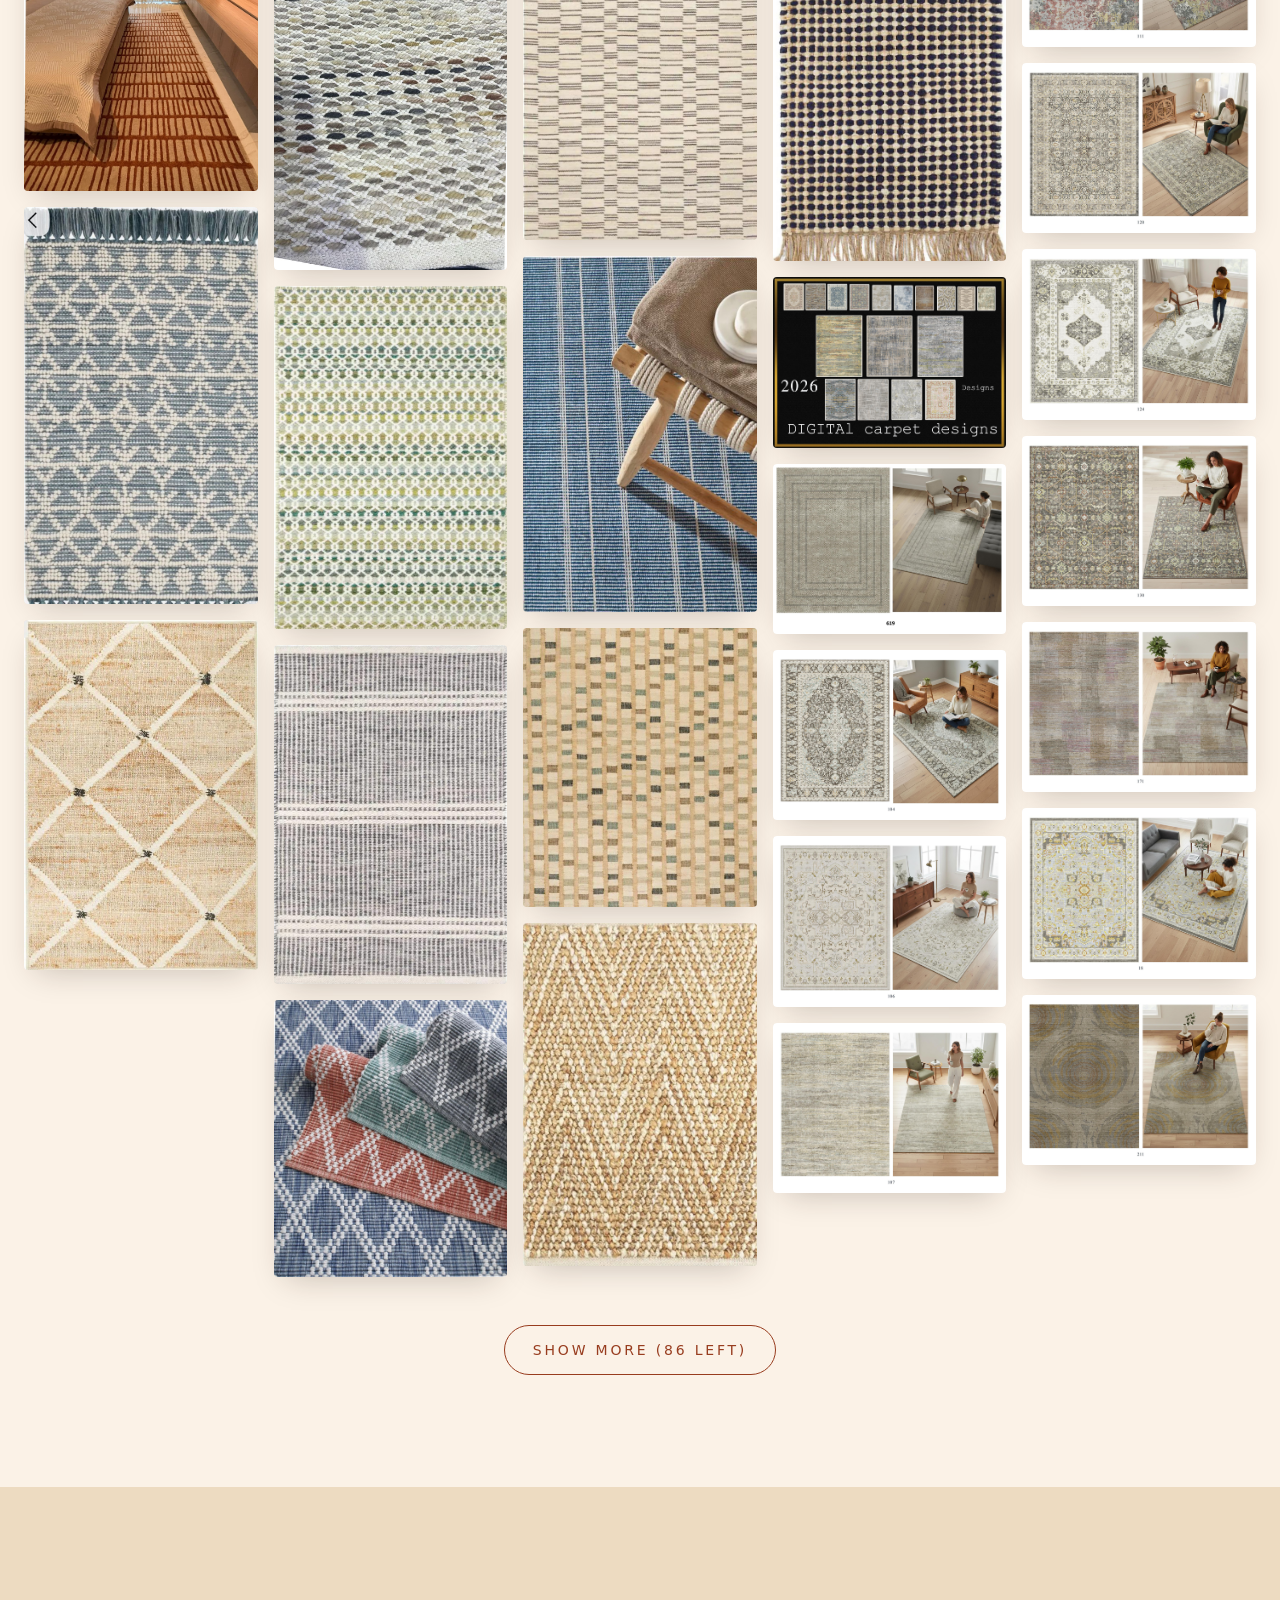
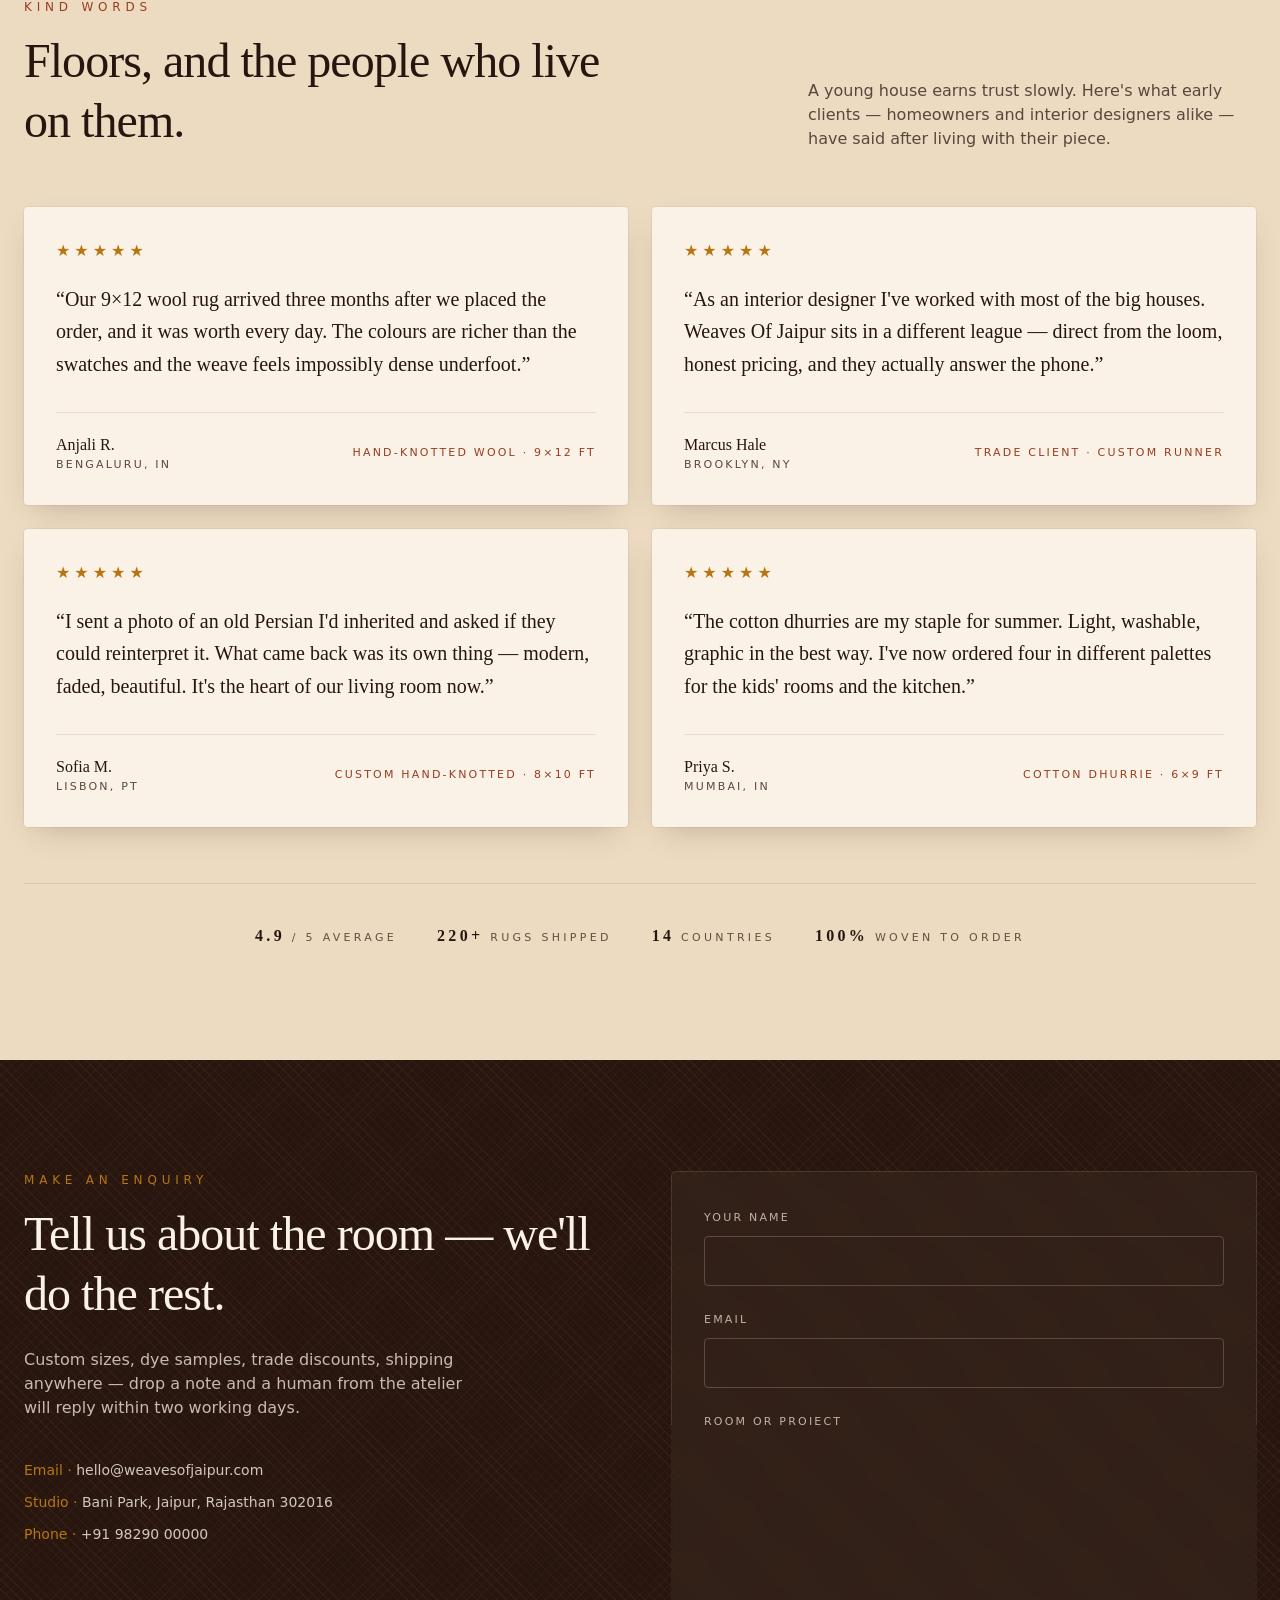
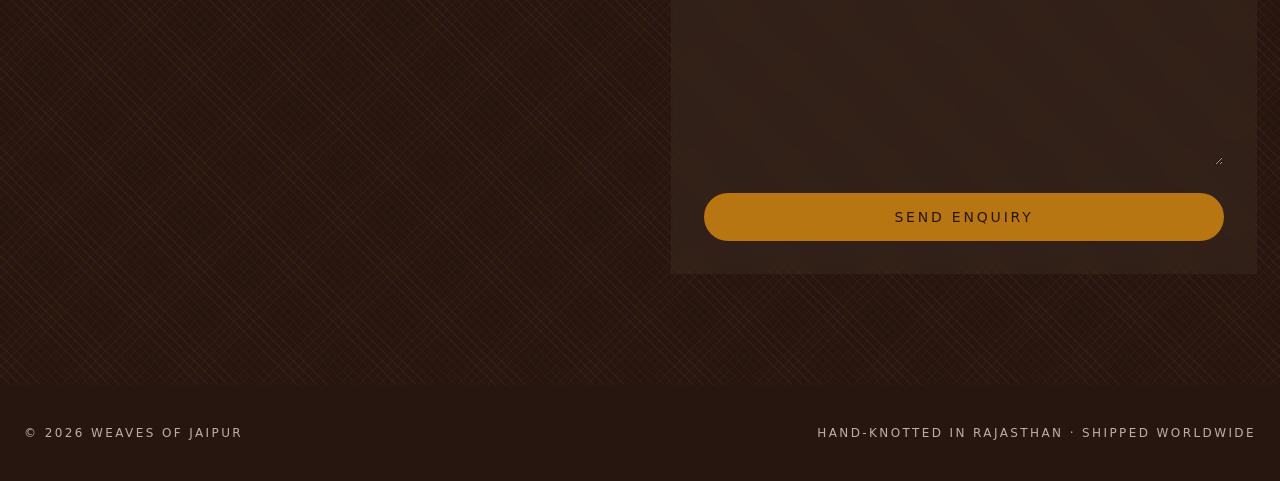
==== commit 635d3ab4: "index.html" ====
--- a/index.html
+++ b/index.html
@@ -1,18 +1,7 @@
 <!DOCTYPE html>
 <html lang="en"><head><meta http-equiv="Content-Type" content="text/html; charset=UTF-8"><meta name="viewport" content="width=device-width, initial-scale=1"><link rel="preload" as="image" href="weaves-logo.jpg"><link rel="preload" as="image" href="hero-weaving.jpg"><link rel="stylesheet" href="style.css" data-precedence="default"><link rel="stylesheet" href="css2" data-precedence="default"><title>Weaves Of Jaipur — Handmade Rugs &amp; Cotton Dhurries</title><meta name="author" content="Lovable"><meta property="og:type" content="website"><meta name="twitter:card" content="summary"><meta name="twitter:site" content="@Lovable"><meta name="description" content="Heirloom handmade rugs and cotton dhurries woven by master artisans in Jaipur. Earthy, modern, made to last generations."><meta property="og:title" content="Weaves Of Jaipur"><meta property="og:description" content="Heirloom handmade rugs and cotton dhurries from Jaipur&#39;s master artisans."><meta property="og:image" content="hero-weaving.jpg"><meta name="twitter:image" content="hero-weaving.jpg"><link rel="preconnect" href="https://fonts.googleapis.com/"><link rel="preconnect" href="https://fonts.gstatic.com/" crossorigin="anonymous">
-
+ 
 <meta name="twitter:title" content="Weaves Of Jaipur"><meta name="twitter:description" content="Heirloom handmade rugs and cotton dhurries from Jaipur&amp;#x27;s master artisans."></head><body><!--$--><div class="min-h-screen bg-background text-foreground"><header class="absolute top-0 left-0 right-0 z-30"><div class="mx-auto flex max-w-7xl items-center justify-between gap-8 px-6 py-6"><a href="#top" class="flex items-center gap-5 text-cream"><img src="weaves-logo.jpg" alt="Weaves Of Jaipur" class="h-20 w-20 rounded-full bg-cream object-cover ring-1 ring-cream/40"><span class="font-display text-3xl leading-tight sm:text-4xl">Weaves<span class="block text-[11px] uppercase tracking-[0.35em] opacity-70">of Jaipur</span></span></a><nav class="hidden gap-10 text-sm uppercase tracking-[0.18em] text-cream/85 lg:flex"><a href="#about" class="hover:text-cream">About</a><a href="#handmade" class="hover:text-cream">RUGS</a><a href="#process" class="hover:text-cream">Process</a><a href="#dhurries" class="hover:text-cream">Dhurries</a><a href="#gallery" class="hover:text-cream">Gallery</a><a href="#reviews" class="hover:text-cream">Reviews</a><a href="#enquiry" class="hover:text-cream">Enquire</a></nav><a href="#enquiry" class="hidden rounded-full bg-ochre px-5 py-2 text-xs uppercase tracking-[0.2em] text-espresso transition hover:bg-cream lg:inline-block">Get a quote</a><button type="button" aria-label="Open menu" aria-expanded="false" class="grid h-12 w-12 place-items-center rounded-full bg-cream/10 text-cream ring-1 ring-cream/30 backdrop-blur transition hover:bg-cream/20 lg:hidden"><svg xmlns="http://www.w3.org/2000/svg" width="22" height="22" viewBox="0 0 24 24" fill="none" stroke="currentColor" stroke-width="2" stroke-linecap="round" stroke-linejoin="round" class="lucide lucide-menu" aria-hidden="true"><path d="M4 5h16"></path><path d="M4 12h16"></path><path d="M4 19h16"></path></svg></button></div></header><section id="top" class="relative isolate min-h-[100svh] overflow-hidden"><img src="hero-weaving.jpg" alt="Artisan weaving a rug on a loom in Jaipur" width="1920" height="1280" class="absolute inset-0 h-full w-full object-cover"><div class="absolute inset-0 bg-gradient-to-b from-espresso/70 via-espresso/55 to-espresso/85"></div><div class="relative z-10 mx-auto flex min-h-[100svh] max-w-7xl flex-col justify-end px-6 pb-24 pt-40"><p class="mb-6 text-xs uppercase tracking-[0.4em] text-ochre">Est. in the Pink City</p><h1 class="max-w-4xl font-display text-5xl font-light leading-[1.02] text-cream sm:text-7xl md:text-8xl">Heirloom rugs,<br><span class="italic text-ochre">hand-knotted</span> in Jaipur.</h1><p class="mt-8 max-w-xl text-lg leading-relaxed text-cream/80">Weaves Of Jaipur is a young atelier carrying forward an old craft — pile by pile, knot by knot — for floors that feel like home.</p><div class="mt-10 flex flex-wrap gap-4"><a href="#gallery" class="rounded-full bg-cream px-7 py-3.5 text-sm uppercase tracking-[0.2em] text-espresso transition hover:bg-ochre">Explore the collection</a><a href="#enquiry" class="rounded-full border border-cream/40 px-7 py-3.5 text-sm uppercase tracking-[0.2em] text-cream transition hover:border-cream">Enquire</a></div></div></section><section id="about" class="bg-weave py-28"><div class="mx-auto grid max-w-7xl gap-16 px-6 md:grid-cols-2 md:items-center"><div class="relative"><img src="about-workshop.jpg" alt="Inside the Weaves Of Jaipur workshop" width="1600" height="1200" loading="lazy" class="aspect-[4/5] w-full rounded-sm object-cover shadow-[var(--shadow-soft)]"><div class="absolute -bottom-6 -right-6 hidden h-32 w-32 rounded-full bg-ochre/90 md:grid md:place-items-center"><span class="text-center font-display text-xs uppercase leading-tight tracking-[0.2em] text-espresso">Made<br>in<br>Jaipur</span></div></div><div><p class="text-xs uppercase tracking-[0.4em] text-clay">About us</p><h2 class="mt-4 font-display text-4xl leading-tight text-espresso sm:text-5xl">A new house, rooted in an old craft.</h2><div class="mt-6 space-y-5 text-base leading-relaxed text-muted-foreground"><p>Weaves Of Jaipur began as a small idea: that a rug shouldn't just decorate a room — it should hold the memory of the hands that made it. We work directly with master weavers across Rajasthan, sourcing wool, cotton and natural dyes from villages we know by name.</p><p>As a young startup, we keep things small on purpose. Every piece is woven to order, inspected on the loom, and shipped from our atelier with the weaver's signature. No middlemen, no warehouses — just a slower, fairer way to make beautiful floors.</p></div><dl class="mt-10 grid grid-cols-3 gap-6 border-t border-border pt-8"><div><dt class="text-[11px] uppercase tracking-[0.2em] text-muted-foreground">Artisans</dt><dd class="mt-1 font-display text-3xl text-espresso">40+</dd></div><div><dt class="text-[11px] uppercase tracking-[0.2em] text-muted-foreground">Knots / sq.in</dt><dd class="mt-1 font-display text-3xl text-espresso">120</dd></div><div><dt class="text-[11px] uppercase tracking-[0.2em] text-muted-foreground">Custom sizes</dt><dd class="mt-1 font-display text-3xl text-espresso">Always</dd></div></dl></div></div></section><section id="handmade" class="bg-espresso py-28 text-cream bg-weave-dark"><div class="mx-auto max-w-7xl px-6"><div class="flex flex-col gap-6 md:flex-row md:items-end md:justify-between"><div class="max-w-xl"><p class="text-xs uppercase tracking-[0.4em] text-ochre">Collection 01</p><h2 class="mt-4 font-display text-4xl leading-tight sm:text-5xl">Handmade rugs, woven knot by knot.</h2></div><p class="max-w-md text-cream/75">Hand-knotted in pure wool and viscose on traditional looms. From restrained moderns to faded classics — each piece takes months, not minutes.</p></div><div class="mt-14 grid gap-5 sm:grid-cols-2 lg:grid-cols-4"><figure class="group relative overflow-hidden rounded-sm bg-cream/5"><img src="rug-12.jpg" alt="Handmade rug 1" loading="lazy" class="aspect-[3/4] w-full object-cover transition duration-700 group-hover:scale-105"><figcaption class="absolute inset-x-0 bottom-0 bg-gradient-to-t from-espresso/90 to-transparent p-4 text-[11px] uppercase tracking-[0.2em] text-cream/85">Wool · Hand-knotted</figcaption></figure><figure class="group relative overflow-hidden rounded-sm bg-cream/5"><img src="rug-26.jpg" alt="Handmade rug 2" loading="lazy" class="aspect-[3/4] w-full object-cover transition duration-700 group-hover:scale-105"><figcaption class="absolute inset-x-0 bottom-0 bg-gradient-to-t from-espresso/90 to-transparent p-4 text-[11px] uppercase tracking-[0.2em] text-cream/85">Wool · Hand-knotted</figcaption></figure><figure class="group relative overflow-hidden rounded-sm bg-cream/5"><img src="rug-57.jpg" alt="Handmade rug 3" loading="lazy" class="aspect-[3/4] w-full object-cover transition duration-700 group-hover:scale-105"><figcaption class="absolute inset-x-0 bottom-0 bg-gradient-to-t from-espresso/90 to-transparent p-4 text-[11px] uppercase tracking-[0.2em] text-cream/85">Wool · Hand-knotted</figcaption></figure><figure class="group relative overflow-hidden rounded-sm bg-cream/5"><img src="rug-80.jpg" alt="Handmade rug 4" loading="lazy" class="aspect-[3/4] w-full object-cover transition duration-700 group-hover:scale-105"><figcaption class="absolute inset-x-0 bottom-0 bg-gradient-to-t from-espresso/90 to-transparent p-4 text-[11px] uppercase tracking-[0.2em] text-cream/85">Wool · Hand-knotted</figcaption></figure></div><ul class="mt-14 grid gap-8 border-t border-cream/15 pt-10 md:grid-cols-3"><li><h3 class="font-display text-xl text-ochre">Pure wool pile</h3><p class="mt-2 text-sm leading-relaxed text-cream/75">Sourced from Bikaner; spun and dyed in small batches with natural pigments.</p></li><li><h3 class="font-display text-xl text-ochre">Custom dimensions</h3><p class="mt-2 text-sm leading-relaxed text-cream/75">Any size, any shape. Tell us your room and we'll set the loom.</p></li><li><h3 class="font-display text-xl text-ochre">Built to outlast you</h3><p class="mt-2 text-sm leading-relaxed text-cream/75">A well-made hand-knotted rug only gets more beautiful with decades of use.</p></li></ul></div></section><section id="process" class="bg-weave py-28">
-<div class="mx-auto max-w-7xl px-6">
-<div class="flex flex-col gap-6 md:flex-row md:items-end md:justify-between"><div class="max-w-xl"><p class="text-xs uppercase tracking-[0.4em] text-clay">Behind the craft</p><h2 class="mt-4 font-display text-4xl leading-tight text-espresso sm:text-5xl">Weaving in Process</h2></div><p class="max-w-md text-muted-foreground">Step up to the loom with our artisans — a close, unedited look at the knots, the rhythm and the patience behind every piece. Tap any clip to play.</p></div>
-<div class="mt-14 grid gap-6 sm:grid-cols-2 lg:grid-cols-3">
-<figure class="wp-card group relative overflow-hidden rounded-sm bg-cream shadow-[var(--shadow-card)]"><div class="wp-frame" style="aspect-ratio:9/16;position:relative;overflow:hidden;background:#1c1712;"><video class="wp-video" style="width:100%;height:100%;object-fit:cover;display:block;" poster="weaving-process-1.jpg" playsinline preload="none"><source src="weaving-process-1.mp4" type="video/mp4">Your browser does not support video playback.</video><button type="button" class="wp-play-btn" aria-label="Play video: On the loom" style="position:absolute;inset:0;width:100%;height:100%;display:grid;place-items:center;background:rgba(28,23,18,0.15);border:0;padding:0;cursor:pointer;"><span class="wp-play-circle" style="display:grid;place-items:center;width:60px;height:60px;border-radius:9999px;background:rgba(245,240,230,0.94);box-shadow:0 8px 24px rgba(0,0,0,0.35);"><svg width="20" height="20" viewBox="0 0 24 24" fill="none" style="margin-left:3px;"><path d="M8 5v14l11-7L8 5Z" fill="#3a2a1d"></path></svg></span></button><button type="button" class="wp-stop-btn" aria-label="Stop video" style="position:absolute;top:10px;right:10px;width:32px;height:32px;border-radius:9999px;background:rgba(28,23,18,0.72);border:0;display:none;align-items:center;justify-content:center;cursor:pointer;z-index:5;"><svg width="13" height="13" viewBox="0 0 24 24" fill="none"><rect x="5" y="5" width="14" height="14" rx="2" fill="#f5f0e6"></rect></svg></button></div><figcaption class="p-4 text-[11px] uppercase tracking-[0.2em] text-espresso/70">On the loom</figcaption></figure>
-<figure class="wp-card group relative overflow-hidden rounded-sm bg-cream shadow-[var(--shadow-card)]"><div class="wp-frame" style="aspect-ratio:9/16;position:relative;overflow:hidden;background:#1c1712;"><video class="wp-video" style="width:100%;height:100%;object-fit:cover;display:block;" poster="weaving-process-2.jpg" playsinline preload="none"><source src="weaving-process-2.mp4" type="video/mp4">Your browser does not support video playback.</video><button type="button" class="wp-play-btn" aria-label="Play video: Hand-knotting, thread by thread" style="position:absolute;inset:0;width:100%;height:100%;display:grid;place-items:center;background:rgba(28,23,18,0.15);border:0;padding:0;cursor:pointer;"><span class="wp-play-circle" style="display:grid;place-items:center;width:60px;height:60px;border-radius:9999px;background:rgba(245,240,230,0.94);box-shadow:0 8px 24px rgba(0,0,0,0.35);"><svg width="20" height="20" viewBox="0 0 24 24" fill="none" style="margin-left:3px;"><path d="M8 5v14l11-7L8 5Z" fill="#3a2a1d"></path></svg></span></button><button type="button" class="wp-stop-btn" aria-label="Stop video" style="position:absolute;top:10px;right:10px;width:32px;height:32px;border-radius:9999px;background:rgba(28,23,18,0.72);border:0;display:none;align-items:center;justify-content:center;cursor:pointer;z-index:5;"><svg width="13" height="13" viewBox="0 0 24 24" fill="none"><rect x="5" y="5" width="14" height="14" rx="2" fill="#f5f0e6"></rect></svg></button></div><figcaption class="p-4 text-[11px] uppercase tracking-[0.2em] text-espresso/70">Hand-knotting, thread by thread</figcaption></figure>
-<figure class="wp-card group relative overflow-hidden rounded-sm bg-cream shadow-[var(--shadow-card)]"><div class="wp-frame" style="aspect-ratio:9/16;position:relative;overflow:hidden;background:#1c1712;"><video class="wp-video" style="width:100%;height:100%;object-fit:cover;display:block;" poster="weaving-process-3.jpg" playsinline preload="none"><source src="weaving-process-3.mp4" type="video/mp4">Your browser does not support video playback.</video><button type="button" class="wp-play-btn" aria-label="Play video: Finishing touches" style="position:absolute;inset:0;width:100%;height:100%;display:grid;place-items:center;background:rgba(28,23,18,0.15);border:0;padding:0;cursor:pointer;"><span class="wp-play-circle" style="display:grid;place-items:center;width:60px;height:60px;border-radius:9999px;background:rgba(245,240,230,0.94);box-shadow:0 8px 24px rgba(0,0,0,0.35);"><svg width="20" height="20" viewBox="0 0 24 24" fill="none" style="margin-left:3px;"><path d="M8 5v14l11-7L8 5Z" fill="#3a2a1d"></path></svg></span></button><button type="button" class="wp-stop-btn" aria-label="Stop video" style="position:absolute;top:10px;right:10px;width:32px;height:32px;border-radius:9999px;background:rgba(28,23,18,0.72);border:0;display:none;align-items:center;justify-content:center;cursor:pointer;z-index:5;"><svg width="13" height="13" viewBox="0 0 24 24" fill="none"><rect x="5" y="5" width="14" height="14" rx="2" fill="#f5f0e6"></rect></svg></button></div><figcaption class="p-4 text-[11px] uppercase tracking-[0.2em] text-espresso/70">Finishing touches</figcaption></figure>
-</div>
-</div>
-</section><section id="dhurries" class="bg-sand py-28"><div class="mx-auto grid max-w-7xl gap-16 px-6 md:grid-cols-12 md:items-center"><div class="md:col-span-5"><p class="text-xs uppercase tracking-[0.4em] text-clay">Collection 02</p><h2 class="mt-4 font-display text-4xl leading-tight text-espresso sm:text-5xl">Cotton dhurries — light, flat, forever in season.</h2></div><div class="md:col-span-7"><p class="text-base leading-relaxed text-espresso/80">Flat-woven on pit looms in handspun cotton, our dhurries are the everyday companion to the handmade rug — washable, reversible, and quietly graphic. They started as the floor coverings of Rajasthani homes and still carry that ease.</p><div class="mt-10 grid gap-4 sm:grid-cols-3"><div class="rounded-sm bg-cream p-5 shadow-[var(--shadow-card)]"><div class="flex h-24 overflow-hidden rounded-sm"><div class="flex-1" style="background-color:#3a4d6b"></div><div class="flex-1" style="background-color:#a23a2a"></div><div class="flex-1" style="background-color:#e9ddc5"></div></div><p class="mt-4 font-display text-xl text-espresso">Stripe</p><p class="text-[11px] uppercase tracking-[0.2em] text-muted-foreground">Indigo · Madder</p></div><div class="rounded-sm bg-cream p-5 shadow-[var(--shadow-card)]"><div class="flex h-24 overflow-hidden rounded-sm"><div class="flex-1" style="background-color:#c98a2a"></div><div class="flex-1" style="background-color:#6b4a25"></div><div class="flex-1" style="background-color:#efe3cb"></div></div><p class="mt-4 font-display text-xl text-espresso">Diamond</p><p class="text-[11px] uppercase tracking-[0.2em] text-muted-foreground">Ochre · Cream</p></div><div class="rounded-sm bg-cream p-5 shadow-[var(--shadow-card)]"><div class="flex h-24 overflow-hidden rounded-sm"><div class="flex-1" style="background-color:#8a6a45"></div><div class="flex-1" style="background-color:#d3bf99"></div><div class="flex-1" style="background-color:#5a3a25"></div></div><p class="mt-4 font-display text-xl text-espresso">Solid</p><p class="text-[11px] uppercase tracking-[0.2em] text-muted-foreground">Natural · Earth</p></div></div><a href="#enquiry" class="mt-10 inline-block rounded-full bg-clay px-7 py-3.5 text-sm uppercase tracking-[0.2em] text-cream transition hover:bg-espresso">Request dhurrie samples</a></div></div></section><section id="gallery" class="bg-background py-28"><div class="mx-auto max-w-7xl px-6"><div class="flex flex-col gap-6 md:flex-row md:items-end md:justify-between"><div><p class="text-xs uppercase tracking-[0.4em] text-clay">The catalogue</p><h2 class="mt-4 font-display text-4xl leading-tight text-espresso sm:text-5xl">110<!-- --> pieces, one loom at a time.</h2></div><p class="max-w-md text-muted-foreground">Browse the full archive of designs currently on offer. Tap any piece and enquire — we'll send sizing, pricing and material details by return.</p></div><div class="mt-14 columns-2 gap-4 sm:columns-3 lg:columns-4 xl:columns-5 [&amp;&gt;*]:mb-4 [&amp;&gt;*]:break-inside-avoid"><a href="#enquiry" class="group block overflow-hidden rounded-sm bg-muted shadow-[var(--shadow-card)]"><img src="rug-2.jpg" alt="Rug design 2" loading="lazy" class="w-full transition duration-700 group-hover:scale-[1.04]"></a><a href="#enquiry" class="group block overflow-hidden rounded-sm bg-muted shadow-[var(--shadow-card)]"><img src="rug-3.jpg" alt="Rug design 3" loading="lazy" class="w-full transition duration-700 group-hover:scale-[1.04]"></a><a href="#enquiry" class="group block overflow-hidden rounded-sm bg-muted shadow-[var(--shadow-card)]"><img src="rug-4.jpg" alt="Rug design 4" loading="lazy" class="w-full transition duration-700 group-hover:scale-[1.04]"></a><a href="#enquiry" class="group block overflow-hidden rounded-sm bg-muted shadow-[var(--shadow-card)]"><img src="rug-5.jpg" alt="Rug design 5" loading="lazy" class="w-full transition duration-700 group-hover:scale-[1.04]"></a><a href="#enquiry" class="group block overflow-hidden rounded-sm bg-muted shadow-[var(--shadow-card)]"><img src="rug-6.jpg" alt="Rug design 6" loading="lazy" class="w-full transition duration-700 group-hover:scale-[1.04]"></a><a href="#enquiry" class="group block overflow-hidden rounded-sm bg-muted shadow-[var(--shadow-card)]"><img src="rug-7.jpg" alt="Rug design 7" loading="lazy" class="w-full transition duration-700 group-hover:scale-[1.04]"></a><a href="#enquiry" class="group block overflow-hidden rounded-sm bg-muted shadow-[var(--shadow-card)]"><img src="rug-8.jpg" alt="Rug design 8" loading="lazy" class="w-full transition duration-700 group-hover:scale-[1.04]"></a><a href="#enquiry" class="group block overflow-hidden rounded-sm bg-muted shadow-[var(--shadow-card)]"><img src="rug-9.jpg" alt="Rug design 9" loading="lazy" class="w-full transition duration-700 group-hover:scale-[1.04]"></a><a href="#enquiry" class="group block overflow-hidden rounded-sm bg-muted shadow-[var(--shadow-card)]"><img src="rug-10.jpg" alt="Rug design 10" loading="lazy" class="w-full transition duration-700 group-hover:scale-[1.04]"></a><a href="#enquiry" class="group block overflow-hidden rounded-sm bg-muted shadow-[var(--shadow-card)]"><img src="rug-11.jpg" alt="Rug design 11" loading="lazy" class="w-full transition duration-700 group-hover:scale-[1.04]"></a><a href="#enquiry" class="group block overflow-hidden rounded-sm bg-muted shadow-[var(--shadow-card)]"><img src="rug-12.jpg" alt="Rug design 12" loading="lazy" class="w-full transition duration-700 group-hover:scale-[1.04]"></a><a href="#enquiry" class="group block overflow-hidden rounded-sm bg-muted shadow-[var(--shadow-card)]"><img src="rug-13.jpg" alt="Rug design 13" loading="lazy" class="w-full transition duration-700 group-hover:scale-[1.04]"></a><a href="#enquiry" class="group block overflow-hidden rounded-sm bg-muted shadow-[var(--shadow-card)]"><img src="rug-14.jpg" alt="Rug design 14" loading="lazy" class="w-full transition duration-700 group-hover:scale-[1.04]"></a><a href="#enquiry" class="group block overflow-hidden rounded-sm bg-muted shadow-[var(--shadow-card)]"><img src="rug-15.jpg" alt="Rug design 15" loading="lazy" class="w-full transition duration-700 group-hover:scale-[1.04]"></a><a href="#enquiry" class="group block overflow-hidden rounded-sm bg-muted shadow-[var(--shadow-card)]"><img src="rug-16.jpg" alt="Rug design 16" loading="lazy" class="w-full transition duration-700 group-hover:scale-[1.04]"></a><a href="#enquiry" class="group block overflow-hidden rounded-sm bg-muted shadow-[var(--shadow-card)]"><img src="rug-17.jpg" alt="Rug design 17" loading="lazy" class="w-full transition duration-700 group-hover:scale-[1.04]"></a><a href="#enquiry" class="group block overflow-hidden rounded-sm bg-muted shadow-[var(--shadow-card)]"><img src="rug-18.jpg" alt="Rug design 18" loading="lazy" class="w-full transition duration-700 group-hover:scale-[1.04]"></a><a href="#enquiry" class="group block overflow-hidden rounded-sm bg-muted shadow-[var(--shadow-card)]"><img src="rug-19.jpg" alt="Rug design 19" loading="lazy" class="w-full transition duration-700 group-hover:scale-[1.04]"></a><a href="#enquiry" class="group block overflow-hidden rounded-sm bg-muted shadow-[var(--shadow-card)]"><img src="rug-20.jpg" alt="Rug design 20" loading="lazy" class="w-full transition duration-700 group-hover:scale-[1.04]"></a><a href="#enquiry" class="group block overflow-hidden rounded-sm bg-muted shadow-[var(--shadow-card)]"><img src="rug-21.jpg" alt="Rug design 21" loading="lazy" class="w-full transition duration-700 group-hover:scale-[1.04]"></a><a href="#enquiry" class="group block overflow-hidden rounded-sm bg-muted shadow-[var(--shadow-card)]"><img src="rug-22.jpg" alt="Rug design 22" loading="lazy" class="w-full transition duration-700 group-hover:scale-[1.04]"></a><a href="#enquiry" class="group block overflow-hidden rounded-sm bg-muted shadow-[var(--shadow-card)]"><img src="rug-23.jpg" alt="Rug design 23" loading="lazy" class="w-full transition duration-700 group-hover:scale-[1.04]"></a><a href="#enquiry" class="group block overflow-hidden rounded-sm bg-muted shadow-[var(--shadow-card)]"><img src="rug-24.jpg" alt="Rug design 24" loading="lazy" class="w-full transition duration-700 group-hover:scale-[1.04]"></a><a href="#enquiry" class="group block overflow-hidden rounded-sm bg-muted shadow-[var(--shadow-card)]"><img src="rug-25.jpg" alt="Rug design 25" loading="lazy" class="w-full transition duration-700 group-hover:scale-[1.04]"></a></div><div class="mt-12 text-center"><button class="rounded-full border border-clay px-7 py-3.5 text-sm uppercase tracking-[0.2em] text-clay transition hover:bg-clay hover:text-cream">Show more (<!-- -->86<!-- --> left)</button></div></div></section><section id="reviews" class="bg-sand py-28"><div class="mx-auto max-w-7xl px-6"><div class="flex flex-col gap-6 md:flex-row md:items-end md:justify-between"><div class="max-w-xl"><p class="text-xs uppercase tracking-[0.4em] text-clay">Kind words</p><h2 class="mt-4 font-display text-4xl leading-tight text-espresso sm:text-5xl">Floors, and the people who live on them.</h2></div><p class="max-w-md text-espresso/75">A young house earns trust slowly. Here's what early clients — homeowners and interior designers alike — have said after living with their piece.</p></div><div class="mt-14 grid gap-6 md:grid-cols-2"><figure class="flex h-full flex-col justify-between rounded-sm bg-cream p-8 shadow-[var(--shadow-card)] ring-1 ring-espresso/5"><div><div class="flex gap-1 text-ochre" aria-label="5 out of 5 stars"><span aria-hidden="true">★</span><span aria-hidden="true">★</span><span aria-hidden="true">★</span><span aria-hidden="true">★</span><span aria-hidden="true">★</span></div><blockquote class="mt-5 font-display text-xl leading-relaxed text-espresso">“<!-- -->Our 9×12 wool rug arrived three months after we placed the order, and it was worth every day. The colours are richer than the swatches and the weave feels impossibly dense underfoot.<!-- -->”</blockquote></div><figcaption class="mt-8 flex items-center justify-between border-t border-espresso/10 pt-5 text-sm"><div><p class="font-display text-base text-espresso">Anjali R.</p><p class="text-[11px] uppercase tracking-[0.2em] text-muted-foreground">Bengaluru, IN</p></div><p class="max-w-[55%] text-right text-[11px] uppercase tracking-[0.2em] text-clay">Hand-knotted wool · 9×12 ft</p></figcaption></figure><figure class="flex h-full flex-col justify-between rounded-sm bg-cream p-8 shadow-[var(--shadow-card)] ring-1 ring-espresso/5"><div><div class="flex gap-1 text-ochre" aria-label="5 out of 5 stars"><span aria-hidden="true">★</span><span aria-hidden="true">★</span><span aria-hidden="true">★</span><span aria-hidden="true">★</span><span aria-hidden="true">★</span></div><blockquote class="mt-5 font-display text-xl leading-relaxed text-espresso">“<!-- -->As an interior designer I've worked with most of the big houses. Weaves Of Jaipur sits in a different league — direct from the loom, honest pricing, and they actually answer the phone.<!-- -->”</blockquote></div><figcaption class="mt-8 flex items-center justify-between border-t border-espresso/10 pt-5 text-sm"><div><p class="font-display text-base text-espresso">Marcus Hale</p><p class="text-[11px] uppercase tracking-[0.2em] text-muted-foreground">Brooklyn, NY</p></div><p class="max-w-[55%] text-right text-[11px] uppercase tracking-[0.2em] text-clay">Trade client · Custom runner</p></figcaption></figure><figure class="flex h-full flex-col justify-between rounded-sm bg-cream p-8 shadow-[var(--shadow-card)] ring-1 ring-espresso/5"><div><div class="flex gap-1 text-ochre" aria-label="5 out of 5 stars"><span aria-hidden="true">★</span><span aria-hidden="true">★</span><span aria-hidden="true">★</span><span aria-hidden="true">★</span><span aria-hidden="true">★</span></div><blockquote class="mt-5 font-display text-xl leading-relaxed text-espresso">“<!-- -->I sent a photo of an old Persian I'd inherited and asked if they could reinterpret it. What came back was its own thing — modern, faded, beautiful. It's the heart of our living room now.<!-- -->”</blockquote></div><figcaption class="mt-8 flex items-center justify-between border-t border-espresso/10 pt-5 text-sm"><div><p class="font-display text-base text-espresso">Sofia M.</p><p class="text-[11px] uppercase tracking-[0.2em] text-muted-foreground">Lisbon, PT</p></div><p class="max-w-[55%] text-right text-[11px] uppercase tracking-[0.2em] text-clay">Custom hand-knotted · 8×10 ft</p></figcaption></figure><figure class="flex h-full flex-col justify-between rounded-sm bg-cream p-8 shadow-[var(--shadow-card)] ring-1 ring-espresso/5"><div><div class="flex gap-1 text-ochre" aria-label="5 out of 5 stars"><span aria-hidden="true">★</span><span aria-hidden="true">★</span><span aria-hidden="true">★</span><span aria-hidden="true">★</span><span aria-hidden="true">★</span></div><blockquote class="mt-5 font-display text-xl leading-relaxed text-espresso">“<!-- -->The cotton dhurries are my staple for summer. Light, washable, graphic in the best way. I've now ordered four in different palettes for the kids' rooms and the kitchen.<!-- -->”</blockquote></div><figcaption class="mt-8 flex items-center justify-between border-t border-espresso/10 pt-5 text-sm"><div><p class="font-display text-base text-espresso">Priya S.</p><p class="text-[11px] uppercase tracking-[0.2em] text-muted-foreground">Mumbai, IN</p></div><p class="max-w-[55%] text-right text-[11px] uppercase tracking-[0.2em] text-clay">Cotton dhurrie · 6×9 ft</p></figcaption></figure></div><div class="mt-14 flex flex-wrap items-center justify-center gap-x-10 gap-y-4 border-t border-espresso/10 pt-10 text-center text-[11px] uppercase tracking-[0.3em] text-espresso/70"><span><strong class="font-display text-base text-espresso">4.9</strong> / 5 average</span><span><strong class="font-display text-base text-espresso">220+</strong> rugs shipped</span><span><strong class="font-display text-base text-espresso">14</strong> countries</span><span><strong class="font-display text-base text-espresso">100%</strong> woven to order</span></div></div></section><section id="enquiry" class="relative isolate overflow-hidden bg-espresso py-28 text-cream bg-weave-dark"><div class="mx-auto grid max-w-7xl gap-16 px-6 md:grid-cols-2"><div><p class="text-xs uppercase tracking-[0.4em] text-ochre">Make an enquiry</p><h2 class="mt-4 font-display text-4xl leading-tight sm:text-5xl">Tell us about the room — we'll do the rest.</h2><p class="mt-6 max-w-md text-cream/75">Custom sizes, dye samples, trade discounts, shipping anywhere — drop a note and a human from the atelier will reply within two working days.</p><ul class="mt-10 space-y-3 text-sm text-cream/80"><li><span class="text-ochre">Email · </span>hello@weavesofjaipur.com</li><li><span class="text-ochre">Studio · </span>Bani Park, Jaipur, Rajasthan 302016</li><li><span class="text-ochre">Phone · </span>+91 98290 00000</li></ul></div><form class="rounded-sm bg-cream/[0.04] p-8 ring-1 ring-cream/15 backdrop-blur"><div class="space-y-5"><div><label for="name" class="text-[11px] uppercase tracking-[0.2em] text-cream/70">Your name</label><input id="name" type="text" required="" class="mt-2 w-full rounded-sm border border-cream/20 bg-transparent px-4 py-3 text-cream placeholder:text-cream/40 focus:border-ochre focus:outline-none" name="name"></div><div><label for="email" class="text-[11px] uppercase tracking-[0.2em] text-cream/70">Email</label><input id="email" type="email" required="" class="mt-2 w-full rounded-sm border border-cream/20 bg-transparent px-4 py-3 text-cream placeholder:text-cream/40 focus:border-ochre focus:outline-none" name="email"></div><div><label for="project" class="text-[11px] uppercase tracking-[0.2em] text-cream/70">Room or project</label><input id="project" type="text" placeholder="e.g. 9×12 ft living room rug" class="mt-2 w-full rounded-sm border border-cream/20 bg-transparent px-4 py-3 text-cream placeholder:text-cream/40 focus:border-ochre focus:outline-none" name="project"></div><div><label class="text-[11px] uppercase tracking-[0.2em] text-cream/70">Interested in</label><select class="mt-2 w-full appearance-none rounded-sm border border-cream/20 bg-transparent px-4 py-3 text-cream focus:border-ochre focus:outline-none"><option class="bg-espresso">Handmade rugs</option><option class="bg-espresso">Cotton dhurries</option><option class="bg-espresso">Both</option><option class="bg-espresso">Trade / interior designer</option></select></div><div><label class="text-[11px] uppercase tracking-[0.2em] text-cream/70">Message</label><textarea rows="4" class="mt-2 w-full rounded-sm border border-cream/20 bg-transparent px-4 py-3 text-cream placeholder:text-cream/40 focus:border-ochre focus:outline-none" placeholder="Tell us about colours, sizes, deadlines…"></textarea></div><button class="w-full rounded-full bg-ochre px-7 py-3.5 text-sm uppercase tracking-[0.2em] text-espresso transition hover:bg-cream">Send enquiry</button></div></form></div></section><footer class="bg-espresso py-10 text-cream/70"><div class="mx-auto flex max-w-7xl flex-col items-center justify-between gap-4 px-6 text-xs uppercase tracking-[0.2em] md:flex-row"><p>© <!-- -->2026<!-- --> Weaves Of Jaipur</p><p>Hand-knotted in Rajasthan · Shipped worldwide</p></div></footer></div><!--/$-->
-
-<section id="process" class="bg-weave py-28">
 <div class="mx-auto max-w-7xl px-6">
 <div class="flex flex-col gap-6 md:flex-row md:items-end md:justify-between"><div class="max-w-xl"><p class="text-xs uppercase tracking-[0.4em] text-clay">Behind the craft</p><h2 class="mt-4 font-display text-4xl leading-tight text-espresso sm:text-5xl">Weaving in Process</h2></div><p class="max-w-md text-muted-foreground">Step up to the loom with our artisans — a close, unedited look at the knots, the rhythm and the patience behind every piece. Tap any clip to play.</p></div>
 <div class="mt-14 grid gap-6 sm:grid-cols-2 lg:grid-cols-4">
@@ -22,20 +11,26 @@
 <figure class="wp-card group relative overflow-hidden rounded-sm bg-cream shadow-[var(--shadow-card)]"><div class="wp-frame wp-frame-wide"><video class="wp-video" poster="weaving-process-4.jpg" playsinline preload="none"><source src="weaving-process-4.mp4" type="video/mp4">Your browser does not support video playback.</video><button type="button" class="wp-play-btn" aria-label="Play video: Fresh off the loom"><span class="wp-play-circle"><svg width="20" height="20" viewBox="0 0 24 24" fill="none" style="margin-left:3px;"><path d="M8 5v14l11-7L8 5Z" fill="#3a2a1d"></path></svg></span></button><button type="button" class="wp-stop-btn" aria-label="Stop video"><svg width="13" height="13" viewBox="0 0 24 24" fill="none"><rect x="5" y="5" width="14" height="14" rx="2" fill="#f5f0e6"></rect></svg></button></div><figcaption class="p-4 text-[11px] uppercase tracking-[0.2em] text-espresso/70">Fresh off the loom</figcaption></figure>
 </div>
 </div>
-</section>
-
+</section><section id="dhurries" class="bg-sand py-28"><div class="mx-auto grid max-w-7xl gap-16 px-6 md:grid-cols-12 md:items-center"><div class="md:col-span-5"><p class="text-xs uppercase tracking-[0.4em] text-clay">Collection 02</p><h2 class="mt-4 font-display text-4xl leading-tight text-espresso sm:text-5xl">Cotton dhurries — light, flat, forever in season.</h2></div><div class="md:col-span-7"><p class="text-base leading-relaxed text-espresso/80">Flat-woven on pit looms in handspun cotton, our dhurries are the everyday companion to the handmade rug — washable, reversible, and quietly graphic. They started as the floor coverings of Rajasthani homes and still carry that ease.</p><div class="mt-10 grid gap-4 sm:grid-cols-3"><div class="rounded-sm bg-cream p-5 shadow-[var(--shadow-card)]"><div class="flex h-24 overflow-hidden rounded-sm"><div class="flex-1" style="background-color:#3a4d6b"></div><div class="flex-1" style="background-color:#a23a2a"></div><div class="flex-1" style="background-color:#e9ddc5"></div></div><p class="mt-4 font-display text-xl text-espresso">Stripe</p><p class="text-[11px] uppercase tracking-[0.2em] text-muted-foreground">Indigo · Madder</p></div><div class="rounded-sm bg-cream p-5 shadow-[var(--shadow-card)]"><div class="flex h-24 overflow-hidden rounded-sm"><div class="flex-1" style="background-color:#c98a2a"></div><div class="flex-1" style="background-color:#6b4a25"></div><div class="flex-1" style="background-color:#efe3cb"></div></div><p class="mt-4 font-display text-xl text-espresso">Diamond</p><p class="text-[11px] uppercase tracking-[0.2em] text-muted-foreground">Ochre · Cream</p></div><div class="rounded-sm bg-cream p-5 shadow-[var(--shadow-card)]"><div class="flex h-24 overflow-hidden rounded-sm"><div class="flex-1" style="background-color:#8a6a45"></div><div class="flex-1" style="background-color:#d3bf99"></div><div class="flex-1" style="background-color:#5a3a25"></div></div><p class="mt-4 font-display text-xl text-espresso">Solid</p><p class="text-[11px] uppercase tracking-[0.2em] text-muted-foreground">Natural · Earth</p></div></div><a href="#enquiry" class="mt-10 inline-block rounded-full bg-clay px-7 py-3.5 text-sm uppercase tracking-[0.2em] text-cream transition hover:bg-espresso">Request dhurrie samples</a></div></div></section><section id="gallery" class="bg-background py-28"><div class="mx-auto max-w-7xl px-6"><div class="flex flex-col gap-6 md:flex-row md:items-end md:justify-between"><div><p class="text-xs uppercase tracking-[0.4em] text-clay">The catalogue</p><h2 class="mt-4 font-display text-4xl leading-tight text-espresso sm:text-5xl">110<!-- --> pieces, one loom at a time.</h2></div><p class="max-w-md text-muted-foreground">Browse the full archive of designs currently on offer. Tap any piece and enquire — we'll send sizing, pricing and material details by return.</p></div><div class="mt-14 columns-2 gap-4 sm:columns-3 lg:columns-4 xl:columns-5 [&amp;&gt;*]:mb-4 [&amp;&gt;*]:break-inside-avoid"><a href="#enquiry" class="group block overflow-hidden rounded-sm bg-muted shadow-[var(--shadow-card)]"><img src="rug-2.jpg" alt="Rug design 2" loading="lazy" class="w-full transition duration-700 group-hover:scale-[1.04]"></a><a href="#enquiry" class="group block overflow-hidden rounded-sm bg-muted shadow-[var(--shadow-card)]"><img src="rug-3.jpg" alt="Rug design 3" loading="lazy" class="w-full transition duration-700 group-hover:scale-[1.04]"></a><a href="#enquiry" class="group block overflow-hidden rounded-sm bg-muted shadow-[var(--shadow-card)]"><img src="rug-4.jpg" alt="Rug design 4" loading="lazy" class="w-full transition duration-700 group-hover:scale-[1.04]"></a><a href="#enquiry" class="group block overflow-hidden rounded-sm bg-muted shadow-[var(--shadow-card)]"><img src="rug-5.jpg" alt="Rug design 5" loading="lazy" class="w-full transition duration-700 group-hover:scale-[1.04]"></a><a href="#enquiry" class="group block overflow-hidden rounded-sm bg-muted shadow-[var(--shadow-card)]"><img src="rug-6.jpg" alt="Rug design 6" loading="lazy" class="w-full transition duration-700 group-hover:scale-[1.04]"></a><a href="#enquiry" class="group block overflow-hidden rounded-sm bg-muted shadow-[var(--shadow-card)]"><img src="rug-7.jpg" alt="Rug design 7" loading="lazy" class="w-full transition duration-700 group-hover:scale-[1.04]"></a><a href="#enquiry" class="group block overflow-hidden rounded-sm bg-muted shadow-[var(--shadow-card)]"><img src="rug-8.jpg" alt="Rug design 8" loading="lazy" class="w-full transition duration-700 group-hover:scale-[1.04]"></a><a href="#enquiry" class="group block overflow-hidden rounded-sm bg-muted shadow-[var(--shadow-card)]"><img src="rug-9.jpg" alt="Rug design 9" loading="lazy" class="w-full transition duration-700 group-hover:scale-[1.04]"></a><a href="#enquiry" class="group block overflow-hidden rounded-sm bg-muted shadow-[var(--shadow-card)]"><img src="rug-10.jpg" alt="Rug design 10" loading="lazy" class="w-full transition duration-700 group-hover:scale-[1.04]"></a><a href="#enquiry" class="group block overflow-hidden rounded-sm bg-muted shadow-[var(--shadow-card)]"><img src="rug-11.jpg" alt="Rug design 11" loading="lazy" class="w-full transition duration-700 group-hover:scale-[1.04]"></a><a href="#enquiry" class="group block overflow-hidden rounded-sm bg-muted shadow-[var(--shadow-card)]"><img src="rug-12.jpg" alt="Rug design 12" loading="lazy" class="w-full transition duration-700 group-hover:scale-[1.04]"></a><a href="#enquiry" class="group block overflow-hidden rounded-sm bg-muted shadow-[var(--shadow-card)]"><img src="rug-13.jpg" alt="Rug design 13" loading="lazy" class="w-full transition duration-700 group-hover:scale-[1.04]"></a><a href="#enquiry" class="group block overflow-hidden rounded-sm bg-muted shadow-[var(--shadow-card)]"><img src="rug-14.jpg" alt="Rug design 14" loading="lazy" class="w-full transition duration-700 group-hover:scale-[1.04]"></a><a href="#enquiry" class="group block overflow-hidden rounded-sm bg-muted shadow-[var(--shadow-card)]"><img src="rug-15.jpg" alt="Rug design 15" loading="lazy" class="w-full transition duration-700 group-hover:scale-[1.04]"></a><a href="#enquiry" class="group block overflow-hidden rounded-sm bg-muted shadow-[var(--shadow-card)]"><img src="rug-16.jpg" alt="Rug design 16" loading="lazy" class="w-full transition duration-700 group-hover:scale-[1.04]"></a><a href="#enquiry" class="group block overflow-hidden rounded-sm bg-muted shadow-[var(--shadow-card)]"><img src="rug-17.jpg" alt="Rug design 17" loading="lazy" class="w-full transition duration-700 group-hover:scale-[1.04]"></a><a href="#enquiry" class="group block overflow-hidden rounded-sm bg-muted shadow-[var(--shadow-card)]"><img src="rug-18.jpg" alt="Rug design 18" loading="lazy" class="w-full transition duration-700 group-hover:scale-[1.04]"></a><a href="#enquiry" class="group block overflow-hidden rounded-sm bg-muted shadow-[var(--shadow-card)]"><img src="rug-19.jpg" alt="Rug design 19" loading="lazy" class="w-full transition duration-700 group-hover:scale-[1.04]"></a><a href="#enquiry" class="group block overflow-hidden rounded-sm bg-muted shadow-[var(--shadow-card)]"><img src="rug-20.jpg" alt="Rug design 20" loading="lazy" class="w-full transition duration-700 group-hover:scale-[1.04]"></a><a href="#enquiry" class="group block overflow-hidden rounded-sm bg-muted shadow-[var(--shadow-card)]"><img src="rug-21.jpg" alt="Rug design 21" loading="lazy" class="w-full transition duration-700 group-hover:scale-[1.04]"></a><a href="#enquiry" class="group block overflow-hidden rounded-sm bg-muted shadow-[var(--shadow-card)]"><img src="rug-22.jpg" alt="Rug design 22" loading="lazy" class="w-full transition duration-700 group-hover:scale-[1.04]"></a><a href="#enquiry" class="group block overflow-hidden rounded-sm bg-muted shadow-[var(--shadow-card)]"><img src="rug-23.jpg" alt="Rug design 23" loading="lazy" class="w-full transition duration-700 group-hover:scale-[1.04]"></a><a href="#enquiry" class="group block overflow-hidden rounded-sm bg-muted shadow-[var(--shadow-card)]"><img src="rug-24.jpg" alt="Rug design 24" loading="lazy" class="w-full transition duration-700 group-hover:scale-[1.04]"></a><a href="#enquiry" class="group block overflow-hidden rounded-sm bg-muted shadow-[var(--shadow-card)]"><img src="rug-25.jpg" alt="Rug design 25" loading="lazy" class="w-full transition duration-700 group-hover:scale-[1.04]"></a></div><div class="mt-12 text-center"><button class="rounded-full border border-clay px-7 py-3.5 text-sm uppercase tracking-[0.2em] text-clay transition hover:bg-clay hover:text-cream">Show more (<!-- -->86<!-- --> left)</button></div></div></section><section id="reviews" class="bg-sand py-28"><div class="mx-auto max-w-7xl px-6"><div class="flex flex-col gap-6 md:flex-row md:items-end md:justify-between"><div class="max-w-xl"><p class="text-xs uppercase tracking-[0.4em] text-clay">Kind words</p><h2 class="mt-4 font-display text-4xl leading-tight text-espresso sm:text-5xl">Floors, and the people who live on them.</h2></div><p class="max-w-md text-espresso/75">A young house earns trust slowly. Here's what early clients — homeowners and interior designers alike — have said after living with their piece.</p></div><div class="mt-14 grid gap-6 md:grid-cols-2"><figure class="flex h-full flex-col justify-between rounded-sm bg-cream p-8 shadow-[var(--shadow-card)] ring-1 ring-espresso/5"><div><div class="flex gap-1 text-ochre" aria-label="5 out of 5 stars"><span aria-hidden="true">★</span><span aria-hidden="true">★</span><span aria-hidden="true">★</span><span aria-hidden="true">★</span><span aria-hidden="true">★</span></div><blockquote class="mt-5 font-display text-xl leading-relaxed text-espresso">“<!-- -->Our 9×12 wool rug arrived three months after we placed the order, and it was worth every day. The colours are richer than the swatches and the weave feels impossibly dense underfoot.<!-- -->”</blockquote></div><figcaption class="mt-8 flex items-center justify-between border-t border-espresso/10 pt-5 text-sm"><div><p class="font-display text-base text-espresso">Anjali R.</p><p class="text-[11px] uppercase tracking-[0.2em] text-muted-foreground">Bengaluru, IN</p></div><p class="max-w-[55%] text-right text-[11px] uppercase tracking-[0.2em] text-clay">Hand-knotted wool · 9×12 ft</p></figcaption></figure><figure class="flex h-full flex-col justify-between rounded-sm bg-cream p-8 shadow-[var(--shadow-card)] ring-1 ring-espresso/5"><div><div class="flex gap-1 text-ochre" aria-label="5 out of 5 stars"><span aria-hidden="true">★</span><span aria-hidden="true">★</span><span aria-hidden="true">★</span><span aria-hidden="true">★</span><span aria-hidden="true">★</span></div><blockquote class="mt-5 font-display text-xl leading-relaxed text-espresso">“<!-- -->As an interior designer I've worked with most of the big houses. Weaves Of Jaipur sits in a different league — direct from the loom, honest pricing, and they actually answer the phone.<!-- -->”</blockquote></div><figcaption class="mt-8 flex items-center justify-between border-t border-espresso/10 pt-5 text-sm"><div><p class="font-display text-base text-espresso">Marcus Hale</p><p class="text-[11px] uppercase tracking-[0.2em] text-muted-foreground">Brooklyn, NY</p></div><p class="max-w-[55%] text-right text-[11px] uppercase tracking-[0.2em] text-clay">Trade client · Custom runner</p></figcaption></figure><figure class="flex h-full flex-col justify-between rounded-sm bg-cream p-8 shadow-[var(--shadow-card)] ring-1 ring-espresso/5"><div><div class="flex gap-1 text-ochre" aria-label="5 out of 5 stars"><span aria-hidden="true">★</span><span aria-hidden="true">★</span><span aria-hidden="true">★</span><span aria-hidden="true">★</span><span aria-hidden="true">★</span></div><blockquote class="mt-5 font-display text-xl leading-relaxed text-espresso">“<!-- -->I sent a photo of an old Persian I'd inherited and asked if they could reinterpret it. What came back was its own thing — modern, faded, beautiful. It's the heart of our living room now.<!-- -->”</blockquote></div><figcaption class="mt-8 flex items-center justify-between border-t border-espresso/10 pt-5 text-sm"><div><p class="font-display text-base text-espresso">Sofia M.</p><p class="text-[11px] uppercase tracking-[0.2em] text-muted-foreground">Lisbon, PT</p></div><p class="max-w-[55%] text-right text-[11px] uppercase tracking-[0.2em] text-clay">Custom hand-knotted · 8×10 ft</p></figcaption></figure><figure class="flex h-full flex-col justify-between rounded-sm bg-cream p-8 shadow-[var(--shadow-card)] ring-1 ring-espresso/5"><div><div class="flex gap-1 text-ochre" aria-label="5 out of 5 stars"><span aria-hidden="true">★</span><span aria-hidden="true">★</span><span aria-hidden="true">★</span><span aria-hidden="true">★</span><span aria-hidden="true">★</span></div><blockquote class="mt-5 font-display text-xl leading-relaxed text-espresso">“<!-- -->The cotton dhurries are my staple for summer. Light, washable, graphic in the best way. I've now ordered four in different palettes for the kids' rooms and the kitchen.<!-- -->”</blockquote></div><figcaption class="mt-8 flex items-center justify-between border-t border-espresso/10 pt-5 text-sm"><div><p class="font-display text-base text-espresso">Priya S.</p><p class="text-[11px] uppercase tracking-[0.2em] text-muted-foreground">Mumbai, IN</p></div><p class="max-w-[55%] text-right text-[11px] uppercase tracking-[0.2em] text-clay">Cotton dhurrie · 6×9 ft</p></figcaption></figure></div><div class="mt-14 flex flex-wrap items-center justify-center gap-x-10 gap-y-4 border-t border-espresso/10 pt-10 text-center text-[11px] uppercase tracking-[0.3em] text-espresso/70"><span><strong class="font-display text-base text-espresso">4.9</strong> / 5 average</span><span><strong class="font-display text-base text-espresso">220+</strong> rugs shipped</span><span><strong class="font-display text-base text-espresso">14</strong> countries</span><span><strong class="font-display text-base text-espresso">100%</strong> woven to order</span></div></div></section><section id="enquiry" class="relative isolate overflow-hidden bg-espresso py-28 text-cream bg-weave-dark"><div class="mx-auto grid max-w-7xl gap-16 px-6 md:grid-cols-2"><div><p class="text-xs uppercase tracking-[0.4em] text-ochre">Make an enquiry</p><h2 class="mt-4 font-display text-4xl leading-tight sm:text-5xl">Tell us about the room — we'll do the rest.</h2><p class="mt-6 max-w-md text-cream/75">Custom sizes, dye samples, trade discounts, shipping anywhere — drop a note and a human from the atelier will reply within two working days.</p><ul class="mt-10 space-y-3 text-sm text-cream/80"><li><span class="text-ochre">Email · </span>hello@weavesofjaipur.com</li><li><span class="text-ochre">Studio · </span>Bani Park, Jaipur, Rajasthan 302016</li><li><span class="text-ochre">Phone · </span>+91 98290 00000</li></ul></div><form class="rounded-sm bg-cream/[0.04] p-8 ring-1 ring-cream/15 backdrop-blur"><div class="space-y-5"><div><label for="name" class="text-[11px] uppercase tracking-[0.2em] text-cream/70">Your name</label><input id="name" type="text" required="" class="mt-2 w-full rounded-sm border border-cream/20 bg-transparent px-4 py-3 text-cream placeholder:text-cream/40 focus:border-ochre focus:outline-none" name="name"></div><div><label for="email" class="text-[11px] uppercase tracking-[0.2em] text-cream/70">Email</label><input id="email" type="email" required="" class="mt-2 w-full rounded-sm border border-cream/20 bg-transparent px-4 py-3 text-cream placeholder:text-cream/40 focus:border-ochre focus:outline-none" name="email"></div><div><label for="project" class="text-[11px] uppercase tracking-[0.2em] text-cream/70">Room or project</label><input id="project" type="text" placeholder="e.g. 9×12 ft living room rug" class="mt-2 w-full rounded-sm border border-cream/20 bg-transparent px-4 py-3 text-cream placeholder:text-cream/40 focus:border-ochre focus:outline-none" name="project"></div><div><label class="text-[11px] uppercase tracking-[0.2em] text-cream/70">Interested in</label><select class="mt-2 w-full appearance-none rounded-sm border border-cream/20 bg-transparent px-4 py-3 text-cream focus:border-ochre focus:outline-none"><option class="bg-espresso">Handmade rugs</option><option class="bg-espresso">Cotton dhurries</option><option class="bg-espresso">Both</option><option class="bg-espresso">Trade / interior designer</option></select></div><div><label class="text-[11px] uppercase tracking-[0.2em] text-cream/70">Message</label><textarea rows="4" class="mt-2 w-full rounded-sm border border-cream/20 bg-transparent px-4 py-3 text-cream placeholder:text-cream/40 focus:border-ochre focus:outline-none" placeholder="Tell us about colours, sizes, deadlines…"></textarea></div><button class="w-full rounded-full bg-ochre px-7 py-3.5 text-sm uppercase tracking-[0.2em] text-espresso transition hover:bg-cream">Send enquiry</button></div></form></div></section><footer class="bg-espresso py-10 text-cream/70"><div class="mx-auto flex max-w-7xl flex-col items-center justify-between gap-4 px-6 text-xs uppercase tracking-[0.2em] md:flex-row"><p>© <!-- -->2026<!-- --> Weaves Of Jaipur</p><p>Hand-knotted in Rajasthan · Shipped worldwide</p></div></footer></div><!--/$-->
+ 
+ 
 </body></html>
 <style>
 .wp-card{max-width:280px;width:100%;margin:0 auto;}
-.wp-play-btn{transition:background .25s ease;}
+.wp-frame{position:relative;overflow:hidden;background:#1c1712;aspect-ratio:9/16;}
+.wp-frame-wide{aspect-ratio:16/9;}
+.wp-video{width:100%;height:100%;object-fit:cover;display:block;}
+.wp-play-btn{position:absolute;inset:0;width:100%;height:100%;display:grid;place-items:center;background:rgba(28,23,18,0.15);border:0;padding:0;cursor:pointer;transition:background .25s ease;}
+.wp-play-btn.is-hidden{display:none !important;}
+.wp-play-circle{display:grid;place-items:center;width:60px;height:60px;border-radius:9999px;background:rgba(245,240,230,0.94);box-shadow:0 8px 24px rgba(0,0,0,0.35);}
 .wp-card:hover .wp-play-circle{transform:scale(1.08);transition:transform .25s ease;}
-.wp-play-btn.is-hidden{display:none;}
-.wp-stop-btn.is-visible{display:flex;}
+.wp-stop-btn{position:absolute;top:10px;right:10px;width:32px;height:32px;border-radius:9999px;background:rgba(28,23,18,0.72);border:0;display:none;align-items:center;justify-content:center;cursor:pointer;z-index:5;}
+.wp-stop-btn.is-visible{display:flex !important;}
 </style>
 <script>
 document.addEventListener('DOMContentLoaded', function () {
   var cards = Array.prototype.slice.call(document.querySelectorAll('.wp-card'));
-
+ 
   var players = cards.map(function (card) {
     var frame = card.querySelector('.wp-frame');
     var video = frame.querySelector('video.wp-video');
@@ -43,7 +38,7 @@
     var stopBtn = frame.querySelector('.wp-stop-btn');
     return { video: video, playBtn: playBtn, stopBtn: stopBtn };
   });
-
+ 
   function resetPlayer(p) {
     p.video.pause();
     p.video.currentTime = 0;
@@ -52,17 +47,17 @@
     p.playBtn.classList.remove('is-hidden');
     p.stopBtn.classList.remove('is-visible');
   }
-
+ 
   players.forEach(function (p) {
     p.playBtn.addEventListener('click', function () {
       p.video.controls = true;
       p.video.play();
     });
-
+ 
     p.stopBtn.addEventListener('click', function () {
       resetPlayer(p);
     });
-
+ 
     p.video.addEventListener('play', function () {
       p.playBtn.classList.add('is-hidden');
       p.stopBtn.classList.add('is-visible');
@@ -72,7 +67,7 @@
         }
       });
     });
-
+ 
     p.video.addEventListener('ended', function () {
       resetPlayer(p);
     });
